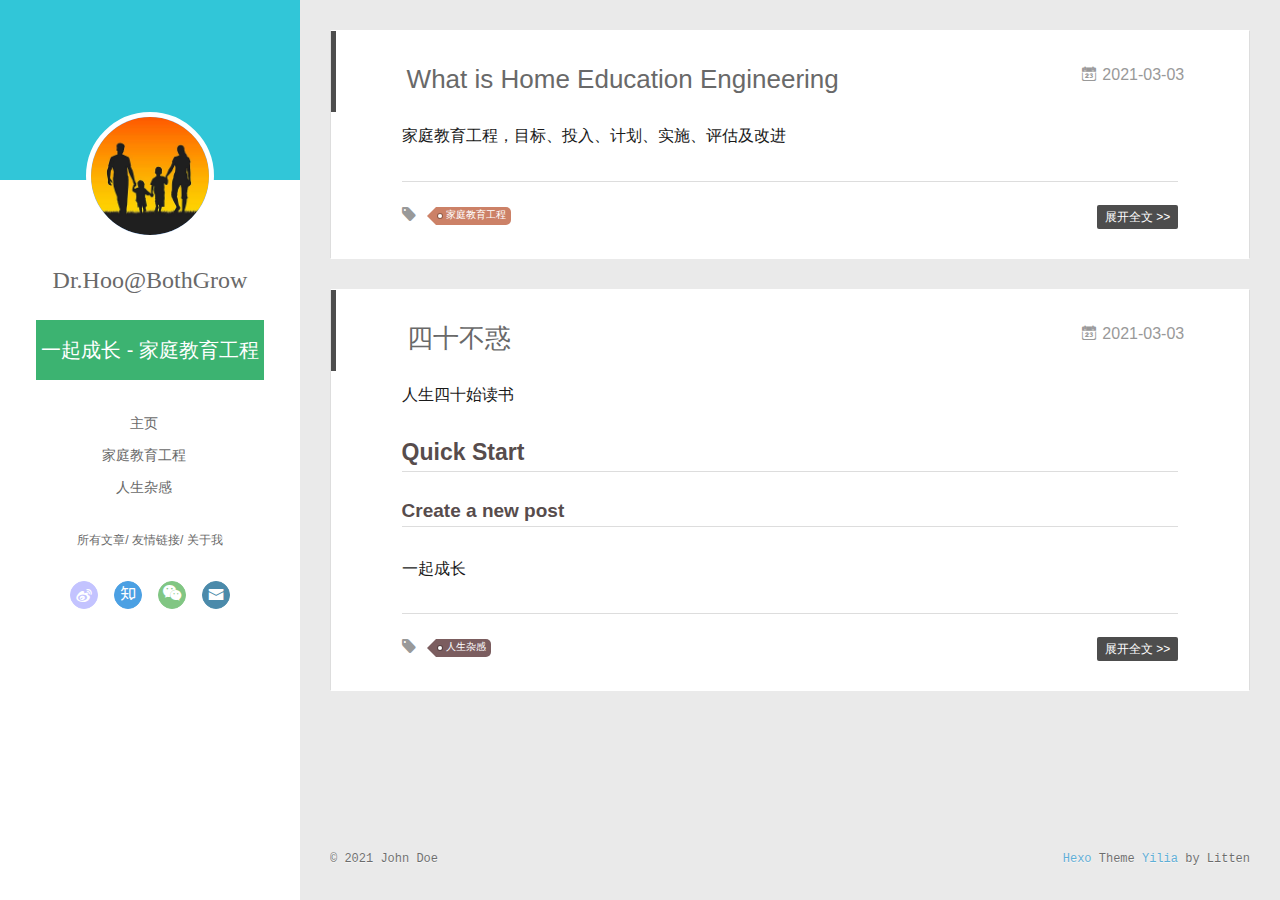
==== index.html @ 0cb1753d "Site updated: 2021-03-10 15:16:24" ====
<!DOCTYPE html>
<html>
<head>
  <meta charset="utf-8">
  
  <meta name="renderer" content="webkit">
  <meta http-equiv="X-UA-Compatible" content="IE=edge" >
  <link rel="dns-prefetch" href="https://bothgrow.github.io">
  <title>Hexo</title>
  <meta name="viewport" content="width=device-width, initial-scale=1, maximum-scale=1">
  <meta property="og:type" content="website">
<meta property="og:title" content="Hexo">
<meta property="og:url" content="https://bothgrow.github.io/index.html">
<meta property="og:site_name" content="Hexo">
<meta property="og:locale" content="en_US">
<meta property="article:author" content="John Doe">
<meta name="twitter:card" content="summary">
  
    <link rel="alternative" href="/atom.xml" title="Hexo" type="application/atom+xml">
  
  
    <link rel="icon" href="img/atvar.jpg">
  
  <link rel="stylesheet" type="text/css" href="/./main.0cf68a.css">
  <style type="text/css">
  
    #container.show {
      background: linear-gradient(200deg,#a0cfe4,#e8c37e);
    }
  </style>
  

  

<meta name="generator" content="Hexo 5.4.0"></head>

<body>
  <div id="container" q-class="show:isCtnShow">
    <canvas id="anm-canvas" class="anm-canvas"></canvas>
    <div class="left-col" q-class="show:isShow">
      
<div class="overlay" style="background: #31c6d8"></div>
<div class="intrude-less">
	<header id="header" class="inner">
		<a href="/" class="profilepic">
			<img src="/img/atvar.jpg" class="js-avatar">
		</a>
		<hgroup>
		  <h1 class="header-author"><a href="/">Dr.Hoo@BothGrow</a></h1>
		</hgroup>
		
		<p class="header-subtitle">一起成长 - 家庭教育工程</p>
		

		<nav class="header-menu">
			<ul>
			
				<li><a href="/">主页</a></li>
	        
				<li><a href="/tags/%E5%AE%B6%E5%BA%AD%E6%95%99%E8%82%B2%E5%B7%A5%E7%A8%8B">家庭教育工程</a></li>
	        
				<li><a href="/tags/%E4%BA%BA%E7%94%9F%E6%9D%82%E6%84%9F">人生杂感</a></li>
	        
			</ul>
		</nav>
		<nav class="header-smart-menu">
    		
    			
    			<a q-on="click: openSlider(e, 'innerArchive')" href="javascript:void(0)">所有文章</a>
    			
            
    			
    			<a q-on="click: openSlider(e, 'friends')" href="javascript:void(0)">友情链接</a>
    			
            
    			
    			<a q-on="click: openSlider(e, 'aboutme')" href="javascript:void(0)">关于我</a>
    			
            
		</nav>
		<nav class="header-nav">
			<div class="social">
				
					<a class="weibo" target="_blank" href="https://weibo.com/u/1783286322" title="weibo"><i class="icon-weibo"></i></a>
		        
					<a class="zhihu" target="_blank" href="https://www.zhihu.com/people/phenger" title="zhihu"><i class="icon-zhihu"></i></a>
		        
					<a class="weixin" target="_blank" href="https://mp.weixin.qq.com/s/vK-zqtkpBbaIZtCGmtuB5Q" title="weixin"><i class="icon-weixin"></i></a>
		        
					<a class="mail" target="_blank" href="mailto:BGClub@qq.com" title="mail"><i class="icon-mail"></i></a>
		        
			</div>
		</nav>
	</header>		
</div>

    </div>
    <div class="mid-col" q-class="show:isShow,hide:isShow|isFalse">
      
<nav id="mobile-nav">
  	<div class="overlay js-overlay" style="background: #31c6d8"></div>
	<div class="btnctn js-mobile-btnctn">
  		<div class="slider-trigger list" q-on="click: openSlider(e)"><i class="icon icon-sort"></i></div>
	</div>
	<div class="intrude-less">
		<header id="header" class="inner">
			<div class="profilepic">
				<img src="img/atvar.jpg" class="js-avatar">
			</div>
			<hgroup>
			  <h1 class="header-author js-header-author">Dr.Hoo@BothGrow</h1>
			</hgroup>
			
			<p class="header-subtitle"><i class="icon icon-quo-left"></i>一起成长 - 家庭教育工程<i class="icon icon-quo-right"></i></p>
			
			
			
				
			
				
			
				
			
			
			
			<nav class="header-nav">
				<div class="social">
					
						<a class="weibo" target="_blank" href="https://weibo.com/u/1783286322" title="weibo"><i class="icon-weibo"></i></a>
			        
						<a class="zhihu" target="_blank" href="https://www.zhihu.com/people/phenger" title="zhihu"><i class="icon-zhihu"></i></a>
			        
						<a class="weixin" target="_blank" href="https://mp.weixin.qq.com/s/vK-zqtkpBbaIZtCGmtuB5Q" title="weixin"><i class="icon-weixin"></i></a>
			        
						<a class="mail" target="_blank" href="mailto:BGClub@qq.com" title="mail"><i class="icon-mail"></i></a>
			        
				</div>
			</nav>

			<nav class="header-menu js-header-menu">
				<ul style="width: 70%">
				
				
					<li style="width: 33.333333333333336%"><a href="/">主页</a></li>
		        
					<li style="width: 33.333333333333336%"><a href="/tags/%E5%AE%B6%E5%BA%AD%E6%95%99%E8%82%B2%E5%B7%A5%E7%A8%8B">家庭教育工程</a></li>
		        
					<li style="width: 33.333333333333336%"><a href="/tags/%E4%BA%BA%E7%94%9F%E6%9D%82%E6%84%9F">人生杂感</a></li>
		        
				</ul>
			</nav>
		</header>				
	</div>
	<div class="mobile-mask" style="display:none" q-show="isShow"></div>
</nav>

      <div id="wrapper" class="body-wrap">
        <div class="menu-l">
          <div class="canvas-wrap">
            <canvas data-colors="#eaeaea" data-sectionHeight="100" data-contentId="js-content" id="myCanvas1" class="anm-canvas"></canvas>
          </div>
          <div id="js-content" class="content-ll">
            
  
    <article id="post-newpost" class="article article-type-post  article-index" itemscope itemprop="blogPost">
  <div class="article-inner">
    
      <header class="article-header">
        
  
    <h1 itemprop="name">
      <a class="article-title" href="/2021/03/03/newpost/">What is Home Education Engineering</a>
    </h1>
  

        
        <a href="/2021/03/03/newpost/" class="archive-article-date">
  	<time datetime="2021-03-03T12:24:31.000Z" itemprop="datePublished"><i class="icon-calendar icon"></i>2021-03-03</time>
</a>
        
      </header>
    
    <div class="article-entry" itemprop="articleBody">
      
        <p>家庭教育工程，目标、投入、计划、实施、评估及改进</p>

      

      
    </div>
    <div class="article-info article-info-index">
      
      
	<div class="article-tag tagcloud">
		<i class="icon-price-tags icon"></i>
		<ul class="article-tag-list">
			 
        		<li class="article-tag-list-item">
        			<a href="javascript:void(0)" class="js-tag article-tag-list-link color2">家庭教育工程</a>
        		</li>
      		
		</ul>
	</div>

      

      
        <p class="article-more-link">
          <a class="article-more-a" href="/2021/03/03/newpost/">展开全文 >></a>
        </p>
      

      
      <div class="clearfix"></div>
    </div>
  </div>
</article>

<aside class="wrap-side-operation">
    <div class="mod-side-operation">
        
        <div class="jump-container" id="js-jump-container" style="display:none;">
            <a href="javascript:void(0)" class="mod-side-operation__jump-to-top">
                <i class="icon-font icon-back"></i>
            </a>
            <div id="js-jump-plan-container" class="jump-plan-container" style="top: -11px;">
                <i class="icon-font icon-plane jump-plane"></i>
            </div>
        </div>
        
        
    </div>
</aside>




  
    <article id="post-hello-world" class="article article-type-post  article-index" itemscope itemprop="blogPost">
  <div class="article-inner">
    
      <header class="article-header">
        
  
    <h1 itemprop="name">
      <a class="article-title" href="/2021/03/03/hello-world/">四十不惑</a>
    </h1>
  

        
        <a href="/2021/03/03/hello-world/" class="archive-article-date">
  	<time datetime="2021-03-03T07:21:17.049Z" itemprop="datePublished"><i class="icon-calendar icon"></i>2021-03-03</time>
</a>
        
      </header>
    
    <div class="article-entry" itemprop="articleBody">
      
        <p>人生四十始读书</p>
<h2 id="Quick-Start"><a href="#Quick-Start" class="headerlink" title="Quick Start"></a>Quick Start</h2><h3 id="Create-a-new-post"><a href="#Create-a-new-post" class="headerlink" title="Create a new post"></a>Create a new post</h3><p>一起成长</p>

      

      
    </div>
    <div class="article-info article-info-index">
      
      
	<div class="article-tag tagcloud">
		<i class="icon-price-tags icon"></i>
		<ul class="article-tag-list">
			 
        		<li class="article-tag-list-item">
        			<a href="javascript:void(0)" class="js-tag article-tag-list-link color5">人生杂感</a>
        		</li>
      		
		</ul>
	</div>

      

      
        <p class="article-more-link">
          <a class="article-more-a" href="/2021/03/03/hello-world/">展开全文 >></a>
        </p>
      

      
      <div class="clearfix"></div>
    </div>
  </div>
</article>

<aside class="wrap-side-operation">
    <div class="mod-side-operation">
        
        <div class="jump-container" id="js-jump-container" style="display:none;">
            <a href="javascript:void(0)" class="mod-side-operation__jump-to-top">
                <i class="icon-font icon-back"></i>
            </a>
            <div id="js-jump-plan-container" class="jump-plan-container" style="top: -11px;">
                <i class="icon-font icon-plane jump-plane"></i>
            </div>
        </div>
        
        
    </div>
</aside>




  
  


          </div>
        </div>
      </div>
      <footer id="footer">
  <div class="outer">
    <div id="footer-info">
    	<div class="footer-left">
    		&copy; 2021 John Doe
    	</div>
      	<div class="footer-right">
      		<a href="http://hexo.io/" target="_blank">Hexo</a>  Theme <a href="https://github.com/litten/hexo-theme-yilia" target="_blank">Yilia</a> by Litten
      	</div>
    </div>
  </div>
</footer>
    </div>
    <script>
	var yiliaConfig = {
		mathjax: false,
		isHome: true,
		isPost: false,
		isArchive: false,
		isTag: false,
		isCategory: false,
		open_in_new: false,
		toc_hide_index: true,
		root: "/",
		innerArchive: true,
		showTags: false
	}
</script>

<script>!function(t){function n(e){if(r[e])return r[e].exports;var i=r[e]={exports:{},id:e,loaded:!1};return t[e].call(i.exports,i,i.exports,n),i.loaded=!0,i.exports}var r={};n.m=t,n.c=r,n.p="./",n(0)}([function(t,n,r){r(195),t.exports=r(191)},function(t,n,r){var e=r(3),i=r(52),o=r(27),u=r(28),c=r(53),f="prototype",a=function(t,n,r){var s,l,h,v,p=t&a.F,d=t&a.G,y=t&a.S,g=t&a.P,b=t&a.B,m=d?e:y?e[n]||(e[n]={}):(e[n]||{})[f],x=d?i:i[n]||(i[n]={}),w=x[f]||(x[f]={});d&&(r=n);for(s in r)l=!p&&m&&void 0!==m[s],h=(l?m:r)[s],v=b&&l?c(h,e):g&&"function"==typeof h?c(Function.call,h):h,m&&u(m,s,h,t&a.U),x[s]!=h&&o(x,s,v),g&&w[s]!=h&&(w[s]=h)};e.core=i,a.F=1,a.G=2,a.S=4,a.P=8,a.B=16,a.W=32,a.U=64,a.R=128,t.exports=a},function(t,n,r){var e=r(6);t.exports=function(t){if(!e(t))throw TypeError(t+" is not an object!");return t}},function(t,n){var r=t.exports="undefined"!=typeof window&&window.Math==Math?window:"undefined"!=typeof self&&self.Math==Math?self:Function("return this")();"number"==typeof __g&&(__g=r)},function(t,n){t.exports=function(t){try{return!!t()}catch(t){return!0}}},function(t,n){var r=t.exports="undefined"!=typeof window&&window.Math==Math?window:"undefined"!=typeof self&&self.Math==Math?self:Function("return this")();"number"==typeof __g&&(__g=r)},function(t,n){t.exports=function(t){return"object"==typeof t?null!==t:"function"==typeof t}},function(t,n,r){var e=r(126)("wks"),i=r(76),o=r(3).Symbol,u="function"==typeof o;(t.exports=function(t){return e[t]||(e[t]=u&&o[t]||(u?o:i)("Symbol."+t))}).store=e},function(t,n){var r={}.hasOwnProperty;t.exports=function(t,n){return r.call(t,n)}},function(t,n,r){var e=r(94),i=r(33);t.exports=function(t){return e(i(t))}},function(t,n,r){t.exports=!r(4)(function(){return 7!=Object.defineProperty({},"a",{get:function(){return 7}}).a})},function(t,n,r){var e=r(2),i=r(167),o=r(50),u=Object.defineProperty;n.f=r(10)?Object.defineProperty:function(t,n,r){if(e(t),n=o(n,!0),e(r),i)try{return u(t,n,r)}catch(t){}if("get"in r||"set"in r)throw TypeError("Accessors not supported!");return"value"in r&&(t[n]=r.value),t}},function(t,n,r){t.exports=!r(18)(function(){return 7!=Object.defineProperty({},"a",{get:function(){return 7}}).a})},function(t,n,r){var e=r(14),i=r(22);t.exports=r(12)?function(t,n,r){return e.f(t,n,i(1,r))}:function(t,n,r){return t[n]=r,t}},function(t,n,r){var e=r(20),i=r(58),o=r(42),u=Object.defineProperty;n.f=r(12)?Object.defineProperty:function(t,n,r){if(e(t),n=o(n,!0),e(r),i)try{return u(t,n,r)}catch(t){}if("get"in r||"set"in r)throw TypeError("Accessors not supported!");return"value"in r&&(t[n]=r.value),t}},function(t,n,r){var e=r(40)("wks"),i=r(23),o=r(5).Symbol,u="function"==typeof o;(t.exports=function(t){return e[t]||(e[t]=u&&o[t]||(u?o:i)("Symbol."+t))}).store=e},function(t,n,r){var e=r(67),i=Math.min;t.exports=function(t){return t>0?i(e(t),9007199254740991):0}},function(t,n,r){var e=r(46);t.exports=function(t){return Object(e(t))}},function(t,n){t.exports=function(t){try{return!!t()}catch(t){return!0}}},function(t,n,r){var e=r(63),i=r(34);t.exports=Object.keys||function(t){return e(t,i)}},function(t,n,r){var e=r(21);t.exports=function(t){if(!e(t))throw TypeError(t+" is not an object!");return t}},function(t,n){t.exports=function(t){return"object"==typeof t?null!==t:"function"==typeof t}},function(t,n){t.exports=function(t,n){return{enumerable:!(1&t),configurable:!(2&t),writable:!(4&t),value:n}}},function(t,n){var r=0,e=Math.random();t.exports=function(t){return"Symbol(".concat(void 0===t?"":t,")_",(++r+e).toString(36))}},function(t,n){var r={}.hasOwnProperty;t.exports=function(t,n){return r.call(t,n)}},function(t,n){var r=t.exports={version:"2.4.0"};"number"==typeof __e&&(__e=r)},function(t,n){t.exports=function(t){if("function"!=typeof t)throw TypeError(t+" is not a function!");return t}},function(t,n,r){var e=r(11),i=r(66);t.exports=r(10)?function(t,n,r){return e.f(t,n,i(1,r))}:function(t,n,r){return t[n]=r,t}},function(t,n,r){var e=r(3),i=r(27),o=r(24),u=r(76)("src"),c="toString",f=Function[c],a=(""+f).split(c);r(52).inspectSource=function(t){return f.call(t)},(t.exports=function(t,n,r,c){var f="function"==typeof r;f&&(o(r,"name")||i(r,"name",n)),t[n]!==r&&(f&&(o(r,u)||i(r,u,t[n]?""+t[n]:a.join(String(n)))),t===e?t[n]=r:c?t[n]?t[n]=r:i(t,n,r):(delete t[n],i(t,n,r)))})(Function.prototype,c,function(){return"function"==typeof this&&this[u]||f.call(this)})},function(t,n,r){var e=r(1),i=r(4),o=r(46),u=function(t,n,r,e){var i=String(o(t)),u="<"+n;return""!==r&&(u+=" "+r+'="'+String(e).replace(/"/g,"&quot;")+'"'),u+">"+i+"</"+n+">"};t.exports=function(t,n){var r={};r[t]=n(u),e(e.P+e.F*i(function(){var n=""[t]('"');return n!==n.toLowerCase()||n.split('"').length>3}),"String",r)}},function(t,n,r){var e=r(115),i=r(46);t.exports=function(t){return e(i(t))}},function(t,n,r){var e=r(116),i=r(66),o=r(30),u=r(50),c=r(24),f=r(167),a=Object.getOwnPropertyDescriptor;n.f=r(10)?a:function(t,n){if(t=o(t),n=u(n,!0),f)try{return a(t,n)}catch(t){}if(c(t,n))return i(!e.f.call(t,n),t[n])}},function(t,n,r){var e=r(24),i=r(17),o=r(145)("IE_PROTO"),u=Object.prototype;t.exports=Object.getPrototypeOf||function(t){return t=i(t),e(t,o)?t[o]:"function"==typeof t.constructor&&t instanceof t.constructor?t.constructor.prototype:t instanceof Object?u:null}},function(t,n){t.exports=function(t){if(void 0==t)throw TypeError("Can't call method on  "+t);return t}},function(t,n){t.exports="constructor,hasOwnProperty,isPrototypeOf,propertyIsEnumerable,toLocaleString,toString,valueOf".split(",")},function(t,n){t.exports={}},function(t,n){t.exports=!0},function(t,n){n.f={}.propertyIsEnumerable},function(t,n,r){var e=r(14).f,i=r(8),o=r(15)("toStringTag");t.exports=function(t,n,r){t&&!i(t=r?t:t.prototype,o)&&e(t,o,{configurable:!0,value:n})}},function(t,n,r){var e=r(40)("keys"),i=r(23);t.exports=function(t){return e[t]||(e[t]=i(t))}},function(t,n,r){var e=r(5),i="__core-js_shared__",o=e[i]||(e[i]={});t.exports=function(t){return o[t]||(o[t]={})}},function(t,n){var r=Math.ceil,e=Math.floor;t.exports=function(t){return isNaN(t=+t)?0:(t>0?e:r)(t)}},function(t,n,r){var e=r(21);t.exports=function(t,n){if(!e(t))return t;var r,i;if(n&&"function"==typeof(r=t.toString)&&!e(i=r.call(t)))return i;if("function"==typeof(r=t.valueOf)&&!e(i=r.call(t)))return i;if(!n&&"function"==typeof(r=t.toString)&&!e(i=r.call(t)))return i;throw TypeError("Can't convert object to primitive value")}},function(t,n,r){var e=r(5),i=r(25),o=r(36),u=r(44),c=r(14).f;t.exports=function(t){var n=i.Symbol||(i.Symbol=o?{}:e.Symbol||{});"_"==t.charAt(0)||t in n||c(n,t,{value:u.f(t)})}},function(t,n,r){n.f=r(15)},function(t,n){var r={}.toString;t.exports=function(t){return r.call(t).slice(8,-1)}},function(t,n){t.exports=function(t){if(void 0==t)throw TypeError("Can't call method on  "+t);return t}},function(t,n,r){var e=r(4);t.exports=function(t,n){return!!t&&e(function(){n?t.call(null,function(){},1):t.call(null)})}},function(t,n,r){var e=r(53),i=r(115),o=r(17),u=r(16),c=r(203);t.exports=function(t,n){var r=1==t,f=2==t,a=3==t,s=4==t,l=6==t,h=5==t||l,v=n||c;return function(n,c,p){for(var d,y,g=o(n),b=i(g),m=e(c,p,3),x=u(b.length),w=0,S=r?v(n,x):f?v(n,0):void 0;x>w;w++)if((h||w in b)&&(d=b[w],y=m(d,w,g),t))if(r)S[w]=y;else if(y)switch(t){case 3:return!0;case 5:return d;case 6:return w;case 2:S.push(d)}else if(s)return!1;return l?-1:a||s?s:S}}},function(t,n,r){var e=r(1),i=r(52),o=r(4);t.exports=function(t,n){var r=(i.Object||{})[t]||Object[t],u={};u[t]=n(r),e(e.S+e.F*o(function(){r(1)}),"Object",u)}},function(t,n,r){var e=r(6);t.exports=function(t,n){if(!e(t))return t;var r,i;if(n&&"function"==typeof(r=t.toString)&&!e(i=r.call(t)))return i;if("function"==typeof(r=t.valueOf)&&!e(i=r.call(t)))return i;if(!n&&"function"==typeof(r=t.toString)&&!e(i=r.call(t)))return i;throw TypeError("Can't convert object to primitive value")}},function(t,n,r){var e=r(5),i=r(25),o=r(91),u=r(13),c="prototype",f=function(t,n,r){var a,s,l,h=t&f.F,v=t&f.G,p=t&f.S,d=t&f.P,y=t&f.B,g=t&f.W,b=v?i:i[n]||(i[n]={}),m=b[c],x=v?e:p?e[n]:(e[n]||{})[c];v&&(r=n);for(a in r)(s=!h&&x&&void 0!==x[a])&&a in b||(l=s?x[a]:r[a],b[a]=v&&"function"!=typeof x[a]?r[a]:y&&s?o(l,e):g&&x[a]==l?function(t){var n=function(n,r,e){if(this instanceof t){switch(arguments.length){case 0:return new t;case 1:return new t(n);case 2:return new t(n,r)}return new t(n,r,e)}return t.apply(this,arguments)};return n[c]=t[c],n}(l):d&&"function"==typeof l?o(Function.call,l):l,d&&((b.virtual||(b.virtual={}))[a]=l,t&f.R&&m&&!m[a]&&u(m,a,l)))};f.F=1,f.G=2,f.S=4,f.P=8,f.B=16,f.W=32,f.U=64,f.R=128,t.exports=f},function(t,n){var r=t.exports={version:"2.4.0"};"number"==typeof __e&&(__e=r)},function(t,n,r){var e=r(26);t.exports=function(t,n,r){if(e(t),void 0===n)return t;switch(r){case 1:return function(r){return t.call(n,r)};case 2:return function(r,e){return t.call(n,r,e)};case 3:return function(r,e,i){return t.call(n,r,e,i)}}return function(){return t.apply(n,arguments)}}},function(t,n,r){var e=r(183),i=r(1),o=r(126)("metadata"),u=o.store||(o.store=new(r(186))),c=function(t,n,r){var i=u.get(t);if(!i){if(!r)return;u.set(t,i=new e)}var o=i.get(n);if(!o){if(!r)return;i.set(n,o=new e)}return o},f=function(t,n,r){var e=c(n,r,!1);return void 0!==e&&e.has(t)},a=function(t,n,r){var e=c(n,r,!1);return void 0===e?void 0:e.get(t)},s=function(t,n,r,e){c(r,e,!0).set(t,n)},l=function(t,n){var r=c(t,n,!1),e=[];return r&&r.forEach(function(t,n){e.push(n)}),e},h=function(t){return void 0===t||"symbol"==typeof t?t:String(t)},v=function(t){i(i.S,"Reflect",t)};t.exports={store:u,map:c,has:f,get:a,set:s,keys:l,key:h,exp:v}},function(t,n,r){"use strict";if(r(10)){var e=r(69),i=r(3),o=r(4),u=r(1),c=r(127),f=r(152),a=r(53),s=r(68),l=r(66),h=r(27),v=r(73),p=r(67),d=r(16),y=r(75),g=r(50),b=r(24),m=r(180),x=r(114),w=r(6),S=r(17),_=r(137),O=r(70),E=r(32),P=r(71).f,j=r(154),F=r(76),M=r(7),A=r(48),N=r(117),T=r(146),I=r(155),k=r(80),L=r(123),R=r(74),C=r(130),D=r(160),U=r(11),W=r(31),G=U.f,B=W.f,V=i.RangeError,z=i.TypeError,q=i.Uint8Array,K="ArrayBuffer",J="Shared"+K,Y="BYTES_PER_ELEMENT",H="prototype",$=Array[H],X=f.ArrayBuffer,Q=f.DataView,Z=A(0),tt=A(2),nt=A(3),rt=A(4),et=A(5),it=A(6),ot=N(!0),ut=N(!1),ct=I.values,ft=I.keys,at=I.entries,st=$.lastIndexOf,lt=$.reduce,ht=$.reduceRight,vt=$.join,pt=$.sort,dt=$.slice,yt=$.toString,gt=$.toLocaleString,bt=M("iterator"),mt=M("toStringTag"),xt=F("typed_constructor"),wt=F("def_constructor"),St=c.CONSTR,_t=c.TYPED,Ot=c.VIEW,Et="Wrong length!",Pt=A(1,function(t,n){return Tt(T(t,t[wt]),n)}),jt=o(function(){return 1===new q(new Uint16Array([1]).buffer)[0]}),Ft=!!q&&!!q[H].set&&o(function(){new q(1).set({})}),Mt=function(t,n){if(void 0===t)throw z(Et);var r=+t,e=d(t);if(n&&!m(r,e))throw V(Et);return e},At=function(t,n){var r=p(t);if(r<0||r%n)throw V("Wrong offset!");return r},Nt=function(t){if(w(t)&&_t in t)return t;throw z(t+" is not a typed array!")},Tt=function(t,n){if(!(w(t)&&xt in t))throw z("It is not a typed array constructor!");return new t(n)},It=function(t,n){return kt(T(t,t[wt]),n)},kt=function(t,n){for(var r=0,e=n.length,i=Tt(t,e);e>r;)i[r]=n[r++];return i},Lt=function(t,n,r){G(t,n,{get:function(){return this._d[r]}})},Rt=function(t){var n,r,e,i,o,u,c=S(t),f=arguments.length,s=f>1?arguments[1]:void 0,l=void 0!==s,h=j(c);if(void 0!=h&&!_(h)){for(u=h.call(c),e=[],n=0;!(o=u.next()).done;n++)e.push(o.value);c=e}for(l&&f>2&&(s=a(s,arguments[2],2)),n=0,r=d(c.length),i=Tt(this,r);r>n;n++)i[n]=l?s(c[n],n):c[n];return i},Ct=function(){for(var t=0,n=arguments.length,r=Tt(this,n);n>t;)r[t]=arguments[t++];return r},Dt=!!q&&o(function(){gt.call(new q(1))}),Ut=function(){return gt.apply(Dt?dt.call(Nt(this)):Nt(this),arguments)},Wt={copyWithin:function(t,n){return D.call(Nt(this),t,n,arguments.length>2?arguments[2]:void 0)},every:function(t){return rt(Nt(this),t,arguments.length>1?arguments[1]:void 0)},fill:function(t){return C.apply(Nt(this),arguments)},filter:function(t){return It(this,tt(Nt(this),t,arguments.length>1?arguments[1]:void 0))},find:function(t){return et(Nt(this),t,arguments.length>1?arguments[1]:void 0)},findIndex:function(t){return it(Nt(this),t,arguments.length>1?arguments[1]:void 0)},forEach:function(t){Z(Nt(this),t,arguments.length>1?arguments[1]:void 0)},indexOf:function(t){return ut(Nt(this),t,arguments.length>1?arguments[1]:void 0)},includes:function(t){return ot(Nt(this),t,arguments.length>1?arguments[1]:void 0)},join:function(t){return vt.apply(Nt(this),arguments)},lastIndexOf:function(t){return st.apply(Nt(this),arguments)},map:function(t){return Pt(Nt(this),t,arguments.length>1?arguments[1]:void 0)},reduce:function(t){return lt.apply(Nt(this),arguments)},reduceRight:function(t){return ht.apply(Nt(this),arguments)},reverse:function(){for(var t,n=this,r=Nt(n).length,e=Math.floor(r/2),i=0;i<e;)t=n[i],n[i++]=n[--r],n[r]=t;return n},some:function(t){return nt(Nt(this),t,arguments.length>1?arguments[1]:void 0)},sort:function(t){return pt.call(Nt(this),t)},subarray:function(t,n){var r=Nt(this),e=r.length,i=y(t,e);return new(T(r,r[wt]))(r.buffer,r.byteOffset+i*r.BYTES_PER_ELEMENT,d((void 0===n?e:y(n,e))-i))}},Gt=function(t,n){return It(this,dt.call(Nt(this),t,n))},Bt=function(t){Nt(this);var n=At(arguments[1],1),r=this.length,e=S(t),i=d(e.length),o=0;if(i+n>r)throw V(Et);for(;o<i;)this[n+o]=e[o++]},Vt={entries:function(){return at.call(Nt(this))},keys:function(){return ft.call(Nt(this))},values:function(){return ct.call(Nt(this))}},zt=function(t,n){return w(t)&&t[_t]&&"symbol"!=typeof n&&n in t&&String(+n)==String(n)},qt=function(t,n){return zt(t,n=g(n,!0))?l(2,t[n]):B(t,n)},Kt=function(t,n,r){return!(zt(t,n=g(n,!0))&&w(r)&&b(r,"value"))||b(r,"get")||b(r,"set")||r.configurable||b(r,"writable")&&!r.writable||b(r,"enumerable")&&!r.enumerable?G(t,n,r):(t[n]=r.value,t)};St||(W.f=qt,U.f=Kt),u(u.S+u.F*!St,"Object",{getOwnPropertyDescriptor:qt,defineProperty:Kt}),o(function(){yt.call({})})&&(yt=gt=function(){return vt.call(this)});var Jt=v({},Wt);v(Jt,Vt),h(Jt,bt,Vt.values),v(Jt,{slice:Gt,set:Bt,constructor:function(){},toString:yt,toLocaleString:Ut}),Lt(Jt,"buffer","b"),Lt(Jt,"byteOffset","o"),Lt(Jt,"byteLength","l"),Lt(Jt,"length","e"),G(Jt,mt,{get:function(){return this[_t]}}),t.exports=function(t,n,r,f){f=!!f;var a=t+(f?"Clamped":"")+"Array",l="Uint8Array"!=a,v="get"+t,p="set"+t,y=i[a],g=y||{},b=y&&E(y),m=!y||!c.ABV,S={},_=y&&y[H],j=function(t,r){var e=t._d;return e.v[v](r*n+e.o,jt)},F=function(t,r,e){var i=t._d;f&&(e=(e=Math.round(e))<0?0:e>255?255:255&e),i.v[p](r*n+i.o,e,jt)},M=function(t,n){G(t,n,{get:function(){return j(this,n)},set:function(t){return F(this,n,t)},enumerable:!0})};m?(y=r(function(t,r,e,i){s(t,y,a,"_d");var o,u,c,f,l=0,v=0;if(w(r)){if(!(r instanceof X||(f=x(r))==K||f==J))return _t in r?kt(y,r):Rt.call(y,r);o=r,v=At(e,n);var p=r.byteLength;if(void 0===i){if(p%n)throw V(Et);if((u=p-v)<0)throw V(Et)}else if((u=d(i)*n)+v>p)throw V(Et);c=u/n}else c=Mt(r,!0),u=c*n,o=new X(u);for(h(t,"_d",{b:o,o:v,l:u,e:c,v:new Q(o)});l<c;)M(t,l++)}),_=y[H]=O(Jt),h(_,"constructor",y)):L(function(t){new y(null),new y(t)},!0)||(y=r(function(t,r,e,i){s(t,y,a);var o;return w(r)?r instanceof X||(o=x(r))==K||o==J?void 0!==i?new g(r,At(e,n),i):void 0!==e?new g(r,At(e,n)):new g(r):_t in r?kt(y,r):Rt.call(y,r):new g(Mt(r,l))}),Z(b!==Function.prototype?P(g).concat(P(b)):P(g),function(t){t in y||h(y,t,g[t])}),y[H]=_,e||(_.constructor=y));var A=_[bt],N=!!A&&("values"==A.name||void 0==A.name),T=Vt.values;h(y,xt,!0),h(_,_t,a),h(_,Ot,!0),h(_,wt,y),(f?new y(1)[mt]==a:mt in _)||G(_,mt,{get:function(){return a}}),S[a]=y,u(u.G+u.W+u.F*(y!=g),S),u(u.S,a,{BYTES_PER_ELEMENT:n,from:Rt,of:Ct}),Y in _||h(_,Y,n),u(u.P,a,Wt),R(a),u(u.P+u.F*Ft,a,{set:Bt}),u(u.P+u.F*!N,a,Vt),u(u.P+u.F*(_.toString!=yt),a,{toString:yt}),u(u.P+u.F*o(function(){new y(1).slice()}),a,{slice:Gt}),u(u.P+u.F*(o(function(){return[1,2].toLocaleString()!=new y([1,2]).toLocaleString()})||!o(function(){_.toLocaleString.call([1,2])})),a,{toLocaleString:Ut}),k[a]=N?A:T,e||N||h(_,bt,T)}}else t.exports=function(){}},function(t,n){var r={}.toString;t.exports=function(t){return r.call(t).slice(8,-1)}},function(t,n,r){var e=r(21),i=r(5).document,o=e(i)&&e(i.createElement);t.exports=function(t){return o?i.createElement(t):{}}},function(t,n,r){t.exports=!r(12)&&!r(18)(function(){return 7!=Object.defineProperty(r(57)("div"),"a",{get:function(){return 7}}).a})},function(t,n,r){"use strict";var e=r(36),i=r(51),o=r(64),u=r(13),c=r(8),f=r(35),a=r(96),s=r(38),l=r(103),h=r(15)("iterator"),v=!([].keys&&"next"in[].keys()),p="keys",d="values",y=function(){return this};t.exports=function(t,n,r,g,b,m,x){a(r,n,g);var w,S,_,O=function(t){if(!v&&t in F)return F[t];switch(t){case p:case d:return function(){return new r(this,t)}}return function(){return new r(this,t)}},E=n+" Iterator",P=b==d,j=!1,F=t.prototype,M=F[h]||F["@@iterator"]||b&&F[b],A=M||O(b),N=b?P?O("entries"):A:void 0,T="Array"==n?F.entries||M:M;if(T&&(_=l(T.call(new t)))!==Object.prototype&&(s(_,E,!0),e||c(_,h)||u(_,h,y)),P&&M&&M.name!==d&&(j=!0,A=function(){return M.call(this)}),e&&!x||!v&&!j&&F[h]||u(F,h,A),f[n]=A,f[E]=y,b)if(w={values:P?A:O(d),keys:m?A:O(p),entries:N},x)for(S in w)S in F||o(F,S,w[S]);else i(i.P+i.F*(v||j),n,w);return w}},function(t,n,r){var e=r(20),i=r(100),o=r(34),u=r(39)("IE_PROTO"),c=function(){},f="prototype",a=function(){var t,n=r(57)("iframe"),e=o.length;for(n.style.display="none",r(93).appendChild(n),n.src="javascript:",t=n.contentWindow.document,t.open(),t.write("<script>document.F=Object<\/script>"),t.close(),a=t.F;e--;)delete a[f][o[e]];return a()};t.exports=Object.create||function(t,n){var r;return null!==t?(c[f]=e(t),r=new c,c[f]=null,r[u]=t):r=a(),void 0===n?r:i(r,n)}},function(t,n,r){var e=r(63),i=r(34).concat("length","prototype");n.f=Object.getOwnPropertyNames||function(t){return e(t,i)}},function(t,n){n.f=Object.getOwnPropertySymbols},function(t,n,r){var e=r(8),i=r(9),o=r(90)(!1),u=r(39)("IE_PROTO");t.exports=function(t,n){var r,c=i(t),f=0,a=[];for(r in c)r!=u&&e(c,r)&&a.push(r);for(;n.length>f;)e(c,r=n[f++])&&(~o(a,r)||a.push(r));return a}},function(t,n,r){t.exports=r(13)},function(t,n,r){var e=r(76)("meta"),i=r(6),o=r(24),u=r(11).f,c=0,f=Object.isExtensible||function(){return!0},a=!r(4)(function(){return f(Object.preventExtensions({}))}),s=function(t){u(t,e,{value:{i:"O"+ ++c,w:{}}})},l=function(t,n){if(!i(t))return"symbol"==typeof t?t:("string"==typeof t?"S":"P")+t;if(!o(t,e)){if(!f(t))return"F";if(!n)return"E";s(t)}return t[e].i},h=function(t,n){if(!o(t,e)){if(!f(t))return!0;if(!n)return!1;s(t)}return t[e].w},v=function(t){return a&&p.NEED&&f(t)&&!o(t,e)&&s(t),t},p=t.exports={KEY:e,NEED:!1,fastKey:l,getWeak:h,onFreeze:v}},function(t,n){t.exports=function(t,n){return{enumerable:!(1&t),configurable:!(2&t),writable:!(4&t),value:n}}},function(t,n){var r=Math.ceil,e=Math.floor;t.exports=function(t){return isNaN(t=+t)?0:(t>0?e:r)(t)}},function(t,n){t.exports=function(t,n,r,e){if(!(t instanceof n)||void 0!==e&&e in t)throw TypeError(r+": incorrect invocation!");return t}},function(t,n){t.exports=!1},function(t,n,r){var e=r(2),i=r(173),o=r(133),u=r(145)("IE_PROTO"),c=function(){},f="prototype",a=function(){var t,n=r(132)("iframe"),e=o.length;for(n.style.display="none",r(135).appendChild(n),n.src="javascript:",t=n.contentWindow.document,t.open(),t.write("<script>document.F=Object<\/script>"),t.close(),a=t.F;e--;)delete a[f][o[e]];return a()};t.exports=Object.create||function(t,n){var r;return null!==t?(c[f]=e(t),r=new c,c[f]=null,r[u]=t):r=a(),void 0===n?r:i(r,n)}},function(t,n,r){var e=r(175),i=r(133).concat("length","prototype");n.f=Object.getOwnPropertyNames||function(t){return e(t,i)}},function(t,n,r){var e=r(175),i=r(133);t.exports=Object.keys||function(t){return e(t,i)}},function(t,n,r){var e=r(28);t.exports=function(t,n,r){for(var i in n)e(t,i,n[i],r);return t}},function(t,n,r){"use strict";var e=r(3),i=r(11),o=r(10),u=r(7)("species");t.exports=function(t){var n=e[t];o&&n&&!n[u]&&i.f(n,u,{configurable:!0,get:function(){return this}})}},function(t,n,r){var e=r(67),i=Math.max,o=Math.min;t.exports=function(t,n){return t=e(t),t<0?i(t+n,0):o(t,n)}},function(t,n){var r=0,e=Math.random();t.exports=function(t){return"Symbol(".concat(void 0===t?"":t,")_",(++r+e).toString(36))}},function(t,n,r){var e=r(33);t.exports=function(t){return Object(e(t))}},function(t,n,r){var e=r(7)("unscopables"),i=Array.prototype;void 0==i[e]&&r(27)(i,e,{}),t.exports=function(t){i[e][t]=!0}},function(t,n,r){var e=r(53),i=r(169),o=r(137),u=r(2),c=r(16),f=r(154),a={},s={},n=t.exports=function(t,n,r,l,h){var v,p,d,y,g=h?function(){return t}:f(t),b=e(r,l,n?2:1),m=0;if("function"!=typeof g)throw TypeError(t+" is not iterable!");if(o(g)){for(v=c(t.length);v>m;m++)if((y=n?b(u(p=t[m])[0],p[1]):b(t[m]))===a||y===s)return y}else for(d=g.call(t);!(p=d.next()).done;)if((y=i(d,b,p.value,n))===a||y===s)return y};n.BREAK=a,n.RETURN=s},function(t,n){t.exports={}},function(t,n,r){var e=r(11).f,i=r(24),o=r(7)("toStringTag");t.exports=function(t,n,r){t&&!i(t=r?t:t.prototype,o)&&e(t,o,{configurable:!0,value:n})}},function(t,n,r){var e=r(1),i=r(46),o=r(4),u=r(150),c="["+u+"]",f="​",a=RegExp("^"+c+c+"*"),s=RegExp(c+c+"*$"),l=function(t,n,r){var i={},c=o(function(){return!!u[t]()||f[t]()!=f}),a=i[t]=c?n(h):u[t];r&&(i[r]=a),e(e.P+e.F*c,"String",i)},h=l.trim=function(t,n){return t=String(i(t)),1&n&&(t=t.replace(a,"")),2&n&&(t=t.replace(s,"")),t};t.exports=l},function(t,n,r){t.exports={default:r(86),__esModule:!0}},function(t,n,r){t.exports={default:r(87),__esModule:!0}},function(t,n,r){"use strict";function e(t){return t&&t.__esModule?t:{default:t}}n.__esModule=!0;var i=r(84),o=e(i),u=r(83),c=e(u),f="function"==typeof c.default&&"symbol"==typeof o.default?function(t){return typeof t}:function(t){return t&&"function"==typeof c.default&&t.constructor===c.default&&t!==c.default.prototype?"symbol":typeof t};n.default="function"==typeof c.default&&"symbol"===f(o.default)?function(t){return void 0===t?"undefined":f(t)}:function(t){return t&&"function"==typeof c.default&&t.constructor===c.default&&t!==c.default.prototype?"symbol":void 0===t?"undefined":f(t)}},function(t,n,r){r(110),r(108),r(111),r(112),t.exports=r(25).Symbol},function(t,n,r){r(109),r(113),t.exports=r(44).f("iterator")},function(t,n){t.exports=function(t){if("function"!=typeof t)throw TypeError(t+" is not a function!");return t}},function(t,n){t.exports=function(){}},function(t,n,r){var e=r(9),i=r(106),o=r(105);t.exports=function(t){return function(n,r,u){var c,f=e(n),a=i(f.length),s=o(u,a);if(t&&r!=r){for(;a>s;)if((c=f[s++])!=c)return!0}else for(;a>s;s++)if((t||s in f)&&f[s]===r)return t||s||0;return!t&&-1}}},function(t,n,r){var e=r(88);t.exports=function(t,n,r){if(e(t),void 0===n)return t;switch(r){case 1:return function(r){return t.call(n,r)};case 2:return function(r,e){return t.call(n,r,e)};case 3:return function(r,e,i){return t.call(n,r,e,i)}}return function(){return t.apply(n,arguments)}}},function(t,n,r){var e=r(19),i=r(62),o=r(37);t.exports=function(t){var n=e(t),r=i.f;if(r)for(var u,c=r(t),f=o.f,a=0;c.length>a;)f.call(t,u=c[a++])&&n.push(u);return n}},function(t,n,r){t.exports=r(5).document&&document.documentElement},function(t,n,r){var e=r(56);t.exports=Object("z").propertyIsEnumerable(0)?Object:function(t){return"String"==e(t)?t.split(""):Object(t)}},function(t,n,r){var e=r(56);t.exports=Array.isArray||function(t){return"Array"==e(t)}},function(t,n,r){"use strict";var e=r(60),i=r(22),o=r(38),u={};r(13)(u,r(15)("iterator"),function(){return this}),t.exports=function(t,n,r){t.prototype=e(u,{next:i(1,r)}),o(t,n+" Iterator")}},function(t,n){t.exports=function(t,n){return{value:n,done:!!t}}},function(t,n,r){var e=r(19),i=r(9);t.exports=function(t,n){for(var r,o=i(t),u=e(o),c=u.length,f=0;c>f;)if(o[r=u[f++]]===n)return r}},function(t,n,r){var e=r(23)("meta"),i=r(21),o=r(8),u=r(14).f,c=0,f=Object.isExtensible||function(){return!0},a=!r(18)(function(){return f(Object.preventExtensions({}))}),s=function(t){u(t,e,{value:{i:"O"+ ++c,w:{}}})},l=function(t,n){if(!i(t))return"symbol"==typeof t?t:("string"==typeof t?"S":"P")+t;if(!o(t,e)){if(!f(t))return"F";if(!n)return"E";s(t)}return t[e].i},h=function(t,n){if(!o(t,e)){if(!f(t))return!0;if(!n)return!1;s(t)}return t[e].w},v=function(t){return a&&p.NEED&&f(t)&&!o(t,e)&&s(t),t},p=t.exports={KEY:e,NEED:!1,fastKey:l,getWeak:h,onFreeze:v}},function(t,n,r){var e=r(14),i=r(20),o=r(19);t.exports=r(12)?Object.defineProperties:function(t,n){i(t);for(var r,u=o(n),c=u.length,f=0;c>f;)e.f(t,r=u[f++],n[r]);return t}},function(t,n,r){var e=r(37),i=r(22),o=r(9),u=r(42),c=r(8),f=r(58),a=Object.getOwnPropertyDescriptor;n.f=r(12)?a:function(t,n){if(t=o(t),n=u(n,!0),f)try{return a(t,n)}catch(t){}if(c(t,n))return i(!e.f.call(t,n),t[n])}},function(t,n,r){var e=r(9),i=r(61).f,o={}.toString,u="object"==typeof window&&window&&Object.getOwnPropertyNames?Object.getOwnPropertyNames(window):[],c=function(t){try{return i(t)}catch(t){return u.slice()}};t.exports.f=function(t){return u&&"[object Window]"==o.call(t)?c(t):i(e(t))}},function(t,n,r){var e=r(8),i=r(77),o=r(39)("IE_PROTO"),u=Object.prototype;t.exports=Object.getPrototypeOf||function(t){return t=i(t),e(t,o)?t[o]:"function"==typeof t.constructor&&t instanceof t.constructor?t.constructor.prototype:t instanceof Object?u:null}},function(t,n,r){var e=r(41),i=r(33);t.exports=function(t){return function(n,r){var o,u,c=String(i(n)),f=e(r),a=c.length;return f<0||f>=a?t?"":void 0:(o=c.charCodeAt(f),o<55296||o>56319||f+1===a||(u=c.charCodeAt(f+1))<56320||u>57343?t?c.charAt(f):o:t?c.slice(f,f+2):u-56320+(o-55296<<10)+65536)}}},function(t,n,r){var e=r(41),i=Math.max,o=Math.min;t.exports=function(t,n){return t=e(t),t<0?i(t+n,0):o(t,n)}},function(t,n,r){var e=r(41),i=Math.min;t.exports=function(t){return t>0?i(e(t),9007199254740991):0}},function(t,n,r){"use strict";var e=r(89),i=r(97),o=r(35),u=r(9);t.exports=r(59)(Array,"Array",function(t,n){this._t=u(t),this._i=0,this._k=n},function(){var t=this._t,n=this._k,r=this._i++;return!t||r>=t.length?(this._t=void 0,i(1)):"keys"==n?i(0,r):"values"==n?i(0,t[r]):i(0,[r,t[r]])},"values"),o.Arguments=o.Array,e("keys"),e("values"),e("entries")},function(t,n){},function(t,n,r){"use strict";var e=r(104)(!0);r(59)(String,"String",function(t){this._t=String(t),this._i=0},function(){var t,n=this._t,r=this._i;return r>=n.length?{value:void 0,done:!0}:(t=e(n,r),this._i+=t.length,{value:t,done:!1})})},function(t,n,r){"use strict";var e=r(5),i=r(8),o=r(12),u=r(51),c=r(64),f=r(99).KEY,a=r(18),s=r(40),l=r(38),h=r(23),v=r(15),p=r(44),d=r(43),y=r(98),g=r(92),b=r(95),m=r(20),x=r(9),w=r(42),S=r(22),_=r(60),O=r(102),E=r(101),P=r(14),j=r(19),F=E.f,M=P.f,A=O.f,N=e.Symbol,T=e.JSON,I=T&&T.stringify,k="prototype",L=v("_hidden"),R=v("toPrimitive"),C={}.propertyIsEnumerable,D=s("symbol-registry"),U=s("symbols"),W=s("op-symbols"),G=Object[k],B="function"==typeof N,V=e.QObject,z=!V||!V[k]||!V[k].findChild,q=o&&a(function(){return 7!=_(M({},"a",{get:function(){return M(this,"a",{value:7}).a}})).a})?function(t,n,r){var e=F(G,n);e&&delete G[n],M(t,n,r),e&&t!==G&&M(G,n,e)}:M,K=function(t){var n=U[t]=_(N[k]);return n._k=t,n},J=B&&"symbol"==typeof N.iterator?function(t){return"symbol"==typeof t}:function(t){return t instanceof N},Y=function(t,n,r){return t===G&&Y(W,n,r),m(t),n=w(n,!0),m(r),i(U,n)?(r.enumerable?(i(t,L)&&t[L][n]&&(t[L][n]=!1),r=_(r,{enumerable:S(0,!1)})):(i(t,L)||M(t,L,S(1,{})),t[L][n]=!0),q(t,n,r)):M(t,n,r)},H=function(t,n){m(t);for(var r,e=g(n=x(n)),i=0,o=e.length;o>i;)Y(t,r=e[i++],n[r]);return t},$=function(t,n){return void 0===n?_(t):H(_(t),n)},X=function(t){var n=C.call(this,t=w(t,!0));return!(this===G&&i(U,t)&&!i(W,t))&&(!(n||!i(this,t)||!i(U,t)||i(this,L)&&this[L][t])||n)},Q=function(t,n){if(t=x(t),n=w(n,!0),t!==G||!i(U,n)||i(W,n)){var r=F(t,n);return!r||!i(U,n)||i(t,L)&&t[L][n]||(r.enumerable=!0),r}},Z=function(t){for(var n,r=A(x(t)),e=[],o=0;r.length>o;)i(U,n=r[o++])||n==L||n==f||e.push(n);return e},tt=function(t){for(var n,r=t===G,e=A(r?W:x(t)),o=[],u=0;e.length>u;)!i(U,n=e[u++])||r&&!i(G,n)||o.push(U[n]);return o};B||(N=function(){if(this instanceof N)throw TypeError("Symbol is not a constructor!");var t=h(arguments.length>0?arguments[0]:void 0),n=function(r){this===G&&n.call(W,r),i(this,L)&&i(this[L],t)&&(this[L][t]=!1),q(this,t,S(1,r))};return o&&z&&q(G,t,{configurable:!0,set:n}),K(t)},c(N[k],"toString",function(){return this._k}),E.f=Q,P.f=Y,r(61).f=O.f=Z,r(37).f=X,r(62).f=tt,o&&!r(36)&&c(G,"propertyIsEnumerable",X,!0),p.f=function(t){return K(v(t))}),u(u.G+u.W+u.F*!B,{Symbol:N});for(var nt="hasInstance,isConcatSpreadable,iterator,match,replace,search,species,split,toPrimitive,toStringTag,unscopables".split(","),rt=0;nt.length>rt;)v(nt[rt++]);for(var nt=j(v.store),rt=0;nt.length>rt;)d(nt[rt++]);u(u.S+u.F*!B,"Symbol",{for:function(t){return i(D,t+="")?D[t]:D[t]=N(t)},keyFor:function(t){if(J(t))return y(D,t);throw TypeError(t+" is not a symbol!")},useSetter:function(){z=!0},useSimple:function(){z=!1}}),u(u.S+u.F*!B,"Object",{create:$,defineProperty:Y,defineProperties:H,getOwnPropertyDescriptor:Q,getOwnPropertyNames:Z,getOwnPropertySymbols:tt}),T&&u(u.S+u.F*(!B||a(function(){var t=N();return"[null]"!=I([t])||"{}"!=I({a:t})||"{}"!=I(Object(t))})),"JSON",{stringify:function(t){if(void 0!==t&&!J(t)){for(var n,r,e=[t],i=1;arguments.length>i;)e.push(arguments[i++]);return n=e[1],"function"==typeof n&&(r=n),!r&&b(n)||(n=function(t,n){if(r&&(n=r.call(this,t,n)),!J(n))return n}),e[1]=n,I.apply(T,e)}}}),N[k][R]||r(13)(N[k],R,N[k].valueOf),l(N,"Symbol"),l(Math,"Math",!0),l(e.JSON,"JSON",!0)},function(t,n,r){r(43)("asyncIterator")},function(t,n,r){r(43)("observable")},function(t,n,r){r(107);for(var e=r(5),i=r(13),o=r(35),u=r(15)("toStringTag"),c=["NodeList","DOMTokenList","MediaList","StyleSheetList","CSSRuleList"],f=0;f<5;f++){var a=c[f],s=e[a],l=s&&s.prototype;l&&!l[u]&&i(l,u,a),o[a]=o.Array}},function(t,n,r){var e=r(45),i=r(7)("toStringTag"),o="Arguments"==e(function(){return arguments}()),u=function(t,n){try{return t[n]}catch(t){}};t.exports=function(t){var n,r,c;return void 0===t?"Undefined":null===t?"Null":"string"==typeof(r=u(n=Object(t),i))?r:o?e(n):"Object"==(c=e(n))&&"function"==typeof n.callee?"Arguments":c}},function(t,n,r){var e=r(45);t.exports=Object("z").propertyIsEnumerable(0)?Object:function(t){return"String"==e(t)?t.split(""):Object(t)}},function(t,n){n.f={}.propertyIsEnumerable},function(t,n,r){var e=r(30),i=r(16),o=r(75);t.exports=function(t){return function(n,r,u){var c,f=e(n),a=i(f.length),s=o(u,a);if(t&&r!=r){for(;a>s;)if((c=f[s++])!=c)return!0}else for(;a>s;s++)if((t||s in f)&&f[s]===r)return t||s||0;return!t&&-1}}},function(t,n,r){"use strict";var e=r(3),i=r(1),o=r(28),u=r(73),c=r(65),f=r(79),a=r(68),s=r(6),l=r(4),h=r(123),v=r(81),p=r(136);t.exports=function(t,n,r,d,y,g){var b=e[t],m=b,x=y?"set":"add",w=m&&m.prototype,S={},_=function(t){var n=w[t];o(w,t,"delete"==t?function(t){return!(g&&!s(t))&&n.call(this,0===t?0:t)}:"has"==t?function(t){return!(g&&!s(t))&&n.call(this,0===t?0:t)}:"get"==t?function(t){return g&&!s(t)?void 0:n.call(this,0===t?0:t)}:"add"==t?function(t){return n.call(this,0===t?0:t),this}:function(t,r){return n.call(this,0===t?0:t,r),this})};if("function"==typeof m&&(g||w.forEach&&!l(function(){(new m).entries().next()}))){var O=new m,E=O[x](g?{}:-0,1)!=O,P=l(function(){O.has(1)}),j=h(function(t){new m(t)}),F=!g&&l(function(){for(var t=new m,n=5;n--;)t[x](n,n);return!t.has(-0)});j||(m=n(function(n,r){a(n,m,t);var e=p(new b,n,m);return void 0!=r&&f(r,y,e[x],e),e}),m.prototype=w,w.constructor=m),(P||F)&&(_("delete"),_("has"),y&&_("get")),(F||E)&&_(x),g&&w.clear&&delete w.clear}else m=d.getConstructor(n,t,y,x),u(m.prototype,r),c.NEED=!0;return v(m,t),S[t]=m,i(i.G+i.W+i.F*(m!=b),S),g||d.setStrong(m,t,y),m}},function(t,n,r){"use strict";var e=r(27),i=r(28),o=r(4),u=r(46),c=r(7);t.exports=function(t,n,r){var f=c(t),a=r(u,f,""[t]),s=a[0],l=a[1];o(function(){var n={};return n[f]=function(){return 7},7!=""[t](n)})&&(i(String.prototype,t,s),e(RegExp.prototype,f,2==n?function(t,n){return l.call(t,this,n)}:function(t){return l.call(t,this)}))}
},function(t,n,r){"use strict";var e=r(2);t.exports=function(){var t=e(this),n="";return t.global&&(n+="g"),t.ignoreCase&&(n+="i"),t.multiline&&(n+="m"),t.unicode&&(n+="u"),t.sticky&&(n+="y"),n}},function(t,n){t.exports=function(t,n,r){var e=void 0===r;switch(n.length){case 0:return e?t():t.call(r);case 1:return e?t(n[0]):t.call(r,n[0]);case 2:return e?t(n[0],n[1]):t.call(r,n[0],n[1]);case 3:return e?t(n[0],n[1],n[2]):t.call(r,n[0],n[1],n[2]);case 4:return e?t(n[0],n[1],n[2],n[3]):t.call(r,n[0],n[1],n[2],n[3])}return t.apply(r,n)}},function(t,n,r){var e=r(6),i=r(45),o=r(7)("match");t.exports=function(t){var n;return e(t)&&(void 0!==(n=t[o])?!!n:"RegExp"==i(t))}},function(t,n,r){var e=r(7)("iterator"),i=!1;try{var o=[7][e]();o.return=function(){i=!0},Array.from(o,function(){throw 2})}catch(t){}t.exports=function(t,n){if(!n&&!i)return!1;var r=!1;try{var o=[7],u=o[e]();u.next=function(){return{done:r=!0}},o[e]=function(){return u},t(o)}catch(t){}return r}},function(t,n,r){t.exports=r(69)||!r(4)(function(){var t=Math.random();__defineSetter__.call(null,t,function(){}),delete r(3)[t]})},function(t,n){n.f=Object.getOwnPropertySymbols},function(t,n,r){var e=r(3),i="__core-js_shared__",o=e[i]||(e[i]={});t.exports=function(t){return o[t]||(o[t]={})}},function(t,n,r){for(var e,i=r(3),o=r(27),u=r(76),c=u("typed_array"),f=u("view"),a=!(!i.ArrayBuffer||!i.DataView),s=a,l=0,h="Int8Array,Uint8Array,Uint8ClampedArray,Int16Array,Uint16Array,Int32Array,Uint32Array,Float32Array,Float64Array".split(",");l<9;)(e=i[h[l++]])?(o(e.prototype,c,!0),o(e.prototype,f,!0)):s=!1;t.exports={ABV:a,CONSTR:s,TYPED:c,VIEW:f}},function(t,n){"use strict";var r={versions:function(){var t=window.navigator.userAgent;return{trident:t.indexOf("Trident")>-1,presto:t.indexOf("Presto")>-1,webKit:t.indexOf("AppleWebKit")>-1,gecko:t.indexOf("Gecko")>-1&&-1==t.indexOf("KHTML"),mobile:!!t.match(/AppleWebKit.*Mobile.*/),ios:!!t.match(/\(i[^;]+;( U;)? CPU.+Mac OS X/),android:t.indexOf("Android")>-1||t.indexOf("Linux")>-1,iPhone:t.indexOf("iPhone")>-1||t.indexOf("Mac")>-1,iPad:t.indexOf("iPad")>-1,webApp:-1==t.indexOf("Safari"),weixin:-1==t.indexOf("MicroMessenger")}}()};t.exports=r},function(t,n,r){"use strict";var e=r(85),i=function(t){return t&&t.__esModule?t:{default:t}}(e),o=function(){function t(t,n,e){return n||e?String.fromCharCode(n||e):r[t]||t}function n(t){return e[t]}var r={"&quot;":'"',"&lt;":"<","&gt;":">","&amp;":"&","&nbsp;":" "},e={};for(var u in r)e[r[u]]=u;return r["&apos;"]="'",e["'"]="&#39;",{encode:function(t){return t?(""+t).replace(/['<> "&]/g,n).replace(/\r?\n/g,"<br/>").replace(/\s/g,"&nbsp;"):""},decode:function(n){return n?(""+n).replace(/<br\s*\/?>/gi,"\n").replace(/&quot;|&lt;|&gt;|&amp;|&nbsp;|&apos;|&#(\d+);|&#(\d+)/g,t).replace(/\u00a0/g," "):""},encodeBase16:function(t){if(!t)return t;t+="";for(var n=[],r=0,e=t.length;e>r;r++)n.push(t.charCodeAt(r).toString(16).toUpperCase());return n.join("")},encodeBase16forJSON:function(t){if(!t)return t;t=t.replace(/[\u4E00-\u9FBF]/gi,function(t){return escape(t).replace("%u","\\u")});for(var n=[],r=0,e=t.length;e>r;r++)n.push(t.charCodeAt(r).toString(16).toUpperCase());return n.join("")},decodeBase16:function(t){if(!t)return t;t+="";for(var n=[],r=0,e=t.length;e>r;r+=2)n.push(String.fromCharCode("0x"+t.slice(r,r+2)));return n.join("")},encodeObject:function(t){if(t instanceof Array)for(var n=0,r=t.length;r>n;n++)t[n]=o.encodeObject(t[n]);else if("object"==(void 0===t?"undefined":(0,i.default)(t)))for(var e in t)t[e]=o.encodeObject(t[e]);else if("string"==typeof t)return o.encode(t);return t},loadScript:function(t){var n=document.createElement("script");document.getElementsByTagName("body")[0].appendChild(n),n.setAttribute("src",t)},addLoadEvent:function(t){var n=window.onload;"function"!=typeof window.onload?window.onload=t:window.onload=function(){n(),t()}}}}();t.exports=o},function(t,n,r){"use strict";var e=r(17),i=r(75),o=r(16);t.exports=function(t){for(var n=e(this),r=o(n.length),u=arguments.length,c=i(u>1?arguments[1]:void 0,r),f=u>2?arguments[2]:void 0,a=void 0===f?r:i(f,r);a>c;)n[c++]=t;return n}},function(t,n,r){"use strict";var e=r(11),i=r(66);t.exports=function(t,n,r){n in t?e.f(t,n,i(0,r)):t[n]=r}},function(t,n,r){var e=r(6),i=r(3).document,o=e(i)&&e(i.createElement);t.exports=function(t){return o?i.createElement(t):{}}},function(t,n){t.exports="constructor,hasOwnProperty,isPrototypeOf,propertyIsEnumerable,toLocaleString,toString,valueOf".split(",")},function(t,n,r){var e=r(7)("match");t.exports=function(t){var n=/./;try{"/./"[t](n)}catch(r){try{return n[e]=!1,!"/./"[t](n)}catch(t){}}return!0}},function(t,n,r){t.exports=r(3).document&&document.documentElement},function(t,n,r){var e=r(6),i=r(144).set;t.exports=function(t,n,r){var o,u=n.constructor;return u!==r&&"function"==typeof u&&(o=u.prototype)!==r.prototype&&e(o)&&i&&i(t,o),t}},function(t,n,r){var e=r(80),i=r(7)("iterator"),o=Array.prototype;t.exports=function(t){return void 0!==t&&(e.Array===t||o[i]===t)}},function(t,n,r){var e=r(45);t.exports=Array.isArray||function(t){return"Array"==e(t)}},function(t,n,r){"use strict";var e=r(70),i=r(66),o=r(81),u={};r(27)(u,r(7)("iterator"),function(){return this}),t.exports=function(t,n,r){t.prototype=e(u,{next:i(1,r)}),o(t,n+" Iterator")}},function(t,n,r){"use strict";var e=r(69),i=r(1),o=r(28),u=r(27),c=r(24),f=r(80),a=r(139),s=r(81),l=r(32),h=r(7)("iterator"),v=!([].keys&&"next"in[].keys()),p="keys",d="values",y=function(){return this};t.exports=function(t,n,r,g,b,m,x){a(r,n,g);var w,S,_,O=function(t){if(!v&&t in F)return F[t];switch(t){case p:case d:return function(){return new r(this,t)}}return function(){return new r(this,t)}},E=n+" Iterator",P=b==d,j=!1,F=t.prototype,M=F[h]||F["@@iterator"]||b&&F[b],A=M||O(b),N=b?P?O("entries"):A:void 0,T="Array"==n?F.entries||M:M;if(T&&(_=l(T.call(new t)))!==Object.prototype&&(s(_,E,!0),e||c(_,h)||u(_,h,y)),P&&M&&M.name!==d&&(j=!0,A=function(){return M.call(this)}),e&&!x||!v&&!j&&F[h]||u(F,h,A),f[n]=A,f[E]=y,b)if(w={values:P?A:O(d),keys:m?A:O(p),entries:N},x)for(S in w)S in F||o(F,S,w[S]);else i(i.P+i.F*(v||j),n,w);return w}},function(t,n){var r=Math.expm1;t.exports=!r||r(10)>22025.465794806718||r(10)<22025.465794806718||-2e-17!=r(-2e-17)?function(t){return 0==(t=+t)?t:t>-1e-6&&t<1e-6?t+t*t/2:Math.exp(t)-1}:r},function(t,n){t.exports=Math.sign||function(t){return 0==(t=+t)||t!=t?t:t<0?-1:1}},function(t,n,r){var e=r(3),i=r(151).set,o=e.MutationObserver||e.WebKitMutationObserver,u=e.process,c=e.Promise,f="process"==r(45)(u);t.exports=function(){var t,n,r,a=function(){var e,i;for(f&&(e=u.domain)&&e.exit();t;){i=t.fn,t=t.next;try{i()}catch(e){throw t?r():n=void 0,e}}n=void 0,e&&e.enter()};if(f)r=function(){u.nextTick(a)};else if(o){var s=!0,l=document.createTextNode("");new o(a).observe(l,{characterData:!0}),r=function(){l.data=s=!s}}else if(c&&c.resolve){var h=c.resolve();r=function(){h.then(a)}}else r=function(){i.call(e,a)};return function(e){var i={fn:e,next:void 0};n&&(n.next=i),t||(t=i,r()),n=i}}},function(t,n,r){var e=r(6),i=r(2),o=function(t,n){if(i(t),!e(n)&&null!==n)throw TypeError(n+": can't set as prototype!")};t.exports={set:Object.setPrototypeOf||("__proto__"in{}?function(t,n,e){try{e=r(53)(Function.call,r(31).f(Object.prototype,"__proto__").set,2),e(t,[]),n=!(t instanceof Array)}catch(t){n=!0}return function(t,r){return o(t,r),n?t.__proto__=r:e(t,r),t}}({},!1):void 0),check:o}},function(t,n,r){var e=r(126)("keys"),i=r(76);t.exports=function(t){return e[t]||(e[t]=i(t))}},function(t,n,r){var e=r(2),i=r(26),o=r(7)("species");t.exports=function(t,n){var r,u=e(t).constructor;return void 0===u||void 0==(r=e(u)[o])?n:i(r)}},function(t,n,r){var e=r(67),i=r(46);t.exports=function(t){return function(n,r){var o,u,c=String(i(n)),f=e(r),a=c.length;return f<0||f>=a?t?"":void 0:(o=c.charCodeAt(f),o<55296||o>56319||f+1===a||(u=c.charCodeAt(f+1))<56320||u>57343?t?c.charAt(f):o:t?c.slice(f,f+2):u-56320+(o-55296<<10)+65536)}}},function(t,n,r){var e=r(122),i=r(46);t.exports=function(t,n,r){if(e(n))throw TypeError("String#"+r+" doesn't accept regex!");return String(i(t))}},function(t,n,r){"use strict";var e=r(67),i=r(46);t.exports=function(t){var n=String(i(this)),r="",o=e(t);if(o<0||o==1/0)throw RangeError("Count can't be negative");for(;o>0;(o>>>=1)&&(n+=n))1&o&&(r+=n);return r}},function(t,n){t.exports="\t\n\v\f\r   ᠎             　\u2028\u2029\ufeff"},function(t,n,r){var e,i,o,u=r(53),c=r(121),f=r(135),a=r(132),s=r(3),l=s.process,h=s.setImmediate,v=s.clearImmediate,p=s.MessageChannel,d=0,y={},g="onreadystatechange",b=function(){var t=+this;if(y.hasOwnProperty(t)){var n=y[t];delete y[t],n()}},m=function(t){b.call(t.data)};h&&v||(h=function(t){for(var n=[],r=1;arguments.length>r;)n.push(arguments[r++]);return y[++d]=function(){c("function"==typeof t?t:Function(t),n)},e(d),d},v=function(t){delete y[t]},"process"==r(45)(l)?e=function(t){l.nextTick(u(b,t,1))}:p?(i=new p,o=i.port2,i.port1.onmessage=m,e=u(o.postMessage,o,1)):s.addEventListener&&"function"==typeof postMessage&&!s.importScripts?(e=function(t){s.postMessage(t+"","*")},s.addEventListener("message",m,!1)):e=g in a("script")?function(t){f.appendChild(a("script"))[g]=function(){f.removeChild(this),b.call(t)}}:function(t){setTimeout(u(b,t,1),0)}),t.exports={set:h,clear:v}},function(t,n,r){"use strict";var e=r(3),i=r(10),o=r(69),u=r(127),c=r(27),f=r(73),a=r(4),s=r(68),l=r(67),h=r(16),v=r(71).f,p=r(11).f,d=r(130),y=r(81),g="ArrayBuffer",b="DataView",m="prototype",x="Wrong length!",w="Wrong index!",S=e[g],_=e[b],O=e.Math,E=e.RangeError,P=e.Infinity,j=S,F=O.abs,M=O.pow,A=O.floor,N=O.log,T=O.LN2,I="buffer",k="byteLength",L="byteOffset",R=i?"_b":I,C=i?"_l":k,D=i?"_o":L,U=function(t,n,r){var e,i,o,u=Array(r),c=8*r-n-1,f=(1<<c)-1,a=f>>1,s=23===n?M(2,-24)-M(2,-77):0,l=0,h=t<0||0===t&&1/t<0?1:0;for(t=F(t),t!=t||t===P?(i=t!=t?1:0,e=f):(e=A(N(t)/T),t*(o=M(2,-e))<1&&(e--,o*=2),t+=e+a>=1?s/o:s*M(2,1-a),t*o>=2&&(e++,o/=2),e+a>=f?(i=0,e=f):e+a>=1?(i=(t*o-1)*M(2,n),e+=a):(i=t*M(2,a-1)*M(2,n),e=0));n>=8;u[l++]=255&i,i/=256,n-=8);for(e=e<<n|i,c+=n;c>0;u[l++]=255&e,e/=256,c-=8);return u[--l]|=128*h,u},W=function(t,n,r){var e,i=8*r-n-1,o=(1<<i)-1,u=o>>1,c=i-7,f=r-1,a=t[f--],s=127&a;for(a>>=7;c>0;s=256*s+t[f],f--,c-=8);for(e=s&(1<<-c)-1,s>>=-c,c+=n;c>0;e=256*e+t[f],f--,c-=8);if(0===s)s=1-u;else{if(s===o)return e?NaN:a?-P:P;e+=M(2,n),s-=u}return(a?-1:1)*e*M(2,s-n)},G=function(t){return t[3]<<24|t[2]<<16|t[1]<<8|t[0]},B=function(t){return[255&t]},V=function(t){return[255&t,t>>8&255]},z=function(t){return[255&t,t>>8&255,t>>16&255,t>>24&255]},q=function(t){return U(t,52,8)},K=function(t){return U(t,23,4)},J=function(t,n,r){p(t[m],n,{get:function(){return this[r]}})},Y=function(t,n,r,e){var i=+r,o=l(i);if(i!=o||o<0||o+n>t[C])throw E(w);var u=t[R]._b,c=o+t[D],f=u.slice(c,c+n);return e?f:f.reverse()},H=function(t,n,r,e,i,o){var u=+r,c=l(u);if(u!=c||c<0||c+n>t[C])throw E(w);for(var f=t[R]._b,a=c+t[D],s=e(+i),h=0;h<n;h++)f[a+h]=s[o?h:n-h-1]},$=function(t,n){s(t,S,g);var r=+n,e=h(r);if(r!=e)throw E(x);return e};if(u.ABV){if(!a(function(){new S})||!a(function(){new S(.5)})){S=function(t){return new j($(this,t))};for(var X,Q=S[m]=j[m],Z=v(j),tt=0;Z.length>tt;)(X=Z[tt++])in S||c(S,X,j[X]);o||(Q.constructor=S)}var nt=new _(new S(2)),rt=_[m].setInt8;nt.setInt8(0,2147483648),nt.setInt8(1,2147483649),!nt.getInt8(0)&&nt.getInt8(1)||f(_[m],{setInt8:function(t,n){rt.call(this,t,n<<24>>24)},setUint8:function(t,n){rt.call(this,t,n<<24>>24)}},!0)}else S=function(t){var n=$(this,t);this._b=d.call(Array(n),0),this[C]=n},_=function(t,n,r){s(this,_,b),s(t,S,b);var e=t[C],i=l(n);if(i<0||i>e)throw E("Wrong offset!");if(r=void 0===r?e-i:h(r),i+r>e)throw E(x);this[R]=t,this[D]=i,this[C]=r},i&&(J(S,k,"_l"),J(_,I,"_b"),J(_,k,"_l"),J(_,L,"_o")),f(_[m],{getInt8:function(t){return Y(this,1,t)[0]<<24>>24},getUint8:function(t){return Y(this,1,t)[0]},getInt16:function(t){var n=Y(this,2,t,arguments[1]);return(n[1]<<8|n[0])<<16>>16},getUint16:function(t){var n=Y(this,2,t,arguments[1]);return n[1]<<8|n[0]},getInt32:function(t){return G(Y(this,4,t,arguments[1]))},getUint32:function(t){return G(Y(this,4,t,arguments[1]))>>>0},getFloat32:function(t){return W(Y(this,4,t,arguments[1]),23,4)},getFloat64:function(t){return W(Y(this,8,t,arguments[1]),52,8)},setInt8:function(t,n){H(this,1,t,B,n)},setUint8:function(t,n){H(this,1,t,B,n)},setInt16:function(t,n){H(this,2,t,V,n,arguments[2])},setUint16:function(t,n){H(this,2,t,V,n,arguments[2])},setInt32:function(t,n){H(this,4,t,z,n,arguments[2])},setUint32:function(t,n){H(this,4,t,z,n,arguments[2])},setFloat32:function(t,n){H(this,4,t,K,n,arguments[2])},setFloat64:function(t,n){H(this,8,t,q,n,arguments[2])}});y(S,g),y(_,b),c(_[m],u.VIEW,!0),n[g]=S,n[b]=_},function(t,n,r){var e=r(3),i=r(52),o=r(69),u=r(182),c=r(11).f;t.exports=function(t){var n=i.Symbol||(i.Symbol=o?{}:e.Symbol||{});"_"==t.charAt(0)||t in n||c(n,t,{value:u.f(t)})}},function(t,n,r){var e=r(114),i=r(7)("iterator"),o=r(80);t.exports=r(52).getIteratorMethod=function(t){if(void 0!=t)return t[i]||t["@@iterator"]||o[e(t)]}},function(t,n,r){"use strict";var e=r(78),i=r(170),o=r(80),u=r(30);t.exports=r(140)(Array,"Array",function(t,n){this._t=u(t),this._i=0,this._k=n},function(){var t=this._t,n=this._k,r=this._i++;return!t||r>=t.length?(this._t=void 0,i(1)):"keys"==n?i(0,r):"values"==n?i(0,t[r]):i(0,[r,t[r]])},"values"),o.Arguments=o.Array,e("keys"),e("values"),e("entries")},function(t,n){function r(t,n){t.classList?t.classList.add(n):t.className+=" "+n}t.exports=r},function(t,n){function r(t,n){if(t.classList)t.classList.remove(n);else{var r=new RegExp("(^|\\b)"+n.split(" ").join("|")+"(\\b|$)","gi");t.className=t.className.replace(r," ")}}t.exports=r},function(t,n){function r(){throw new Error("setTimeout has not been defined")}function e(){throw new Error("clearTimeout has not been defined")}function i(t){if(s===setTimeout)return setTimeout(t,0);if((s===r||!s)&&setTimeout)return s=setTimeout,setTimeout(t,0);try{return s(t,0)}catch(n){try{return s.call(null,t,0)}catch(n){return s.call(this,t,0)}}}function o(t){if(l===clearTimeout)return clearTimeout(t);if((l===e||!l)&&clearTimeout)return l=clearTimeout,clearTimeout(t);try{return l(t)}catch(n){try{return l.call(null,t)}catch(n){return l.call(this,t)}}}function u(){d&&v&&(d=!1,v.length?p=v.concat(p):y=-1,p.length&&c())}function c(){if(!d){var t=i(u);d=!0;for(var n=p.length;n;){for(v=p,p=[];++y<n;)v&&v[y].run();y=-1,n=p.length}v=null,d=!1,o(t)}}function f(t,n){this.fun=t,this.array=n}function a(){}var s,l,h=t.exports={};!function(){try{s="function"==typeof setTimeout?setTimeout:r}catch(t){s=r}try{l="function"==typeof clearTimeout?clearTimeout:e}catch(t){l=e}}();var v,p=[],d=!1,y=-1;h.nextTick=function(t){var n=new Array(arguments.length-1);if(arguments.length>1)for(var r=1;r<arguments.length;r++)n[r-1]=arguments[r];p.push(new f(t,n)),1!==p.length||d||i(c)},f.prototype.run=function(){this.fun.apply(null,this.array)},h.title="browser",h.browser=!0,h.env={},h.argv=[],h.version="",h.versions={},h.on=a,h.addListener=a,h.once=a,h.off=a,h.removeListener=a,h.removeAllListeners=a,h.emit=a,h.prependListener=a,h.prependOnceListener=a,h.listeners=function(t){return[]},h.binding=function(t){throw new Error("process.binding is not supported")},h.cwd=function(){return"/"},h.chdir=function(t){throw new Error("process.chdir is not supported")},h.umask=function(){return 0}},function(t,n,r){var e=r(45);t.exports=function(t,n){if("number"!=typeof t&&"Number"!=e(t))throw TypeError(n);return+t}},function(t,n,r){"use strict";var e=r(17),i=r(75),o=r(16);t.exports=[].copyWithin||function(t,n){var r=e(this),u=o(r.length),c=i(t,u),f=i(n,u),a=arguments.length>2?arguments[2]:void 0,s=Math.min((void 0===a?u:i(a,u))-f,u-c),l=1;for(f<c&&c<f+s&&(l=-1,f+=s-1,c+=s-1);s-- >0;)f in r?r[c]=r[f]:delete r[c],c+=l,f+=l;return r}},function(t,n,r){var e=r(79);t.exports=function(t,n){var r=[];return e(t,!1,r.push,r,n),r}},function(t,n,r){var e=r(26),i=r(17),o=r(115),u=r(16);t.exports=function(t,n,r,c,f){e(n);var a=i(t),s=o(a),l=u(a.length),h=f?l-1:0,v=f?-1:1;if(r<2)for(;;){if(h in s){c=s[h],h+=v;break}if(h+=v,f?h<0:l<=h)throw TypeError("Reduce of empty array with no initial value")}for(;f?h>=0:l>h;h+=v)h in s&&(c=n(c,s[h],h,a));return c}},function(t,n,r){"use strict";var e=r(26),i=r(6),o=r(121),u=[].slice,c={},f=function(t,n,r){if(!(n in c)){for(var e=[],i=0;i<n;i++)e[i]="a["+i+"]";c[n]=Function("F,a","return new F("+e.join(",")+")")}return c[n](t,r)};t.exports=Function.bind||function(t){var n=e(this),r=u.call(arguments,1),c=function(){var e=r.concat(u.call(arguments));return this instanceof c?f(n,e.length,e):o(n,e,t)};return i(n.prototype)&&(c.prototype=n.prototype),c}},function(t,n,r){"use strict";var e=r(11).f,i=r(70),o=r(73),u=r(53),c=r(68),f=r(46),a=r(79),s=r(140),l=r(170),h=r(74),v=r(10),p=r(65).fastKey,d=v?"_s":"size",y=function(t,n){var r,e=p(n);if("F"!==e)return t._i[e];for(r=t._f;r;r=r.n)if(r.k==n)return r};t.exports={getConstructor:function(t,n,r,s){var l=t(function(t,e){c(t,l,n,"_i"),t._i=i(null),t._f=void 0,t._l=void 0,t[d]=0,void 0!=e&&a(e,r,t[s],t)});return o(l.prototype,{clear:function(){for(var t=this,n=t._i,r=t._f;r;r=r.n)r.r=!0,r.p&&(r.p=r.p.n=void 0),delete n[r.i];t._f=t._l=void 0,t[d]=0},delete:function(t){var n=this,r=y(n,t);if(r){var e=r.n,i=r.p;delete n._i[r.i],r.r=!0,i&&(i.n=e),e&&(e.p=i),n._f==r&&(n._f=e),n._l==r&&(n._l=i),n[d]--}return!!r},forEach:function(t){c(this,l,"forEach");for(var n,r=u(t,arguments.length>1?arguments[1]:void 0,3);n=n?n.n:this._f;)for(r(n.v,n.k,this);n&&n.r;)n=n.p},has:function(t){return!!y(this,t)}}),v&&e(l.prototype,"size",{get:function(){return f(this[d])}}),l},def:function(t,n,r){var e,i,o=y(t,n);return o?o.v=r:(t._l=o={i:i=p(n,!0),k:n,v:r,p:e=t._l,n:void 0,r:!1},t._f||(t._f=o),e&&(e.n=o),t[d]++,"F"!==i&&(t._i[i]=o)),t},getEntry:y,setStrong:function(t,n,r){s(t,n,function(t,n){this._t=t,this._k=n,this._l=void 0},function(){for(var t=this,n=t._k,r=t._l;r&&r.r;)r=r.p;return t._t&&(t._l=r=r?r.n:t._t._f)?"keys"==n?l(0,r.k):"values"==n?l(0,r.v):l(0,[r.k,r.v]):(t._t=void 0,l(1))},r?"entries":"values",!r,!0),h(n)}}},function(t,n,r){var e=r(114),i=r(161);t.exports=function(t){return function(){if(e(this)!=t)throw TypeError(t+"#toJSON isn't generic");return i(this)}}},function(t,n,r){"use strict";var e=r(73),i=r(65).getWeak,o=r(2),u=r(6),c=r(68),f=r(79),a=r(48),s=r(24),l=a(5),h=a(6),v=0,p=function(t){return t._l||(t._l=new d)},d=function(){this.a=[]},y=function(t,n){return l(t.a,function(t){return t[0]===n})};d.prototype={get:function(t){var n=y(this,t);if(n)return n[1]},has:function(t){return!!y(this,t)},set:function(t,n){var r=y(this,t);r?r[1]=n:this.a.push([t,n])},delete:function(t){var n=h(this.a,function(n){return n[0]===t});return~n&&this.a.splice(n,1),!!~n}},t.exports={getConstructor:function(t,n,r,o){var a=t(function(t,e){c(t,a,n,"_i"),t._i=v++,t._l=void 0,void 0!=e&&f(e,r,t[o],t)});return e(a.prototype,{delete:function(t){if(!u(t))return!1;var n=i(t);return!0===n?p(this).delete(t):n&&s(n,this._i)&&delete n[this._i]},has:function(t){if(!u(t))return!1;var n=i(t);return!0===n?p(this).has(t):n&&s(n,this._i)}}),a},def:function(t,n,r){var e=i(o(n),!0);return!0===e?p(t).set(n,r):e[t._i]=r,t},ufstore:p}},function(t,n,r){t.exports=!r(10)&&!r(4)(function(){return 7!=Object.defineProperty(r(132)("div"),"a",{get:function(){return 7}}).a})},function(t,n,r){var e=r(6),i=Math.floor;t.exports=function(t){return!e(t)&&isFinite(t)&&i(t)===t}},function(t,n,r){var e=r(2);t.exports=function(t,n,r,i){try{return i?n(e(r)[0],r[1]):n(r)}catch(n){var o=t.return;throw void 0!==o&&e(o.call(t)),n}}},function(t,n){t.exports=function(t,n){return{value:n,done:!!t}}},function(t,n){t.exports=Math.log1p||function(t){return(t=+t)>-1e-8&&t<1e-8?t-t*t/2:Math.log(1+t)}},function(t,n,r){"use strict";var e=r(72),i=r(125),o=r(116),u=r(17),c=r(115),f=Object.assign;t.exports=!f||r(4)(function(){var t={},n={},r=Symbol(),e="abcdefghijklmnopqrst";return t[r]=7,e.split("").forEach(function(t){n[t]=t}),7!=f({},t)[r]||Object.keys(f({},n)).join("")!=e})?function(t,n){for(var r=u(t),f=arguments.length,a=1,s=i.f,l=o.f;f>a;)for(var h,v=c(arguments[a++]),p=s?e(v).concat(s(v)):e(v),d=p.length,y=0;d>y;)l.call(v,h=p[y++])&&(r[h]=v[h]);return r}:f},function(t,n,r){var e=r(11),i=r(2),o=r(72);t.exports=r(10)?Object.defineProperties:function(t,n){i(t);for(var r,u=o(n),c=u.length,f=0;c>f;)e.f(t,r=u[f++],n[r]);return t}},function(t,n,r){var e=r(30),i=r(71).f,o={}.toString,u="object"==typeof window&&window&&Object.getOwnPropertyNames?Object.getOwnPropertyNames(window):[],c=function(t){try{return i(t)}catch(t){return u.slice()}};t.exports.f=function(t){return u&&"[object Window]"==o.call(t)?c(t):i(e(t))}},function(t,n,r){var e=r(24),i=r(30),o=r(117)(!1),u=r(145)("IE_PROTO");t.exports=function(t,n){var r,c=i(t),f=0,a=[];for(r in c)r!=u&&e(c,r)&&a.push(r);for(;n.length>f;)e(c,r=n[f++])&&(~o(a,r)||a.push(r));return a}},function(t,n,r){var e=r(72),i=r(30),o=r(116).f;t.exports=function(t){return function(n){for(var r,u=i(n),c=e(u),f=c.length,a=0,s=[];f>a;)o.call(u,r=c[a++])&&s.push(t?[r,u[r]]:u[r]);return s}}},function(t,n,r){var e=r(71),i=r(125),o=r(2),u=r(3).Reflect;t.exports=u&&u.ownKeys||function(t){var n=e.f(o(t)),r=i.f;return r?n.concat(r(t)):n}},function(t,n,r){var e=r(3).parseFloat,i=r(82).trim;t.exports=1/e(r(150)+"-0")!=-1/0?function(t){var n=i(String(t),3),r=e(n);return 0===r&&"-"==n.charAt(0)?-0:r}:e},function(t,n,r){var e=r(3).parseInt,i=r(82).trim,o=r(150),u=/^[\-+]?0[xX]/;t.exports=8!==e(o+"08")||22!==e(o+"0x16")?function(t,n){var r=i(String(t),3);return e(r,n>>>0||(u.test(r)?16:10))}:e},function(t,n){t.exports=Object.is||function(t,n){return t===n?0!==t||1/t==1/n:t!=t&&n!=n}},function(t,n,r){var e=r(16),i=r(149),o=r(46);t.exports=function(t,n,r,u){var c=String(o(t)),f=c.length,a=void 0===r?" ":String(r),s=e(n);if(s<=f||""==a)return c;var l=s-f,h=i.call(a,Math.ceil(l/a.length));return h.length>l&&(h=h.slice(0,l)),u?h+c:c+h}},function(t,n,r){n.f=r(7)},function(t,n,r){"use strict";var e=r(164);t.exports=r(118)("Map",function(t){return function(){return t(this,arguments.length>0?arguments[0]:void 0)}},{get:function(t){var n=e.getEntry(this,t);return n&&n.v},set:function(t,n){return e.def(this,0===t?0:t,n)}},e,!0)},function(t,n,r){r(10)&&"g"!=/./g.flags&&r(11).f(RegExp.prototype,"flags",{configurable:!0,get:r(120)})},function(t,n,r){"use strict";var e=r(164);t.exports=r(118)("Set",function(t){return function(){return t(this,arguments.length>0?arguments[0]:void 0)}},{add:function(t){return e.def(this,t=0===t?0:t,t)}},e)},function(t,n,r){"use strict";var e,i=r(48)(0),o=r(28),u=r(65),c=r(172),f=r(166),a=r(6),s=u.getWeak,l=Object.isExtensible,h=f.ufstore,v={},p=function(t){return function(){return t(this,arguments.length>0?arguments[0]:void 0)}},d={get:function(t){if(a(t)){var n=s(t);return!0===n?h(this).get(t):n?n[this._i]:void 0}},set:function(t,n){return f.def(this,t,n)}},y=t.exports=r(118)("WeakMap",p,d,f,!0,!0);7!=(new y).set((Object.freeze||Object)(v),7).get(v)&&(e=f.getConstructor(p),c(e.prototype,d),u.NEED=!0,i(["delete","has","get","set"],function(t){var n=y.prototype,r=n[t];o(n,t,function(n,i){if(a(n)&&!l(n)){this._f||(this._f=new e);var o=this._f[t](n,i);return"set"==t?this:o}return r.call(this,n,i)})}))},,,,function(t,n){"use strict";function r(){var t=document.querySelector("#page-nav");if(t&&!document.querySelector("#page-nav .extend.prev")&&(t.innerHTML='<a class="extend prev disabled" rel="prev">&laquo; Prev</a>'+t.innerHTML),t&&!document.querySelector("#page-nav .extend.next")&&(t.innerHTML=t.innerHTML+'<a class="extend next disabled" rel="next">Next &raquo;</a>'),yiliaConfig&&yiliaConfig.open_in_new){document.querySelectorAll(".article-entry a:not(.article-more-a)").forEach(function(t){var n=t.getAttribute("target");n&&""!==n||t.setAttribute("target","_blank")})}if(yiliaConfig&&yiliaConfig.toc_hide_index){document.querySelectorAll(".toc-number").forEach(function(t){t.style.display="none"})}var n=document.querySelector("#js-aboutme");n&&0!==n.length&&(n.innerHTML=n.innerText)}t.exports={init:r}},function(t,n,r){"use strict";function e(t){return t&&t.__esModule?t:{default:t}}function i(t,n){var r=/\/|index.html/g;return t.replace(r,"")===n.replace(r,"")}function o(){for(var t=document.querySelectorAll(".js-header-menu li a"),n=window.location.pathname,r=0,e=t.length;r<e;r++){var o=t[r];i(n,o.getAttribute("href"))&&(0,h.default)(o,"active")}}function u(t){for(var n=t.offsetLeft,r=t.offsetParent;null!==r;)n+=r.offsetLeft,r=r.offsetParent;return n}function c(t){for(var n=t.offsetTop,r=t.offsetParent;null!==r;)n+=r.offsetTop,r=r.offsetParent;return n}function f(t,n,r,e,i){var o=u(t),f=c(t)-n;if(f-r<=i){var a=t.$newDom;a||(a=t.cloneNode(!0),(0,d.default)(t,a),t.$newDom=a,a.style.position="fixed",a.style.top=(r||f)+"px",a.style.left=o+"px",a.style.zIndex=e||2,a.style.width="100%",a.style.color="#fff"),a.style.visibility="visible",t.style.visibility="hidden"}else{t.style.visibility="visible";var s=t.$newDom;s&&(s.style.visibility="hidden")}}function a(){var t=document.querySelector(".js-overlay"),n=document.querySelector(".js-header-menu");f(t,document.body.scrollTop,-63,2,0),f(n,document.body.scrollTop,1,3,0)}function s(){document.querySelector("#container").addEventListener("scroll",function(t){a()}),window.addEventListener("scroll",function(t){a()}),a()}var l=r(156),h=e(l),v=r(157),p=(e(v),r(382)),d=e(p),y=r(128),g=e(y),b=r(190),m=e(b),x=r(129);(function(){g.default.versions.mobile&&window.screen.width<800&&(o(),s())})(),(0,x.addLoadEvent)(function(){m.default.init()}),t.exports={}},,,,function(t,n,r){(function(t){"use strict";function n(t,n,r){t[n]||Object[e](t,n,{writable:!0,configurable:!0,value:r})}if(r(381),r(391),r(198),t._babelPolyfill)throw new Error("only one instance of babel-polyfill is allowed");t._babelPolyfill=!0;var e="defineProperty";n(String.prototype,"padLeft","".padStart),n(String.prototype,"padRight","".padEnd),"pop,reverse,shift,keys,values,entries,indexOf,every,some,forEach,map,filter,find,findIndex,includes,join,slice,concat,push,splice,unshift,sort,lastIndexOf,reduce,reduceRight,copyWithin,fill".split(",").forEach(function(t){[][t]&&n(Array,t,Function.call.bind([][t]))})}).call(n,function(){return this}())},,,function(t,n,r){r(210),t.exports=r(52).RegExp.escape},,,,function(t,n,r){var e=r(6),i=r(138),o=r(7)("species");t.exports=function(t){var n;return i(t)&&(n=t.constructor,"function"!=typeof n||n!==Array&&!i(n.prototype)||(n=void 0),e(n)&&null===(n=n[o])&&(n=void 0)),void 0===n?Array:n}},function(t,n,r){var e=r(202);t.exports=function(t,n){return new(e(t))(n)}},function(t,n,r){"use strict";var e=r(2),i=r(50),o="number";t.exports=function(t){if("string"!==t&&t!==o&&"default"!==t)throw TypeError("Incorrect hint");return i(e(this),t!=o)}},function(t,n,r){var e=r(72),i=r(125),o=r(116);t.exports=function(t){var n=e(t),r=i.f;if(r)for(var u,c=r(t),f=o.f,a=0;c.length>a;)f.call(t,u=c[a++])&&n.push(u);return n}},function(t,n,r){var e=r(72),i=r(30);t.exports=function(t,n){for(var r,o=i(t),u=e(o),c=u.length,f=0;c>f;)if(o[r=u[f++]]===n)return r}},function(t,n,r){"use strict";var e=r(208),i=r(121),o=r(26);t.exports=function(){for(var t=o(this),n=arguments.length,r=Array(n),u=0,c=e._,f=!1;n>u;)(r[u]=arguments[u++])===c&&(f=!0);return function(){var e,o=this,u=arguments.length,a=0,s=0;if(!f&&!u)return i(t,r,o);if(e=r.slice(),f)for(;n>a;a++)e[a]===c&&(e[a]=arguments[s++]);for(;u>s;)e.push(arguments[s++]);return i(t,e,o)}}},function(t,n,r){t.exports=r(3)},function(t,n){t.exports=function(t,n){var r=n===Object(n)?function(t){return n[t]}:n;return function(n){return String(n).replace(t,r)}}},function(t,n,r){var e=r(1),i=r(209)(/[\\^$*+?.()|[\]{}]/g,"\\$&");e(e.S,"RegExp",{escape:function(t){return i(t)}})},function(t,n,r){var e=r(1);e(e.P,"Array",{copyWithin:r(160)}),r(78)("copyWithin")},function(t,n,r){"use strict";var e=r(1),i=r(48)(4);e(e.P+e.F*!r(47)([].every,!0),"Array",{every:function(t){return i(this,t,arguments[1])}})},function(t,n,r){var e=r(1);e(e.P,"Array",{fill:r(130)}),r(78)("fill")},function(t,n,r){"use strict";var e=r(1),i=r(48)(2);e(e.P+e.F*!r(47)([].filter,!0),"Array",{filter:function(t){return i(this,t,arguments[1])}})},function(t,n,r){"use strict";var e=r(1),i=r(48)(6),o="findIndex",u=!0;o in[]&&Array(1)[o](function(){u=!1}),e(e.P+e.F*u,"Array",{findIndex:function(t){return i(this,t,arguments.length>1?arguments[1]:void 0)}}),r(78)(o)},function(t,n,r){"use strict";var e=r(1),i=r(48)(5),o="find",u=!0;o in[]&&Array(1)[o](function(){u=!1}),e(e.P+e.F*u,"Array",{find:function(t){return i(this,t,arguments.length>1?arguments[1]:void 0)}}),r(78)(o)},function(t,n,r){"use strict";var e=r(1),i=r(48)(0),o=r(47)([].forEach,!0);e(e.P+e.F*!o,"Array",{forEach:function(t){return i(this,t,arguments[1])}})},function(t,n,r){"use strict";var e=r(53),i=r(1),o=r(17),u=r(169),c=r(137),f=r(16),a=r(131),s=r(154);i(i.S+i.F*!r(123)(function(t){Array.from(t)}),"Array",{from:function(t){var n,r,i,l,h=o(t),v="function"==typeof this?this:Array,p=arguments.length,d=p>1?arguments[1]:void 0,y=void 0!==d,g=0,b=s(h);if(y&&(d=e(d,p>2?arguments[2]:void 0,2)),void 0==b||v==Array&&c(b))for(n=f(h.length),r=new v(n);n>g;g++)a(r,g,y?d(h[g],g):h[g]);else for(l=b.call(h),r=new v;!(i=l.next()).done;g++)a(r,g,y?u(l,d,[i.value,g],!0):i.value);return r.length=g,r}})},function(t,n,r){"use strict";var e=r(1),i=r(117)(!1),o=[].indexOf,u=!!o&&1/[1].indexOf(1,-0)<0;e(e.P+e.F*(u||!r(47)(o)),"Array",{indexOf:function(t){return u?o.apply(this,arguments)||0:i(this,t,arguments[1])}})},function(t,n,r){var e=r(1);e(e.S,"Array",{isArray:r(138)})},function(t,n,r){"use strict";var e=r(1),i=r(30),o=[].join;e(e.P+e.F*(r(115)!=Object||!r(47)(o)),"Array",{join:function(t){return o.call(i(this),void 0===t?",":t)}})},function(t,n,r){"use strict";var e=r(1),i=r(30),o=r(67),u=r(16),c=[].lastIndexOf,f=!!c&&1/[1].lastIndexOf(1,-0)<0;e(e.P+e.F*(f||!r(47)(c)),"Array",{lastIndexOf:function(t){if(f)return c.apply(this,arguments)||0;var n=i(this),r=u(n.length),e=r-1;for(arguments.length>1&&(e=Math.min(e,o(arguments[1]))),e<0&&(e=r+e);e>=0;e--)if(e in n&&n[e]===t)return e||0;return-1}})},function(t,n,r){"use strict";var e=r(1),i=r(48)(1);e(e.P+e.F*!r(47)([].map,!0),"Array",{map:function(t){return i(this,t,arguments[1])}})},function(t,n,r){"use strict";var e=r(1),i=r(131);e(e.S+e.F*r(4)(function(){function t(){}return!(Array.of.call(t)instanceof t)}),"Array",{of:function(){for(var t=0,n=arguments.length,r=new("function"==typeof this?this:Array)(n);n>t;)i(r,t,arguments[t++]);return r.length=n,r}})},function(t,n,r){"use strict";var e=r(1),i=r(162);e(e.P+e.F*!r(47)([].reduceRight,!0),"Array",{reduceRight:function(t){return i(this,t,arguments.length,arguments[1],!0)}})},function(t,n,r){"use strict";var e=r(1),i=r(162);e(e.P+e.F*!r(47)([].reduce,!0),"Array",{reduce:function(t){return i(this,t,arguments.length,arguments[1],!1)}})},function(t,n,r){"use strict";var e=r(1),i=r(135),o=r(45),u=r(75),c=r(16),f=[].slice;e(e.P+e.F*r(4)(function(){i&&f.call(i)}),"Array",{slice:function(t,n){var r=c(this.length),e=o(this);if(n=void 0===n?r:n,"Array"==e)return f.call(this,t,n);for(var i=u(t,r),a=u(n,r),s=c(a-i),l=Array(s),h=0;h<s;h++)l[h]="String"==e?this.charAt(i+h):this[i+h];return l}})},function(t,n,r){"use strict";var e=r(1),i=r(48)(3);e(e.P+e.F*!r(47)([].some,!0),"Array",{some:function(t){return i(this,t,arguments[1])}})},function(t,n,r){"use strict";var e=r(1),i=r(26),o=r(17),u=r(4),c=[].sort,f=[1,2,3];e(e.P+e.F*(u(function(){f.sort(void 0)})||!u(function(){f.sort(null)})||!r(47)(c)),"Array",{sort:function(t){return void 0===t?c.call(o(this)):c.call(o(this),i(t))}})},function(t,n,r){r(74)("Array")},function(t,n,r){var e=r(1);e(e.S,"Date",{now:function(){return(new Date).getTime()}})},function(t,n,r){"use strict";var e=r(1),i=r(4),o=Date.prototype.getTime,u=function(t){return t>9?t:"0"+t};e(e.P+e.F*(i(function(){return"0385-07-25T07:06:39.999Z"!=new Date(-5e13-1).toISOString()})||!i(function(){new Date(NaN).toISOString()})),"Date",{toISOString:function(){
if(!isFinite(o.call(this)))throw RangeError("Invalid time value");var t=this,n=t.getUTCFullYear(),r=t.getUTCMilliseconds(),e=n<0?"-":n>9999?"+":"";return e+("00000"+Math.abs(n)).slice(e?-6:-4)+"-"+u(t.getUTCMonth()+1)+"-"+u(t.getUTCDate())+"T"+u(t.getUTCHours())+":"+u(t.getUTCMinutes())+":"+u(t.getUTCSeconds())+"."+(r>99?r:"0"+u(r))+"Z"}})},function(t,n,r){"use strict";var e=r(1),i=r(17),o=r(50);e(e.P+e.F*r(4)(function(){return null!==new Date(NaN).toJSON()||1!==Date.prototype.toJSON.call({toISOString:function(){return 1}})}),"Date",{toJSON:function(t){var n=i(this),r=o(n);return"number"!=typeof r||isFinite(r)?n.toISOString():null}})},function(t,n,r){var e=r(7)("toPrimitive"),i=Date.prototype;e in i||r(27)(i,e,r(204))},function(t,n,r){var e=Date.prototype,i="Invalid Date",o="toString",u=e[o],c=e.getTime;new Date(NaN)+""!=i&&r(28)(e,o,function(){var t=c.call(this);return t===t?u.call(this):i})},function(t,n,r){var e=r(1);e(e.P,"Function",{bind:r(163)})},function(t,n,r){"use strict";var e=r(6),i=r(32),o=r(7)("hasInstance"),u=Function.prototype;o in u||r(11).f(u,o,{value:function(t){if("function"!=typeof this||!e(t))return!1;if(!e(this.prototype))return t instanceof this;for(;t=i(t);)if(this.prototype===t)return!0;return!1}})},function(t,n,r){var e=r(11).f,i=r(66),o=r(24),u=Function.prototype,c="name",f=Object.isExtensible||function(){return!0};c in u||r(10)&&e(u,c,{configurable:!0,get:function(){try{var t=this,n=(""+t).match(/^\s*function ([^ (]*)/)[1];return o(t,c)||!f(t)||e(t,c,i(5,n)),n}catch(t){return""}}})},function(t,n,r){var e=r(1),i=r(171),o=Math.sqrt,u=Math.acosh;e(e.S+e.F*!(u&&710==Math.floor(u(Number.MAX_VALUE))&&u(1/0)==1/0),"Math",{acosh:function(t){return(t=+t)<1?NaN:t>94906265.62425156?Math.log(t)+Math.LN2:i(t-1+o(t-1)*o(t+1))}})},function(t,n,r){function e(t){return isFinite(t=+t)&&0!=t?t<0?-e(-t):Math.log(t+Math.sqrt(t*t+1)):t}var i=r(1),o=Math.asinh;i(i.S+i.F*!(o&&1/o(0)>0),"Math",{asinh:e})},function(t,n,r){var e=r(1),i=Math.atanh;e(e.S+e.F*!(i&&1/i(-0)<0),"Math",{atanh:function(t){return 0==(t=+t)?t:Math.log((1+t)/(1-t))/2}})},function(t,n,r){var e=r(1),i=r(142);e(e.S,"Math",{cbrt:function(t){return i(t=+t)*Math.pow(Math.abs(t),1/3)}})},function(t,n,r){var e=r(1);e(e.S,"Math",{clz32:function(t){return(t>>>=0)?31-Math.floor(Math.log(t+.5)*Math.LOG2E):32}})},function(t,n,r){var e=r(1),i=Math.exp;e(e.S,"Math",{cosh:function(t){return(i(t=+t)+i(-t))/2}})},function(t,n,r){var e=r(1),i=r(141);e(e.S+e.F*(i!=Math.expm1),"Math",{expm1:i})},function(t,n,r){var e=r(1),i=r(142),o=Math.pow,u=o(2,-52),c=o(2,-23),f=o(2,127)*(2-c),a=o(2,-126),s=function(t){return t+1/u-1/u};e(e.S,"Math",{fround:function(t){var n,r,e=Math.abs(t),o=i(t);return e<a?o*s(e/a/c)*a*c:(n=(1+c/u)*e,r=n-(n-e),r>f||r!=r?o*(1/0):o*r)}})},function(t,n,r){var e=r(1),i=Math.abs;e(e.S,"Math",{hypot:function(t,n){for(var r,e,o=0,u=0,c=arguments.length,f=0;u<c;)r=i(arguments[u++]),f<r?(e=f/r,o=o*e*e+1,f=r):r>0?(e=r/f,o+=e*e):o+=r;return f===1/0?1/0:f*Math.sqrt(o)}})},function(t,n,r){var e=r(1),i=Math.imul;e(e.S+e.F*r(4)(function(){return-5!=i(4294967295,5)||2!=i.length}),"Math",{imul:function(t,n){var r=65535,e=+t,i=+n,o=r&e,u=r&i;return 0|o*u+((r&e>>>16)*u+o*(r&i>>>16)<<16>>>0)}})},function(t,n,r){var e=r(1);e(e.S,"Math",{log10:function(t){return Math.log(t)/Math.LN10}})},function(t,n,r){var e=r(1);e(e.S,"Math",{log1p:r(171)})},function(t,n,r){var e=r(1);e(e.S,"Math",{log2:function(t){return Math.log(t)/Math.LN2}})},function(t,n,r){var e=r(1);e(e.S,"Math",{sign:r(142)})},function(t,n,r){var e=r(1),i=r(141),o=Math.exp;e(e.S+e.F*r(4)(function(){return-2e-17!=!Math.sinh(-2e-17)}),"Math",{sinh:function(t){return Math.abs(t=+t)<1?(i(t)-i(-t))/2:(o(t-1)-o(-t-1))*(Math.E/2)}})},function(t,n,r){var e=r(1),i=r(141),o=Math.exp;e(e.S,"Math",{tanh:function(t){var n=i(t=+t),r=i(-t);return n==1/0?1:r==1/0?-1:(n-r)/(o(t)+o(-t))}})},function(t,n,r){var e=r(1);e(e.S,"Math",{trunc:function(t){return(t>0?Math.floor:Math.ceil)(t)}})},function(t,n,r){"use strict";var e=r(3),i=r(24),o=r(45),u=r(136),c=r(50),f=r(4),a=r(71).f,s=r(31).f,l=r(11).f,h=r(82).trim,v="Number",p=e[v],d=p,y=p.prototype,g=o(r(70)(y))==v,b="trim"in String.prototype,m=function(t){var n=c(t,!1);if("string"==typeof n&&n.length>2){n=b?n.trim():h(n,3);var r,e,i,o=n.charCodeAt(0);if(43===o||45===o){if(88===(r=n.charCodeAt(2))||120===r)return NaN}else if(48===o){switch(n.charCodeAt(1)){case 66:case 98:e=2,i=49;break;case 79:case 111:e=8,i=55;break;default:return+n}for(var u,f=n.slice(2),a=0,s=f.length;a<s;a++)if((u=f.charCodeAt(a))<48||u>i)return NaN;return parseInt(f,e)}}return+n};if(!p(" 0o1")||!p("0b1")||p("+0x1")){p=function(t){var n=arguments.length<1?0:t,r=this;return r instanceof p&&(g?f(function(){y.valueOf.call(r)}):o(r)!=v)?u(new d(m(n)),r,p):m(n)};for(var x,w=r(10)?a(d):"MAX_VALUE,MIN_VALUE,NaN,NEGATIVE_INFINITY,POSITIVE_INFINITY,EPSILON,isFinite,isInteger,isNaN,isSafeInteger,MAX_SAFE_INTEGER,MIN_SAFE_INTEGER,parseFloat,parseInt,isInteger".split(","),S=0;w.length>S;S++)i(d,x=w[S])&&!i(p,x)&&l(p,x,s(d,x));p.prototype=y,y.constructor=p,r(28)(e,v,p)}},function(t,n,r){var e=r(1);e(e.S,"Number",{EPSILON:Math.pow(2,-52)})},function(t,n,r){var e=r(1),i=r(3).isFinite;e(e.S,"Number",{isFinite:function(t){return"number"==typeof t&&i(t)}})},function(t,n,r){var e=r(1);e(e.S,"Number",{isInteger:r(168)})},function(t,n,r){var e=r(1);e(e.S,"Number",{isNaN:function(t){return t!=t}})},function(t,n,r){var e=r(1),i=r(168),o=Math.abs;e(e.S,"Number",{isSafeInteger:function(t){return i(t)&&o(t)<=9007199254740991}})},function(t,n,r){var e=r(1);e(e.S,"Number",{MAX_SAFE_INTEGER:9007199254740991})},function(t,n,r){var e=r(1);e(e.S,"Number",{MIN_SAFE_INTEGER:-9007199254740991})},function(t,n,r){var e=r(1),i=r(178);e(e.S+e.F*(Number.parseFloat!=i),"Number",{parseFloat:i})},function(t,n,r){var e=r(1),i=r(179);e(e.S+e.F*(Number.parseInt!=i),"Number",{parseInt:i})},function(t,n,r){"use strict";var e=r(1),i=r(67),o=r(159),u=r(149),c=1..toFixed,f=Math.floor,a=[0,0,0,0,0,0],s="Number.toFixed: incorrect invocation!",l="0",h=function(t,n){for(var r=-1,e=n;++r<6;)e+=t*a[r],a[r]=e%1e7,e=f(e/1e7)},v=function(t){for(var n=6,r=0;--n>=0;)r+=a[n],a[n]=f(r/t),r=r%t*1e7},p=function(){for(var t=6,n="";--t>=0;)if(""!==n||0===t||0!==a[t]){var r=String(a[t]);n=""===n?r:n+u.call(l,7-r.length)+r}return n},d=function(t,n,r){return 0===n?r:n%2==1?d(t,n-1,r*t):d(t*t,n/2,r)},y=function(t){for(var n=0,r=t;r>=4096;)n+=12,r/=4096;for(;r>=2;)n+=1,r/=2;return n};e(e.P+e.F*(!!c&&("0.000"!==8e-5.toFixed(3)||"1"!==.9.toFixed(0)||"1.25"!==1.255.toFixed(2)||"1000000000000000128"!==(0xde0b6b3a7640080).toFixed(0))||!r(4)(function(){c.call({})})),"Number",{toFixed:function(t){var n,r,e,c,f=o(this,s),a=i(t),g="",b=l;if(a<0||a>20)throw RangeError(s);if(f!=f)return"NaN";if(f<=-1e21||f>=1e21)return String(f);if(f<0&&(g="-",f=-f),f>1e-21)if(n=y(f*d(2,69,1))-69,r=n<0?f*d(2,-n,1):f/d(2,n,1),r*=4503599627370496,(n=52-n)>0){for(h(0,r),e=a;e>=7;)h(1e7,0),e-=7;for(h(d(10,e,1),0),e=n-1;e>=23;)v(1<<23),e-=23;v(1<<e),h(1,1),v(2),b=p()}else h(0,r),h(1<<-n,0),b=p()+u.call(l,a);return a>0?(c=b.length,b=g+(c<=a?"0."+u.call(l,a-c)+b:b.slice(0,c-a)+"."+b.slice(c-a))):b=g+b,b}})},function(t,n,r){"use strict";var e=r(1),i=r(4),o=r(159),u=1..toPrecision;e(e.P+e.F*(i(function(){return"1"!==u.call(1,void 0)})||!i(function(){u.call({})})),"Number",{toPrecision:function(t){var n=o(this,"Number#toPrecision: incorrect invocation!");return void 0===t?u.call(n):u.call(n,t)}})},function(t,n,r){var e=r(1);e(e.S+e.F,"Object",{assign:r(172)})},function(t,n,r){var e=r(1);e(e.S,"Object",{create:r(70)})},function(t,n,r){var e=r(1);e(e.S+e.F*!r(10),"Object",{defineProperties:r(173)})},function(t,n,r){var e=r(1);e(e.S+e.F*!r(10),"Object",{defineProperty:r(11).f})},function(t,n,r){var e=r(6),i=r(65).onFreeze;r(49)("freeze",function(t){return function(n){return t&&e(n)?t(i(n)):n}})},function(t,n,r){var e=r(30),i=r(31).f;r(49)("getOwnPropertyDescriptor",function(){return function(t,n){return i(e(t),n)}})},function(t,n,r){r(49)("getOwnPropertyNames",function(){return r(174).f})},function(t,n,r){var e=r(17),i=r(32);r(49)("getPrototypeOf",function(){return function(t){return i(e(t))}})},function(t,n,r){var e=r(6);r(49)("isExtensible",function(t){return function(n){return!!e(n)&&(!t||t(n))}})},function(t,n,r){var e=r(6);r(49)("isFrozen",function(t){return function(n){return!e(n)||!!t&&t(n)}})},function(t,n,r){var e=r(6);r(49)("isSealed",function(t){return function(n){return!e(n)||!!t&&t(n)}})},function(t,n,r){var e=r(1);e(e.S,"Object",{is:r(180)})},function(t,n,r){var e=r(17),i=r(72);r(49)("keys",function(){return function(t){return i(e(t))}})},function(t,n,r){var e=r(6),i=r(65).onFreeze;r(49)("preventExtensions",function(t){return function(n){return t&&e(n)?t(i(n)):n}})},function(t,n,r){var e=r(6),i=r(65).onFreeze;r(49)("seal",function(t){return function(n){return t&&e(n)?t(i(n)):n}})},function(t,n,r){var e=r(1);e(e.S,"Object",{setPrototypeOf:r(144).set})},function(t,n,r){"use strict";var e=r(114),i={};i[r(7)("toStringTag")]="z",i+""!="[object z]"&&r(28)(Object.prototype,"toString",function(){return"[object "+e(this)+"]"},!0)},function(t,n,r){var e=r(1),i=r(178);e(e.G+e.F*(parseFloat!=i),{parseFloat:i})},function(t,n,r){var e=r(1),i=r(179);e(e.G+e.F*(parseInt!=i),{parseInt:i})},function(t,n,r){"use strict";var e,i,o,u=r(69),c=r(3),f=r(53),a=r(114),s=r(1),l=r(6),h=r(26),v=r(68),p=r(79),d=r(146),y=r(151).set,g=r(143)(),b="Promise",m=c.TypeError,x=c.process,w=c[b],x=c.process,S="process"==a(x),_=function(){},O=!!function(){try{var t=w.resolve(1),n=(t.constructor={})[r(7)("species")]=function(t){t(_,_)};return(S||"function"==typeof PromiseRejectionEvent)&&t.then(_)instanceof n}catch(t){}}(),E=function(t,n){return t===n||t===w&&n===o},P=function(t){var n;return!(!l(t)||"function"!=typeof(n=t.then))&&n},j=function(t){return E(w,t)?new F(t):new i(t)},F=i=function(t){var n,r;this.promise=new t(function(t,e){if(void 0!==n||void 0!==r)throw m("Bad Promise constructor");n=t,r=e}),this.resolve=h(n),this.reject=h(r)},M=function(t){try{t()}catch(t){return{error:t}}},A=function(t,n){if(!t._n){t._n=!0;var r=t._c;g(function(){for(var e=t._v,i=1==t._s,o=0;r.length>o;)!function(n){var r,o,u=i?n.ok:n.fail,c=n.resolve,f=n.reject,a=n.domain;try{u?(i||(2==t._h&&I(t),t._h=1),!0===u?r=e:(a&&a.enter(),r=u(e),a&&a.exit()),r===n.promise?f(m("Promise-chain cycle")):(o=P(r))?o.call(r,c,f):c(r)):f(e)}catch(t){f(t)}}(r[o++]);t._c=[],t._n=!1,n&&!t._h&&N(t)})}},N=function(t){y.call(c,function(){var n,r,e,i=t._v;if(T(t)&&(n=M(function(){S?x.emit("unhandledRejection",i,t):(r=c.onunhandledrejection)?r({promise:t,reason:i}):(e=c.console)&&e.error&&e.error("Unhandled promise rejection",i)}),t._h=S||T(t)?2:1),t._a=void 0,n)throw n.error})},T=function(t){if(1==t._h)return!1;for(var n,r=t._a||t._c,e=0;r.length>e;)if(n=r[e++],n.fail||!T(n.promise))return!1;return!0},I=function(t){y.call(c,function(){var n;S?x.emit("rejectionHandled",t):(n=c.onrejectionhandled)&&n({promise:t,reason:t._v})})},k=function(t){var n=this;n._d||(n._d=!0,n=n._w||n,n._v=t,n._s=2,n._a||(n._a=n._c.slice()),A(n,!0))},L=function(t){var n,r=this;if(!r._d){r._d=!0,r=r._w||r;try{if(r===t)throw m("Promise can't be resolved itself");(n=P(t))?g(function(){var e={_w:r,_d:!1};try{n.call(t,f(L,e,1),f(k,e,1))}catch(t){k.call(e,t)}}):(r._v=t,r._s=1,A(r,!1))}catch(t){k.call({_w:r,_d:!1},t)}}};O||(w=function(t){v(this,w,b,"_h"),h(t),e.call(this);try{t(f(L,this,1),f(k,this,1))}catch(t){k.call(this,t)}},e=function(t){this._c=[],this._a=void 0,this._s=0,this._d=!1,this._v=void 0,this._h=0,this._n=!1},e.prototype=r(73)(w.prototype,{then:function(t,n){var r=j(d(this,w));return r.ok="function"!=typeof t||t,r.fail="function"==typeof n&&n,r.domain=S?x.domain:void 0,this._c.push(r),this._a&&this._a.push(r),this._s&&A(this,!1),r.promise},catch:function(t){return this.then(void 0,t)}}),F=function(){var t=new e;this.promise=t,this.resolve=f(L,t,1),this.reject=f(k,t,1)}),s(s.G+s.W+s.F*!O,{Promise:w}),r(81)(w,b),r(74)(b),o=r(52)[b],s(s.S+s.F*!O,b,{reject:function(t){var n=j(this);return(0,n.reject)(t),n.promise}}),s(s.S+s.F*(u||!O),b,{resolve:function(t){if(t instanceof w&&E(t.constructor,this))return t;var n=j(this);return(0,n.resolve)(t),n.promise}}),s(s.S+s.F*!(O&&r(123)(function(t){w.all(t).catch(_)})),b,{all:function(t){var n=this,r=j(n),e=r.resolve,i=r.reject,o=M(function(){var r=[],o=0,u=1;p(t,!1,function(t){var c=o++,f=!1;r.push(void 0),u++,n.resolve(t).then(function(t){f||(f=!0,r[c]=t,--u||e(r))},i)}),--u||e(r)});return o&&i(o.error),r.promise},race:function(t){var n=this,r=j(n),e=r.reject,i=M(function(){p(t,!1,function(t){n.resolve(t).then(r.resolve,e)})});return i&&e(i.error),r.promise}})},function(t,n,r){var e=r(1),i=r(26),o=r(2),u=(r(3).Reflect||{}).apply,c=Function.apply;e(e.S+e.F*!r(4)(function(){u(function(){})}),"Reflect",{apply:function(t,n,r){var e=i(t),f=o(r);return u?u(e,n,f):c.call(e,n,f)}})},function(t,n,r){var e=r(1),i=r(70),o=r(26),u=r(2),c=r(6),f=r(4),a=r(163),s=(r(3).Reflect||{}).construct,l=f(function(){function t(){}return!(s(function(){},[],t)instanceof t)}),h=!f(function(){s(function(){})});e(e.S+e.F*(l||h),"Reflect",{construct:function(t,n){o(t),u(n);var r=arguments.length<3?t:o(arguments[2]);if(h&&!l)return s(t,n,r);if(t==r){switch(n.length){case 0:return new t;case 1:return new t(n[0]);case 2:return new t(n[0],n[1]);case 3:return new t(n[0],n[1],n[2]);case 4:return new t(n[0],n[1],n[2],n[3])}var e=[null];return e.push.apply(e,n),new(a.apply(t,e))}var f=r.prototype,v=i(c(f)?f:Object.prototype),p=Function.apply.call(t,v,n);return c(p)?p:v}})},function(t,n,r){var e=r(11),i=r(1),o=r(2),u=r(50);i(i.S+i.F*r(4)(function(){Reflect.defineProperty(e.f({},1,{value:1}),1,{value:2})}),"Reflect",{defineProperty:function(t,n,r){o(t),n=u(n,!0),o(r);try{return e.f(t,n,r),!0}catch(t){return!1}}})},function(t,n,r){var e=r(1),i=r(31).f,o=r(2);e(e.S,"Reflect",{deleteProperty:function(t,n){var r=i(o(t),n);return!(r&&!r.configurable)&&delete t[n]}})},function(t,n,r){"use strict";var e=r(1),i=r(2),o=function(t){this._t=i(t),this._i=0;var n,r=this._k=[];for(n in t)r.push(n)};r(139)(o,"Object",function(){var t,n=this,r=n._k;do{if(n._i>=r.length)return{value:void 0,done:!0}}while(!((t=r[n._i++])in n._t));return{value:t,done:!1}}),e(e.S,"Reflect",{enumerate:function(t){return new o(t)}})},function(t,n,r){var e=r(31),i=r(1),o=r(2);i(i.S,"Reflect",{getOwnPropertyDescriptor:function(t,n){return e.f(o(t),n)}})},function(t,n,r){var e=r(1),i=r(32),o=r(2);e(e.S,"Reflect",{getPrototypeOf:function(t){return i(o(t))}})},function(t,n,r){function e(t,n){var r,c,s=arguments.length<3?t:arguments[2];return a(t)===s?t[n]:(r=i.f(t,n))?u(r,"value")?r.value:void 0!==r.get?r.get.call(s):void 0:f(c=o(t))?e(c,n,s):void 0}var i=r(31),o=r(32),u=r(24),c=r(1),f=r(6),a=r(2);c(c.S,"Reflect",{get:e})},function(t,n,r){var e=r(1);e(e.S,"Reflect",{has:function(t,n){return n in t}})},function(t,n,r){var e=r(1),i=r(2),o=Object.isExtensible;e(e.S,"Reflect",{isExtensible:function(t){return i(t),!o||o(t)}})},function(t,n,r){var e=r(1);e(e.S,"Reflect",{ownKeys:r(177)})},function(t,n,r){var e=r(1),i=r(2),o=Object.preventExtensions;e(e.S,"Reflect",{preventExtensions:function(t){i(t);try{return o&&o(t),!0}catch(t){return!1}}})},function(t,n,r){var e=r(1),i=r(144);i&&e(e.S,"Reflect",{setPrototypeOf:function(t,n){i.check(t,n);try{return i.set(t,n),!0}catch(t){return!1}}})},function(t,n,r){function e(t,n,r){var f,h,v=arguments.length<4?t:arguments[3],p=o.f(s(t),n);if(!p){if(l(h=u(t)))return e(h,n,r,v);p=a(0)}return c(p,"value")?!(!1===p.writable||!l(v)||(f=o.f(v,n)||a(0),f.value=r,i.f(v,n,f),0)):void 0!==p.set&&(p.set.call(v,r),!0)}var i=r(11),o=r(31),u=r(32),c=r(24),f=r(1),a=r(66),s=r(2),l=r(6);f(f.S,"Reflect",{set:e})},function(t,n,r){var e=r(3),i=r(136),o=r(11).f,u=r(71).f,c=r(122),f=r(120),a=e.RegExp,s=a,l=a.prototype,h=/a/g,v=/a/g,p=new a(h)!==h;if(r(10)&&(!p||r(4)(function(){return v[r(7)("match")]=!1,a(h)!=h||a(v)==v||"/a/i"!=a(h,"i")}))){a=function(t,n){var r=this instanceof a,e=c(t),o=void 0===n;return!r&&e&&t.constructor===a&&o?t:i(p?new s(e&&!o?t.source:t,n):s((e=t instanceof a)?t.source:t,e&&o?f.call(t):n),r?this:l,a)};for(var d=u(s),y=0;d.length>y;)!function(t){t in a||o(a,t,{configurable:!0,get:function(){return s[t]},set:function(n){s[t]=n}})}(d[y++]);l.constructor=a,a.prototype=l,r(28)(e,"RegExp",a)}r(74)("RegExp")},function(t,n,r){r(119)("match",1,function(t,n,r){return[function(r){"use strict";var e=t(this),i=void 0==r?void 0:r[n];return void 0!==i?i.call(r,e):new RegExp(r)[n](String(e))},r]})},function(t,n,r){r(119)("replace",2,function(t,n,r){return[function(e,i){"use strict";var o=t(this),u=void 0==e?void 0:e[n];return void 0!==u?u.call(e,o,i):r.call(String(o),e,i)},r]})},function(t,n,r){r(119)("search",1,function(t,n,r){return[function(r){"use strict";var e=t(this),i=void 0==r?void 0:r[n];return void 0!==i?i.call(r,e):new RegExp(r)[n](String(e))},r]})},function(t,n,r){r(119)("split",2,function(t,n,e){"use strict";var i=r(122),o=e,u=[].push,c="split",f="length",a="lastIndex";if("c"=="abbc"[c](/(b)*/)[1]||4!="test"[c](/(?:)/,-1)[f]||2!="ab"[c](/(?:ab)*/)[f]||4!="."[c](/(.?)(.?)/)[f]||"."[c](/()()/)[f]>1||""[c](/.?/)[f]){var s=void 0===/()??/.exec("")[1];e=function(t,n){var r=String(this);if(void 0===t&&0===n)return[];if(!i(t))return o.call(r,t,n);var e,c,l,h,v,p=[],d=(t.ignoreCase?"i":"")+(t.multiline?"m":"")+(t.unicode?"u":"")+(t.sticky?"y":""),y=0,g=void 0===n?4294967295:n>>>0,b=new RegExp(t.source,d+"g");for(s||(e=new RegExp("^"+b.source+"$(?!\\s)",d));(c=b.exec(r))&&!((l=c.index+c[0][f])>y&&(p.push(r.slice(y,c.index)),!s&&c[f]>1&&c[0].replace(e,function(){for(v=1;v<arguments[f]-2;v++)void 0===arguments[v]&&(c[v]=void 0)}),c[f]>1&&c.index<r[f]&&u.apply(p,c.slice(1)),h=c[0][f],y=l,p[f]>=g));)b[a]===c.index&&b[a]++;return y===r[f]?!h&&b.test("")||p.push(""):p.push(r.slice(y)),p[f]>g?p.slice(0,g):p}}else"0"[c](void 0,0)[f]&&(e=function(t,n){return void 0===t&&0===n?[]:o.call(this,t,n)});return[function(r,i){var o=t(this),u=void 0==r?void 0:r[n];return void 0!==u?u.call(r,o,i):e.call(String(o),r,i)},e]})},function(t,n,r){"use strict";r(184);var e=r(2),i=r(120),o=r(10),u="toString",c=/./[u],f=function(t){r(28)(RegExp.prototype,u,t,!0)};r(4)(function(){return"/a/b"!=c.call({source:"a",flags:"b"})})?f(function(){var t=e(this);return"/".concat(t.source,"/","flags"in t?t.flags:!o&&t instanceof RegExp?i.call(t):void 0)}):c.name!=u&&f(function(){return c.call(this)})},function(t,n,r){"use strict";r(29)("anchor",function(t){return function(n){return t(this,"a","name",n)}})},function(t,n,r){"use strict";r(29)("big",function(t){return function(){return t(this,"big","","")}})},function(t,n,r){"use strict";r(29)("blink",function(t){return function(){return t(this,"blink","","")}})},function(t,n,r){"use strict";r(29)("bold",function(t){return function(){return t(this,"b","","")}})},function(t,n,r){"use strict";var e=r(1),i=r(147)(!1);e(e.P,"String",{codePointAt:function(t){return i(this,t)}})},function(t,n,r){"use strict";var e=r(1),i=r(16),o=r(148),u="endsWith",c=""[u];e(e.P+e.F*r(134)(u),"String",{endsWith:function(t){var n=o(this,t,u),r=arguments.length>1?arguments[1]:void 0,e=i(n.length),f=void 0===r?e:Math.min(i(r),e),a=String(t);return c?c.call(n,a,f):n.slice(f-a.length,f)===a}})},function(t,n,r){"use strict";r(29)("fixed",function(t){return function(){return t(this,"tt","","")}})},function(t,n,r){"use strict";r(29)("fontcolor",function(t){return function(n){return t(this,"font","color",n)}})},function(t,n,r){"use strict";r(29)("fontsize",function(t){return function(n){return t(this,"font","size",n)}})},function(t,n,r){var e=r(1),i=r(75),o=String.fromCharCode,u=String.fromCodePoint;e(e.S+e.F*(!!u&&1!=u.length),"String",{fromCodePoint:function(t){for(var n,r=[],e=arguments.length,u=0;e>u;){if(n=+arguments[u++],i(n,1114111)!==n)throw RangeError(n+" is not a valid code point");r.push(n<65536?o(n):o(55296+((n-=65536)>>10),n%1024+56320))}return r.join("")}})},function(t,n,r){"use strict";var e=r(1),i=r(148),o="includes";e(e.P+e.F*r(134)(o),"String",{includes:function(t){return!!~i(this,t,o).indexOf(t,arguments.length>1?arguments[1]:void 0)}})},function(t,n,r){"use strict";r(29)("italics",function(t){return function(){return t(this,"i","","")}})},function(t,n,r){"use strict";var e=r(147)(!0);r(140)(String,"String",function(t){this._t=String(t),this._i=0},function(){var t,n=this._t,r=this._i;return r>=n.length?{value:void 0,done:!0}:(t=e(n,r),this._i+=t.length,{value:t,done:!1})})},function(t,n,r){"use strict";r(29)("link",function(t){return function(n){return t(this,"a","href",n)}})},function(t,n,r){var e=r(1),i=r(30),o=r(16);e(e.S,"String",{raw:function(t){for(var n=i(t.raw),r=o(n.length),e=arguments.length,u=[],c=0;r>c;)u.push(String(n[c++])),c<e&&u.push(String(arguments[c]));return u.join("")}})},function(t,n,r){var e=r(1);e(e.P,"String",{repeat:r(149)})},function(t,n,r){"use strict";r(29)("small",function(t){return function(){return t(this,"small","","")}})},function(t,n,r){"use strict";var e=r(1),i=r(16),o=r(148),u="startsWith",c=""[u];e(e.P+e.F*r(134)(u),"String",{startsWith:function(t){var n=o(this,t,u),r=i(Math.min(arguments.length>1?arguments[1]:void 0,n.length)),e=String(t);return c?c.call(n,e,r):n.slice(r,r+e.length)===e}})},function(t,n,r){"use strict";r(29)("strike",function(t){return function(){return t(this,"strike","","")}})},function(t,n,r){"use strict";r(29)("sub",function(t){return function(){return t(this,"sub","","")}})},function(t,n,r){"use strict";r(29)("sup",function(t){return function(){return t(this,"sup","","")}})},function(t,n,r){"use strict";r(82)("trim",function(t){return function(){return t(this,3)}})},function(t,n,r){"use strict";var e=r(3),i=r(24),o=r(10),u=r(1),c=r(28),f=r(65).KEY,a=r(4),s=r(126),l=r(81),h=r(76),v=r(7),p=r(182),d=r(153),y=r(206),g=r(205),b=r(138),m=r(2),x=r(30),w=r(50),S=r(66),_=r(70),O=r(174),E=r(31),P=r(11),j=r(72),F=E.f,M=P.f,A=O.f,N=e.Symbol,T=e.JSON,I=T&&T.stringify,k="prototype",L=v("_hidden"),R=v("toPrimitive"),C={}.propertyIsEnumerable,D=s("symbol-registry"),U=s("symbols"),W=s("op-symbols"),G=Object[k],B="function"==typeof N,V=e.QObject,z=!V||!V[k]||!V[k].findChild,q=o&&a(function(){return 7!=_(M({},"a",{get:function(){return M(this,"a",{value:7}).a}})).a})?function(t,n,r){var e=F(G,n);e&&delete G[n],M(t,n,r),e&&t!==G&&M(G,n,e)}:M,K=function(t){var n=U[t]=_(N[k]);return n._k=t,n},J=B&&"symbol"==typeof N.iterator?function(t){return"symbol"==typeof t}:function(t){return t instanceof N},Y=function(t,n,r){return t===G&&Y(W,n,r),m(t),n=w(n,!0),m(r),i(U,n)?(r.enumerable?(i(t,L)&&t[L][n]&&(t[L][n]=!1),r=_(r,{enumerable:S(0,!1)})):(i(t,L)||M(t,L,S(1,{})),t[L][n]=!0),q(t,n,r)):M(t,n,r)},H=function(t,n){m(t);for(var r,e=g(n=x(n)),i=0,o=e.length;o>i;)Y(t,r=e[i++],n[r]);return t},$=function(t,n){return void 0===n?_(t):H(_(t),n)},X=function(t){var n=C.call(this,t=w(t,!0));return!(this===G&&i(U,t)&&!i(W,t))&&(!(n||!i(this,t)||!i(U,t)||i(this,L)&&this[L][t])||n)},Q=function(t,n){if(t=x(t),n=w(n,!0),t!==G||!i(U,n)||i(W,n)){var r=F(t,n);return!r||!i(U,n)||i(t,L)&&t[L][n]||(r.enumerable=!0),r}},Z=function(t){for(var n,r=A(x(t)),e=[],o=0;r.length>o;)i(U,n=r[o++])||n==L||n==f||e.push(n);return e},tt=function(t){for(var n,r=t===G,e=A(r?W:x(t)),o=[],u=0;e.length>u;)!i(U,n=e[u++])||r&&!i(G,n)||o.push(U[n]);return o};B||(N=function(){if(this instanceof N)throw TypeError("Symbol is not a constructor!");var t=h(arguments.length>0?arguments[0]:void 0),n=function(r){this===G&&n.call(W,r),i(this,L)&&i(this[L],t)&&(this[L][t]=!1),q(this,t,S(1,r))};return o&&z&&q(G,t,{configurable:!0,set:n}),K(t)},c(N[k],"toString",function(){return this._k}),E.f=Q,P.f=Y,r(71).f=O.f=Z,r(116).f=X,r(125).f=tt,o&&!r(69)&&c(G,"propertyIsEnumerable",X,!0),p.f=function(t){return K(v(t))}),u(u.G+u.W+u.F*!B,{Symbol:N});for(var nt="hasInstance,isConcatSpreadable,iterator,match,replace,search,species,split,toPrimitive,toStringTag,unscopables".split(","),rt=0;nt.length>rt;)v(nt[rt++]);for(var nt=j(v.store),rt=0;nt.length>rt;)d(nt[rt++]);u(u.S+u.F*!B,"Symbol",{for:function(t){return i(D,t+="")?D[t]:D[t]=N(t)},keyFor:function(t){if(J(t))return y(D,t);throw TypeError(t+" is not a symbol!")},useSetter:function(){z=!0},useSimple:function(){z=!1}}),u(u.S+u.F*!B,"Object",{create:$,defineProperty:Y,defineProperties:H,getOwnPropertyDescriptor:Q,getOwnPropertyNames:Z,getOwnPropertySymbols:tt}),T&&u(u.S+u.F*(!B||a(function(){var t=N();return"[null]"!=I([t])||"{}"!=I({a:t})||"{}"!=I(Object(t))})),"JSON",{stringify:function(t){if(void 0!==t&&!J(t)){for(var n,r,e=[t],i=1;arguments.length>i;)e.push(arguments[i++]);return n=e[1],"function"==typeof n&&(r=n),!r&&b(n)||(n=function(t,n){if(r&&(n=r.call(this,t,n)),!J(n))return n}),e[1]=n,I.apply(T,e)}}}),N[k][R]||r(27)(N[k],R,N[k].valueOf),l(N,"Symbol"),l(Math,"Math",!0),l(e.JSON,"JSON",!0)},function(t,n,r){"use strict";var e=r(1),i=r(127),o=r(152),u=r(2),c=r(75),f=r(16),a=r(6),s=r(3).ArrayBuffer,l=r(146),h=o.ArrayBuffer,v=o.DataView,p=i.ABV&&s.isView,d=h.prototype.slice,y=i.VIEW,g="ArrayBuffer";e(e.G+e.W+e.F*(s!==h),{ArrayBuffer:h}),e(e.S+e.F*!i.CONSTR,g,{isView:function(t){return p&&p(t)||a(t)&&y in t}}),e(e.P+e.U+e.F*r(4)(function(){return!new h(2).slice(1,void 0).byteLength}),g,{slice:function(t,n){if(void 0!==d&&void 0===n)return d.call(u(this),t);for(var r=u(this).byteLength,e=c(t,r),i=c(void 0===n?r:n,r),o=new(l(this,h))(f(i-e)),a=new v(this),s=new v(o),p=0;e<i;)s.setUint8(p++,a.getUint8(e++));return o}}),r(74)(g)},function(t,n,r){var e=r(1);e(e.G+e.W+e.F*!r(127).ABV,{DataView:r(152).DataView})},function(t,n,r){r(55)("Float32",4,function(t){return function(n,r,e){return t(this,n,r,e)}})},function(t,n,r){r(55)("Float64",8,function(t){return function(n,r,e){return t(this,n,r,e)}})},function(t,n,r){r(55)("Int16",2,function(t){return function(n,r,e){return t(this,n,r,e)}})},function(t,n,r){r(55)("Int32",4,function(t){return function(n,r,e){return t(this,n,r,e)}})},function(t,n,r){r(55)("Int8",1,function(t){return function(n,r,e){return t(this,n,r,e)}})},function(t,n,r){r(55)("Uint16",2,function(t){return function(n,r,e){return t(this,n,r,e)}})},function(t,n,r){r(55)("Uint32",4,function(t){return function(n,r,e){return t(this,n,r,e)}})},function(t,n,r){r(55)("Uint8",1,function(t){return function(n,r,e){return t(this,n,r,e)}})},function(t,n,r){r(55)("Uint8",1,function(t){return function(n,r,e){return t(this,n,r,e)}},!0)},function(t,n,r){"use strict";var e=r(166);r(118)("WeakSet",function(t){return function(){return t(this,arguments.length>0?arguments[0]:void 0)}},{add:function(t){return e.def(this,t,!0)}},e,!1,!0)},function(t,n,r){"use strict";var e=r(1),i=r(117)(!0);e(e.P,"Array",{includes:function(t){return i(this,t,arguments.length>1?arguments[1]:void 0)}}),r(78)("includes")},function(t,n,r){var e=r(1),i=r(143)(),o=r(3).process,u="process"==r(45)(o);e(e.G,{asap:function(t){var n=u&&o.domain;i(n?n.bind(t):t)}})},function(t,n,r){var e=r(1),i=r(45);e(e.S,"Error",{isError:function(t){return"Error"===i(t)}})},function(t,n,r){var e=r(1);e(e.P+e.R,"Map",{toJSON:r(165)("Map")})},function(t,n,r){var e=r(1);e(e.S,"Math",{iaddh:function(t,n,r,e){var i=t>>>0,o=n>>>0,u=r>>>0;return o+(e>>>0)+((i&u|(i|u)&~(i+u>>>0))>>>31)|0}})},function(t,n,r){var e=r(1);e(e.S,"Math",{imulh:function(t,n){var r=65535,e=+t,i=+n,o=e&r,u=i&r,c=e>>16,f=i>>16,a=(c*u>>>0)+(o*u>>>16);return c*f+(a>>16)+((o*f>>>0)+(a&r)>>16)}})},function(t,n,r){var e=r(1);e(e.S,"Math",{isubh:function(t,n,r,e){var i=t>>>0,o=n>>>0,u=r>>>0;return o-(e>>>0)-((~i&u|~(i^u)&i-u>>>0)>>>31)|0}})},function(t,n,r){var e=r(1);e(e.S,"Math",{umulh:function(t,n){var r=65535,e=+t,i=+n,o=e&r,u=i&r,c=e>>>16,f=i>>>16,a=(c*u>>>0)+(o*u>>>16);return c*f+(a>>>16)+((o*f>>>0)+(a&r)>>>16)}})},function(t,n,r){"use strict";var e=r(1),i=r(17),o=r(26),u=r(11);r(10)&&e(e.P+r(124),"Object",{__defineGetter__:function(t,n){u.f(i(this),t,{get:o(n),enumerable:!0,configurable:!0})}})},function(t,n,r){"use strict";var e=r(1),i=r(17),o=r(26),u=r(11);r(10)&&e(e.P+r(124),"Object",{__defineSetter__:function(t,n){u.f(i(this),t,{set:o(n),enumerable:!0,configurable:!0})}})},function(t,n,r){var e=r(1),i=r(176)(!0);e(e.S,"Object",{entries:function(t){return i(t)}})},function(t,n,r){var e=r(1),i=r(177),o=r(30),u=r(31),c=r(131);e(e.S,"Object",{getOwnPropertyDescriptors:function(t){for(var n,r=o(t),e=u.f,f=i(r),a={},s=0;f.length>s;)c(a,n=f[s++],e(r,n));return a}})},function(t,n,r){"use strict";var e=r(1),i=r(17),o=r(50),u=r(32),c=r(31).f;r(10)&&e(e.P+r(124),"Object",{__lookupGetter__:function(t){var n,r=i(this),e=o(t,!0);do{if(n=c(r,e))return n.get}while(r=u(r))}})},function(t,n,r){"use strict";var e=r(1),i=r(17),o=r(50),u=r(32),c=r(31).f;r(10)&&e(e.P+r(124),"Object",{__lookupSetter__:function(t){var n,r=i(this),e=o(t,!0);do{if(n=c(r,e))return n.set}while(r=u(r))}})},function(t,n,r){var e=r(1),i=r(176)(!1);e(e.S,"Object",{values:function(t){return i(t)}})},function(t,n,r){"use strict";var e=r(1),i=r(3),o=r(52),u=r(143)(),c=r(7)("observable"),f=r(26),a=r(2),s=r(68),l=r(73),h=r(27),v=r(79),p=v.RETURN,d=function(t){return null==t?void 0:f(t)},y=function(t){var n=t._c;n&&(t._c=void 0,n())},g=function(t){return void 0===t._o},b=function(t){g(t)||(t._o=void 0,y(t))},m=function(t,n){a(t),this._c=void 0,this._o=t,t=new x(this);try{var r=n(t),e=r;null!=r&&("function"==typeof r.unsubscribe?r=function(){e.unsubscribe()}:f(r),this._c=r)}catch(n){return void t.error(n)}g(this)&&y(this)};m.prototype=l({},{unsubscribe:function(){b(this)}});var x=function(t){this._s=t};x.prototype=l({},{next:function(t){var n=this._s;if(!g(n)){var r=n._o;try{var e=d(r.next);if(e)return e.call(r,t)}catch(t){try{b(n)}finally{throw t}}}},error:function(t){var n=this._s;if(g(n))throw t;var r=n._o;n._o=void 0;try{var e=d(r.error);if(!e)throw t;t=e.call(r,t)}catch(t){try{y(n)}finally{throw t}}return y(n),t},complete:function(t){var n=this._s;if(!g(n)){var r=n._o;n._o=void 0;try{var e=d(r.complete);t=e?e.call(r,t):void 0}catch(t){try{y(n)}finally{throw t}}return y(n),t}}});var w=function(t){s(this,w,"Observable","_f")._f=f(t)};l(w.prototype,{subscribe:function(t){return new m(t,this._f)},forEach:function(t){var n=this;return new(o.Promise||i.Promise)(function(r,e){f(t);var i=n.subscribe({next:function(n){try{return t(n)}catch(t){e(t),i.unsubscribe()}},error:e,complete:r})})}}),l(w,{from:function(t){var n="function"==typeof this?this:w,r=d(a(t)[c]);if(r){var e=a(r.call(t));return e.constructor===n?e:new n(function(t){return e.subscribe(t)})}return new n(function(n){var r=!1;return u(function(){if(!r){try{if(v(t,!1,function(t){if(n.next(t),r)return p})===p)return}catch(t){if(r)throw t;return void n.error(t)}n.complete()}}),function(){r=!0}})},of:function(){for(var t=0,n=arguments.length,r=Array(n);t<n;)r[t]=arguments[t++];return new("function"==typeof this?this:w)(function(t){var n=!1;return u(function(){if(!n){for(var e=0;e<r.length;++e)if(t.next(r[e]),n)return;t.complete()}}),function(){n=!0}})}}),h(w.prototype,c,function(){return this}),e(e.G,{Observable:w}),r(74)("Observable")},function(t,n,r){var e=r(54),i=r(2),o=e.key,u=e.set;e.exp({defineMetadata:function(t,n,r,e){u(t,n,i(r),o(e))}})},function(t,n,r){var e=r(54),i=r(2),o=e.key,u=e.map,c=e.store;e.exp({deleteMetadata:function(t,n){var r=arguments.length<3?void 0:o(arguments[2]),e=u(i(n),r,!1);if(void 0===e||!e.delete(t))return!1;if(e.size)return!0;var f=c.get(n);return f.delete(r),!!f.size||c.delete(n)}})},function(t,n,r){var e=r(185),i=r(161),o=r(54),u=r(2),c=r(32),f=o.keys,a=o.key,s=function(t,n){var r=f(t,n),o=c(t);if(null===o)return r;var u=s(o,n);return u.length?r.length?i(new e(r.concat(u))):u:r};o.exp({getMetadataKeys:function(t){return s(u(t),arguments.length<2?void 0:a(arguments[1]))}})},function(t,n,r){var e=r(54),i=r(2),o=r(32),u=e.has,c=e.get,f=e.key,a=function(t,n,r){if(u(t,n,r))return c(t,n,r);var e=o(n);return null!==e?a(t,e,r):void 0};e.exp({getMetadata:function(t,n){return a(t,i(n),arguments.length<3?void 0:f(arguments[2]))}})},function(t,n,r){var e=r(54),i=r(2),o=e.keys,u=e.key;e.exp({getOwnMetadataKeys:function(t){
return o(i(t),arguments.length<2?void 0:u(arguments[1]))}})},function(t,n,r){var e=r(54),i=r(2),o=e.get,u=e.key;e.exp({getOwnMetadata:function(t,n){return o(t,i(n),arguments.length<3?void 0:u(arguments[2]))}})},function(t,n,r){var e=r(54),i=r(2),o=r(32),u=e.has,c=e.key,f=function(t,n,r){if(u(t,n,r))return!0;var e=o(n);return null!==e&&f(t,e,r)};e.exp({hasMetadata:function(t,n){return f(t,i(n),arguments.length<3?void 0:c(arguments[2]))}})},function(t,n,r){var e=r(54),i=r(2),o=e.has,u=e.key;e.exp({hasOwnMetadata:function(t,n){return o(t,i(n),arguments.length<3?void 0:u(arguments[2]))}})},function(t,n,r){var e=r(54),i=r(2),o=r(26),u=e.key,c=e.set;e.exp({metadata:function(t,n){return function(r,e){c(t,n,(void 0!==e?i:o)(r),u(e))}}})},function(t,n,r){var e=r(1);e(e.P+e.R,"Set",{toJSON:r(165)("Set")})},function(t,n,r){"use strict";var e=r(1),i=r(147)(!0);e(e.P,"String",{at:function(t){return i(this,t)}})},function(t,n,r){"use strict";var e=r(1),i=r(46),o=r(16),u=r(122),c=r(120),f=RegExp.prototype,a=function(t,n){this._r=t,this._s=n};r(139)(a,"RegExp String",function(){var t=this._r.exec(this._s);return{value:t,done:null===t}}),e(e.P,"String",{matchAll:function(t){if(i(this),!u(t))throw TypeError(t+" is not a regexp!");var n=String(this),r="flags"in f?String(t.flags):c.call(t),e=new RegExp(t.source,~r.indexOf("g")?r:"g"+r);return e.lastIndex=o(t.lastIndex),new a(e,n)}})},function(t,n,r){"use strict";var e=r(1),i=r(181);e(e.P,"String",{padEnd:function(t){return i(this,t,arguments.length>1?arguments[1]:void 0,!1)}})},function(t,n,r){"use strict";var e=r(1),i=r(181);e(e.P,"String",{padStart:function(t){return i(this,t,arguments.length>1?arguments[1]:void 0,!0)}})},function(t,n,r){"use strict";r(82)("trimLeft",function(t){return function(){return t(this,1)}},"trimStart")},function(t,n,r){"use strict";r(82)("trimRight",function(t){return function(){return t(this,2)}},"trimEnd")},function(t,n,r){r(153)("asyncIterator")},function(t,n,r){r(153)("observable")},function(t,n,r){var e=r(1);e(e.S,"System",{global:r(3)})},function(t,n,r){for(var e=r(155),i=r(28),o=r(3),u=r(27),c=r(80),f=r(7),a=f("iterator"),s=f("toStringTag"),l=c.Array,h=["NodeList","DOMTokenList","MediaList","StyleSheetList","CSSRuleList"],v=0;v<5;v++){var p,d=h[v],y=o[d],g=y&&y.prototype;if(g){g[a]||u(g,a,l),g[s]||u(g,s,d),c[d]=l;for(p in e)g[p]||i(g,p,e[p],!0)}}},function(t,n,r){var e=r(1),i=r(151);e(e.G+e.B,{setImmediate:i.set,clearImmediate:i.clear})},function(t,n,r){var e=r(3),i=r(1),o=r(121),u=r(207),c=e.navigator,f=!!c&&/MSIE .\./.test(c.userAgent),a=function(t){return f?function(n,r){return t(o(u,[].slice.call(arguments,2),"function"==typeof n?n:Function(n)),r)}:t};i(i.G+i.B+i.F*f,{setTimeout:a(e.setTimeout),setInterval:a(e.setInterval)})},function(t,n,r){r(330),r(269),r(271),r(270),r(273),r(275),r(280),r(274),r(272),r(282),r(281),r(277),r(278),r(276),r(268),r(279),r(283),r(284),r(236),r(238),r(237),r(286),r(285),r(256),r(266),r(267),r(257),r(258),r(259),r(260),r(261),r(262),r(263),r(264),r(265),r(239),r(240),r(241),r(242),r(243),r(244),r(245),r(246),r(247),r(248),r(249),r(250),r(251),r(252),r(253),r(254),r(255),r(317),r(322),r(329),r(320),r(312),r(313),r(318),r(323),r(325),r(308),r(309),r(310),r(311),r(314),r(315),r(316),r(319),r(321),r(324),r(326),r(327),r(328),r(231),r(233),r(232),r(235),r(234),r(220),r(218),r(224),r(221),r(227),r(229),r(217),r(223),r(214),r(228),r(212),r(226),r(225),r(219),r(222),r(211),r(213),r(216),r(215),r(230),r(155),r(302),r(307),r(184),r(303),r(304),r(305),r(306),r(287),r(183),r(185),r(186),r(342),r(331),r(332),r(337),r(340),r(341),r(335),r(338),r(336),r(339),r(333),r(334),r(288),r(289),r(290),r(291),r(292),r(295),r(293),r(294),r(296),r(297),r(298),r(299),r(301),r(300),r(343),r(369),r(372),r(371),r(373),r(374),r(370),r(375),r(376),r(354),r(357),r(353),r(351),r(352),r(355),r(356),r(346),r(368),r(377),r(345),r(347),r(349),r(348),r(350),r(359),r(360),r(362),r(361),r(364),r(363),r(365),r(366),r(367),r(344),r(358),r(380),r(379),r(378),t.exports=r(52)},function(t,n){function r(t,n){if("string"==typeof n)return t.insertAdjacentHTML("afterend",n);var r=t.nextSibling;return r?t.parentNode.insertBefore(n,r):t.parentNode.appendChild(n)}t.exports=r},,,,,,,,,function(t,n,r){(function(n,r){!function(n){"use strict";function e(t,n,r,e){var i=n&&n.prototype instanceof o?n:o,u=Object.create(i.prototype),c=new p(e||[]);return u._invoke=s(t,r,c),u}function i(t,n,r){try{return{type:"normal",arg:t.call(n,r)}}catch(t){return{type:"throw",arg:t}}}function o(){}function u(){}function c(){}function f(t){["next","throw","return"].forEach(function(n){t[n]=function(t){return this._invoke(n,t)}})}function a(t){function n(r,e,o,u){var c=i(t[r],t,e);if("throw"!==c.type){var f=c.arg,a=f.value;return a&&"object"==typeof a&&m.call(a,"__await")?Promise.resolve(a.__await).then(function(t){n("next",t,o,u)},function(t){n("throw",t,o,u)}):Promise.resolve(a).then(function(t){f.value=t,o(f)},u)}u(c.arg)}function e(t,r){function e(){return new Promise(function(e,i){n(t,r,e,i)})}return o=o?o.then(e,e):e()}"object"==typeof r&&r.domain&&(n=r.domain.bind(n));var o;this._invoke=e}function s(t,n,r){var e=P;return function(o,u){if(e===F)throw new Error("Generator is already running");if(e===M){if("throw"===o)throw u;return y()}for(r.method=o,r.arg=u;;){var c=r.delegate;if(c){var f=l(c,r);if(f){if(f===A)continue;return f}}if("next"===r.method)r.sent=r._sent=r.arg;else if("throw"===r.method){if(e===P)throw e=M,r.arg;r.dispatchException(r.arg)}else"return"===r.method&&r.abrupt("return",r.arg);e=F;var a=i(t,n,r);if("normal"===a.type){if(e=r.done?M:j,a.arg===A)continue;return{value:a.arg,done:r.done}}"throw"===a.type&&(e=M,r.method="throw",r.arg=a.arg)}}}function l(t,n){var r=t.iterator[n.method];if(r===g){if(n.delegate=null,"throw"===n.method){if(t.iterator.return&&(n.method="return",n.arg=g,l(t,n),"throw"===n.method))return A;n.method="throw",n.arg=new TypeError("The iterator does not provide a 'throw' method")}return A}var e=i(r,t.iterator,n.arg);if("throw"===e.type)return n.method="throw",n.arg=e.arg,n.delegate=null,A;var o=e.arg;return o?o.done?(n[t.resultName]=o.value,n.next=t.nextLoc,"return"!==n.method&&(n.method="next",n.arg=g),n.delegate=null,A):o:(n.method="throw",n.arg=new TypeError("iterator result is not an object"),n.delegate=null,A)}function h(t){var n={tryLoc:t[0]};1 in t&&(n.catchLoc=t[1]),2 in t&&(n.finallyLoc=t[2],n.afterLoc=t[3]),this.tryEntries.push(n)}function v(t){var n=t.completion||{};n.type="normal",delete n.arg,t.completion=n}function p(t){this.tryEntries=[{tryLoc:"root"}],t.forEach(h,this),this.reset(!0)}function d(t){if(t){var n=t[w];if(n)return n.call(t);if("function"==typeof t.next)return t;if(!isNaN(t.length)){var r=-1,e=function n(){for(;++r<t.length;)if(m.call(t,r))return n.value=t[r],n.done=!1,n;return n.value=g,n.done=!0,n};return e.next=e}}return{next:y}}function y(){return{value:g,done:!0}}var g,b=Object.prototype,m=b.hasOwnProperty,x="function"==typeof Symbol?Symbol:{},w=x.iterator||"@@iterator",S=x.asyncIterator||"@@asyncIterator",_=x.toStringTag||"@@toStringTag",O="object"==typeof t,E=n.regeneratorRuntime;if(E)return void(O&&(t.exports=E));E=n.regeneratorRuntime=O?t.exports:{},E.wrap=e;var P="suspendedStart",j="suspendedYield",F="executing",M="completed",A={},N={};N[w]=function(){return this};var T=Object.getPrototypeOf,I=T&&T(T(d([])));I&&I!==b&&m.call(I,w)&&(N=I);var k=c.prototype=o.prototype=Object.create(N);u.prototype=k.constructor=c,c.constructor=u,c[_]=u.displayName="GeneratorFunction",E.isGeneratorFunction=function(t){var n="function"==typeof t&&t.constructor;return!!n&&(n===u||"GeneratorFunction"===(n.displayName||n.name))},E.mark=function(t){return Object.setPrototypeOf?Object.setPrototypeOf(t,c):(t.__proto__=c,_ in t||(t[_]="GeneratorFunction")),t.prototype=Object.create(k),t},E.awrap=function(t){return{__await:t}},f(a.prototype),a.prototype[S]=function(){return this},E.AsyncIterator=a,E.async=function(t,n,r,i){var o=new a(e(t,n,r,i));return E.isGeneratorFunction(n)?o:o.next().then(function(t){return t.done?t.value:o.next()})},f(k),k[_]="Generator",k.toString=function(){return"[object Generator]"},E.keys=function(t){var n=[];for(var r in t)n.push(r);return n.reverse(),function r(){for(;n.length;){var e=n.pop();if(e in t)return r.value=e,r.done=!1,r}return r.done=!0,r}},E.values=d,p.prototype={constructor:p,reset:function(t){if(this.prev=0,this.next=0,this.sent=this._sent=g,this.done=!1,this.delegate=null,this.method="next",this.arg=g,this.tryEntries.forEach(v),!t)for(var n in this)"t"===n.charAt(0)&&m.call(this,n)&&!isNaN(+n.slice(1))&&(this[n]=g)},stop:function(){this.done=!0;var t=this.tryEntries[0],n=t.completion;if("throw"===n.type)throw n.arg;return this.rval},dispatchException:function(t){function n(n,e){return o.type="throw",o.arg=t,r.next=n,e&&(r.method="next",r.arg=g),!!e}if(this.done)throw t;for(var r=this,e=this.tryEntries.length-1;e>=0;--e){var i=this.tryEntries[e],o=i.completion;if("root"===i.tryLoc)return n("end");if(i.tryLoc<=this.prev){var u=m.call(i,"catchLoc"),c=m.call(i,"finallyLoc");if(u&&c){if(this.prev<i.catchLoc)return n(i.catchLoc,!0);if(this.prev<i.finallyLoc)return n(i.finallyLoc)}else if(u){if(this.prev<i.catchLoc)return n(i.catchLoc,!0)}else{if(!c)throw new Error("try statement without catch or finally");if(this.prev<i.finallyLoc)return n(i.finallyLoc)}}}},abrupt:function(t,n){for(var r=this.tryEntries.length-1;r>=0;--r){var e=this.tryEntries[r];if(e.tryLoc<=this.prev&&m.call(e,"finallyLoc")&&this.prev<e.finallyLoc){var i=e;break}}i&&("break"===t||"continue"===t)&&i.tryLoc<=n&&n<=i.finallyLoc&&(i=null);var o=i?i.completion:{};return o.type=t,o.arg=n,i?(this.method="next",this.next=i.finallyLoc,A):this.complete(o)},complete:function(t,n){if("throw"===t.type)throw t.arg;return"break"===t.type||"continue"===t.type?this.next=t.arg:"return"===t.type?(this.rval=this.arg=t.arg,this.method="return",this.next="end"):"normal"===t.type&&n&&(this.next=n),A},finish:function(t){for(var n=this.tryEntries.length-1;n>=0;--n){var r=this.tryEntries[n];if(r.finallyLoc===t)return this.complete(r.completion,r.afterLoc),v(r),A}},catch:function(t){for(var n=this.tryEntries.length-1;n>=0;--n){var r=this.tryEntries[n];if(r.tryLoc===t){var e=r.completion;if("throw"===e.type){var i=e.arg;v(r)}return i}}throw new Error("illegal catch attempt")},delegateYield:function(t,n,r){return this.delegate={iterator:d(t),resultName:n,nextLoc:r},"next"===this.method&&(this.arg=g),A}}}("object"==typeof n?n:"object"==typeof window?window:"object"==typeof self?self:this)}).call(n,function(){return this}(),r(158))}])</script><script src="/./main.0cf68a.js"></script><script>!function(){!function(e){var t=document.createElement("script");document.getElementsByTagName("body")[0].appendChild(t),t.setAttribute("src",e)}("/slider.e37972.js")}()</script>


    
<div class="tools-col" q-class="show:isShow,hide:isShow|isFalse" q-on="click:stop(e)">
  <div class="tools-nav header-menu">
    
    
      
      
      
    
      
      
      
    
      
      
      
    
    

    <ul style="width: 70%">
    
    
      
      <li style="width: 33.333333333333336%" q-on="click: openSlider(e, 'innerArchive')"><a href="javascript:void(0)" q-class="active:innerArchive">所有文章</a></li>
      
        
      
      <li style="width: 33.333333333333336%" q-on="click: openSlider(e, 'friends')"><a href="javascript:void(0)" q-class="active:friends">友情链接</a></li>
      
        
      
      <li style="width: 33.333333333333336%" q-on="click: openSlider(e, 'aboutme')"><a href="javascript:void(0)" q-class="active:aboutme">关于我</a></li>
      
        
    </ul>
  </div>
  <div class="tools-wrap">
    
    	<section class="tools-section tools-section-all" q-show="innerArchive">
        <div class="search-wrap">
          <input class="search-ipt" q-model="search" type="text" placeholder="find something…">
          <i class="icon-search icon" q-show="search|isEmptyStr"></i>
          <i class="icon-close icon" q-show="search|isNotEmptyStr" q-on="click:clearChose(e)"></i>
        </div>
        <div class="widget tagcloud search-tag">
          <p class="search-tag-wording">tag:</p>
          <label class="search-switch">
            <input type="checkbox" q-on="click:toggleTag(e)" q-attr="checked:showTags">
          </label>
          <ul class="article-tag-list" q-show="showTags">
             
              <li class="article-tag-list-item">
                <a href="javascript:void(0)" class="js-tag color2">家庭教育工程</a>
              </li>
             
              <li class="article-tag-list-item">
                <a href="javascript:void(0)" class="js-tag color5">人生杂感</a>
              </li>
            
            <div class="clearfix"></div>
          </ul>
        </div>
        <ul class="search-ul">
          <p q-show="jsonFail" style="padding: 20px; font-size: 12px;">
            缺失模块。<br/>1、请确保node版本大于6.2<br/>2、在博客根目录（注意不是yilia根目录）执行以下命令：<br/> npm i hexo-generator-json-content --save<br/><br/>
            3、在根目录_config.yml里添加配置：
<pre style="font-size: 12px;" q-show="jsonFail">
  jsonContent:
    meta: false
    pages: false
    posts:
      title: true
      date: true
      path: true
      text: false
      raw: false
      content: false
      slug: false
      updated: false
      comments: false
      link: false
      permalink: false
      excerpt: false
      categories: false
      tags: true
</pre>
          </p>
          <li class="search-li" q-repeat="items" q-show="isShow">
            <a q-attr="href:path|urlformat" class="search-title"><i class="icon-quo-left icon"></i><span q-text="title"></span></a>
            <p class="search-time">
              <i class="icon-calendar icon"></i>
              <span q-text="date|dateformat"></span>
            </p>
            <p class="search-tag">
              <i class="icon-price-tags icon"></i>
              <span q-repeat="tags" q-on="click:choseTag(e, name)" q-text="name|tagformat"></span>
            </p>
          </li>
        </ul>
    	</section>
    

    
    	<section class="tools-section tools-section-friends" q-show="friends">
  		
        <ul class="search-ul">
          
            <li class="search-li">
              <a href="https://bothgrow.github.io/" target="_blank" class="search-title"><i class="icon-quo-left icon"></i>友情链接1</a>
            </li>
          
            <li class="search-li">
              <a href="/null" target="_blank" class="search-title"><i class="icon-quo-left icon"></i>友情链接2</a>
            </li>
          
            <li class="search-li">
              <a href="/null" target="_blank" class="search-title"><i class="icon-quo-left icon"></i>友情链接3</a>
            </li>
          
            <li class="search-li">
              <a href="/null" target="_blank" class="search-title"><i class="icon-quo-left icon"></i>友情链接4</a>
            </li>
          
            <li class="search-li">
              <a href="/null" target="_blank" class="search-title"><i class="icon-quo-left icon"></i>友情链接5</a>
            </li>
          
        </ul>
  		
    	</section>
    

    
    	<section class="tools-section tools-section-me" q-show="aboutme">
  	  	
  	  		<div class="aboutme-wrap" id="js-aboutme">&lt;div&gt;&lt;img src=&#34;/img/weixin.png&#34;/&gt;&lt;/div&gt;</div>
  	  	
    	</section>
    
  </div>
  
</div>
    <!-- Root element of PhotoSwipe. Must have class pswp. -->
<div class="pswp" tabindex="-1" role="dialog" aria-hidden="true">

    <!-- Background of PhotoSwipe. 
         It's a separate element as animating opacity is faster than rgba(). -->
    <div class="pswp__bg"></div>

    <!-- Slides wrapper with overflow:hidden. -->
    <div class="pswp__scroll-wrap">

        <!-- Container that holds slides. 
            PhotoSwipe keeps only 3 of them in the DOM to save memory.
            Don't modify these 3 pswp__item elements, data is added later on. -->
        <div class="pswp__container">
            <div class="pswp__item"></div>
            <div class="pswp__item"></div>
            <div class="pswp__item"></div>
        </div>

        <!-- Default (PhotoSwipeUI_Default) interface on top of sliding area. Can be changed. -->
        <div class="pswp__ui pswp__ui--hidden">

            <div class="pswp__top-bar">

                <!--  Controls are self-explanatory. Order can be changed. -->

                <div class="pswp__counter"></div>

                <button class="pswp__button pswp__button--close" title="Close (Esc)"></button>

                <button class="pswp__button pswp__button--share" style="display:none" title="Share"></button>

                <button class="pswp__button pswp__button--fs" title="Toggle fullscreen"></button>

                <button class="pswp__button pswp__button--zoom" title="Zoom in/out"></button>

                <!-- Preloader demo http://codepen.io/dimsemenov/pen/yyBWoR -->
                <!-- element will get class pswp__preloader--active when preloader is running -->
                <div class="pswp__preloader">
                    <div class="pswp__preloader__icn">
                      <div class="pswp__preloader__cut">
                        <div class="pswp__preloader__donut"></div>
                      </div>
                    </div>
                </div>
            </div>

            <div class="pswp__share-modal pswp__share-modal--hidden pswp__single-tap">
                <div class="pswp__share-tooltip"></div> 
            </div>

            <button class="pswp__button pswp__button--arrow--left" title="Previous (arrow left)">
            </button>

            <button class="pswp__button pswp__button--arrow--right" title="Next (arrow right)">
            </button>

            <div class="pswp__caption">
                <div class="pswp__caption__center"></div>
            </div>

        </div>

    </div>

</div>
  </div>
</body>
</html>
---- main.0cf68a.css ----
.clearfix:after,.clearfix:before{content:"";display:table}.clearfix:after{clear:both}.left-col.show{box-shadow:0 0 6px 0 rgba(0,0,0,.75)}.mid-col,.mid-col.show .article,.tools-col,.tools-col .tools-section .search-tag.tagcloud .article-tag-list,.tools-col .tools-section .search-ul .search-tag span:hover,.tools-col .tools-section .search-ul .search-time span:hover,.tools-col .tools-section .search-ul .search-title:hover,.tools-col .tools-section .search-wrap .icon{transition:all .2s ease-in;-ms-transition:all .2s ease-in}@-webkit-keyframes leftIn{0%,60%,75%,90%,to{-webkit-animation-timing-function:cubic-bezier(.215,.61,.355,1);animation-timing-function:cubic-bezier(.215,.61,.355,1)}0%{-webkit-transform:translateZ(0);transform:translateZ(0)}60%{-webkit-transform:translate3d(358px,0,0);transform:translate3d(358px,0,0)}75%{-webkit-transform:translate3d(323px,0,0);transform:translate3d(323px,0,0)}90%{-webkit-transform:translate3d(338px,0,0);transform:translate3d(338px,0,0)}to{-webkit-transform:translate3d(333px,0,0);transform:translate3d(333px,0,0)}}@keyframes leftIn{0%,60%,75%,90%,to{-webkit-animation-timing-function:cubic-bezier(.215,.61,.355,1);animation-timing-function:cubic-bezier(.215,.61,.355,1)}0%{-webkit-transform:translateZ(0);transform:translateZ(0)}60%{-webkit-transform:translate3d(358px,0,0);transform:translate3d(358px,0,0)}75%{-webkit-transform:translate3d(323px,0,0);transform:translate3d(323px,0,0)}90%{-webkit-transform:translate3d(338px,0,0);transform:translate3d(338px,0,0)}to{-webkit-transform:translate3d(333px,0,0);transform:translate3d(333px,0,0)}}.mid-col.show{-webkit-animation-duration:.8s;animation-duration:.8s;-webkit-animation-fill-mode:both;animation-fill-mode:both;-webkit-animation-name:leftIn;animation-name:leftIn}@-webkit-keyframes leftOut{0%,60%,75%,90%,to{-webkit-animation-timing-function:cubic-bezier(.215,.61,.355,1);animation-timing-function:cubic-bezier(.215,.61,.355,1)}0%{-webkit-transform:translate3d(333px,0,0);transform:translate3d(333px,0,0)}60%{-webkit-transform:translate3d(-25px,0,0);transform:translate3d(-25px,0,0)}75%{-webkit-transform:translate3d(10px,0,0);transform:translate3d(10px,0,0)}90%{-webkit-transform:translate3d(-5px,0,0);transform:translate3d(-5px,0,0)}to{-webkit-transform:translateZ(0);transform:translateZ(0)}}@keyframes leftOut{0%,60%,75%,90%,to{-webkit-animation-timing-function:cubic-bezier(.215,.61,.355,1);animation-timing-function:cubic-bezier(.215,.61,.355,1)}0%{-webkit-transform:translate3d(333px,0,0);transform:translate3d(333px,0,0)}60%{-webkit-transform:translate3d(-25px,0,0);transform:translate3d(-25px,0,0)}75%{-webkit-transform:translate3d(10px,0,0);transform:translate3d(10px,0,0)}90%{-webkit-transform:translate3d(-5px,0,0);transform:translate3d(-5px,0,0)}to{-webkit-transform:translateZ(0);transform:translateZ(0)}}.mid-col.hide{-webkit-animation-duration:.8s;animation-duration:.8s;-webkit-animation-name:leftOut;animation-name:leftOut}@-webkit-keyframes smallLeftIn{0%,60%,75%,90%,to{-webkit-animation-timing-function:cubic-bezier(.215,.61,.355,1);animation-timing-function:cubic-bezier(.215,.61,.355,1)}0%{-webkit-transform:translateZ(0);transform:translateZ(0)}60%{-webkit-transform:translate3d(325px,0,0);transform:translate3d(325px,0,0)}75%{-webkit-transform:translate3d(290px,0,0);transform:translate3d(290px,0,0)}90%{-webkit-transform:translate3d(305px,0,0);transform:translate3d(305px,0,0)}to{-webkit-transform:translate3d(300px,0,0);transform:translate3d(300px,0,0)}}@keyframes smallLeftIn{0%,60%,75%,90%,to{-webkit-animation-timing-function:cubic-bezier(.215,.61,.355,1);animation-timing-function:cubic-bezier(.215,.61,.355,1)}0%{-webkit-transform:translateZ(0);transform:translateZ(0)}60%{-webkit-transform:translate3d(325px,0,0);transform:translate3d(325px,0,0)}75%{-webkit-transform:translate3d(290px,0,0);transform:translate3d(290px,0,0)}90%{-webkit-transform:translate3d(305px,0,0);transform:translate3d(305px,0,0)}to{-webkit-transform:translate3d(300px,0,0);transform:translate3d(300px,0,0)}}.tools-col.show{-webkit-animation-duration:.8s;animation-duration:.8s;-webkit-animation-fill-mode:both;animation-fill-mode:both;-webkit-animation-name:smallLeftIn;animation-name:smallLeftIn}@-webkit-keyframes smallleftOut{0%,60%,75%,90%,to{-webkit-animation-timing-function:cubic-bezier(.215,.61,.355,1);animation-timing-function:cubic-bezier(.215,.61,.355,1)}0%{-webkit-transform:translate3d(333px,0,0);transform:translate3d(333px,0,0)}60%{-webkit-transform:translate3d(-25px,0,0);transform:translate3d(-25px,0,0)}75%{-webkit-transform:translate3d(10px,0,0);transform:translate3d(10px,0,0)}90%{-webkit-transform:translate3d(-5px,0,0);transform:translate3d(-5px,0,0)}to{-webkit-transform:translateZ(0);transform:translateZ(0)}}@keyframes smallleftOut{0%,60%,75%,90%,to{-webkit-animation-timing-function:cubic-bezier(.215,.61,.355,1);animation-timing-function:cubic-bezier(.215,.61,.355,1)}0%{-webkit-transform:translate3d(333px,0,0);transform:translate3d(333px,0,0)}60%{-webkit-transform:translate3d(-25px,0,0);transform:translate3d(-25px,0,0)}75%{-webkit-transform:translate3d(10px,0,0);transform:translate3d(10px,0,0)}90%{-webkit-transform:translate3d(-5px,0,0);transform:translate3d(-5px,0,0)}to{-webkit-transform:translateZ(0);transform:translateZ(0)}}.tools-col.hide{-webkit-animation-duration:.8s;animation-duration:.8s;-webkit-animation-fill-mode:both;animation-fill-mode:both;-webkit-animation-name:smallleftOut;animation-name:smallleftOut}html{-ms-text-size-adjust:100%;-webkit-text-size-adjust:100%;-webkit-tap-highlight-color:transparent;height:100%}body{margin:0;font-size:14px;font-family:Helvetica Neue,Helvetica,STHeiTi,Arial,sans-serif;line-height:1.5;color:#333;background-color:#fff;min-height:100%}article,aside,details,figcaption,figure,footer,header,hgroup,main,menu,nav,section,summary{display:block}audio,canvas,progress,video{display:inline-block}audio:not([controls]){display:none;height:0}progress{vertical-align:baseline}[hidden],template{display:none}a{background:transparent;text-decoration:none;color:#08c}a:active{outline:0}abbr[title]{border-bottom:1px dotted}b,strong{font-weight:700}dfn{font-style:italic}mark{background:#ff0;color:#000}small{font-size:80%}sub,sup{font-size:75%;line-height:0;position:relative;vertical-align:baseline}sup{top:-.5em}sub{bottom:-.25em}img{border:0;vertical-align:middle;max-width:100%}svg:not(:root){overflow:hidden}pre{overflow:auto;white-space:pre;white-space:pre-wrap;word-wrap:break-word}code,kbd,pre,samp{font-family:monospace,monospace;font-size:1em}button,input,optgroup,select,textarea{color:inherit;font:inherit;margin:0;vertical-align:middle}button,input,select{overflow:visible}button,select{text-transform:none}button,html input[type=button],input[type=reset],input[type=submit]{-webkit-appearance:button;cursor:pointer}[disabled]{cursor:default}button::-moz-focus-inner,input::-moz-focus-inner{border:0;padding:0}input{line-height:normal}input[type=checkbox],input[type=radio]{box-sizing:border-box;padding:0}input[type=number]::-webkit-inner-spin-button,input[type=number]::-webkit-outer-spin-button{height:auto}input[type=search]{-webkit-appearance:textfield;box-sizing:border-box}input[type=search]::-webkit-search-cancel-button,input[type=search]::-webkit-search-decoration{-webkit-appearance:none}fieldset{border:1px solid silver;margin:0 2px;padding:.35em .625em .75em}legend{border:0;padding:0}textarea{overflow:auto;resize:vertical;vertical-align:top}optgroup{font-weight:700}button,input,select,textarea{outline:0}input,textarea{-webkit-user-modify:read-write-plaintext-only}input::-ms-clear,input::-ms-reveal{display:none}input::-moz-placeholder,textarea::-moz-placeholder{color:#999}input:-ms-input-placeholder,textarea:-ms-input-placeholder{color:#999}input::-webkit-input-placeholder,textarea::-webkit-input-placeholder{color:#999}.placeholder{color:#999}table{border-collapse:collapse;border-spacing:0}td,th{padding:0}blockquote,figure,form,h1,h2,h3,h4,h5,h6,p{margin:0}dd,dl,li,ol,ul{margin:0;padding:0}ol,ul{list-style:none outside none}h1,h2,h3{line-height:2;font-weight:400}h1{font-size:18px}h2{font-size:16px}h3{font-size:14px}i{font-style:normal}*{box-sizing:border-box}@font-face{font-family:iconfont;src:url(./fonts/iconfont.b322fa.eot);src:url(./fonts/iconfont.b322fa.eot#iefix) format("embedded-opentype"),url(./fonts/iconfont.8c627f.woff) format("woff"),url(./fonts/iconfont.16acc2.ttf) format("truetype"),url(./fonts/iconfont.45d7ee.svg#iconfont) format("svg")}[class*=" icon-"],[class^=icon-]{font-family:iconfont!important;speak:none;font-size:16px;font-style:normal;font-weight:400;font-variant:normal;text-transform:none;line-height:1;-webkit-font-smoothing:antialiased;-moz-osx-font-smoothing:grayscale}.icon-twitter:before{content:"\E600"}.icon-facebook:before{content:"\E601"}.icon-clock:before{content:"\E602"}.icon-mail:before{content:"\E609"}.icon-link:before{content:"\E6AB"}.icon-search:before{content:"\E65B"}.icon-smile:before{content:"\E64A"}.icon-roundrightfill:before{content:"\E65A"}.icon-list:before{content:"\E682"}.icon-book:before{content:"\E6FE"}.icon-home:before{content:"\E6BB"}.icon-share:before{content:"\E618"}.icon-back:before{content:"\E625"}.icon-qq:before{content:"\E62D"}.icon-weibo:before{content:"\E619"}.icon-segmentfault:before{content:"\E603"}.icon-sort:before{content:"\E700"}.icon-jianshu:before{content:"\E613"}.icon-circle-left:before{content:"\E71F"}.icon-circle-right:before{content:"\E720"}.icon-loading:before{content:"\E614"}.icon-acfun:before{content:"\E604"}.icon-close:before{content:"\E60C"}.icon-tumblr:before{content:"\E6B0"}.icon-calendar:before{content:"\E667"}.icon-rss:before{content:"\E877"}.icon-price-tags:before{content:"\E6F9"}.icon-quo-left:before{content:"\E7F5"}.icon-quo-right:before{content:"\E7F6"}.icon-back1:before{content:"\E64E"}.icon-github:before{content:"\E735"}.icon-film:before{content:"\E7B7"}.icon-weixin:before{content:"\E61F"}.icon-qzone:before{content:"\E680"}.icon-catgory:before{content:"\E605"}.icon-douban:before{content:"\E64C"}.icon-roundleftfill:before{content:"\E799"}.icon-tuding:before{content:"\E651"}.icon-zhihu:before{content:"\E61B"}.icon-linkedin:before{content:"\E6D4"}.icon-google:before{content:"\E635"}.icon-plane:before{content:"\E62F"}.icon-bilibili:before{content:"\E622"}.icon-psn:before{content:"\E6C7"}body,button,input,select,textarea{color:#1a1a1a;font-family:lucida grande,lucida sans unicode,lucida,helvetica,Hiragino Sans GB,Microsoft YaHei,WenQuanYi Micro Hei,sans-serif;font-size:16px;font-size:1rem;line-height:1.75}body{overflow-y:hidden;background:#eaeaea}#container,body,html{height:100%;overflow-x:hidden;overflow-y:auto}#mobile-nav{display:none}#container{position:relative;min-height:100%}#container .anm-canvas{display:none}#container.show .anm-canvas{display:block;position:fixed}.body-wrap{margin-bottom:80px}.mid-col{position:absolute;right:0;min-height:100%;background:#eaeaea;left:300px;width:auto}.mid-col.show{background:none;opacity:.9}.mid-col.show .article{background:hsla(0,0%,100%,.3)}.left-col{background:#fff;width:300px;position:fixed;opacity:1;transition:all .2s ease-in;height:100%;z-index:999}.left-col .overlay{width:100%;height:180px;position:absolute;background-color:#4d4d4d;}.left-col .intrude-less{width:76%;text-align:center;margin:112px auto 0}.left-col #header{width:100%;height:300px;position:relative;border-bottom:1px solid color-border}.left-col #header a{color:#696969}.left-col #header a:hover{color:#b0a0aa}.left-col #header .header-subtitle{text-align:center;color:#FFF;background-color:MediumSeaGreen;font-size:20px;line-height:60px;overflow:hidden;text-overflow:ellipsis;display:-webkit-box;-webkit-line-clamp:2;-webkit-box-orient:vertical}.left-col #header .header-menu{font-weight:300;line-height:31px;text-transform:uppercase;float:none;min-height:150px;margin-left:-12px;text-align:center;display:-webkit-box;-webkit-box-orient:horizontal;-webkit-box-pack:center;-webkit-box-align:center}.left-col #header .header-menu li{cursor:default}.left-col #header .header-menu li a{font-size:14px;min-width:300px}.left-col #header .header-smart-menu{font-size:12px;margin-bottom:20px}.left-col #header .header-smart-menu a:after{content:"/"}.left-col #header .header-smart-menu a:last-child:after{content:""}.left-col #header .profilepic{display:block;border:5px solid #fff;border-radius:300px;width:128px;height:128px;margin:0 auto;position:relative;overflow:hidden;background:#88acdb;-webkit-transition:all .2s ease-in;display:-webkit-box;-webkit-box-orient:horizontal;-webkit-box-pack:center;-webkit-box-align:center;text-align:center}.left-col #header .profilepic img{border-radius:300px;opacity:1;-webkit-transition:all .2s ease-in}.left-col #header .profilepic img.show{width:100%;height:100%;opacity:1}.left-col #header .header-author{text-align:center;margin:.67em 0;font-family:Roboto,serif;font-size:24px;transition:.3s}::-webkit-scrollbar{width:10px;height:10px}::-webkit-scrollbar-button{width:0;height:0}::-webkit-scrollbar-button:end:decrement,::-webkit-scrollbar-button:start:increment{display:none}::-webkit-scrollbar-corner{display:block}::-webkit-scrollbar-thumb{border-radius:8px;background-color:rgba(0,0,0,.2)}::-webkit-scrollbar-thumb:hover{border-radius:8px;background-color:rgba(0,0,0,.5)}::-webkit-scrollbar-thumb,::-webkit-scrollbar-track{border-right:1px solid transparent;border-left:1px solid transparent}::-webkit-scrollbar-track:hover{background-color:rgba(0,0,0,.15)}::-webkit-scrollbar-button:start{width:10px;height:10px;background:url(./img/scrollbar_arrow.png) no-repeat 0 0}::-webkit-scrollbar-button:start:hover{background:url(./img/scrollbar_arrow.png) no-repeat -15px 0}::-webkit-scrollbar-button:start:active{background:url(./img/scrollbar_arrow.png) no-repeat -30px 0}::-webkit-scrollbar-button:end{width:10px;height:10px;background:url(./img/scrollbar_arrow.png) no-repeat 0 -18px}::-webkit-scrollbar-button:end:hover{background:url(./img/scrollbar_arrow.png) no-repeat -15px -18px}::-webkit-scrollbar-button:end:active{background:url(./img/scrollbar_arrow.png) no-repeat -30px -18px}.article-entry .highlight,.article-entry pre{background:#272822;margin:10px 0;padding:10px;overflow:auto;color:#fff;font-size:.9em;line-height:22.400000000000002px}.article-entry .gist .gist-file .gist-data .line-numbers,.article-entry .highlight .gutter pre,.article-entry .highlight .gutter pre .line{color:#666}.article-entry code,.article-entry pre{font-family:Source Code Pro,Consolas,Monaco,Menlo,monospace}.article-entry code{background:#eee;padding:0 .3em;border:none}.article-entry pre code{background:none;text-shadow:none;padding:0;color:#fff}.article-entry .highlight{border-radius:4px}.article-entry .highlight pre{border:none;margin:0;padding:0}.article-entry .highlight table{margin:0;width:auto}.article-entry .highlight td{border:none;padding:0}.article-entry .highlight figcaption{color:highlight-comment;line-height:1em;margin-bottom:1em}.article-entry .highlight figcaption:after,.article-entry .highlight figcaption:before{content:"";display:table}.article-entry .highlight figcaption:after{clear:both}.article-entry .highlight figcaption a{float:right}.article-entry .highlight .gutter pre{text-align:right;padding-right:20px}.article-entry .highlight .gutter pre .line{text-shadow:none}.article-entry .highlight .line{color:#fff;min-height:19px}.article-entry .gist{margin:0 -20px;border-style:solid;border-color:#ddd;border-width:1px 0;background:#272822;padding:15px 20px 15px 0}.article-entry .gist .gist-file{border:none;font-family:Source Code Pro,Consolas,Monaco,Menlo,monospace;margin:0}.article-entry .gist .gist-file .gist-data{background:none;border:none}.article-entry .gist .gist-file .gist-data .line-numbers{background:none;border:none;padding:0 20px 0 0}.article-entry .gist .gist-file .gist-data .line-data{padding:0!important}.article-entry .gist .gist-file .highlight{margin:0;padding:0;border:none}.article-entry .gist .gist-file .gist-meta{background:#272822;color:highlight-comment;font:.85em Helvetica Neue,Helvetica,Arial,sans-serif;text-shadow:0 0;padding:0;margin-top:1em;margin-left:20px}.article-entry .gist .gist-file .gist-meta a{color:#258fb8;font-weight:400}.article-entry .gist .gist-file .gist-meta a:hover{text-decoration:underline}pre .comment{color:#75715e}pre .class .params,pre .function .keyword,pre .keyword{color:#66d9ef}pre .css .value,pre .doctype,pre .function,pre .params,pre .tag{color:#fff}pre .at_rule,pre .at_rule .keyword,pre .css~* .tag,pre .preprocessor,pre .preprocessor .keyword,pre .title{color:#f92672}pre .attribute,pre .built_in,pre .class,pre .css~* .class,pre .function .title{color:#a6e22e}pre .string,pre .value{color:#e6db74}pre .number{color:#7163d7}pre .css~* .id,pre .id{color:#fd971f}#header .tagcloud a{color:#fff}.tagcloud a{display:inline-block;text-decoration:none;font-weight:400;font-size:10px;color:#fff;height:18px;line-height:18px;float:left;padding:0 5px 0 10px;position:relative;border-radius:0 5px 5px 0;margin:5px 9px 5px 8px;font-family:Menlo,Monaco,Andale Mono,lucida console,Courier New,monospace}.tagcloud a:hover{opacity:.8}.tagcloud a:before{content:" ";width:0;height:0;position:absolute;top:0;left:-18px;border:9px solid transparent}.tagcloud a:after{content:" ";width:4px;height:4px;background-color:#fff;border-radius:4px;box-shadow:0 0 0 1px rgba(0,0,0,.3);position:absolute;top:7px;left:2px}.tagcloud a.color1{background:#ff945c}.tagcloud a.color1:before{border-right-color:#ff945c}.tagcloud a.color2{background:#cc8167}.tagcloud a.color2:before{border-right-color:#cc8167}.tagcloud a.color3{background:#ba8f6c}.tagcloud a.color3:before{border-right-color:#ba8f6c}.tagcloud a.color4{background:#94635c}.tagcloud a.color4:before{border-right-color:#94635c}.tagcloud a.color5{background:#7b5d5f}.tagcloud a.color5:before{border-right-color:#7b5d5f}.article-tag-list .article-tag-list-item{float:left}.article-pop-out .icon-tuding{color:#999;float:left;margin-right:10px;margin-top:6px}.article-category,.article-category .article-tag-list,.article-tag,.article-tag .article-tag-list{float:left}.article-category .icon,.article-tag .icon{color:#999;float:left;margin-right:10px;margin-top:6px}.article-pop-out{float:left}.archive-article-date{color:#999;margin-right:7.6923%;float:right}.archive-article-date .icon{margin:5px 5px 5px 0}.glass{background-color:rgba(54,70,93,.9);z-index:998;transition:opacity .15s;width:100%;height:100%;display:none}.glass,.tagcloud-ctn{left:0;opacity:1;bottom:0;position:fixed;right:0;top:0}.tagcloud-ctn{z-index:90120;background-size:100% 100%}.tagcloud-ctn .tagcloud-global{position:fixed;top:50%;left:50%;margin-top:-115px;margin-left:-315px;width:630px}.tagcloud-ctn .tagcloud-global a{width:80px;height:80px;border-radius:50%;background:#f2992e;color:#fff;display:block;float:left;line-height:80px;text-align:center}.tagcloud-ctn .tagcloud-global .tab-post-types .tab-post-type:first-child .post-type-icon{background:#f2992e}.tagcloud-ctn .tagcloud-global .tab-post-types .tab-post-type:nth-child(2) .post-type-icon{background:#56bc8a}.tagcloud-ctn .tagcloud-global .tab-post-types .tab-post-type:nth-child(3) .post-type-icon{background:#4aa8d8}.tagcloud-ctn .tagcloud-global .tab-post-types .tab-post-type:nth-child(4) .post-type-icon{background:#a77dc2}.tagcloud-ctn .tagcloud-global .tab-post-types .tab-post-type:nth-child(5) .post-type-icon{background:#dd765d}#header .header-nav{width:100%;position:absolute;transition:-webkit-transform .3s ease-in;transition:transform .3s ease-in;transition:transform .3s ease-in,-webkit-transform .3s ease-in}#header .header-nav .social{margin-top:10px;text-align:center;display:-webkit-box;display:-ms-flexbox;display:flex;-ms-flex-wrap:wrap;flex-wrap:wrap;-webkit-box-pack:center;-ms-flex-pack:center;justify-content:center}#header .header-nav .social a{border-radius:50%;display:-moz-inline-stack;display:inline-block;vertical-align:middle;*vertical-align:auto;zoom:1;*display:inline;margin:0 8px 15px;transition:.3s;text-align:center;color:#fff;opacity:.7;width:28px;height:28px;line-height:26px}#header .header-nav .social a:hover{opacity:1}#header .header-nav .social a.weibo{background:#aaf;border:1px solid #aaf}#header .header-nav .social a.weibo:hover{border:1px solid #aaf}#header .header-nav .social a.segmentfault{background:#009a61;border:1px solid #009a61}#header .header-nav .social a.segmentfault:hover{border:1px solid #009a61}#header .header-nav .social a.rss{background:#ef7522;border:1px solid #ef7522}#header .header-nav .social a.rss:hover{border:1px solid #cf5d0f}#header .header-nav .social a.github{background:#afb6ca;border:1px solid #afb6ca}#header .header-nav .social a.github:hover{border:1px solid #909ab6}#header .header-nav .social a.facebook{background:#3b5998;border:1px solid #3b5998}#header .header-nav .social a.facebook:hover{border:1px solid #2d4373}#header .header-nav .social a.google{background:#c83d20;border:1px solid #c83d20}#header .header-nav .social a.google:hover{border:1px solid #9c3019}#header .header-nav .social a.twitter{background:#55cff8;border:1px solid #55cff8}#header .header-nav .social a.twitter:hover{border:1px solid #24c1f6}#header .header-nav .social a.linkedin{background:#005a87;border:1px solid #005a87}#header .header-nav .social a.linkedin:hover{border:1px solid #006b98}#header .header-nav .social a.acfun{background:#fd4c5d;border:1px solid #fd4c5d}#header .header-nav .social a.acfun:hover{border:1px solid #fd4c5d}#header .header-nav .social a.bilibili{background:#e15280;border:1px solid #e15280}#header .header-nav .social a.bilibili:hover{border:1px solid #e15280}#header .header-nav .social a.zhihu{background:#0078d8;border:1px solid #0078d8}#header .header-nav .social a.zhihu:hover{border:1px solid #0078d8}#header .header-nav .social a.douban{background:#06c611;border:1px solid #06c611}#header .header-nav .social a.douban:hover{border:1px solid #06c611}#header .header-nav .social a.mail{background:#005a87;border:1px solid #005a87}#header .header-nav .social a.mail:hover{border:1px solid #006b98}#header .header-nav .social a.jianshu{background:#ff5722;border:1px solid #ff5722}#header .header-nav .social a.jianshu:hover{border:1px solid #ff5722}#header .header-nav .social a.weixin{background:#4caf50;border:1px solid #4caf50}#header .header-nav .social a.weixin:hover{border:1px solid #4caf50}#header .header-nav .social a.qq{background:#34baad;border:1px solid #34baad}#header .header-nav .social a.qq:hover{border:1px solid #34baad}#header .header-nav .social a.psn{background:#086ef6;border:1px solid #086ef6}#header .header-nav .social a.psn:hover{border:1px solid #086ef6}#page-nav{text-align:center;margin-top:30px}#page-nav .page-number{width:20px;height:25px;background:#4d4d4d;display:inline-block;color:#fff;line-height:25px;font-size:12px;margin:0 5px 30px;border-radius:2px}#page-nav .page-number:hover{background:#5e5e5e}#page-nav .current{background:#88acdb;cursor:default}#page-nav .current:hover{background:#88acdb}#page-nav .extend{color:#4d4d4d;margin:0 27px;opacity:1}#page-nav .extend:hover{color:#5e5e5e}#page-nav:hover .extend{opacity:1}.archives-wrap{position:relative;margin:0 30px;padding-right:60px;border-bottom:1px solid #eee;background:#fff}.archives-wrap:first-child{margin-top:30px}.archives-wrap:last-child{margin-bottom:80px}.archives-wrap .archive-year-wrap{line-height:35px;width:200px;position:absolute;padding-top:15px;font-size:1.8em;z-index:1}.archives-wrap .archive-year-wrap a{color:#666;font-weight:700;padding-left:48px}.archives{position:relative}.archives .article-info{border:none}.archives .archive-article{margin-left:200px;padding:20px 0;border-bottom:1px solid #eee;border-top:1px solid #fff;position:relative}.archives .archive-article:first-child{border-top:none}.archives .archive-article:last-child{border-bottom:none}.archives .archive-article-title{font-size:16px;color:#333;transition:color .3s}.archives .archive-article-title:hover{color:#657b83}.archives .archive-article-title span{display:block;color:#a8a8a8;font-size:12px;line-height:14px;height:7px;padding-left:2px}.archives .archive-article-title span:before{display:inline-block;content:"\201C";font-family:serif;font-size:30px;float:left;margin:4px 4px 0 -12px;color:#c8c8c8}.archive-article-inner .icon-clock{margin-right:5px}.archive-article-inner .archive-article-header{position:relative;min-height:36px}.archive-article-inner .article-meta{position:relative;float:right;margin-top:-10px;color:#555;background:none;text-align:right;width:auto}.archive-article-inner .article-meta .article-date time{color:#aaa}.archive-article-inner .article-meta .archive-article-date,.archive-article-inner .article-meta .article-tag-list{margin-right:30px;display:-moz-inline-stack;display:inline-block;vertical-align:middle;zoom:1;color:#666;font-size:14px}.archive-article-inner .article-meta .archive-article-date{cursor:default;font-size:12px;margin-bottom:5px;margin-top:-10px;margin-right:0}.archive-article-inner .article-meta .article-category:before{float:left;margin-top:1px;left:15px}.archive-article-inner .article-meta .article-category .article-category-link{width:auto;max-width:83px;padding-left:10px}.archive-article-inner .article-meta .article-tag-list{margin-top:0}.archive-article-inner .article-meta .article-tag-list:before{left:15px}.archive-article-inner .article-meta .article-tag-list .article-tag-list-item{display:inline-block;width:auto;max-width:83px;padding-left:8px;font-size:12px}.tools-col{width:300px;height:100%;position:fixed;left:0;top:0;z-index:0;padding:0;opacity:0;-webkit-overflow-scrolling:touch;overflow-scrolling:touch}.tools-col.show{opacity:1}.tools-col.hide{z-index:0}.tools-col .tools-nav{display:none}.tools-col .tools-section,.tools-col .tools-wrap{height:100%;color:#e5e5e5;width:360px;overflow:hidden;overflow-y:auto}.tools-col .tools-section ::-webkit-scrollbar,.tools-col .tools-wrap ::-webkit-scrollbar{display:none}.tools-col .tools-section .search-wrap{width:310px;margin:20px 20px 10px;position:relative}.tools-col .tools-section .search-wrap .search-ipt{width:310px;color:#fff;background:none;border:none;border-bottom:2px solid #fff;font-family:Roboto,serif}.tools-col .tools-section .search-wrap .icon{position:absolute;right:0;top:7px;color:#fff;cursor:pointer}.tools-col .tools-section .search-wrap .icon:hover{-webkit-transform:scale(1.2);transform:scale(1.2)}.tools-col .tools-section .search-wrap ::-webkit-input-placeholder{color:#ededed}.tools-col .tools-section .search-tag.tagcloud{text-align:center;position:relative}.tools-col .tools-section .search-tag.tagcloud .search-tag-wording{font-size:12px;float:right;margin:4px 75px 0 0}.tools-col .tools-section .search-tag.tagcloud .search-switch{width:40px;height:25px;display:block}.tools-col .tools-section .search-tag.tagcloud .search-switch input{width:40px;height:14px;position:absolute;top:0;right:30px;z-index:2;border:0;background:0 0;-webkit-appearance:none;outline:0}.tools-col .tools-section .search-tag.tagcloud .search-switch input:before{content:"";width:40px;height:14px;border:1px solid #bdcabc;background-color:#fdfdfd;border-radius:20px;cursor:pointer;display:inline-block;position:relative;vertical-align:middle;box-sizing:content-box;box-shadow:inset 0 0 0 0 #dfdfdf;transition:border .4s,box-shadow .4s;background-clip:content-box}.tools-col .tools-section .search-tag.tagcloud .search-switch input:checked:before{border-color:#64bd63;box-shadow:inset 0 0 0 .16rem #64bd63;background-color:#64bd63;transition:border .4s,box-shadow .4s,background-color 1.2s}.tools-col .tools-section .search-tag.tagcloud .search-switch input:checked:after{left:27px;background:#fff}.tools-col .tools-section .search-tag.tagcloud .search-switch input:after{content:"";width:14px;height:14px;position:absolute;top:16px;left:2px;-webkit-transform:translateY(-50%);border-radius:100%;background-color:#91c0f1;box-shadow:0 1px 1px rgba(0,0,0,.4);transition:left .2s;cursor:pointer}.tools-col .tools-section .search-tag.tagcloud .article-tag-list{display:none;margin:15px 10px 0;padding:10px;background:hsla(0,0%,100%,.2)}.tools-col .tools-section .search-tag.tagcloud .article-tag-list.show{display:block}.tools-col .tools-section .search-tag.tagcloud .a{float:none}.tools-col .tools-section .search-ul{margin-top:10px;color:rgba(77,77,77,.75);-webkit-overflow-scrolling:touch;overflow-scrolling:touch;overflow-y:auto}.tools-col .tools-section .search-ul .search-li{padding:10px 20px;border-bottom:1px dotted #dcdcdc}.tools-col .tools-section .search-ul .search-li:hover{background:hsla(0,0%,100%,.2)}.tools-col .tools-section .search-ul .search-title{overflow:hidden;white-space:nowrap;text-overflow:ellipsis;display:block;color:#fffff8;text-shadow:1px 1px rgba(77,77,77,.25)}.tools-col .tools-section .search-ul .search-title .icon{margin-right:10px;color:#fffdd8}.tools-col .tools-section .search-ul .search-title:hover{color:#fff}.tools-col .tools-section .search-ul .search-tag,.tools-col .tools-section .search-ul .search-time{font-size:12px;color:#fffdd8;margin-right:10px}.tools-col .tools-section .search-ul .search-tag .icon,.tools-col .tools-section .search-ul .search-time .icon{margin-right:0}.tools-col .tools-section .search-ul .search-tag span,.tools-col .tools-section .search-ul .search-time span{cursor:pointer}.tools-col .tools-section .search-ul .search-tag span:hover,.tools-col .tools-section .search-ul .search-time span:hover{color:#fff}.tools-col .tools-section .search-ul .search-time{float:left}.tools-col .tools-section .search-ul .search-tag span{margin-right:5px}.tools-col .tools-section-friends{padding-top:30px}.tools-col .aboutme-wrap{display:-webkit-box;display:-ms-flexbox;display:flex;-webkit-box-align:center;-ms-flex-align:center;align-items:center;-webkit-box-pack:center;-ms-flex-pack:center;justify-content:center;width:100%;height:100%;color:#fffdd8;text-shadow:1px 1px rgba(77,77,77,.45)}.body-wrap>article{position:relative}@-webkit-keyframes cd-bounce-1{0%{opacity:0;-webkit-transform:scale(1)}60%{opacity:1;-webkit-transform:scale(1.01)}to{-webkit-transform:scale(1)}}@keyframes cd-bounce-1{0%{opacity:0;-webkit-transform:scale(1);transform:scale(1)}60%{opacity:1;-webkit-transform:scale(1.01);transform:scale(1.01)}to{-webkit-transform:scale(1);transform:scale(1)}}.article{margin:30px;position:relative;border:1px solid #ddd;border-top:1px solid #fff;border-bottom:1px solid #fff;background:#fff;transition:all .2s ease-in}.article img{max-width:100%}.article-inner h1.article-title,.article-title{color:#696969;margin-left:0;font-weight:300;line-height:35px;margin-bottom:20px;font-size:26px;transition:color .3s}.article-header{border-left:5px solid #4d4d4d;padding:30px 0 15px 25px;padding-left:7.6923%}.article-meta{width:150px;font-size:14;text-align:right;position:absolute;right:0;top:23px;text-align:center;z-index:1}.article-meta time{color:#aaa}.article-meta time .icon-clock{margin-right:8px;font-size:16px}.article-more-link{margin-top:0;text-align:left;float:right}.article-more-link a{background:#4d4d4d;color:#fff;font-size:12px;padding:5px 8px;line-height:16px;border-radius:2px;transition:background .3s}.article-more-link a:hover{background:#3c3c3c}.article-more-link a.hidden{visibility:hidden}.article-info.info-on-right{margin:10px 0 0;float:right}.article-info-index.article-info{padding-top:20px;margin:30px 7.6923% 0;min-height:72px;border-top:1px solid #ddd}.article-info-post.article-info{padding:0;border:none;margin:-30px 0 20px 7.6923%}.article-inner p{margin:0 0 1.75em}.article-inner{border-color:#d1d1d1}.article-inner h1{font-size:28px;font-size:1.75rem;line-height:1.25;margin-top:2em;margin-bottom:1em}.article-inner h2{font-size:23px;font-size:1.4375rem;line-height:1.2173913043;margin-top:2.4347826087em;margin-bottom:1.2173913043em}.article-inner h3{font-size:19px;font-size:1.1875rem;line-height:1.1052631579;margin-top:2.9473684211em;margin-bottom:1.4736842105em}.article-inner h4,.article-inner h5,.article-inner h6{font-size:16px;font-size:1rem;line-height:1.3125;margin-top:3.5em;margin-bottom:1.75em}.article-inner h4{letter-spacing:.140625em;text-transform:uppercase}.article-inner h6{font-style:italic}.article-inner h1,.article-inner h2,.article-inner h3,.article-inner h4,.article-inner h5,.article-inner h6{font-weight:900}.article-inner h1:first-child,.article-inner h2:first-child,.article-inner h3:first-child,.article-inner h4:first-child,.article-inner h5:first-child,.article-inner h6:first-child{margin-top:0}.article-inner h1:first-child{margin-bottom:10px;display:inline}.article-entry{line-height:1.8em;padding-right:7.6923%;padding-left:7.6923%}.article-entry p{margin-top:10px}.article-entry li code,.article-entry p code{padding:1px 3px;margin:0 3px;background:#ddd;border:1px solid #ccc;font-family:Menlo,Monaco,Andale Mono,lucida console,Courier New,monospace;word-wrap:break-word;font-size:14px}.article-entry blockquote{background:#ddd;border-left:5px solid #ccc;padding:15px 20px;margin-top:10px;border-left:5px solid #657b83;background:#f6f6f6}.article-entry blockquote p{margin-top:0;margin-bottom:0}.article-entry em{font-style:italic}.article-entry ul li:before{content:"";width:6px;height:6px;border:1px solid #999;border-radius:10px;background:#aaa;display:inline-block;margin-right:10px;float:left;margin-top:10px}.article-entry ol{counter-reset:item}.article-entry ol li:before{counter-increment:item;content:counter(item) ".";margin-right:10px}.article-entry ol,.article-entry ul{font-size:14px;margin:10px 0}.article-entry li ol,.article-entry li ul{margin-left:30px}.article-entry li ol li:before,.article-entry li ul li:before{content:"";background:#dedede}.article-entry h1{margin-top:30px}.article-entry h2,.article-entry h3,.article-entry h4,.article-entry h5,.article-entry h6{margin-top:20px;font-weight:700;color:#574c4c;padding-bottom:5px;border-bottom:1px solid #ddd}.article-entry video{max-width:100%}.article-entry strong{font-weight:700}.article-entry .caption{display:block;font-size:.8em;color:#aaa}.article-entry hr{height:0;margin-top:20px;margin-bottom:20px;border-left:0;border-right:0;border-top:1px solid #ddd;border-bottom:1px solid #fff}.article-entry pre{line-height:1.5;margin-top:10px;padding:5px 15px;overflow-x:auto;color:#657b83;border:1px solid #ccc;text-shadow:0 1px #444;font-family:Menlo,Monaco,Andale Mono,lucida console,Courier New,monospace}.article-entry pre code{font-size:14px}.article-entry table{width:100%;border:1px solid #dedede;margin:15px 0;border-collapse:collapse}.article-entry table td,.article-entry table tr{height:35px}.article-entry table thead tr{background:#f8f8f8}.article-entry table tbody tr:hover{background:#efefef}.article-entry table td,.article-entry table th{border:1px solid #dedede;padding:0 10px}.article-entry figure table{border:none;width:auto;margin:0}.article-entry figure table tbody tr:hover{background:none}#article-nav{margin:0 0 20px;padding:0 32px 10px;min-height:30px}#article-nav .article-nav-link-wrap{font-size:14px}#article-nav .article-nav-link-wrap .article-nav-title{display:inline-block;font-size:16px;transition:color .3s}#article-nav .article-nav-link-wrap:hover .article-nav-title,#article-nav .article-nav-link-wrap:hover i{color:#4d4d4d}#article-nav #article-nav-older{float:right}#disqus_thread,#gitment-ctn,#SOHUCS,.cloud-tie-wrapper,.duoshuo{padding:0 30px!important;min-height:20px}#SOHUCS #SOHU_MAIN .module-cmt-list .block-cont-gw{border-bottom:1px dashed #c8c8c8!important}.share-wrap{min-height:20px}.share-btn{float:right;position:relative}.share-icons{display:-webkit-box;display:-ms-flexbox;display:flex;-webkit-box-pack:center;-ms-flex-pack:center;justify-content:center;-webkit-box-align:center;-ms-flex-align:center;align-items:center;-ms-flex-wrap:wrap;flex-wrap:wrap}.share-icons a{border:1px solid #fff;border-radius:50%;display:-moz-inline-stack;display:inline-block;vertical-align:middle;zoom:1;margin:10px;transition:.3s;text-align:center;color:#fff;opacity:.7;width:28px;height:28px;line-height:26px;text-shadow:1px 1px 1px #509eb7}.share-icons a:active{color:#fff}.share-icons a:hover{-webkit-transform:scale(1.2);transform:scale(1.2)}.share-icons a.share-outer{border:none;color:#fff;background:#4d4d4d;text-shadow:none}.page-modal{position:fixed;top:24%;left:50%;z-index:1001;padding:20px;text-align:center;color:#727272;background:#fff;border-radius:4px;box-shadow:0 2px 5px 0 rgba(0,0,0,.16),0 2px 10px 0 rgba(0,0,0,.12);opacity:0;-webkit-transform:translate(-50%,-200%);transform:translate(-50%,-200%)}.page-modal p{margin-bottom:10px}.page-modal.ready{visibility:hidden;display:block;-webkit-transform:translate(-50%,-100%);transform:translate(-50%,-100%);transition:.3s}.page-modal.in{visibility:visible;opacity:1;-webkit-transform:translate(-50%);transform:translate(-50%)}.page-modal .close{position:absolute;right:15px;top:15px;color:rgba(0,0,0,.2);font-size:16px;line-height:20px}.page-modal .close:active,.page-modal .close:hover{color:rgba(0,0,0,.4)}.mask{visibility:hidden;position:fixed;top:0;left:0;bottom:0;z-index:1000;width:100%;height:100%;background:#000;opacity:0;filter:alpha(opacity=0);pointer-events:none;transition:.3s ease-in-out}.mask.in{visibility:visible;pointer-events:auto;opacity:.3}.page-reward{margin:60px 0;text-align:center}.page-reward .page-reward-btn{position:relative;display:inline-block;width:56px;height:56px;line-height:56px;font-size:20px;color:#fff;background:#f44336;border-radius:50%;box-shadow:0 2px 5px 0 rgba(0,0,0,.16),0 2px 10px 0 rgba(0,0,0,.12);transition:.4s ease-in-out}.page-reward .page-reward-btn:active,.page-reward .page-reward-btn:hover{box-shadow:0 6px 12px rgba(0,0,0,.2),0 4px 15px rgba(0,0,0,.2)}.page-reward .page-reward-btn .tooltip-item{display:block;width:56px;height:56px}.page-reward .reward-box{display:-webkit-box;display:-ms-flexbox;display:flex;-ms-flex-pack:distribute;justify-content:space-around}.page-reward .reward-p{color:#fff;font-weight:700;text-shadow:1px 1px 1px #45b9e0}.page-reward .reward-p .icon{margin:0 10px;color:#ddd}.page-reward .reward-type{font-size:16px;display:block;color:#4d4d4d;margin:20px 0 0}.page-reward .reward-img{width:130px;height:130px;border:6px solid #fff;border-radius:3px}.wrap-side-operation{position:fixed;right:40px;bottom:50px;z-index:999;font-size:14px}.wrap-side-operation .icon-plane{color:#fff;text-shadow:1px 1px 1px #509eb7;opacity:.7;font-size:52px;line-height:40px;width:40px;text-align:center;display:block}.mod-side-operation{width:40px;text-align:center}.jump-container:hover .icon-back{background:rgba(36,193,246,.9)}.jump-container,.toc-container{position:relative;cursor:pointer;width:40px;height:40px;opacity:.8}.jump-plan-container{position:absolute;top:-11px;left:-4px;width:50px;height:61px;overflow:hidden}.jump-plan-container .jump-plane{display:block;position:absolute;width:42px;height:66px;-webkit-transform:translateY(68px);transform:translateY(68px);left:-2px}.mod-side-operation__jump-to-top .icon-back{transition:.3s;color:#fff;background:#ccc;-webkit-transform:rotate(90deg);transform:rotate(90deg);font-size:32px;line-height:40px;width:40px;text-align:center;display:block}.mod-side-operation__jump-to-top .icon-back:hover{background:#24c1f6;color:#24c1f6}.toc-container.tooltip-left{background:#ccc;margin-top:10px;transition:.3s}.toc-container.tooltip-left:hover{background:rgba(36,193,246,.9)}.toc-container.tooltip-left .icon-font{font-size:22px;line-height:40px;color:#fff}.toc-container.tooltip-left .tooltip{width:40px;height:40px;top:0;left:0}.toc-container.tooltip-left .tooltip-east .tooltip-content{min-height:100px;text-align:left;padding:5px 0 5px 20px;right:4.7em;min-width:200px;width:auto;font-size:14px;text-shadow:1px 1px 1px #398199;bottom:-10px;-webkit-transform-origin:100% 100%;transform-origin:100% 100%;-webkit-transform:translate3d(0,-10px,0) rotate3d(1,1,1,-30deg);transform:translate3d(0,-10px,0) rotate3d(1,1,1,-30deg)}.toc-container.tooltip-left .tooltip-east .tooltip-content a{color:#fff}.toc-container.tooltip-left .tooltip-east .tooltip-content:after{top:auto;bottom:23px}.toc-container.tooltip-left .tooltip-east .tooltip-content .toc-article{max-height:500px;overflow-x:hidden;overflow-y:auto}.toc-container.tooltip-left .tooltip-east .tooltip-content .toc-article li ol,.toc-container.tooltip-left .tooltip-east .tooltip-content .toc-article li ul{margin-left:30px}.toc-container.tooltip-left .tooltip-east .tooltip-content .toc-article li{white-space:nowrap}.toc-container.tooltip-left .tooltip:hover .tooltip-content{bottom:-10px;-webkit-transform:translate(0);transform:translate(0)}.tooltip-left .tooltip{position:absolute;z-index:999;cursor:pointer;width:28px;height:28px;top:-10px;right:10px}.tooltip-left .tooltip:hover a.share-outer{background:#24c1f6}@-webkit-keyframes pulse{0%{-webkit-transform:scale3d(.5,.5,1)}to{-webkit-transform:scaleX(1)}}@keyframes pulse{0%{-webkit-transform:scale3d(.5,.5,1);transform:scale3d(.5,.5,1)}to{-webkit-transform:scaleX(1);transform:scaleX(1)}}.tooltip-left .tooltip-content{position:absolute;background:rgba(36,193,246,.9);z-index:9999;width:200px;bottom:50%;margin-bottom:-10px;border-radius:20px;font-size:1.1em;text-align:center;color:#fff;opacity:0;cursor:default;pointer-events:none;-webkit-font-smoothing:antialiased;transition:opacity .3s,-webkit-transform .3s;transition:opacity .3s,transform .3s;transition:opacity .3s,transform .3s,-webkit-transform .3s}.tooltip-left .tooltip-west .tooltip-content{left:3.5em;-webkit-transform-origin:-2em 50%;transform-origin:-2em 50%;-webkit-transform:translate3d(0,50%,0) rotate3d(1,1,1,30deg);transform:translate3d(0,50%,0) rotate3d(1,1,1,30deg)}.tooltip-left .tooltip-east .tooltip-content{right:3.5em;-webkit-transform-origin:calc(100% + 2em) 50%;transform-origin:calc(100% + 2em) 50%;-webkit-transform:translate3d(0,50%,0) rotate3d(1,1,1,-30deg);transform:translate3d(0,50%,0) rotate3d(1,1,1,-30deg)}.tooltip-left .tooltip:hover .tooltip-content{opacity:1;-webkit-transform:translate3d(0,50%,0) rotate3d(0,0,0,0);transform:translate3d(0,50%,0) rotate3d(0,0,0,0);pointer-events:auto}.tooltip-left .tooltip-content:after,.tooltip-left .tooltip-content:before{content:"";position:absolute}.tooltip-left .tooltip-content:before{height:100%;width:3em}.tooltip-left .tooltip-content:after{width:2em;height:2em;top:50%;margin:-1em 0 0;background:url(./fonts/tooltip.4004ff.svg) no-repeat 50%;background-size:100%}.tooltip-left .tooltip-west .tooltip-content:after,.tooltip-left .tooltip-west .tooltip-content:before{right:99%}.tooltip-left .tooltip-east .tooltip-content:after,.tooltip-left .tooltip-east .tooltip-content:before{left:99%}.tooltip-left .tooltip-east .tooltip-content:after{-webkit-transform:scaleX(-1);transform:scaleX(-1)}.tooltip-top .tooltip{display:inline;position:relative;z-index:999}.tooltip-top .tooltip:after{content:"";position:absolute;width:100%;height:20px;bottom:100%;left:50%;pointer-events:none;-webkit-transform:translateX(-50%);transform:translateX(-50%)}.tooltip-top .tooltip:hover:after{pointer-events:auto}.tooltip-top .tooltip-content{position:absolute;z-index:9999;width:370px;left:50%;bottom:100%;font-size:20px;line-height:1.4;text-align:center;font-weight:400;color:#4d4d4d;background:transparent;opacity:0;margin:0 0 -10px -185px;cursor:default;pointer-events:none;font-family:Satisfy,cursive;-webkit-font-smoothing:antialiased;transition:opacity .3s .3s;padding-bottom:80px}.tooltip-top .tooltip:hover .tooltip-content{opacity:1;pointer-events:auto;transition-delay:0s}.tooltip-top .tooltip-content span{display:block}.tooltip-top .tooltip-text{border-bottom:10px solid #4d4d4d;overflow:hidden;-webkit-transform:scaleX(0);transform:scaleX(0);transition:-webkit-transform .3s .3s;transition:transform .3s .3s;transition:transform .3s .3s,-webkit-transform .3s .3s}.tooltip-top .tooltip:hover .tooltip-text{transition-delay:0s;-webkit-transform:scaleX(1);transform:scaleX(1)}.tooltip-top .tooltip-inner{background:rgba(36,193,246,.9);padding:40px;-webkit-transform:translate3d(0,100%,0);transform:translate3d(0,100%,0);webkit-transition:-webkit-transform .3s;transition:-webkit-transform .3s;transition:transform .3s;transition:transform .3s,-webkit-transform .3s}.tooltip-top .tooltip:hover .tooltip-inner{transition-delay:.3s;-webkit-transform:translateZ(0);transform:translateZ(0)}.tooltip-top .tooltip-content:after{content:"";left:50%;border:solid transparent;height:0;width:0;position:absolute;pointer-events:none;border-color:transparent;border-top-color:#4d4d4d;border-width:10px;margin-left:-10px}#footer{font-size:12px;font-family:Menlo,Monaco,Andale Mono,lucida console,Courier New,monospace;text-shadow:0 1px #fff;position:absolute;bottom:30px;opacity:.6;width:100%;text-align:center}#footer .outer{padding:0 30px}.footer-left{float:left}.footer-right{float:right}@media screen and (max-width:800px){#container,body,html{height:auto;overflow-x:hidden;overflow-y:auto}#mobile-nav{display:block}.body-wrap{margin-bottom:0}.left-col{display:none}.mid-col{left:0}#header .header-nav,.mid-col{position:relative}.wrap-side-operation{display:none}.cloud-tie-wrapper{padding:0;min-height:20px}.tools-col{left:-300px;width:300px}.tools-col .tools-wrap{padding-top:48px}.tools-col .tools-section,.tools-col .tools-wrap{width:300px}.tools-col .tools-section .search-wrap,.tools-col .tools-wrap .search-wrap{width:280px}.tools-col .tools-section .search-tag.tagcloud,.tools-col .tools-wrap .search-tag.tagcloud{margin-right:-30px}.tools-col .tools-section .search-ul .search-li,.tools-col .tools-wrap .search-ul .search-li{padding:5px 20px}.tools-col.show .header-menu.tools-nav{display:block}#container .header-author.fixed{position:fixed;top:-29px;width:100%;color:#ddd}.mobile-mask{width:100%;height:100%;position:fixed;top:0;left:0;background:rgba(0,0,0,.85);z-index:999}.btnctn{position:fixed;width:50px;height:50px;top:-5px;z-index:4}.btnctn .slider-trigger{position:absolute;z-index:101;width:42px;height:42px;text-align:center;line-height:50px}.btnctn .slider-trigger.back{top:0;left:0}.btnctn .slider-trigger.list{bottom:0;left:0}.btnctn .slider-trigger:hover{background:#444}.btnctn .slider-trigger .icon{font-size:24px;color:#fff}.article-header{border-left:none;padding:0;border-bottom:1px dotted #ddd}.article-header h1{margin-bottom:10px}.article-header .archive-article-date{float:none}.header-subtitle .icon{margin:0 10px;color:#d0d0d0}.article-info-index.article-info{min-height:40px;padding-top:10px;margin:0;border-top:1px solid #ddd}.article-info-post.article-info{margin:0;padding-top:10px;border:none}#viewer-box .viewer-box-l{font-size:14px}.article-nav-link-wrap{margin:5px 0;display:block;clear:both}.article-nav-link-wrap .icon-circle-right{float:left;margin:6px 4px 0 0}.article{padding:10px;margin:10px 0;border:0;font-size:16px;color:#555}.article .article-more-link{margin:0}.article .article-entry{padding:10px 0 30px}.article .article-inner h1.article-title,.article .article-title{font-size:18px;font-weight:300;display:block;margin:0}.article .article-meta{width:auto;height:30px;margin-top:-5px;position:ralative}.article .article-meta .article-date{font-size:12px;border-radius:0;color:#666;background:none;height:auto;padding:0;margin:0;width:100%;text-align:left;margin-left:10px}.article .article-meta .article-date time{width:auto;float:right;margin-right:10px}.article .article-meta .article-tag-list{margin-top:7px;position:absolute;right:10px;top:0}.article .article-meta .article-tag-list:before{float:left;margin-top:1px;left:0}.article .article-meta .article-tag-list .article-tag-list-item{float:left;padding-left:0;width:auto;max-width:83px}.article .article-meta .article-category{margin-top:7px;position:absolute;right:10px;top:-30px}.article .article-meta .article-category:before{float:left;margin-top:1px;left:15px}.article .article-meta .article-category .article-category-link{max-width:83px;width:auto;padding-left:10px}.article #article-nav-older{float:none;display:block}.share{padding:3px 10px}#disqus_thread,.duoshuo{padding:0 13px}#article-nav{margin:0;padding:5px 10px 10px}#article-nav #article-nav-older{float:none}#article-nav .article-nav-link-wrap .article-nav-title{font-size:16px}#page-nav .extend{opacity:1}.instagram .open-ins{left:2px;top:-30px;color:#aaa}.info-on-right{float:none}.archives-wrap{margin:10px 10px 0;padding:10px}.archives-wrap .archive-article-title{font-size:16px}.archives-wrap .archive-year-wrap{position:relative;padding:0}.archives-wrap .archive-year-wrap a{padding:0}.archives-wrap .article-meta .archive-article-date{font-size:12px;margin-right:10px;margin-top:-5px}.archives-wrap .article-meta .article-tag-list-link{font-size:12px}.archives .archive-article{padding:10px 0;margin-left:0}#footer{position:relative;bottom:0}#footer .footer-left{float:none;margin-bottom:10px}#footer .footer-right{float:none}#mobile-nav .header-author{margin:0;position:relative;z-index:2;color:#424242}#mobile-nav .overlay{height:110px;position:absolute;width:100%;z-index:2;background:#4d4d4d;}#mobile-nav #header{padding:10px 0 0}#mobile-nav #header .profilepic{display:block;position:relative;z-index:100}.header-menu{height:auto;margin:10px 0 20px}.header-menu.tools-nav{display:none;position:fixed;left:0;width:100%;z-index:9999}.header-menu.tools-nav ul{margin-right:28px}.header-menu.tools-nav li,.header-menu.tools-nav ul{border-color:#fff}.header-menu.tools-nav li a,.header-menu.tools-nav ul a{color:#fff}.header-menu.tools-nav li a.active,.header-menu.tools-nav ul a.active{background:#81b5cc}.header-menu ul{text-align:center;cursor:default;display:-webkit-box;display:-ms-flexbox;display:flex;margin:0 auto;-webkit-box-align:center;-ms-flex-align:center;align-items:center;-ms-flex-pack:distribute;justify-content:space-around;position:relative;z-index:1;border:1px solid #a0a0a0;border-radius:3px}.header-menu li{border-left:1px solid #a0a0a0}.header-menu li:first-child{border-left:0}.header-menu li:last-child{border-right:0}.header-menu li a{font-size:14px;overflow:hidden;text-overflow:ellipsis;white-space:nowrap;display:block;color:#a0a0a0}.header-menu li a.active{color:#eaeaea;background:#a0a0a0}.profilepic{display:block;border:5px solid #fff;border-radius:300px;width:128px;height:128px;margin:0 auto;position:relative;overflow:hidden;background:#88acdb;-webkit-transition:all .2s ease-in;display:-webkit-box;-webkit-box-orient:horizontal;-webkit-box-pack:center;-webkit-box-align:center;text-align:center}.header-author{text-align:center;margin:.67em 0;font-family:Roboto,serif;font-size:30px;transition:.3s}.header-subtitle{text-align:center;color:#999;font-size:14px;line-height:25px;overflow:hidden;text-overflow:ellipsis;display:-webkit-box;-webkit-line-clamp:2;-webkit-box-orient:vertical;padding:0 24px}}/*! PhotoSwipe Default UI CSS by Dmitry Semenov | photoswipe.com | MIT license */.pswp__button{width:44px;height:44px;position:relative;background:none;cursor:pointer;overflow:visible;-webkit-appearance:none;display:block;border:0;padding:0;margin:0;float:right;opacity:.75;transition:opacity .2s;box-shadow:none}.pswp__button:focus,.pswp__button:hover{opacity:1}.pswp__button:active{outline:none;opacity:.9}.pswp__button::-moz-focus-inner{padding:0;border:0}.pswp__ui--over-close .pswp__button--close{opacity:1}.pswp__button,.pswp__button--arrow--left:before,.pswp__button--arrow--right:before{background:url(./img/default-skin.png) 0 0 no-repeat;background-size:264px 88px;width:44px;height:44px}@media (-webkit-min-device-pixel-ratio:1.1),(-webkit-min-device-pixel-ratio:1.09375),(min-resolution:1.1dppx),(min-resolution:105dpi){.pswp--svg .pswp__button,.pswp--svg .pswp__button--arrow--left:before,.pswp--svg .pswp__button--arrow--right:before{background-image:url(./fonts/default-skin.b257fa.svg)}.pswp--svg .pswp__button--arrow--left,.pswp--svg .pswp__button--arrow--right{background:none}}.pswp__button--close{background-position:0 -44px}.pswp__button--share{background-position:-44px -44px}.pswp__button--fs{display:none}.pswp--supports-fs .pswp__button--fs{display:block}.pswp--fs .pswp__button--fs{background-position:-44px 0}.pswp__button--zoom{display:none;background-position:-88px 0}.pswp--zoom-allowed .pswp__button--zoom{display:block}.pswp--zoomed-in .pswp__button--zoom{background-position:-132px 0}.pswp--touch .pswp__button--arrow--left,.pswp--touch .pswp__button--arrow--right{visibility:hidden}.pswp__button--arrow--left,.pswp__button--arrow--right{background:none;top:50%;margin-top:-50px;width:70px;height:100px;position:absolute}.pswp__button--arrow--left{left:0}.pswp__button--arrow--right{right:0}.pswp__button--arrow--left:before,.pswp__button--arrow--right:before{content:"";top:35px;background-color:rgba(0,0,0,.3);height:30px;width:32px;position:absolute}.pswp__button--arrow--left:before{left:6px;background-position:-138px -44px}.pswp__button--arrow--right:before{right:6px;background-position:-94px -44px}.pswp__counter,.pswp__share-modal{-webkit-user-select:none;-moz-user-select:none;-ms-user-select:none;user-select:none}.pswp__share-modal{display:block;background:rgba(0,0,0,.5);width:100%;height:100%;top:0;left:0;padding:10px;position:absolute;z-index:1600;opacity:0;transition:opacity .25s ease-out;-webkit-backface-visibility:hidden;will-change:opacity}.pswp__share-modal--hidden{display:none}.pswp__share-tooltip{z-index:1620;position:absolute;background:#fff;top:56px;border-radius:2px;display:block;width:auto;right:44px;box-shadow:0 2px 5px rgba(0,0,0,.25);-webkit-transform:translateY(6px);transform:translateY(6px);transition:-webkit-transform .25s;transition:transform .25s;transition:transform .25s,-webkit-transform .25s;-webkit-backface-visibility:hidden;will-change:transform}.pswp__share-tooltip a{display:block;padding:8px 12px;font-size:14px;line-height:18px}.pswp__share-tooltip a,.pswp__share-tooltip a:hover{color:#000;text-decoration:none}.pswp__share-tooltip a:first-child{border-radius:2px 2px 0 0}.pswp__share-tooltip a:last-child{border-radius:0 0 2px 2px}.pswp__share-modal--fade-in{opacity:1}.pswp__share-modal--fade-in .pswp__share-tooltip{-webkit-transform:translateY(0);transform:translateY(0)}.pswp--touch .pswp__share-tooltip a{padding:16px 12px}a.pswp__share--facebook:before{content:"";display:block;width:0;height:0;position:absolute;top:-12px;right:15px;border:6px solid transparent;border-bottom-color:#fff;-webkit-pointer-events:none;-moz-pointer-events:none;pointer-events:none}a.pswp__share--facebook:hover{background:#3e5c9a;color:#fff}a.pswp__share--facebook:hover:before{border-bottom-color:#3e5c9a}a.pswp__share--twitter:hover{background:#55acee;color:#fff}a.pswp__share--pinterest:hover{background:#ccc;color:#ce272d}a.pswp__share--download:hover{background:#ddd}.pswp__counter{position:absolute;left:0;top:0;height:44px;font-size:13px;line-height:44px;color:#fff;opacity:.75;padding:0 10px}.pswp__caption{position:absolute;left:0;bottom:0;width:100%;min-height:44px}.pswp__caption small{font-size:11px;color:#bbb}.pswp__caption__center{text-align:left;max-width:420px;margin:0 auto;font-size:13px;padding:10px;line-height:20px;color:#ccc}.pswp__caption--empty{display:none}.pswp__caption--fake{visibility:hidden}.pswp__preloader{width:44px;height:44px;position:absolute;top:0;left:50%;margin-left:-22px;opacity:0;transition:opacity .25s ease-out;will-change:opacity;direction:ltr}.pswp__preloader__icn{width:20px;height:20px;margin:12px}.pswp__preloader--active{opacity:1}.pswp__preloader--active .pswp__preloader__icn{background:url(./img/preloader.gif) 0 0 no-repeat}.pswp--css_animation .pswp__preloader--active{opacity:1}.pswp--css_animation .pswp__preloader--active .pswp__preloader__icn{-webkit-animation:clockwise .5s linear infinite;animation:clockwise .5s linear infinite}.pswp--css_animation .pswp__preloader--active .pswp__preloader__donut{-webkit-animation:donut-rotate 1s cubic-bezier(.4,0,.22,1) infinite;animation:donut-rotate 1s cubic-bezier(.4,0,.22,1) infinite}.pswp--css_animation .pswp__preloader__icn{background:none;opacity:.75;width:14px;height:14px;position:absolute;left:15px;top:15px;margin:0}.pswp--css_animation .pswp__preloader__cut{position:relative;width:7px;height:14px;overflow:hidden}.pswp--css_animation .pswp__preloader__donut{box-sizing:border-box;width:14px;height:14px;border:2px solid #fff;border-radius:50%;border-left-color:transparent;border-bottom-color:transparent;position:absolute;top:0;left:0;background:none;margin:0}@media screen and (max-width:1024px){.pswp__preloader{position:relative;left:auto;top:auto;margin:0;float:right}}@-webkit-keyframes clockwise{0%{-webkit-transform:rotate(0deg);transform:rotate(0deg)}to{-webkit-transform:rotate(1turn);transform:rotate(1turn)}}@keyframes clockwise{0%{-webkit-transform:rotate(0deg);transform:rotate(0deg)}to{-webkit-transform:rotate(1turn);transform:rotate(1turn)}}@-webkit-keyframes donut-rotate{0%{-webkit-transform:rotate(0);transform:rotate(0)}50%{-webkit-transform:rotate(-140deg);transform:rotate(-140deg)}to{-webkit-transform:rotate(0);transform:rotate(0)}}@keyframes donut-rotate{0%{-webkit-transform:rotate(0);transform:rotate(0)}50%{-webkit-transform:rotate(-140deg);transform:rotate(-140deg)}to{-webkit-transform:rotate(0);transform:rotate(0)}}.pswp__ui{-webkit-font-smoothing:auto;visibility:visible;opacity:1;z-index:1550}.pswp__top-bar{position:absolute;left:0;top:0;height:44px;width:100%}.pswp--has_mouse .pswp__button--arrow--left,.pswp--has_mouse .pswp__button--arrow--right,.pswp__caption,.pswp__top-bar{-webkit-backface-visibility:hidden;will-change:opacity;transition:opacity 333ms cubic-bezier(.4,0,.22,1)}.pswp--has_mouse .pswp__button--arrow--left,.pswp--has_mouse .pswp__button--arrow--right{visibility:visible}.pswp__caption,.pswp__top-bar{background-color:rgba(0,0,0,.5)}.pswp__ui--fit .pswp__caption,.pswp__ui--fit .pswp__top-bar{background-color:rgba(0,0,0,.3)}.pswp__ui--idle .pswp__button--arrow--left,.pswp__ui--idle .pswp__button--arrow--right,.pswp__ui--idle .pswp__top-bar{opacity:0}.pswp__ui--hidden .pswp__button--arrow--left,.pswp__ui--hidden .pswp__button--arrow--right,.pswp__ui--hidden .pswp__caption,.pswp__ui--hidden .pswp__top-bar{opacity:.001}.pswp__ui--one-slide .pswp__button--arrow--left,.pswp__ui--one-slide .pswp__button--arrow--right,.pswp__ui--one-slide .pswp__counter{display:none}.pswp__element--disabled{display:none!important}.pswp--minimal--dark .pswp__top-bar{background:none}/*! PhotoSwipe main CSS by Dmitry Semenov | photoswipe.com | MIT license */.pswp{display:none;position:absolute;width:100%;height:100%;left:0;top:0;overflow:hidden;-ms-touch-action:none;touch-action:none;z-index:1500;-webkit-text-size-adjust:100%;-webkit-backface-visibility:hidden;outline:none}.pswp *{box-sizing:border-box}.pswp img{max-width:none}.pswp--animate_opacity{opacity:.001;will-change:opacity;transition:opacity 333ms cubic-bezier(.4,0,.22,1)}.pswp--open{display:block}.pswp--zoom-allowed .pswp__img{cursor:zoom-in}.pswp--zoomed-in .pswp__img{cursor:-webkit-grab;cursor:grab}.pswp--dragging .pswp__img{cursor:-webkit-grabbing;cursor:grabbing}.pswp__bg{background:#000;opacity:0;-webkit-transform:translateZ(0);transform:translateZ(0);-webkit-backface-visibility:hidden}.pswp__bg,.pswp__scroll-wrap{position:absolute;left:0;top:0;width:100%;height:100%}.pswp__scroll-wrap{overflow:hidden}.pswp__container,.pswp__zoom-wrap{-ms-touch-action:none;touch-action:none;position:absolute;left:0;right:0;top:0;bottom:0}.pswp__container,.pswp__img{-webkit-user-select:none;-moz-user-select:none;-ms-user-select:none;user-select:none;-webkit-tap-highlight-color:transparent;-webkit-touch-callout:none}.pswp__zoom-wrap{position:absolute;width:100%;-webkit-transform-origin:left top;transform-origin:left top;transition:-webkit-transform 333ms cubic-bezier(.4,0,.22,1);transition:transform 333ms cubic-bezier(.4,0,.22,1);transition:transform 333ms cubic-bezier(.4,0,.22,1),-webkit-transform 333ms cubic-bezier(.4,0,.22,1)}.pswp__bg{will-change:opacity;transition:opacity 333ms cubic-bezier(.4,0,.22,1)}.pswp--animated-in .pswp__bg,.pswp--animated-in .pswp__zoom-wrap{transition:none}.pswp__container,.pswp__zoom-wrap{-webkit-backface-visibility:hidden}.pswp__item{right:0;bottom:0;overflow:hidden}.pswp__img,.pswp__item{position:absolute;left:0;top:0}.pswp__img{width:auto;height:auto}.pswp__img--placeholder{-webkit-backface-visibility:hidden}.pswp__img--placeholder--blank{background:#222}.pswp--ie .pswp__img{width:100%!important;height:auto!important;left:0;top:0}.pswp__error-msg{position:absolute;left:0;top:50%;width:100%;text-align:center;font-size:14px;line-height:16px;margin-top:-8px;color:#ccc}.pswp__error-msg a{color:#ccc;text-decoration:underline}
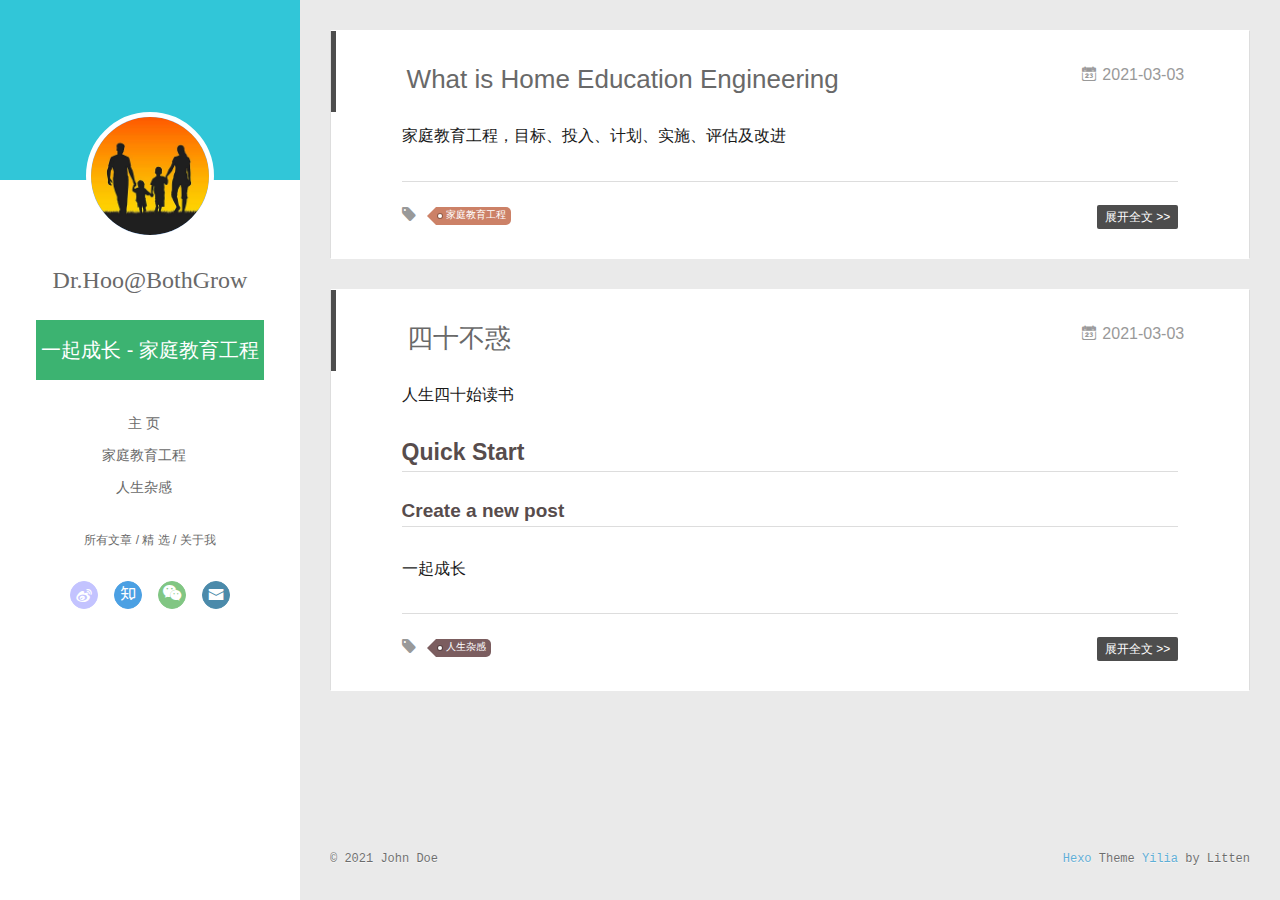
==== commit 2f7a9fbb: "Site updated: 2021-03-10 16:01:56" ====
--- a/index.html
+++ b/index.html
@@ -55,7 +55,7 @@
 		<nav class="header-menu">
 			<ul>
 			
-				<li><a href="/">主页</a></li>
+				<li><a href="/">主 页</a></li>
 	        
 				<li><a href="/tags/%E5%AE%B6%E5%BA%AD%E6%95%99%E8%82%B2%E5%B7%A5%E7%A8%8B">家庭教育工程</a></li>
 	        
@@ -66,15 +66,15 @@
 		<nav class="header-smart-menu">
     		
     			
-    			<a q-on="click: openSlider(e, 'innerArchive')" href="javascript:void(0)">所有文章</a>
+    			<a q-on="click: openSlider(e, 'innerArchive')" href="javascript:void(0)">所有文章 </a>
     			
             
     			
-    			<a q-on="click: openSlider(e, 'friends')" href="javascript:void(0)">友情链接</a>
+    			<a q-on="click: openSlider(e, 'friends')" href="javascript:void(0)"> 精 选 </a>
     			
             
     			
-    			<a q-on="click: openSlider(e, 'aboutme')" href="javascript:void(0)">关于我</a>
+    			<a q-on="click: openSlider(e, 'aboutme')" href="javascript:void(0)"> 关于我</a>
     			
             
 		</nav>
@@ -141,7 +141,7 @@
 				<ul style="width: 70%">
 				
 				
-					<li style="width: 33.333333333333336%"><a href="/">主页</a></li>
+					<li style="width: 33.333333333333336%"><a href="/">主 页</a></li>
 		        
 					<li style="width: 33.333333333333336%"><a href="/tags/%E5%AE%B6%E5%BA%AD%E6%95%99%E8%82%B2%E5%B7%A5%E7%A8%8B">家庭教育工程</a></li>
 		        
@@ -376,15 +376,15 @@
     
     
       
-      <li style="width: 33.333333333333336%" q-on="click: openSlider(e, 'innerArchive')"><a href="javascript:void(0)" q-class="active:innerArchive">所有文章</a></li>
-      
-        
-      
-      <li style="width: 33.333333333333336%" q-on="click: openSlider(e, 'friends')"><a href="javascript:void(0)" q-class="active:friends">友情链接</a></li>
-      
-        
-      
-      <li style="width: 33.333333333333336%" q-on="click: openSlider(e, 'aboutme')"><a href="javascript:void(0)" q-class="active:aboutme">关于我</a></li>
+      <li style="width: 33.333333333333336%" q-on="click: openSlider(e, 'innerArchive')"><a href="javascript:void(0)" q-class="active:innerArchive">所有文章 </a></li>
+      
+        
+      
+      <li style="width: 33.333333333333336%" q-on="click: openSlider(e, 'friends')"><a href="javascript:void(0)" q-class="active:friends"> 精 选 </a></li>
+      
+        
+      
+      <li style="width: 33.333333333333336%" q-on="click: openSlider(e, 'aboutme')"><a href="javascript:void(0)" q-class="active:aboutme"> 关于我</a></li>
       
         
     </ul>
@@ -461,11 +461,11 @@
         <ul class="search-ul">
           
             <li class="search-li">
-              <a href="https://bothgrow.github.io/" target="_blank" class="search-title"><i class="icon-quo-left icon"></i>友情链接1</a>
+              <a href="https://bothgrow.github.io/" target="_blank" class="search-title"><i class="icon-quo-left icon"></i>1.了解Dr.Hoo</a>
             </li>
           
             <li class="search-li">
-              <a href="/null" target="_blank" class="search-title"><i class="icon-quo-left icon"></i>友情链接2</a>
+              <a href="/null" target="_blank" class="search-title"><i class="icon-quo-left icon"></i>2.什么是家庭教育工程</a>
             </li>
           
             <li class="search-li">
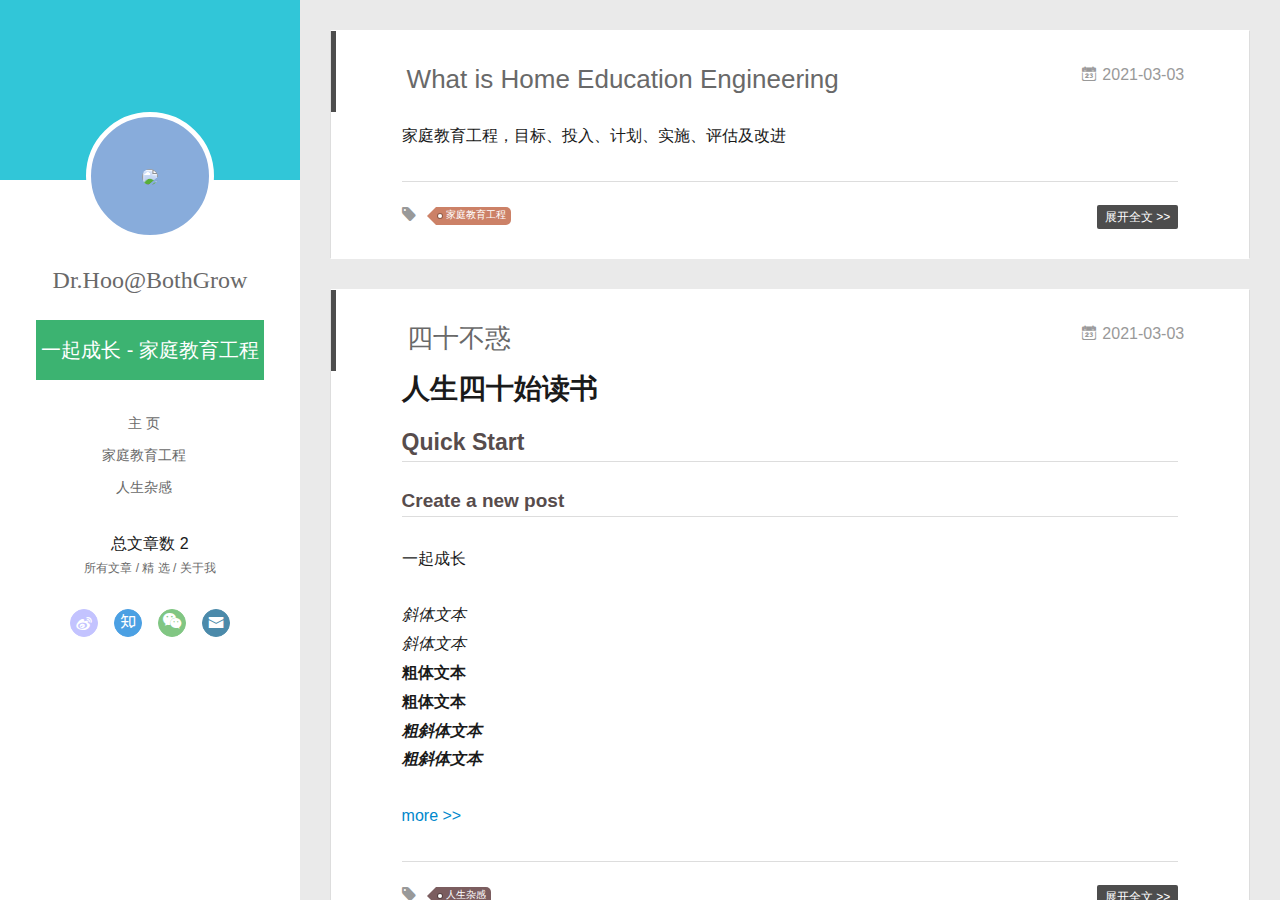
==== commit d4088394: "Site updated: 2021-03-11 11:26:25" ====
--- a/index.html
+++ b/index.html
@@ -6,17 +6,17 @@
   <meta name="renderer" content="webkit">
   <meta http-equiv="X-UA-Compatible" content="IE=edge" >
   <link rel="dns-prefetch" href="https://bothgrow.github.io">
-  <title>Hexo</title>
+  <title>BothGrow - Home Education Engineering</title>
   <meta name="viewport" content="width=device-width, initial-scale=1, maximum-scale=1">
   <meta property="og:type" content="website">
-<meta property="og:title" content="Hexo">
+<meta property="og:title" content="BothGrow - Home Education Engineering">
 <meta property="og:url" content="https://bothgrow.github.io/index.html">
-<meta property="og:site_name" content="Hexo">
+<meta property="og:site_name" content="BothGrow - Home Education Engineering">
 <meta property="og:locale" content="en_US">
 <meta property="article:author" content="John Doe">
 <meta name="twitter:card" content="summary">
   
-    <link rel="alternative" href="/atom.xml" title="Hexo" type="application/atom+xml">
+    <link rel="alternative" href="/atom.xml" title="BothGrow - Home Education Engineering" type="application/atom+xml">
   
   
     <link rel="icon" href="img/atvar.jpg">
@@ -62,6 +62,9 @@
 				<li><a href="/tags/%E4%BA%BA%E7%94%9F%E6%9D%82%E6%84%9F">人生杂感</a></li>
 	        
 			</ul>
+		</nav>
+		<nav>
+			总文章数 2
 		</nav>
 		<nav class="header-smart-menu">
     		
@@ -108,7 +111,7 @@
 				<img src="img/atvar.jpg" class="js-avatar">
 			</div>
 			<hgroup>
-			  <h1 class="header-author js-header-author">Dr.Hoo@BothGrow</h1>
+			  <h3 class="header-author js-header-author">Dr.Hoo@BothGrow</h3>
 			</hgroup>
 			
 			<p class="header-subtitle"><i class="icon icon-quo-left"></i>一起成长 - 家庭教育工程<i class="icon icon-quo-right"></i></p>
@@ -162,19 +165,19 @@
           <div id="js-content" class="content-ll">
             
   
-    <article id="post-newpost" class="article article-type-post  article-index" itemscope itemprop="blogPost">
+    <article id="post-HEE0" class="article article-type-post  article-index" itemscope itemprop="blogPost">
   <div class="article-inner">
     
       <header class="article-header">
         
   
     <h1 itemprop="name">
-      <a class="article-title" href="/2021/03/03/newpost/">What is Home Education Engineering</a>
+      <a class="article-title" href="/2021/03/03/HEE0/">What is Home Education Engineering</a>
     </h1>
   
 
         
-        <a href="/2021/03/03/newpost/" class="archive-article-date">
+        <a href="/2021/03/03/HEE0/" class="archive-article-date">
   	<time datetime="2021-03-03T12:24:31.000Z" itemprop="datePublished"><i class="icon-calendar icon"></i>2021-03-03</time>
 </a>
         
@@ -206,7 +209,7 @@
 
       
         <p class="article-more-link">
-          <a class="article-more-a" href="/2021/03/03/newpost/">展开全文 >></a>
+          <a class="article-more-a" href="/2021/03/03/HEE0/">展开全文 >></a>
         </p>
       
 
@@ -236,19 +239,19 @@
 
 
   
-    <article id="post-hello-world" class="article article-type-post  article-index" itemscope itemprop="blogPost">
+    <article id="post-zagan01" class="article article-type-post  article-index" itemscope itemprop="blogPost">
   <div class="article-inner">
     
       <header class="article-header">
         
   
     <h1 itemprop="name">
-      <a class="article-title" href="/2021/03/03/hello-world/">四十不惑</a>
+      <a class="article-title" href="/2021/03/03/zagan01/">四十不惑</a>
     </h1>
   
 
         
-        <a href="/2021/03/03/hello-world/" class="archive-article-date">
+        <a href="/2021/03/03/zagan01/" class="archive-article-date">
   	<time datetime="2021-03-03T07:21:17.049Z" itemprop="datePublished"><i class="icon-calendar icon"></i>2021-03-03</time>
 </a>
         
@@ -256,9 +259,11 @@
     
     <div class="article-entry" itemprop="articleBody">
       
-        <p>人生四十始读书</p>
-<h2 id="Quick-Start"><a href="#Quick-Start" class="headerlink" title="Quick Start"></a>Quick Start</h2><h3 id="Create-a-new-post"><a href="#Create-a-new-post" class="headerlink" title="Create a new post"></a>Create a new post</h3><p>一起成长</p>
-
+        <h1 id="人生四十始读书"><a href="#人生四十始读书" class="headerlink" title="人生四十始读书"></a>人生四十始读书</h1><h2 id="Quick-Start"><a href="#Quick-Start" class="headerlink" title="Quick Start"></a>Quick Start</h2><h3 id="Create-a-new-post"><a href="#Create-a-new-post" class="headerlink" title="Create a new post"></a>Create a new post</h3><p>一起成长</p>
+<p><em>斜体文本</em><br><em>斜体文本</em><br><strong>粗体文本</strong><br><strong>粗体文本</strong><br><em><strong>粗斜体文本</strong></em><br><em><strong>粗斜体文本</strong></em></p>
+        
+          <a class="article-more-a" href="/2021/03/03/zagan01/#more">more >></a>
+        
       
 
       
@@ -281,7 +286,7 @@
 
       
         <p class="article-more-link">
-          <a class="article-more-a" href="/2021/03/03/hello-world/">展开全文 >></a>
+          <a class="article-more-a" href="/2021/03/03/zagan01/">展开全文 >></a>
         </p>
       
 
--- a/main.0cf68a.css
+++ b/main.0cf68a.css
@@ -1 +1 @@
-.clearfix:after,.clearfix:before{content:"";display:table}.clearfix:after{clear:both}.left-col.show{box-shadow:0 0 6px 0 rgba(0,0,0,.75)}.mid-col,.mid-col.show .article,.tools-col,.tools-col .tools-section .search-tag.tagcloud .article-tag-list,.tools-col .tools-section .search-ul .search-tag span:hover,.tools-col .tools-section .search-ul .search-time span:hover,.tools-col .tools-section .search-ul .search-title:hover,.tools-col .tools-section .search-wrap .icon{transition:all .2s ease-in;-ms-transition:all .2s ease-in}@-webkit-keyframes leftIn{0%,60%,75%,90%,to{-webkit-animation-timing-function:cubic-bezier(.215,.61,.355,1);animation-timing-function:cubic-bezier(.215,.61,.355,1)}0%{-webkit-transform:translateZ(0);transform:translateZ(0)}60%{-webkit-transform:translate3d(358px,0,0);transform:translate3d(358px,0,0)}75%{-webkit-transform:translate3d(323px,0,0);transform:translate3d(323px,0,0)}90%{-webkit-transform:translate3d(338px,0,0);transform:translate3d(338px,0,0)}to{-webkit-transform:translate3d(333px,0,0);transform:translate3d(333px,0,0)}}@keyframes leftIn{0%,60%,75%,90%,to{-webkit-animation-timing-function:cubic-bezier(.215,.61,.355,1);animation-timing-function:cubic-bezier(.215,.61,.355,1)}0%{-webkit-transform:translateZ(0);transform:translateZ(0)}60%{-webkit-transform:translate3d(358px,0,0);transform:translate3d(358px,0,0)}75%{-webkit-transform:translate3d(323px,0,0);transform:translate3d(323px,0,0)}90%{-webkit-transform:translate3d(338px,0,0);transform:translate3d(338px,0,0)}to{-webkit-transform:translate3d(333px,0,0);transform:translate3d(333px,0,0)}}.mid-col.show{-webkit-animation-duration:.8s;animation-duration:.8s;-webkit-animation-fill-mode:both;animation-fill-mode:both;-webkit-animation-name:leftIn;animation-name:leftIn}@-webkit-keyframes leftOut{0%,60%,75%,90%,to{-webkit-animation-timing-function:cubic-bezier(.215,.61,.355,1);animation-timing-function:cubic-bezier(.215,.61,.355,1)}0%{-webkit-transform:translate3d(333px,0,0);transform:translate3d(333px,0,0)}60%{-webkit-transform:translate3d(-25px,0,0);transform:translate3d(-25px,0,0)}75%{-webkit-transform:translate3d(10px,0,0);transform:translate3d(10px,0,0)}90%{-webkit-transform:translate3d(-5px,0,0);transform:translate3d(-5px,0,0)}to{-webkit-transform:translateZ(0);transform:translateZ(0)}}@keyframes leftOut{0%,60%,75%,90%,to{-webkit-animation-timing-function:cubic-bezier(.215,.61,.355,1);animation-timing-function:cubic-bezier(.215,.61,.355,1)}0%{-webkit-transform:translate3d(333px,0,0);transform:translate3d(333px,0,0)}60%{-webkit-transform:translate3d(-25px,0,0);transform:translate3d(-25px,0,0)}75%{-webkit-transform:translate3d(10px,0,0);transform:translate3d(10px,0,0)}90%{-webkit-transform:translate3d(-5px,0,0);transform:translate3d(-5px,0,0)}to{-webkit-transform:translateZ(0);transform:translateZ(0)}}.mid-col.hide{-webkit-animation-duration:.8s;animation-duration:.8s;-webkit-animation-name:leftOut;animation-name:leftOut}@-webkit-keyframes smallLeftIn{0%,60%,75%,90%,to{-webkit-animation-timing-function:cubic-bezier(.215,.61,.355,1);animation-timing-function:cubic-bezier(.215,.61,.355,1)}0%{-webkit-transform:translateZ(0);transform:translateZ(0)}60%{-webkit-transform:translate3d(325px,0,0);transform:translate3d(325px,0,0)}75%{-webkit-transform:translate3d(290px,0,0);transform:translate3d(290px,0,0)}90%{-webkit-transform:translate3d(305px,0,0);transform:translate3d(305px,0,0)}to{-webkit-transform:translate3d(300px,0,0);transform:translate3d(300px,0,0)}}@keyframes smallLeftIn{0%,60%,75%,90%,to{-webkit-animation-timing-function:cubic-bezier(.215,.61,.355,1);animation-timing-function:cubic-bezier(.215,.61,.355,1)}0%{-webkit-transform:translateZ(0);transform:translateZ(0)}60%{-webkit-transform:translate3d(325px,0,0);transform:translate3d(325px,0,0)}75%{-webkit-transform:translate3d(290px,0,0);transform:translate3d(290px,0,0)}90%{-webkit-transform:translate3d(305px,0,0);transform:translate3d(305px,0,0)}to{-webkit-transform:translate3d(300px,0,0);transform:translate3d(300px,0,0)}}.tools-col.show{-webkit-animation-duration:.8s;animation-duration:.8s;-webkit-animation-fill-mode:both;animation-fill-mode:both;-webkit-animation-name:smallLeftIn;animation-name:smallLeftIn}@-webkit-keyframes smallleftOut{0%,60%,75%,90%,to{-webkit-animation-timing-function:cubic-bezier(.215,.61,.355,1);animation-timing-function:cubic-bezier(.215,.61,.355,1)}0%{-webkit-transform:translate3d(333px,0,0);transform:translate3d(333px,0,0)}60%{-webkit-transform:translate3d(-25px,0,0);transform:translate3d(-25px,0,0)}75%{-webkit-transform:translate3d(10px,0,0);transform:translate3d(10px,0,0)}90%{-webkit-transform:translate3d(-5px,0,0);transform:translate3d(-5px,0,0)}to{-webkit-transform:translateZ(0);transform:translateZ(0)}}@keyframes smallleftOut{0%,60%,75%,90%,to{-webkit-animation-timing-function:cubic-bezier(.215,.61,.355,1);animation-timing-function:cubic-bezier(.215,.61,.355,1)}0%{-webkit-transform:translate3d(333px,0,0);transform:translate3d(333px,0,0)}60%{-webkit-transform:translate3d(-25px,0,0);transform:translate3d(-25px,0,0)}75%{-webkit-transform:translate3d(10px,0,0);transform:translate3d(10px,0,0)}90%{-webkit-transform:translate3d(-5px,0,0);transform:translate3d(-5px,0,0)}to{-webkit-transform:translateZ(0);transform:translateZ(0)}}.tools-col.hide{-webkit-animation-duration:.8s;animation-duration:.8s;-webkit-animation-fill-mode:both;animation-fill-mode:both;-webkit-animation-name:smallleftOut;animation-name:smallleftOut}html{-ms-text-size-adjust:100%;-webkit-text-size-adjust:100%;-webkit-tap-highlight-color:transparent;height:100%}body{margin:0;font-size:14px;font-family:Helvetica Neue,Helvetica,STHeiTi,Arial,sans-serif;line-height:1.5;color:#333;background-color:#fff;min-height:100%}article,aside,details,figcaption,figure,footer,header,hgroup,main,menu,nav,section,summary{display:block}audio,canvas,progress,video{display:inline-block}audio:not([controls]){display:none;height:0}progress{vertical-align:baseline}[hidden],template{display:none}a{background:transparent;text-decoration:none;color:#08c}a:active{outline:0}abbr[title]{border-bottom:1px dotted}b,strong{font-weight:700}dfn{font-style:italic}mark{background:#ff0;color:#000}small{font-size:80%}sub,sup{font-size:75%;line-height:0;position:relative;vertical-align:baseline}sup{top:-.5em}sub{bottom:-.25em}img{border:0;vertical-align:middle;max-width:100%}svg:not(:root){overflow:hidden}pre{overflow:auto;white-space:pre;white-space:pre-wrap;word-wrap:break-word}code,kbd,pre,samp{font-family:monospace,monospace;font-size:1em}button,input,optgroup,select,textarea{color:inherit;font:inherit;margin:0;vertical-align:middle}button,input,select{overflow:visible}button,select{text-transform:none}button,html input[type=button],input[type=reset],input[type=submit]{-webkit-appearance:button;cursor:pointer}[disabled]{cursor:default}button::-moz-focus-inner,input::-moz-focus-inner{border:0;padding:0}input{line-height:normal}input[type=checkbox],input[type=radio]{box-sizing:border-box;padding:0}input[type=number]::-webkit-inner-spin-button,input[type=number]::-webkit-outer-spin-button{height:auto}input[type=search]{-webkit-appearance:textfield;box-sizing:border-box}input[type=search]::-webkit-search-cancel-button,input[type=search]::-webkit-search-decoration{-webkit-appearance:none}fieldset{border:1px solid silver;margin:0 2px;padding:.35em .625em .75em}legend{border:0;padding:0}textarea{overflow:auto;resize:vertical;vertical-align:top}optgroup{font-weight:700}button,input,select,textarea{outline:0}input,textarea{-webkit-user-modify:read-write-plaintext-only}input::-ms-clear,input::-ms-reveal{display:none}input::-moz-placeholder,textarea::-moz-placeholder{color:#999}input:-ms-input-placeholder,textarea:-ms-input-placeholder{color:#999}input::-webkit-input-placeholder,textarea::-webkit-input-placeholder{color:#999}.placeholder{color:#999}table{border-collapse:collapse;border-spacing:0}td,th{padding:0}blockquote,figure,form,h1,h2,h3,h4,h5,h6,p{margin:0}dd,dl,li,ol,ul{margin:0;padding:0}ol,ul{list-style:none outside none}h1,h2,h3{line-height:2;font-weight:400}h1{font-size:18px}h2{font-size:16px}h3{font-size:14px}i{font-style:normal}*{box-sizing:border-box}@font-face{font-family:iconfont;src:url(./fonts/iconfont.b322fa.eot);src:url(./fonts/iconfont.b322fa.eot#iefix) format("embedded-opentype"),url(./fonts/iconfont.8c627f.woff) format("woff"),url(./fonts/iconfont.16acc2.ttf) format("truetype"),url(./fonts/iconfont.45d7ee.svg#iconfont) format("svg")}[class*=" icon-"],[class^=icon-]{font-family:iconfont!important;speak:none;font-size:16px;font-style:normal;font-weight:400;font-variant:normal;text-transform:none;line-height:1;-webkit-font-smoothing:antialiased;-moz-osx-font-smoothing:grayscale}.icon-twitter:before{content:"\E600"}.icon-facebook:before{content:"\E601"}.icon-clock:before{content:"\E602"}.icon-mail:before{content:"\E609"}.icon-link:before{content:"\E6AB"}.icon-search:before{content:"\E65B"}.icon-smile:before{content:"\E64A"}.icon-roundrightfill:before{content:"\E65A"}.icon-list:before{content:"\E682"}.icon-book:before{content:"\E6FE"}.icon-home:before{content:"\E6BB"}.icon-share:before{content:"\E618"}.icon-back:before{content:"\E625"}.icon-qq:before{content:"\E62D"}.icon-weibo:before{content:"\E619"}.icon-segmentfault:before{content:"\E603"}.icon-sort:before{content:"\E700"}.icon-jianshu:before{content:"\E613"}.icon-circle-left:before{content:"\E71F"}.icon-circle-right:before{content:"\E720"}.icon-loading:before{content:"\E614"}.icon-acfun:before{content:"\E604"}.icon-close:before{content:"\E60C"}.icon-tumblr:before{content:"\E6B0"}.icon-calendar:before{content:"\E667"}.icon-rss:before{content:"\E877"}.icon-price-tags:before{content:"\E6F9"}.icon-quo-left:before{content:"\E7F5"}.icon-quo-right:before{content:"\E7F6"}.icon-back1:before{content:"\E64E"}.icon-github:before{content:"\E735"}.icon-film:before{content:"\E7B7"}.icon-weixin:before{content:"\E61F"}.icon-qzone:before{content:"\E680"}.icon-catgory:before{content:"\E605"}.icon-douban:before{content:"\E64C"}.icon-roundleftfill:before{content:"\E799"}.icon-tuding:before{content:"\E651"}.icon-zhihu:before{content:"\E61B"}.icon-linkedin:before{content:"\E6D4"}.icon-google:before{content:"\E635"}.icon-plane:before{content:"\E62F"}.icon-bilibili:before{content:"\E622"}.icon-psn:before{content:"\E6C7"}body,button,input,select,textarea{color:#1a1a1a;font-family:lucida grande,lucida sans unicode,lucida,helvetica,Hiragino Sans GB,Microsoft YaHei,WenQuanYi Micro Hei,sans-serif;font-size:16px;font-size:1rem;line-height:1.75}body{overflow-y:hidden;background:#eaeaea}#container,body,html{height:100%;overflow-x:hidden;overflow-y:auto}#mobile-nav{display:none}#container{position:relative;min-height:100%}#container .anm-canvas{display:none}#container.show .anm-canvas{display:block;position:fixed}.body-wrap{margin-bottom:80px}.mid-col{position:absolute;right:0;min-height:100%;background:#eaeaea;left:300px;width:auto}.mid-col.show{background:none;opacity:.9}.mid-col.show .article{background:hsla(0,0%,100%,.3)}.left-col{background:#fff;width:300px;position:fixed;opacity:1;transition:all .2s ease-in;height:100%;z-index:999}.left-col .overlay{width:100%;height:180px;position:absolute;background-color:#4d4d4d;}.left-col .intrude-less{width:76%;text-align:center;margin:112px auto 0}.left-col #header{width:100%;height:300px;position:relative;border-bottom:1px solid color-border}.left-col #header a{color:#696969}.left-col #header a:hover{color:#b0a0aa}.left-col #header .header-subtitle{text-align:center;color:#FFF;background-color:MediumSeaGreen;font-size:20px;line-height:60px;overflow:hidden;text-overflow:ellipsis;display:-webkit-box;-webkit-line-clamp:2;-webkit-box-orient:vertical}.left-col #header .header-menu{font-weight:300;line-height:31px;text-transform:uppercase;float:none;min-height:150px;margin-left:-12px;text-align:center;display:-webkit-box;-webkit-box-orient:horizontal;-webkit-box-pack:center;-webkit-box-align:center}.left-col #header .header-menu li{cursor:default}.left-col #header .header-menu li a{font-size:14px;min-width:300px}.left-col #header .header-smart-menu{font-size:12px;margin-bottom:20px}.left-col #header .header-smart-menu a:after{content:"/"}.left-col #header .header-smart-menu a:last-child:after{content:""}.left-col #header .profilepic{display:block;border:5px solid #fff;border-radius:300px;width:128px;height:128px;margin:0 auto;position:relative;overflow:hidden;background:#88acdb;-webkit-transition:all .2s ease-in;display:-webkit-box;-webkit-box-orient:horizontal;-webkit-box-pack:center;-webkit-box-align:center;text-align:center}.left-col #header .profilepic img{border-radius:300px;opacity:1;-webkit-transition:all .2s ease-in}.left-col #header .profilepic img.show{width:100%;height:100%;opacity:1}.left-col #header .header-author{text-align:center;margin:.67em 0;font-family:Roboto,serif;font-size:24px;transition:.3s}::-webkit-scrollbar{width:10px;height:10px}::-webkit-scrollbar-button{width:0;height:0}::-webkit-scrollbar-button:end:decrement,::-webkit-scrollbar-button:start:increment{display:none}::-webkit-scrollbar-corner{display:block}::-webkit-scrollbar-thumb{border-radius:8px;background-color:rgba(0,0,0,.2)}::-webkit-scrollbar-thumb:hover{border-radius:8px;background-color:rgba(0,0,0,.5)}::-webkit-scrollbar-thumb,::-webkit-scrollbar-track{border-right:1px solid transparent;border-left:1px solid transparent}::-webkit-scrollbar-track:hover{background-color:rgba(0,0,0,.15)}::-webkit-scrollbar-button:start{width:10px;height:10px;background:url(./img/scrollbar_arrow.png) no-repeat 0 0}::-webkit-scrollbar-button:start:hover{background:url(./img/scrollbar_arrow.png) no-repeat -15px 0}::-webkit-scrollbar-button:start:active{background:url(./img/scrollbar_arrow.png) no-repeat -30px 0}::-webkit-scrollbar-button:end{width:10px;height:10px;background:url(./img/scrollbar_arrow.png) no-repeat 0 -18px}::-webkit-scrollbar-button:end:hover{background:url(./img/scrollbar_arrow.png) no-repeat -15px -18px}::-webkit-scrollbar-button:end:active{background:url(./img/scrollbar_arrow.png) no-repeat -30px -18px}.article-entry .highlight,.article-entry pre{background:#272822;margin:10px 0;padding:10px;overflow:auto;color:#fff;font-size:.9em;line-height:22.400000000000002px}.article-entry .gist .gist-file .gist-data .line-numbers,.article-entry .highlight .gutter pre,.article-entry .highlight .gutter pre .line{color:#666}.article-entry code,.article-entry pre{font-family:Source Code Pro,Consolas,Monaco,Menlo,monospace}.article-entry code{background:#eee;padding:0 .3em;border:none}.article-entry pre code{background:none;text-shadow:none;padding:0;color:#fff}.article-entry .highlight{border-radius:4px}.article-entry .highlight pre{border:none;margin:0;padding:0}.article-entry .highlight table{margin:0;width:auto}.article-entry .highlight td{border:none;padding:0}.article-entry .highlight figcaption{color:highlight-comment;line-height:1em;margin-bottom:1em}.article-entry .highlight figcaption:after,.article-entry .highlight figcaption:before{content:"";display:table}.article-entry .highlight figcaption:after{clear:both}.article-entry .highlight figcaption a{float:right}.article-entry .highlight .gutter pre{text-align:right;padding-right:20px}.article-entry .highlight .gutter pre .line{text-shadow:none}.article-entry .highlight .line{color:#fff;min-height:19px}.article-entry .gist{margin:0 -20px;border-style:solid;border-color:#ddd;border-width:1px 0;background:#272822;padding:15px 20px 15px 0}.article-entry .gist .gist-file{border:none;font-family:Source Code Pro,Consolas,Monaco,Menlo,monospace;margin:0}.article-entry .gist .gist-file .gist-data{background:none;border:none}.article-entry .gist .gist-file .gist-data .line-numbers{background:none;border:none;padding:0 20px 0 0}.article-entry .gist .gist-file .gist-data .line-data{padding:0!important}.article-entry .gist .gist-file .highlight{margin:0;padding:0;border:none}.article-entry .gist .gist-file .gist-meta{background:#272822;color:highlight-comment;font:.85em Helvetica Neue,Helvetica,Arial,sans-serif;text-shadow:0 0;padding:0;margin-top:1em;margin-left:20px}.article-entry .gist .gist-file .gist-meta a{color:#258fb8;font-weight:400}.article-entry .gist .gist-file .gist-meta a:hover{text-decoration:underline}pre .comment{color:#75715e}pre .class .params,pre .function .keyword,pre .keyword{color:#66d9ef}pre .css .value,pre .doctype,pre .function,pre .params,pre .tag{color:#fff}pre .at_rule,pre .at_rule .keyword,pre .css~* .tag,pre .preprocessor,pre .preprocessor .keyword,pre .title{color:#f92672}pre .attribute,pre .built_in,pre .class,pre .css~* .class,pre .function .title{color:#a6e22e}pre .string,pre .value{color:#e6db74}pre .number{color:#7163d7}pre .css~* .id,pre .id{color:#fd971f}#header .tagcloud a{color:#fff}.tagcloud a{display:inline-block;text-decoration:none;font-weight:400;font-size:10px;color:#fff;height:18px;line-height:18px;float:left;padding:0 5px 0 10px;position:relative;border-radius:0 5px 5px 0;margin:5px 9px 5px 8px;font-family:Menlo,Monaco,Andale Mono,lucida console,Courier New,monospace}.tagcloud a:hover{opacity:.8}.tagcloud a:before{content:" ";width:0;height:0;position:absolute;top:0;left:-18px;border:9px solid transparent}.tagcloud a:after{content:" ";width:4px;height:4px;background-color:#fff;border-radius:4px;box-shadow:0 0 0 1px rgba(0,0,0,.3);position:absolute;top:7px;left:2px}.tagcloud a.color1{background:#ff945c}.tagcloud a.color1:before{border-right-color:#ff945c}.tagcloud a.color2{background:#cc8167}.tagcloud a.color2:before{border-right-color:#cc8167}.tagcloud a.color3{background:#ba8f6c}.tagcloud a.color3:before{border-right-color:#ba8f6c}.tagcloud a.color4{background:#94635c}.tagcloud a.color4:before{border-right-color:#94635c}.tagcloud a.color5{background:#7b5d5f}.tagcloud a.color5:before{border-right-color:#7b5d5f}.article-tag-list .article-tag-list-item{float:left}.article-pop-out .icon-tuding{color:#999;float:left;margin-right:10px;margin-top:6px}.article-category,.article-category .article-tag-list,.article-tag,.article-tag .article-tag-list{float:left}.article-category .icon,.article-tag .icon{color:#999;float:left;margin-right:10px;margin-top:6px}.article-pop-out{float:left}.archive-article-date{color:#999;margin-right:7.6923%;float:right}.archive-article-date .icon{margin:5px 5px 5px 0}.glass{background-color:rgba(54,70,93,.9);z-index:998;transition:opacity .15s;width:100%;height:100%;display:none}.glass,.tagcloud-ctn{left:0;opacity:1;bottom:0;position:fixed;right:0;top:0}.tagcloud-ctn{z-index:90120;background-size:100% 100%}.tagcloud-ctn .tagcloud-global{position:fixed;top:50%;left:50%;margin-top:-115px;margin-left:-315px;width:630px}.tagcloud-ctn .tagcloud-global a{width:80px;height:80px;border-radius:50%;background:#f2992e;color:#fff;display:block;float:left;line-height:80px;text-align:center}.tagcloud-ctn .tagcloud-global .tab-post-types .tab-post-type:first-child .post-type-icon{background:#f2992e}.tagcloud-ctn .tagcloud-global .tab-post-types .tab-post-type:nth-child(2) .post-type-icon{background:#56bc8a}.tagcloud-ctn .tagcloud-global .tab-post-types .tab-post-type:nth-child(3) .post-type-icon{background:#4aa8d8}.tagcloud-ctn .tagcloud-global .tab-post-types .tab-post-type:nth-child(4) .post-type-icon{background:#a77dc2}.tagcloud-ctn .tagcloud-global .tab-post-types .tab-post-type:nth-child(5) .post-type-icon{background:#dd765d}#header .header-nav{width:100%;position:absolute;transition:-webkit-transform .3s ease-in;transition:transform .3s ease-in;transition:transform .3s ease-in,-webkit-transform .3s ease-in}#header .header-nav .social{margin-top:10px;text-align:center;display:-webkit-box;display:-ms-flexbox;display:flex;-ms-flex-wrap:wrap;flex-wrap:wrap;-webkit-box-pack:center;-ms-flex-pack:center;justify-content:center}#header .header-nav .social a{border-radius:50%;display:-moz-inline-stack;display:inline-block;vertical-align:middle;*vertical-align:auto;zoom:1;*display:inline;margin:0 8px 15px;transition:.3s;text-align:center;color:#fff;opacity:.7;width:28px;height:28px;line-height:26px}#header .header-nav .social a:hover{opacity:1}#header .header-nav .social a.weibo{background:#aaf;border:1px solid #aaf}#header .header-nav .social a.weibo:hover{border:1px solid #aaf}#header .header-nav .social a.segmentfault{background:#009a61;border:1px solid #009a61}#header .header-nav .social a.segmentfault:hover{border:1px solid #009a61}#header .header-nav .social a.rss{background:#ef7522;border:1px solid #ef7522}#header .header-nav .social a.rss:hover{border:1px solid #cf5d0f}#header .header-nav .social a.github{background:#afb6ca;border:1px solid #afb6ca}#header .header-nav .social a.github:hover{border:1px solid #909ab6}#header .header-nav .social a.facebook{background:#3b5998;border:1px solid #3b5998}#header .header-nav .social a.facebook:hover{border:1px solid #2d4373}#header .header-nav .social a.google{background:#c83d20;border:1px solid #c83d20}#header .header-nav .social a.google:hover{border:1px solid #9c3019}#header .header-nav .social a.twitter{background:#55cff8;border:1px solid #55cff8}#header .header-nav .social a.twitter:hover{border:1px solid #24c1f6}#header .header-nav .social a.linkedin{background:#005a87;border:1px solid #005a87}#header .header-nav .social a.linkedin:hover{border:1px solid #006b98}#header .header-nav .social a.acfun{background:#fd4c5d;border:1px solid #fd4c5d}#header .header-nav .social a.acfun:hover{border:1px solid #fd4c5d}#header .header-nav .social a.bilibili{background:#e15280;border:1px solid #e15280}#header .header-nav .social a.bilibili:hover{border:1px solid #e15280}#header .header-nav .social a.zhihu{background:#0078d8;border:1px solid #0078d8}#header .header-nav .social a.zhihu:hover{border:1px solid #0078d8}#header .header-nav .social a.douban{background:#06c611;border:1px solid #06c611}#header .header-nav .social a.douban:hover{border:1px solid #06c611}#header .header-nav .social a.mail{background:#005a87;border:1px solid #005a87}#header .header-nav .social a.mail:hover{border:1px solid #006b98}#header .header-nav .social a.jianshu{background:#ff5722;border:1px solid #ff5722}#header .header-nav .social a.jianshu:hover{border:1px solid #ff5722}#header .header-nav .social a.weixin{background:#4caf50;border:1px solid #4caf50}#header .header-nav .social a.weixin:hover{border:1px solid #4caf50}#header .header-nav .social a.qq{background:#34baad;border:1px solid #34baad}#header .header-nav .social a.qq:hover{border:1px solid #34baad}#header .header-nav .social a.psn{background:#086ef6;border:1px solid #086ef6}#header .header-nav .social a.psn:hover{border:1px solid #086ef6}#page-nav{text-align:center;margin-top:30px}#page-nav .page-number{width:20px;height:25px;background:#4d4d4d;display:inline-block;color:#fff;line-height:25px;font-size:12px;margin:0 5px 30px;border-radius:2px}#page-nav .page-number:hover{background:#5e5e5e}#page-nav .current{background:#88acdb;cursor:default}#page-nav .current:hover{background:#88acdb}#page-nav .extend{color:#4d4d4d;margin:0 27px;opacity:1}#page-nav .extend:hover{color:#5e5e5e}#page-nav:hover .extend{opacity:1}.archives-wrap{position:relative;margin:0 30px;padding-right:60px;border-bottom:1px solid #eee;background:#fff}.archives-wrap:first-child{margin-top:30px}.archives-wrap:last-child{margin-bottom:80px}.archives-wrap .archive-year-wrap{line-height:35px;width:200px;position:absolute;padding-top:15px;font-size:1.8em;z-index:1}.archives-wrap .archive-year-wrap a{color:#666;font-weight:700;padding-left:48px}.archives{position:relative}.archives .article-info{border:none}.archives .archive-article{margin-left:200px;padding:20px 0;border-bottom:1px solid #eee;border-top:1px solid #fff;position:relative}.archives .archive-article:first-child{border-top:none}.archives .archive-article:last-child{border-bottom:none}.archives .archive-article-title{font-size:16px;color:#333;transition:color .3s}.archives .archive-article-title:hover{color:#657b83}.archives .archive-article-title span{display:block;color:#a8a8a8;font-size:12px;line-height:14px;height:7px;padding-left:2px}.archives .archive-article-title span:before{display:inline-block;content:"\201C";font-family:serif;font-size:30px;float:left;margin:4px 4px 0 -12px;color:#c8c8c8}.archive-article-inner .icon-clock{margin-right:5px}.archive-article-inner .archive-article-header{position:relative;min-height:36px}.archive-article-inner .article-meta{position:relative;float:right;margin-top:-10px;color:#555;background:none;text-align:right;width:auto}.archive-article-inner .article-meta .article-date time{color:#aaa}.archive-article-inner .article-meta .archive-article-date,.archive-article-inner .article-meta .article-tag-list{margin-right:30px;display:-moz-inline-stack;display:inline-block;vertical-align:middle;zoom:1;color:#666;font-size:14px}.archive-article-inner .article-meta .archive-article-date{cursor:default;font-size:12px;margin-bottom:5px;margin-top:-10px;margin-right:0}.archive-article-inner .article-meta .article-category:before{float:left;margin-top:1px;left:15px}.archive-article-inner .article-meta .article-category .article-category-link{width:auto;max-width:83px;padding-left:10px}.archive-article-inner .article-meta .article-tag-list{margin-top:0}.archive-article-inner .article-meta .article-tag-list:before{left:15px}.archive-article-inner .article-meta .article-tag-list .article-tag-list-item{display:inline-block;width:auto;max-width:83px;padding-left:8px;font-size:12px}.tools-col{width:300px;height:100%;position:fixed;left:0;top:0;z-index:0;padding:0;opacity:0;-webkit-overflow-scrolling:touch;overflow-scrolling:touch}.tools-col.show{opacity:1}.tools-col.hide{z-index:0}.tools-col .tools-nav{display:none}.tools-col .tools-section,.tools-col .tools-wrap{height:100%;color:#e5e5e5;width:360px;overflow:hidden;overflow-y:auto}.tools-col .tools-section ::-webkit-scrollbar,.tools-col .tools-wrap ::-webkit-scrollbar{display:none}.tools-col .tools-section .search-wrap{width:310px;margin:20px 20px 10px;position:relative}.tools-col .tools-section .search-wrap .search-ipt{width:310px;color:#fff;background:none;border:none;border-bottom:2px solid #fff;font-family:Roboto,serif}.tools-col .tools-section .search-wrap .icon{position:absolute;right:0;top:7px;color:#fff;cursor:pointer}.tools-col .tools-section .search-wrap .icon:hover{-webkit-transform:scale(1.2);transform:scale(1.2)}.tools-col .tools-section .search-wrap ::-webkit-input-placeholder{color:#ededed}.tools-col .tools-section .search-tag.tagcloud{text-align:center;position:relative}.tools-col .tools-section .search-tag.tagcloud .search-tag-wording{font-size:12px;float:right;margin:4px 75px 0 0}.tools-col .tools-section .search-tag.tagcloud .search-switch{width:40px;height:25px;display:block}.tools-col .tools-section .search-tag.tagcloud .search-switch input{width:40px;height:14px;position:absolute;top:0;right:30px;z-index:2;border:0;background:0 0;-webkit-appearance:none;outline:0}.tools-col .tools-section .search-tag.tagcloud .search-switch input:before{content:"";width:40px;height:14px;border:1px solid #bdcabc;background-color:#fdfdfd;border-radius:20px;cursor:pointer;display:inline-block;position:relative;vertical-align:middle;box-sizing:content-box;box-shadow:inset 0 0 0 0 #dfdfdf;transition:border .4s,box-shadow .4s;background-clip:content-box}.tools-col .tools-section .search-tag.tagcloud .search-switch input:checked:before{border-color:#64bd63;box-shadow:inset 0 0 0 .16rem #64bd63;background-color:#64bd63;transition:border .4s,box-shadow .4s,background-color 1.2s}.tools-col .tools-section .search-tag.tagcloud .search-switch input:checked:after{left:27px;background:#fff}.tools-col .tools-section .search-tag.tagcloud .search-switch input:after{content:"";width:14px;height:14px;position:absolute;top:16px;left:2px;-webkit-transform:translateY(-50%);border-radius:100%;background-color:#91c0f1;box-shadow:0 1px 1px rgba(0,0,0,.4);transition:left .2s;cursor:pointer}.tools-col .tools-section .search-tag.tagcloud .article-tag-list{display:none;margin:15px 10px 0;padding:10px;background:hsla(0,0%,100%,.2)}.tools-col .tools-section .search-tag.tagcloud .article-tag-list.show{display:block}.tools-col .tools-section .search-tag.tagcloud .a{float:none}.tools-col .tools-section .search-ul{margin-top:10px;color:rgba(77,77,77,.75);-webkit-overflow-scrolling:touch;overflow-scrolling:touch;overflow-y:auto}.tools-col .tools-section .search-ul .search-li{padding:10px 20px;border-bottom:1px dotted #dcdcdc}.tools-col .tools-section .search-ul .search-li:hover{background:hsla(0,0%,100%,.2)}.tools-col .tools-section .search-ul .search-title{overflow:hidden;white-space:nowrap;text-overflow:ellipsis;display:block;color:#fffff8;text-shadow:1px 1px rgba(77,77,77,.25)}.tools-col .tools-section .search-ul .search-title .icon{margin-right:10px;color:#fffdd8}.tools-col .tools-section .search-ul .search-title:hover{color:#fff}.tools-col .tools-section .search-ul .search-tag,.tools-col .tools-section .search-ul .search-time{font-size:12px;color:#fffdd8;margin-right:10px}.tools-col .tools-section .search-ul .search-tag .icon,.tools-col .tools-section .search-ul .search-time .icon{margin-right:0}.tools-col .tools-section .search-ul .search-tag span,.tools-col .tools-section .search-ul .search-time span{cursor:pointer}.tools-col .tools-section .search-ul .search-tag span:hover,.tools-col .tools-section .search-ul .search-time span:hover{color:#fff}.tools-col .tools-section .search-ul .search-time{float:left}.tools-col .tools-section .search-ul .search-tag span{margin-right:5px}.tools-col .tools-section-friends{padding-top:30px}.tools-col .aboutme-wrap{display:-webkit-box;display:-ms-flexbox;display:flex;-webkit-box-align:center;-ms-flex-align:center;align-items:center;-webkit-box-pack:center;-ms-flex-pack:center;justify-content:center;width:100%;height:100%;color:#fffdd8;text-shadow:1px 1px rgba(77,77,77,.45)}.body-wrap>article{position:relative}@-webkit-keyframes cd-bounce-1{0%{opacity:0;-webkit-transform:scale(1)}60%{opacity:1;-webkit-transform:scale(1.01)}to{-webkit-transform:scale(1)}}@keyframes cd-bounce-1{0%{opacity:0;-webkit-transform:scale(1);transform:scale(1)}60%{opacity:1;-webkit-transform:scale(1.01);transform:scale(1.01)}to{-webkit-transform:scale(1);transform:scale(1)}}.article{margin:30px;position:relative;border:1px solid #ddd;border-top:1px solid #fff;border-bottom:1px solid #fff;background:#fff;transition:all .2s ease-in}.article img{max-width:100%}.article-inner h1.article-title,.article-title{color:#696969;margin-left:0;font-weight:300;line-height:35px;margin-bottom:20px;font-size:26px;transition:color .3s}.article-header{border-left:5px solid #4d4d4d;padding:30px 0 15px 25px;padding-left:7.6923%}.article-meta{width:150px;font-size:14;text-align:right;position:absolute;right:0;top:23px;text-align:center;z-index:1}.article-meta time{color:#aaa}.article-meta time .icon-clock{margin-right:8px;font-size:16px}.article-more-link{margin-top:0;text-align:left;float:right}.article-more-link a{background:#4d4d4d;color:#fff;font-size:12px;padding:5px 8px;line-height:16px;border-radius:2px;transition:background .3s}.article-more-link a:hover{background:#3c3c3c}.article-more-link a.hidden{visibility:hidden}.article-info.info-on-right{margin:10px 0 0;float:right}.article-info-index.article-info{padding-top:20px;margin:30px 7.6923% 0;min-height:72px;border-top:1px solid #ddd}.article-info-post.article-info{padding:0;border:none;margin:-30px 0 20px 7.6923%}.article-inner p{margin:0 0 1.75em}.article-inner{border-color:#d1d1d1}.article-inner h1{font-size:28px;font-size:1.75rem;line-height:1.25;margin-top:2em;margin-bottom:1em}.article-inner h2{font-size:23px;font-size:1.4375rem;line-height:1.2173913043;margin-top:2.4347826087em;margin-bottom:1.2173913043em}.article-inner h3{font-size:19px;font-size:1.1875rem;line-height:1.1052631579;margin-top:2.9473684211em;margin-bottom:1.4736842105em}.article-inner h4,.article-inner h5,.article-inner h6{font-size:16px;font-size:1rem;line-height:1.3125;margin-top:3.5em;margin-bottom:1.75em}.article-inner h4{letter-spacing:.140625em;text-transform:uppercase}.article-inner h6{font-style:italic}.article-inner h1,.article-inner h2,.article-inner h3,.article-inner h4,.article-inner h5,.article-inner h6{font-weight:900}.article-inner h1:first-child,.article-inner h2:first-child,.article-inner h3:first-child,.article-inner h4:first-child,.article-inner h5:first-child,.article-inner h6:first-child{margin-top:0}.article-inner h1:first-child{margin-bottom:10px;display:inline}.article-entry{line-height:1.8em;padding-right:7.6923%;padding-left:7.6923%}.article-entry p{margin-top:10px}.article-entry li code,.article-entry p code{padding:1px 3px;margin:0 3px;background:#ddd;border:1px solid #ccc;font-family:Menlo,Monaco,Andale Mono,lucida console,Courier New,monospace;word-wrap:break-word;font-size:14px}.article-entry blockquote{background:#ddd;border-left:5px solid #ccc;padding:15px 20px;margin-top:10px;border-left:5px solid #657b83;background:#f6f6f6}.article-entry blockquote p{margin-top:0;margin-bottom:0}.article-entry em{font-style:italic}.article-entry ul li:before{content:"";width:6px;height:6px;border:1px solid #999;border-radius:10px;background:#aaa;display:inline-block;margin-right:10px;float:left;margin-top:10px}.article-entry ol{counter-reset:item}.article-entry ol li:before{counter-increment:item;content:counter(item) ".";margin-right:10px}.article-entry ol,.article-entry ul{font-size:14px;margin:10px 0}.article-entry li ol,.article-entry li ul{margin-left:30px}.article-entry li ol li:before,.article-entry li ul li:before{content:"";background:#dedede}.article-entry h1{margin-top:30px}.article-entry h2,.article-entry h3,.article-entry h4,.article-entry h5,.article-entry h6{margin-top:20px;font-weight:700;color:#574c4c;padding-bottom:5px;border-bottom:1px solid #ddd}.article-entry video{max-width:100%}.article-entry strong{font-weight:700}.article-entry .caption{display:block;font-size:.8em;color:#aaa}.article-entry hr{height:0;margin-top:20px;margin-bottom:20px;border-left:0;border-right:0;border-top:1px solid #ddd;border-bottom:1px solid #fff}.article-entry pre{line-height:1.5;margin-top:10px;padding:5px 15px;overflow-x:auto;color:#657b83;border:1px solid #ccc;text-shadow:0 1px #444;font-family:Menlo,Monaco,Andale Mono,lucida console,Courier New,monospace}.article-entry pre code{font-size:14px}.article-entry table{width:100%;border:1px solid #dedede;margin:15px 0;border-collapse:collapse}.article-entry table td,.article-entry table tr{height:35px}.article-entry table thead tr{background:#f8f8f8}.article-entry table tbody tr:hover{background:#efefef}.article-entry table td,.article-entry table th{border:1px solid #dedede;padding:0 10px}.article-entry figure table{border:none;width:auto;margin:0}.article-entry figure table tbody tr:hover{background:none}#article-nav{margin:0 0 20px;padding:0 32px 10px;min-height:30px}#article-nav .article-nav-link-wrap{font-size:14px}#article-nav .article-nav-link-wrap .article-nav-title{display:inline-block;font-size:16px;transition:color .3s}#article-nav .article-nav-link-wrap:hover .article-nav-title,#article-nav .article-nav-link-wrap:hover i{color:#4d4d4d}#article-nav #article-nav-older{float:right}#disqus_thread,#gitment-ctn,#SOHUCS,.cloud-tie-wrapper,.duoshuo{padding:0 30px!important;min-height:20px}#SOHUCS #SOHU_MAIN .module-cmt-list .block-cont-gw{border-bottom:1px dashed #c8c8c8!important}.share-wrap{min-height:20px}.share-btn{float:right;position:relative}.share-icons{display:-webkit-box;display:-ms-flexbox;display:flex;-webkit-box-pack:center;-ms-flex-pack:center;justify-content:center;-webkit-box-align:center;-ms-flex-align:center;align-items:center;-ms-flex-wrap:wrap;flex-wrap:wrap}.share-icons a{border:1px solid #fff;border-radius:50%;display:-moz-inline-stack;display:inline-block;vertical-align:middle;zoom:1;margin:10px;transition:.3s;text-align:center;color:#fff;opacity:.7;width:28px;height:28px;line-height:26px;text-shadow:1px 1px 1px #509eb7}.share-icons a:active{color:#fff}.share-icons a:hover{-webkit-transform:scale(1.2);transform:scale(1.2)}.share-icons a.share-outer{border:none;color:#fff;background:#4d4d4d;text-shadow:none}.page-modal{position:fixed;top:24%;left:50%;z-index:1001;padding:20px;text-align:center;color:#727272;background:#fff;border-radius:4px;box-shadow:0 2px 5px 0 rgba(0,0,0,.16),0 2px 10px 0 rgba(0,0,0,.12);opacity:0;-webkit-transform:translate(-50%,-200%);transform:translate(-50%,-200%)}.page-modal p{margin-bottom:10px}.page-modal.ready{visibility:hidden;display:block;-webkit-transform:translate(-50%,-100%);transform:translate(-50%,-100%);transition:.3s}.page-modal.in{visibility:visible;opacity:1;-webkit-transform:translate(-50%);transform:translate(-50%)}.page-modal .close{position:absolute;right:15px;top:15px;color:rgba(0,0,0,.2);font-size:16px;line-height:20px}.page-modal .close:active,.page-modal .close:hover{color:rgba(0,0,0,.4)}.mask{visibility:hidden;position:fixed;top:0;left:0;bottom:0;z-index:1000;width:100%;height:100%;background:#000;opacity:0;filter:alpha(opacity=0);pointer-events:none;transition:.3s ease-in-out}.mask.in{visibility:visible;pointer-events:auto;opacity:.3}.page-reward{margin:60px 0;text-align:center}.page-reward .page-reward-btn{position:relative;display:inline-block;width:56px;height:56px;line-height:56px;font-size:20px;color:#fff;background:#f44336;border-radius:50%;box-shadow:0 2px 5px 0 rgba(0,0,0,.16),0 2px 10px 0 rgba(0,0,0,.12);transition:.4s ease-in-out}.page-reward .page-reward-btn:active,.page-reward .page-reward-btn:hover{box-shadow:0 6px 12px rgba(0,0,0,.2),0 4px 15px rgba(0,0,0,.2)}.page-reward .page-reward-btn .tooltip-item{display:block;width:56px;height:56px}.page-reward .reward-box{display:-webkit-box;display:-ms-flexbox;display:flex;-ms-flex-pack:distribute;justify-content:space-around}.page-reward .reward-p{color:#fff;font-weight:700;text-shadow:1px 1px 1px #45b9e0}.page-reward .reward-p .icon{margin:0 10px;color:#ddd}.page-reward .reward-type{font-size:16px;display:block;color:#4d4d4d;margin:20px 0 0}.page-reward .reward-img{width:130px;height:130px;border:6px solid #fff;border-radius:3px}.wrap-side-operation{position:fixed;right:40px;bottom:50px;z-index:999;font-size:14px}.wrap-side-operation .icon-plane{color:#fff;text-shadow:1px 1px 1px #509eb7;opacity:.7;font-size:52px;line-height:40px;width:40px;text-align:center;display:block}.mod-side-operation{width:40px;text-align:center}.jump-container:hover .icon-back{background:rgba(36,193,246,.9)}.jump-container,.toc-container{position:relative;cursor:pointer;width:40px;height:40px;opacity:.8}.jump-plan-container{position:absolute;top:-11px;left:-4px;width:50px;height:61px;overflow:hidden}.jump-plan-container .jump-plane{display:block;position:absolute;width:42px;height:66px;-webkit-transform:translateY(68px);transform:translateY(68px);left:-2px}.mod-side-operation__jump-to-top .icon-back{transition:.3s;color:#fff;background:#ccc;-webkit-transform:rotate(90deg);transform:rotate(90deg);font-size:32px;line-height:40px;width:40px;text-align:center;display:block}.mod-side-operation__jump-to-top .icon-back:hover{background:#24c1f6;color:#24c1f6}.toc-container.tooltip-left{background:#ccc;margin-top:10px;transition:.3s}.toc-container.tooltip-left:hover{background:rgba(36,193,246,.9)}.toc-container.tooltip-left .icon-font{font-size:22px;line-height:40px;color:#fff}.toc-container.tooltip-left .tooltip{width:40px;height:40px;top:0;left:0}.toc-container.tooltip-left .tooltip-east .tooltip-content{min-height:100px;text-align:left;padding:5px 0 5px 20px;right:4.7em;min-width:200px;width:auto;font-size:14px;text-shadow:1px 1px 1px #398199;bottom:-10px;-webkit-transform-origin:100% 100%;transform-origin:100% 100%;-webkit-transform:translate3d(0,-10px,0) rotate3d(1,1,1,-30deg);transform:translate3d(0,-10px,0) rotate3d(1,1,1,-30deg)}.toc-container.tooltip-left .tooltip-east .tooltip-content a{color:#fff}.toc-container.tooltip-left .tooltip-east .tooltip-content:after{top:auto;bottom:23px}.toc-container.tooltip-left .tooltip-east .tooltip-content .toc-article{max-height:500px;overflow-x:hidden;overflow-y:auto}.toc-container.tooltip-left .tooltip-east .tooltip-content .toc-article li ol,.toc-container.tooltip-left .tooltip-east .tooltip-content .toc-article li ul{margin-left:30px}.toc-container.tooltip-left .tooltip-east .tooltip-content .toc-article li{white-space:nowrap}.toc-container.tooltip-left .tooltip:hover .tooltip-content{bottom:-10px;-webkit-transform:translate(0);transform:translate(0)}.tooltip-left .tooltip{position:absolute;z-index:999;cursor:pointer;width:28px;height:28px;top:-10px;right:10px}.tooltip-left .tooltip:hover a.share-outer{background:#24c1f6}@-webkit-keyframes pulse{0%{-webkit-transform:scale3d(.5,.5,1)}to{-webkit-transform:scaleX(1)}}@keyframes pulse{0%{-webkit-transform:scale3d(.5,.5,1);transform:scale3d(.5,.5,1)}to{-webkit-transform:scaleX(1);transform:scaleX(1)}}.tooltip-left .tooltip-content{position:absolute;background:rgba(36,193,246,.9);z-index:9999;width:200px;bottom:50%;margin-bottom:-10px;border-radius:20px;font-size:1.1em;text-align:center;color:#fff;opacity:0;cursor:default;pointer-events:none;-webkit-font-smoothing:antialiased;transition:opacity .3s,-webkit-transform .3s;transition:opacity .3s,transform .3s;transition:opacity .3s,transform .3s,-webkit-transform .3s}.tooltip-left .tooltip-west .tooltip-content{left:3.5em;-webkit-transform-origin:-2em 50%;transform-origin:-2em 50%;-webkit-transform:translate3d(0,50%,0) rotate3d(1,1,1,30deg);transform:translate3d(0,50%,0) rotate3d(1,1,1,30deg)}.tooltip-left .tooltip-east .tooltip-content{right:3.5em;-webkit-transform-origin:calc(100% + 2em) 50%;transform-origin:calc(100% + 2em) 50%;-webkit-transform:translate3d(0,50%,0) rotate3d(1,1,1,-30deg);transform:translate3d(0,50%,0) rotate3d(1,1,1,-30deg)}.tooltip-left .tooltip:hover .tooltip-content{opacity:1;-webkit-transform:translate3d(0,50%,0) rotate3d(0,0,0,0);transform:translate3d(0,50%,0) rotate3d(0,0,0,0);pointer-events:auto}.tooltip-left .tooltip-content:after,.tooltip-left .tooltip-content:before{content:"";position:absolute}.tooltip-left .tooltip-content:before{height:100%;width:3em}.tooltip-left .tooltip-content:after{width:2em;height:2em;top:50%;margin:-1em 0 0;background:url(./fonts/tooltip.4004ff.svg) no-repeat 50%;background-size:100%}.tooltip-left .tooltip-west .tooltip-content:after,.tooltip-left .tooltip-west .tooltip-content:before{right:99%}.tooltip-left .tooltip-east .tooltip-content:after,.tooltip-left .tooltip-east .tooltip-content:before{left:99%}.tooltip-left .tooltip-east .tooltip-content:after{-webkit-transform:scaleX(-1);transform:scaleX(-1)}.tooltip-top .tooltip{display:inline;position:relative;z-index:999}.tooltip-top .tooltip:after{content:"";position:absolute;width:100%;height:20px;bottom:100%;left:50%;pointer-events:none;-webkit-transform:translateX(-50%);transform:translateX(-50%)}.tooltip-top .tooltip:hover:after{pointer-events:auto}.tooltip-top .tooltip-content{position:absolute;z-index:9999;width:370px;left:50%;bottom:100%;font-size:20px;line-height:1.4;text-align:center;font-weight:400;color:#4d4d4d;background:transparent;opacity:0;margin:0 0 -10px -185px;cursor:default;pointer-events:none;font-family:Satisfy,cursive;-webkit-font-smoothing:antialiased;transition:opacity .3s .3s;padding-bottom:80px}.tooltip-top .tooltip:hover .tooltip-content{opacity:1;pointer-events:auto;transition-delay:0s}.tooltip-top .tooltip-content span{display:block}.tooltip-top .tooltip-text{border-bottom:10px solid #4d4d4d;overflow:hidden;-webkit-transform:scaleX(0);transform:scaleX(0);transition:-webkit-transform .3s .3s;transition:transform .3s .3s;transition:transform .3s .3s,-webkit-transform .3s .3s}.tooltip-top .tooltip:hover .tooltip-text{transition-delay:0s;-webkit-transform:scaleX(1);transform:scaleX(1)}.tooltip-top .tooltip-inner{background:rgba(36,193,246,.9);padding:40px;-webkit-transform:translate3d(0,100%,0);transform:translate3d(0,100%,0);webkit-transition:-webkit-transform .3s;transition:-webkit-transform .3s;transition:transform .3s;transition:transform .3s,-webkit-transform .3s}.tooltip-top .tooltip:hover .tooltip-inner{transition-delay:.3s;-webkit-transform:translateZ(0);transform:translateZ(0)}.tooltip-top .tooltip-content:after{content:"";left:50%;border:solid transparent;height:0;width:0;position:absolute;pointer-events:none;border-color:transparent;border-top-color:#4d4d4d;border-width:10px;margin-left:-10px}#footer{font-size:12px;font-family:Menlo,Monaco,Andale Mono,lucida console,Courier New,monospace;text-shadow:0 1px #fff;position:absolute;bottom:30px;opacity:.6;width:100%;text-align:center}#footer .outer{padding:0 30px}.footer-left{float:left}.footer-right{float:right}@media screen and (max-width:800px){#container,body,html{height:auto;overflow-x:hidden;overflow-y:auto}#mobile-nav{display:block}.body-wrap{margin-bottom:0}.left-col{display:none}.mid-col{left:0}#header .header-nav,.mid-col{position:relative}.wrap-side-operation{display:none}.cloud-tie-wrapper{padding:0;min-height:20px}.tools-col{left:-300px;width:300px}.tools-col .tools-wrap{padding-top:48px}.tools-col .tools-section,.tools-col .tools-wrap{width:300px}.tools-col .tools-section .search-wrap,.tools-col .tools-wrap .search-wrap{width:280px}.tools-col .tools-section .search-tag.tagcloud,.tools-col .tools-wrap .search-tag.tagcloud{margin-right:-30px}.tools-col .tools-section .search-ul .search-li,.tools-col .tools-wrap .search-ul .search-li{padding:5px 20px}.tools-col.show .header-menu.tools-nav{display:block}#container .header-author.fixed{position:fixed;top:-29px;width:100%;color:#ddd}.mobile-mask{width:100%;height:100%;position:fixed;top:0;left:0;background:rgba(0,0,0,.85);z-index:999}.btnctn{position:fixed;width:50px;height:50px;top:-5px;z-index:4}.btnctn .slider-trigger{position:absolute;z-index:101;width:42px;height:42px;text-align:center;line-height:50px}.btnctn .slider-trigger.back{top:0;left:0}.btnctn .slider-trigger.list{bottom:0;left:0}.btnctn .slider-trigger:hover{background:#444}.btnctn .slider-trigger .icon{font-size:24px;color:#fff}.article-header{border-left:none;padding:0;border-bottom:1px dotted #ddd}.article-header h1{margin-bottom:10px}.article-header .archive-article-date{float:none}.header-subtitle .icon{margin:0 10px;color:#d0d0d0}.article-info-index.article-info{min-height:40px;padding-top:10px;margin:0;border-top:1px solid #ddd}.article-info-post.article-info{margin:0;padding-top:10px;border:none}#viewer-box .viewer-box-l{font-size:14px}.article-nav-link-wrap{margin:5px 0;display:block;clear:both}.article-nav-link-wrap .icon-circle-right{float:left;margin:6px 4px 0 0}.article{padding:10px;margin:10px 0;border:0;font-size:16px;color:#555}.article .article-more-link{margin:0}.article .article-entry{padding:10px 0 30px}.article .article-inner h1.article-title,.article .article-title{font-size:18px;font-weight:300;display:block;margin:0}.article .article-meta{width:auto;height:30px;margin-top:-5px;position:ralative}.article .article-meta .article-date{font-size:12px;border-radius:0;color:#666;background:none;height:auto;padding:0;margin:0;width:100%;text-align:left;margin-left:10px}.article .article-meta .article-date time{width:auto;float:right;margin-right:10px}.article .article-meta .article-tag-list{margin-top:7px;position:absolute;right:10px;top:0}.article .article-meta .article-tag-list:before{float:left;margin-top:1px;left:0}.article .article-meta .article-tag-list .article-tag-list-item{float:left;padding-left:0;width:auto;max-width:83px}.article .article-meta .article-category{margin-top:7px;position:absolute;right:10px;top:-30px}.article .article-meta .article-category:before{float:left;margin-top:1px;left:15px}.article .article-meta .article-category .article-category-link{max-width:83px;width:auto;padding-left:10px}.article #article-nav-older{float:none;display:block}.share{padding:3px 10px}#disqus_thread,.duoshuo{padding:0 13px}#article-nav{margin:0;padding:5px 10px 10px}#article-nav #article-nav-older{float:none}#article-nav .article-nav-link-wrap .article-nav-title{font-size:16px}#page-nav .extend{opacity:1}.instagram .open-ins{left:2px;top:-30px;color:#aaa}.info-on-right{float:none}.archives-wrap{margin:10px 10px 0;padding:10px}.archives-wrap .archive-article-title{font-size:16px}.archives-wrap .archive-year-wrap{position:relative;padding:0}.archives-wrap .archive-year-wrap a{padding:0}.archives-wrap .article-meta .archive-article-date{font-size:12px;margin-right:10px;margin-top:-5px}.archives-wrap .article-meta .article-tag-list-link{font-size:12px}.archives .archive-article{padding:10px 0;margin-left:0}#footer{position:relative;bottom:0}#footer .footer-left{float:none;margin-bottom:10px}#footer .footer-right{float:none}#mobile-nav .header-author{margin:0;position:relative;z-index:2;color:#424242}#mobile-nav .overlay{height:110px;position:absolute;width:100%;z-index:2;background:#4d4d4d;}#mobile-nav #header{padding:10px 0 0}#mobile-nav #header .profilepic{display:block;position:relative;z-index:100}.header-menu{height:auto;margin:10px 0 20px}.header-menu.tools-nav{display:none;position:fixed;left:0;width:100%;z-index:9999}.header-menu.tools-nav ul{margin-right:28px}.header-menu.tools-nav li,.header-menu.tools-nav ul{border-color:#fff}.header-menu.tools-nav li a,.header-menu.tools-nav ul a{color:#fff}.header-menu.tools-nav li a.active,.header-menu.tools-nav ul a.active{background:#81b5cc}.header-menu ul{text-align:center;cursor:default;display:-webkit-box;display:-ms-flexbox;display:flex;margin:0 auto;-webkit-box-align:center;-ms-flex-align:center;align-items:center;-ms-flex-pack:distribute;justify-content:space-around;position:relative;z-index:1;border:1px solid #a0a0a0;border-radius:3px}.header-menu li{border-left:1px solid #a0a0a0}.header-menu li:first-child{border-left:0}.header-menu li:last-child{border-right:0}.header-menu li a{font-size:14px;overflow:hidden;text-overflow:ellipsis;white-space:nowrap;display:block;color:#a0a0a0}.header-menu li a.active{color:#eaeaea;background:#a0a0a0}.profilepic{display:block;border:5px solid #fff;border-radius:300px;width:128px;height:128px;margin:0 auto;position:relative;overflow:hidden;background:#88acdb;-webkit-transition:all .2s ease-in;display:-webkit-box;-webkit-box-orient:horizontal;-webkit-box-pack:center;-webkit-box-align:center;text-align:center}.header-author{text-align:center;margin:.67em 0;font-family:Roboto,serif;font-size:30px;transition:.3s}.header-subtitle{text-align:center;color:#999;font-size:14px;line-height:25px;overflow:hidden;text-overflow:ellipsis;display:-webkit-box;-webkit-line-clamp:2;-webkit-box-orient:vertical;padding:0 24px}}/*! PhotoSwipe Default UI CSS by Dmitry Semenov | photoswipe.com | MIT license */.pswp__button{width:44px;height:44px;position:relative;background:none;cursor:pointer;overflow:visible;-webkit-appearance:none;display:block;border:0;padding:0;margin:0;float:right;opacity:.75;transition:opacity .2s;box-shadow:none}.pswp__button:focus,.pswp__button:hover{opacity:1}.pswp__button:active{outline:none;opacity:.9}.pswp__button::-moz-focus-inner{padding:0;border:0}.pswp__ui--over-close .pswp__button--close{opacity:1}.pswp__button,.pswp__button--arrow--left:before,.pswp__button--arrow--right:before{background:url(./img/default-skin.png) 0 0 no-repeat;background-size:264px 88px;width:44px;height:44px}@media (-webkit-min-device-pixel-ratio:1.1),(-webkit-min-device-pixel-ratio:1.09375),(min-resolution:1.1dppx),(min-resolution:105dpi){.pswp--svg .pswp__button,.pswp--svg .pswp__button--arrow--left:before,.pswp--svg .pswp__button--arrow--right:before{background-image:url(./fonts/default-skin.b257fa.svg)}.pswp--svg .pswp__button--arrow--left,.pswp--svg .pswp__button--arrow--right{background:none}}.pswp__button--close{background-position:0 -44px}.pswp__button--share{background-position:-44px -44px}.pswp__button--fs{display:none}.pswp--supports-fs .pswp__button--fs{display:block}.pswp--fs .pswp__button--fs{background-position:-44px 0}.pswp__button--zoom{display:none;background-position:-88px 0}.pswp--zoom-allowed .pswp__button--zoom{display:block}.pswp--zoomed-in .pswp__button--zoom{background-position:-132px 0}.pswp--touch .pswp__button--arrow--left,.pswp--touch .pswp__button--arrow--right{visibility:hidden}.pswp__button--arrow--left,.pswp__button--arrow--right{background:none;top:50%;margin-top:-50px;width:70px;height:100px;position:absolute}.pswp__button--arrow--left{left:0}.pswp__button--arrow--right{right:0}.pswp__button--arrow--left:before,.pswp__button--arrow--right:before{content:"";top:35px;background-color:rgba(0,0,0,.3);height:30px;width:32px;position:absolute}.pswp__button--arrow--left:before{left:6px;background-position:-138px -44px}.pswp__button--arrow--right:before{right:6px;background-position:-94px -44px}.pswp__counter,.pswp__share-modal{-webkit-user-select:none;-moz-user-select:none;-ms-user-select:none;user-select:none}.pswp__share-modal{display:block;background:rgba(0,0,0,.5);width:100%;height:100%;top:0;left:0;padding:10px;position:absolute;z-index:1600;opacity:0;transition:opacity .25s ease-out;-webkit-backface-visibility:hidden;will-change:opacity}.pswp__share-modal--hidden{display:none}.pswp__share-tooltip{z-index:1620;position:absolute;background:#fff;top:56px;border-radius:2px;display:block;width:auto;right:44px;box-shadow:0 2px 5px rgba(0,0,0,.25);-webkit-transform:translateY(6px);transform:translateY(6px);transition:-webkit-transform .25s;transition:transform .25s;transition:transform .25s,-webkit-transform .25s;-webkit-backface-visibility:hidden;will-change:transform}.pswp__share-tooltip a{display:block;padding:8px 12px;font-size:14px;line-height:18px}.pswp__share-tooltip a,.pswp__share-tooltip a:hover{color:#000;text-decoration:none}.pswp__share-tooltip a:first-child{border-radius:2px 2px 0 0}.pswp__share-tooltip a:last-child{border-radius:0 0 2px 2px}.pswp__share-modal--fade-in{opacity:1}.pswp__share-modal--fade-in .pswp__share-tooltip{-webkit-transform:translateY(0);transform:translateY(0)}.pswp--touch .pswp__share-tooltip a{padding:16px 12px}a.pswp__share--facebook:before{content:"";display:block;width:0;height:0;position:absolute;top:-12px;right:15px;border:6px solid transparent;border-bottom-color:#fff;-webkit-pointer-events:none;-moz-pointer-events:none;pointer-events:none}a.pswp__share--facebook:hover{background:#3e5c9a;color:#fff}a.pswp__share--facebook:hover:before{border-bottom-color:#3e5c9a}a.pswp__share--twitter:hover{background:#55acee;color:#fff}a.pswp__share--pinterest:hover{background:#ccc;color:#ce272d}a.pswp__share--download:hover{background:#ddd}.pswp__counter{position:absolute;left:0;top:0;height:44px;font-size:13px;line-height:44px;color:#fff;opacity:.75;padding:0 10px}.pswp__caption{position:absolute;left:0;bottom:0;width:100%;min-height:44px}.pswp__caption small{font-size:11px;color:#bbb}.pswp__caption__center{text-align:left;max-width:420px;margin:0 auto;font-size:13px;padding:10px;line-height:20px;color:#ccc}.pswp__caption--empty{display:none}.pswp__caption--fake{visibility:hidden}.pswp__preloader{width:44px;height:44px;position:absolute;top:0;left:50%;margin-left:-22px;opacity:0;transition:opacity .25s ease-out;will-change:opacity;direction:ltr}.pswp__preloader__icn{width:20px;height:20px;margin:12px}.pswp__preloader--active{opacity:1}.pswp__preloader--active .pswp__preloader__icn{background:url(./img/preloader.gif) 0 0 no-repeat}.pswp--css_animation .pswp__preloader--active{opacity:1}.pswp--css_animation .pswp__preloader--active .pswp__preloader__icn{-webkit-animation:clockwise .5s linear infinite;animation:clockwise .5s linear infinite}.pswp--css_animation .pswp__preloader--active .pswp__preloader__donut{-webkit-animation:donut-rotate 1s cubic-bezier(.4,0,.22,1) infinite;animation:donut-rotate 1s cubic-bezier(.4,0,.22,1) infinite}.pswp--css_animation .pswp__preloader__icn{background:none;opacity:.75;width:14px;height:14px;position:absolute;left:15px;top:15px;margin:0}.pswp--css_animation .pswp__preloader__cut{position:relative;width:7px;height:14px;overflow:hidden}.pswp--css_animation .pswp__preloader__donut{box-sizing:border-box;width:14px;height:14px;border:2px solid #fff;border-radius:50%;border-left-color:transparent;border-bottom-color:transparent;position:absolute;top:0;left:0;background:none;margin:0}@media screen and (max-width:1024px){.pswp__preloader{position:relative;left:auto;top:auto;margin:0;float:right}}@-webkit-keyframes clockwise{0%{-webkit-transform:rotate(0deg);transform:rotate(0deg)}to{-webkit-transform:rotate(1turn);transform:rotate(1turn)}}@keyframes clockwise{0%{-webkit-transform:rotate(0deg);transform:rotate(0deg)}to{-webkit-transform:rotate(1turn);transform:rotate(1turn)}}@-webkit-keyframes donut-rotate{0%{-webkit-transform:rotate(0);transform:rotate(0)}50%{-webkit-transform:rotate(-140deg);transform:rotate(-140deg)}to{-webkit-transform:rotate(0);transform:rotate(0)}}@keyframes donut-rotate{0%{-webkit-transform:rotate(0);transform:rotate(0)}50%{-webkit-transform:rotate(-140deg);transform:rotate(-140deg)}to{-webkit-transform:rotate(0);transform:rotate(0)}}.pswp__ui{-webkit-font-smoothing:auto;visibility:visible;opacity:1;z-index:1550}.pswp__top-bar{position:absolute;left:0;top:0;height:44px;width:100%}.pswp--has_mouse .pswp__button--arrow--left,.pswp--has_mouse .pswp__button--arrow--right,.pswp__caption,.pswp__top-bar{-webkit-backface-visibility:hidden;will-change:opacity;transition:opacity 333ms cubic-bezier(.4,0,.22,1)}.pswp--has_mouse .pswp__button--arrow--left,.pswp--has_mouse .pswp__button--arrow--right{visibility:visible}.pswp__caption,.pswp__top-bar{background-color:rgba(0,0,0,.5)}.pswp__ui--fit .pswp__caption,.pswp__ui--fit .pswp__top-bar{background-color:rgba(0,0,0,.3)}.pswp__ui--idle .pswp__button--arrow--left,.pswp__ui--idle .pswp__button--arrow--right,.pswp__ui--idle .pswp__top-bar{opacity:0}.pswp__ui--hidden .pswp__button--arrow--left,.pswp__ui--hidden .pswp__button--arrow--right,.pswp__ui--hidden .pswp__caption,.pswp__ui--hidden .pswp__top-bar{opacity:.001}.pswp__ui--one-slide .pswp__button--arrow--left,.pswp__ui--one-slide .pswp__button--arrow--right,.pswp__ui--one-slide .pswp__counter{display:none}.pswp__element--disabled{display:none!important}.pswp--minimal--dark .pswp__top-bar{background:none}/*! PhotoSwipe main CSS by Dmitry Semenov | photoswipe.com | MIT license */.pswp{display:none;position:absolute;width:100%;height:100%;left:0;top:0;overflow:hidden;-ms-touch-action:none;touch-action:none;z-index:1500;-webkit-text-size-adjust:100%;-webkit-backface-visibility:hidden;outline:none}.pswp *{box-sizing:border-box}.pswp img{max-width:none}.pswp--animate_opacity{opacity:.001;will-change:opacity;transition:opacity 333ms cubic-bezier(.4,0,.22,1)}.pswp--open{display:block}.pswp--zoom-allowed .pswp__img{cursor:zoom-in}.pswp--zoomed-in .pswp__img{cursor:-webkit-grab;cursor:grab}.pswp--dragging .pswp__img{cursor:-webkit-grabbing;cursor:grabbing}.pswp__bg{background:#000;opacity:0;-webkit-transform:translateZ(0);transform:translateZ(0);-webkit-backface-visibility:hidden}.pswp__bg,.pswp__scroll-wrap{position:absolute;left:0;top:0;width:100%;height:100%}.pswp__scroll-wrap{overflow:hidden}.pswp__container,.pswp__zoom-wrap{-ms-touch-action:none;touch-action:none;position:absolute;left:0;right:0;top:0;bottom:0}.pswp__container,.pswp__img{-webkit-user-select:none;-moz-user-select:none;-ms-user-select:none;user-select:none;-webkit-tap-highlight-color:transparent;-webkit-touch-callout:none}.pswp__zoom-wrap{position:absolute;width:100%;-webkit-transform-origin:left top;transform-origin:left top;transition:-webkit-transform 333ms cubic-bezier(.4,0,.22,1);transition:transform 333ms cubic-bezier(.4,0,.22,1);transition:transform 333ms cubic-bezier(.4,0,.22,1),-webkit-transform 333ms cubic-bezier(.4,0,.22,1)}.pswp__bg{will-change:opacity;transition:opacity 333ms cubic-bezier(.4,0,.22,1)}.pswp--animated-in .pswp__bg,.pswp--animated-in .pswp__zoom-wrap{transition:none}.pswp__container,.pswp__zoom-wrap{-webkit-backface-visibility:hidden}.pswp__item{right:0;bottom:0;overflow:hidden}.pswp__img,.pswp__item{position:absolute;left:0;top:0}.pswp__img{width:auto;height:auto}.pswp__img--placeholder{-webkit-backface-visibility:hidden}.pswp__img--placeholder--blank{background:#222}.pswp--ie .pswp__img{width:100%!important;height:auto!important;left:0;top:0}.pswp__error-msg{position:absolute;left:0;top:50%;width:100%;text-align:center;font-size:14px;line-height:16px;margin-top:-8px;color:#ccc}.pswp__error-msg a{color:#ccc;text-decoration:underline}+.clearfix:after,.clearfix:before{content:"";display:table}.clearfix:after{clear:both}.left-col.show{box-shadow:0 0 6px 0 rgba(0,0,0,.75)}.mid-col,.mid-col.show .article,.tools-col,.tools-col .tools-section .search-tag.tagcloud .article-tag-list,.tools-col .tools-section .search-ul .search-tag span:hover,.tools-col .tools-section .search-ul .search-time span:hover,.tools-col .tools-section .search-ul .search-title:hover,.tools-col .tools-section .search-wrap .icon{transition:all .2s ease-in;-ms-transition:all .2s ease-in}@-webkit-keyframes leftIn{0%,60%,75%,90%,to{-webkit-animation-timing-function:cubic-bezier(.215,.61,.355,1);animation-timing-function:cubic-bezier(.215,.61,.355,1)}0%{-webkit-transform:translateZ(0);transform:translateZ(0)}60%{-webkit-transform:translate3d(358px,0,0);transform:translate3d(358px,0,0)}75%{-webkit-transform:translate3d(323px,0,0);transform:translate3d(323px,0,0)}90%{-webkit-transform:translate3d(338px,0,0);transform:translate3d(338px,0,0)}to{-webkit-transform:translate3d(333px,0,0);transform:translate3d(333px,0,0)}}@keyframes leftIn{0%,60%,75%,90%,to{-webkit-animation-timing-function:cubic-bezier(.215,.61,.355,1);animation-timing-function:cubic-bezier(.215,.61,.355,1)}0%{-webkit-transform:translateZ(0);transform:translateZ(0)}60%{-webkit-transform:translate3d(358px,0,0);transform:translate3d(358px,0,0)}75%{-webkit-transform:translate3d(323px,0,0);transform:translate3d(323px,0,0)}90%{-webkit-transform:translate3d(338px,0,0);transform:translate3d(338px,0,0)}to{-webkit-transform:translate3d(333px,0,0);transform:translate3d(333px,0,0)}}.mid-col.show{-webkit-animation-duration:.8s;animation-duration:.8s;-webkit-animation-fill-mode:both;animation-fill-mode:both;-webkit-animation-name:leftIn;animation-name:leftIn}@-webkit-keyframes leftOut{0%,60%,75%,90%,to{-webkit-animation-timing-function:cubic-bezier(.215,.61,.355,1);animation-timing-function:cubic-bezier(.215,.61,.355,1)}0%{-webkit-transform:translate3d(333px,0,0);transform:translate3d(333px,0,0)}60%{-webkit-transform:translate3d(-25px,0,0);transform:translate3d(-25px,0,0)}75%{-webkit-transform:translate3d(10px,0,0);transform:translate3d(10px,0,0)}90%{-webkit-transform:translate3d(-5px,0,0);transform:translate3d(-5px,0,0)}to{-webkit-transform:translateZ(0);transform:translateZ(0)}}@keyframes leftOut{0%,60%,75%,90%,to{-webkit-animation-timing-function:cubic-bezier(.215,.61,.355,1);animation-timing-function:cubic-bezier(.215,.61,.355,1)}0%{-webkit-transform:translate3d(333px,0,0);transform:translate3d(333px,0,0)}60%{-webkit-transform:translate3d(-25px,0,0);transform:translate3d(-25px,0,0)}75%{-webkit-transform:translate3d(10px,0,0);transform:translate3d(10px,0,0)}90%{-webkit-transform:translate3d(-5px,0,0);transform:translate3d(-5px,0,0)}to{-webkit-transform:translateZ(0);transform:translateZ(0)}}.mid-col.hide{-webkit-animation-duration:.8s;animation-duration:.8s;-webkit-animation-name:leftOut;animation-name:leftOut}@-webkit-keyframes smallLeftIn{0%,60%,75%,90%,to{-webkit-animation-timing-function:cubic-bezier(.215,.61,.355,1);animation-timing-function:cubic-bezier(.215,.61,.355,1)}0%{-webkit-transform:translateZ(0);transform:translateZ(0)}60%{-webkit-transform:translate3d(325px,0,0);transform:translate3d(325px,0,0)}75%{-webkit-transform:translate3d(290px,0,0);transform:translate3d(290px,0,0)}90%{-webkit-transform:translate3d(305px,0,0);transform:translate3d(305px,0,0)}to{-webkit-transform:translate3d(300px,0,0);transform:translate3d(300px,0,0)}}@keyframes smallLeftIn{0%,60%,75%,90%,to{-webkit-animation-timing-function:cubic-bezier(.215,.61,.355,1);animation-timing-function:cubic-bezier(.215,.61,.355,1)}0%{-webkit-transform:translateZ(0);transform:translateZ(0)}60%{-webkit-transform:translate3d(325px,0,0);transform:translate3d(325px,0,0)}75%{-webkit-transform:translate3d(290px,0,0);transform:translate3d(290px,0,0)}90%{-webkit-transform:translate3d(305px,0,0);transform:translate3d(305px,0,0)}to{-webkit-transform:translate3d(300px,0,0);transform:translate3d(300px,0,0)}}.tools-col.show{-webkit-animation-duration:.8s;animation-duration:.8s;-webkit-animation-fill-mode:both;animation-fill-mode:both;-webkit-animation-name:smallLeftIn;animation-name:smallLeftIn}@-webkit-keyframes smallleftOut{0%,60%,75%,90%,to{-webkit-animation-timing-function:cubic-bezier(.215,.61,.355,1);animation-timing-function:cubic-bezier(.215,.61,.355,1)}0%{-webkit-transform:translate3d(333px,0,0);transform:translate3d(333px,0,0)}60%{-webkit-transform:translate3d(-25px,0,0);transform:translate3d(-25px,0,0)}75%{-webkit-transform:translate3d(10px,0,0);transform:translate3d(10px,0,0)}90%{-webkit-transform:translate3d(-5px,0,0);transform:translate3d(-5px,0,0)}to{-webkit-transform:translateZ(0);transform:translateZ(0)}}@keyframes smallleftOut{0%,60%,75%,90%,to{-webkit-animation-timing-function:cubic-bezier(.215,.61,.355,1);animation-timing-function:cubic-bezier(.215,.61,.355,1)}0%{-webkit-transform:translate3d(333px,0,0);transform:translate3d(333px,0,0)}60%{-webkit-transform:translate3d(-25px,0,0);transform:translate3d(-25px,0,0)}75%{-webkit-transform:translate3d(10px,0,0);transform:translate3d(10px,0,0)}90%{-webkit-transform:translate3d(-5px,0,0);transform:translate3d(-5px,0,0)}to{-webkit-transform:translateZ(0);transform:translateZ(0)}}.tools-col.hide{-webkit-animation-duration:.8s;animation-duration:.8s;-webkit-animation-fill-mode:both;animation-fill-mode:both;-webkit-animation-name:smallleftOut;animation-name:smallleftOut}html{-ms-text-size-adjust:100%;-webkit-text-size-adjust:100%;-webkit-tap-highlight-color:transparent;height:100%}body{margin:0;font-size:14px;font-family:Helvetica Neue,Helvetica,STHeiTi,Arial,sans-serif;line-height:1.5;color:#333;background-color:#fff;min-height:100%}article,aside,details,figcaption,figure,footer,header,hgroup,main,menu,nav,section,summary{display:block}audio,canvas,progress,video{display:inline-block}audio:not([controls]){display:none;height:0}progress{vertical-align:baseline}[hidden],template{display:none}a{background:transparent;text-decoration:none;color:#08c}a:active{outline:0}abbr[title]{border-bottom:1px dotted}b,strong{font-weight:700}dfn{font-style:italic}mark{background:#ff0;color:#000}small{font-size:80%}sub,sup{font-size:75%;line-height:0;position:relative;vertical-align:baseline}sup{top:-.5em}sub{bottom:-.25em}img{border:0;vertical-align:middle;max-width:100%}svg:not(:root){overflow:hidden}pre{overflow:auto;white-space:pre;white-space:pre-wrap;word-wrap:break-word}code,kbd,pre,samp{font-family:monospace,monospace;font-size:1em}button,input,optgroup,select,textarea{color:inherit;font:inherit;margin:0;vertical-align:middle}button,input,select{overflow:visible}button,select{text-transform:none}button,html input[type=button],input[type=reset],input[type=submit]{-webkit-appearance:button;cursor:pointer}[disabled]{cursor:default}button::-moz-focus-inner,input::-moz-focus-inner{border:0;padding:0}input{line-height:normal}input[type=checkbox],input[type=radio]{box-sizing:border-box;padding:0}input[type=number]::-webkit-inner-spin-button,input[type=number]::-webkit-outer-spin-button{height:auto}input[type=search]{-webkit-appearance:textfield;box-sizing:border-box}input[type=search]::-webkit-search-cancel-button,input[type=search]::-webkit-search-decoration{-webkit-appearance:none}fieldset{border:1px solid silver;margin:0 2px;padding:.35em .625em .75em}legend{border:0;padding:0}textarea{overflow:auto;resize:vertical;vertical-align:top}optgroup{font-weight:700}button,input,select,textarea{outline:0}input,textarea{-webkit-user-modify:read-write-plaintext-only}input::-ms-clear,input::-ms-reveal{display:none}input::-moz-placeholder,textarea::-moz-placeholder{color:#999}input:-ms-input-placeholder,textarea:-ms-input-placeholder{color:#999}input::-webkit-input-placeholder,textarea::-webkit-input-placeholder{color:#999}.placeholder{color:#999}table{border-collapse:collapse;border-spacing:0}td,th{padding:0}blockquote,figure,form,h1,h2,h3,h4,h5,h6,p{margin:0}dd,dl,li,ol,ul{margin:0;padding:0}ol,ul{list-style:none outside none}h1,h2,h3{line-height:2;font-weight:400}h1{font-size:18px}h2{font-size:16px}h3{font-size:14px}i{font-style:normal}*{box-sizing:border-box}@font-face{font-family:iconfont;src:url(./fonts/iconfont.b322fa.eot);src:url(./fonts/iconfont.b322fa.eot#iefix) format("embedded-opentype"),url(./fonts/iconfont.8c627f.woff) format("woff"),url(./fonts/iconfont.16acc2.ttf) format("truetype"),url(./fonts/iconfont.45d7ee.svg#iconfont) format("svg")}[class*=" icon-"],[class^=icon-]{font-family:iconfont!important;speak:none;font-size:16px;font-style:normal;font-weight:400;font-variant:normal;text-transform:none;line-height:1;-webkit-font-smoothing:antialiased;-moz-osx-font-smoothing:grayscale}.icon-twitter:before{content:"\E600"}.icon-facebook:before{content:"\E601"}.icon-clock:before{content:"\E602"}.icon-mail:before{content:"\E609"}.icon-link:before{content:"\E6AB"}.icon-search:before{content:"\E65B"}.icon-smile:before{content:"\E64A"}.icon-roundrightfill:before{content:"\E65A"}.icon-list:before{content:"\E682"}.icon-book:before{content:"\E6FE"}.icon-home:before{content:"\E6BB"}.icon-share:before{content:"\E618"}.icon-back:before{content:"\E625"}.icon-qq:before{content:"\E62D"}.icon-weibo:before{content:"\E619"}.icon-segmentfault:before{content:"\E603"}.icon-sort:before{content:"\E700"}.icon-jianshu:before{content:"\E613"}.icon-circle-left:before{content:"\E71F"}.icon-circle-right:before{content:"\E720"}.icon-loading:before{content:"\E614"}.icon-acfun:before{content:"\E604"}.icon-close:before{content:"\E60C"}.icon-tumblr:before{content:"\E6B0"}.icon-calendar:before{content:"\E667"}.icon-rss:before{content:"\E877"}.icon-price-tags:before{content:"\E6F9"}.icon-quo-left:before{content:"\E7F5"}.icon-quo-right:before{content:"\E7F6"}.icon-back1:before{content:"\E64E"}.icon-github:before{content:"\E735"}.icon-film:before{content:"\E7B7"}.icon-weixin:before{content:"\E61F"}.icon-qzone:before{content:"\E680"}.icon-catgory:before{content:"\E605"}.icon-douban:before{content:"\E64C"}.icon-roundleftfill:before{content:"\E799"}.icon-tuding:before{content:"\E651"}.icon-zhihu:before{content:"\E61B"}.icon-linkedin:before{content:"\E6D4"}.icon-google:before{content:"\E635"}.icon-plane:before{content:"\E62F"}.icon-bilibili:before{content:"\E622"}.icon-psn:before{content:"\E6C7"}body,button,input,select,textarea{color:#1a1a1a;font-family:lucida grande,lucida sans unicode,lucida,helvetica,Hiragino Sans GB,Microsoft YaHei,WenQuanYi Micro Hei,sans-serif;font-size:16px;font-size:1rem;line-height:1.75}body{overflow-y:hidden;background:#eaeaea}#container,body,html{height:100%;overflow-x:hidden;overflow-y:auto}#mobile-nav{display:none}#container{position:relative;min-height:100%}#container .anm-canvas{display:none}#container.show .anm-canvas{display:block;position:fixed}.body-wrap{margin-bottom:80px}.mid-col{position:absolute;right:0;min-height:100%;background:#eaeaea;left:300px;width:auto}.mid-col.show{background:none;opacity:.9}.mid-col.show .article{background:hsla(0,0%,100%,.3)}.left-col{background:#fff;width:300px;position:fixed;opacity:1;transition:all .2s ease-in;height:100%;z-index:999}.left-col .overlay{width:100%;height:180px;position:absolute;background-color:#4d4d4d;}.left-col .intrude-less{width:76%;text-align:center;margin:112px auto 0}.left-col #header{width:100%;height:300px;position:relative;border-bottom:1px solid color-border}.left-col #header a{color:#696969}.left-col #header a:hover{color:#b0a0aa}.left-col #header .header-subtitle{text-align:center;color:#FFF;background-color:MediumSeaGreen;font-size:20px;line-height:60px;overflow:hidden;text-overflow:ellipsis;display:-webkit-box;-webkit-line-clamp:2;-webkit-box-orient:vertical}.left-col #header .header-menu{font-weight:300;line-height:31px;text-transform:uppercase;float:none;min-height:150px;margin-left:-12px;text-align:center;display:-webkit-box;-webkit-box-orient:horizontal;-webkit-box-pack:center;-webkit-box-align:center}.left-col #header .header-menu li{cursor:default}.left-col #header .header-menu li a{font-size:14px;min-width:300px}.left-col #header .header-smart-menu{font-size:12px;margin-bottom:20px}.left-col #header .header-smart-menu a:after{content:"/"}.left-col #header .header-smart-menu a:last-child:after{content:""}.left-col #header .profilepic{display:block;border:5px solid #fff;border-radius:300px;width:128px;height:128px;margin:0 auto;position:relative;overflow:hidden;background:#88acdb;-webkit-transition:all .2s ease-in;display:-webkit-box;-webkit-box-orient:horizontal;-webkit-box-pack:center;-webkit-box-align:center;text-align:center}.left-col #header .profilepic img{border-radius:300px;opacity:1;-webkit-transition:all .2s ease-in}.left-col #header .profilepic img.show{width:100%;height:100%;opacity:1}.left-col #header .header-author{text-align:center;margin:.67em 0;font-family:Roboto,serif;font-size:24px;transition:.3s}::-webkit-scrollbar{width:10px;height:10px}::-webkit-scrollbar-button{width:0;height:0}::-webkit-scrollbar-button:end:decrement,::-webkit-scrollbar-button:start:increment{display:none}::-webkit-scrollbar-corner{display:block}::-webkit-scrollbar-thumb{border-radius:8px;background-color:rgba(0,0,0,.2)}::-webkit-scrollbar-thumb:hover{border-radius:8px;background-color:rgba(0,0,0,.5)}::-webkit-scrollbar-thumb,::-webkit-scrollbar-track{border-right:1px solid transparent;border-left:1px solid transparent}::-webkit-scrollbar-track:hover{background-color:rgba(0,0,0,.15)}::-webkit-scrollbar-button:start{width:10px;height:10px;background:url(./img/scrollbar_arrow.png) no-repeat 0 0}::-webkit-scrollbar-button:start:hover{background:url(./img/scrollbar_arrow.png) no-repeat -15px 0}::-webkit-scrollbar-button:start:active{background:url(./img/scrollbar_arrow.png) no-repeat -30px 0}::-webkit-scrollbar-button:end{width:10px;height:10px;background:url(./img/scrollbar_arrow.png) no-repeat 0 -18px}::-webkit-scrollbar-button:end:hover{background:url(./img/scrollbar_arrow.png) no-repeat -15px -18px}::-webkit-scrollbar-button:end:active{background:url(./img/scrollbar_arrow.png) no-repeat -30px -18px}.article-entry .highlight,.article-entry pre{background:#272822;margin:10px 0;padding:10px;overflow:auto;color:#fff;font-size:.9em;line-height:22.400000000000002px}.article-entry .gist .gist-file .gist-data .line-numbers,.article-entry .highlight .gutter pre,.article-entry .highlight .gutter pre .line{color:#666}.article-entry code,.article-entry pre{font-family:Source Code Pro,Consolas,Monaco,Menlo,monospace}.article-entry code{background:#eee;padding:0 .3em;border:none}.article-entry pre code{background:none;text-shadow:none;padding:0;color:#fff}.article-entry .highlight{border-radius:4px}.article-entry .highlight pre{border:none;margin:0;padding:0}.article-entry .highlight table{margin:0;width:auto}.article-entry .highlight td{border:none;padding:0}.article-entry .highlight figcaption{color:highlight-comment;line-height:1em;margin-bottom:1em}.article-entry .highlight figcaption:after,.article-entry .highlight figcaption:before{content:"";display:table}.article-entry .highlight figcaption:after{clear:both}.article-entry .highlight figcaption a{float:right}.article-entry .highlight .gutter pre{text-align:right;padding-right:20px}.article-entry .highlight .gutter pre .line{text-shadow:none}.article-entry .highlight .line{color:#fff;min-height:19px}.article-entry .gist{margin:0 -20px;border-style:solid;border-color:#ddd;border-width:1px 0;background:#272822;padding:15px 20px 15px 0}.article-entry .gist .gist-file{border:none;font-family:Source Code Pro,Consolas,Monaco,Menlo,monospace;margin:0}.article-entry .gist .gist-file .gist-data{background:none;border:none}.article-entry .gist .gist-file .gist-data .line-numbers{background:none;border:none;padding:0 20px 0 0}.article-entry .gist .gist-file .gist-data .line-data{padding:0!important}.article-entry .gist .gist-file .highlight{margin:0;padding:0;border:none}.article-entry .gist .gist-file .gist-meta{background:#272822;color:highlight-comment;font:.85em Helvetica Neue,Helvetica,Arial,sans-serif;text-shadow:0 0;padding:0;margin-top:1em;margin-left:20px}.article-entry .gist .gist-file .gist-meta a{color:#258fb8;font-weight:400}.article-entry .gist .gist-file .gist-meta a:hover{text-decoration:underline}pre .comment{color:#75715e}pre .class .params,pre .function .keyword,pre .keyword{color:#66d9ef}pre .css .value,pre .doctype,pre .function,pre .params,pre .tag{color:#fff}pre .at_rule,pre .at_rule .keyword,pre .css~* .tag,pre .preprocessor,pre .preprocessor .keyword,pre .title{color:#f92672}pre .attribute,pre .built_in,pre .class,pre .css~* .class,pre .function .title{color:#a6e22e}pre .string,pre .value{color:#e6db74}pre .number{color:#7163d7}pre .css~* .id,pre .id{color:#fd971f}#header .tagcloud a{color:#fff}.tagcloud a{display:inline-block;text-decoration:none;font-weight:400;font-size:10px;color:#fff;height:18px;line-height:18px;float:left;padding:0 5px 0 10px;position:relative;border-radius:0 5px 5px 0;margin:5px 9px 5px 8px;font-family:Menlo,Monaco,Andale Mono,lucida console,Courier New,monospace}.tagcloud a:hover{opacity:.8}.tagcloud a:before{content:" ";width:0;height:0;position:absolute;top:0;left:-18px;border:9px solid transparent}.tagcloud a:after{content:" ";width:4px;height:4px;background-color:#fff;border-radius:4px;box-shadow:0 0 0 1px rgba(0,0,0,.3);position:absolute;top:7px;left:2px}.tagcloud a.color1{background:#ff945c}.tagcloud a.color1:before{border-right-color:#ff945c}.tagcloud a.color2{background:#cc8167}.tagcloud a.color2:before{border-right-color:#cc8167}.tagcloud a.color3{background:#ba8f6c}.tagcloud a.color3:before{border-right-color:#ba8f6c}.tagcloud a.color4{background:#94635c}.tagcloud a.color4:before{border-right-color:#94635c}.tagcloud a.color5{background:#7b5d5f}.tagcloud a.color5:before{border-right-color:#7b5d5f}.article-tag-list .article-tag-list-item{float:left}.article-pop-out .icon-tuding{color:#999;float:left;margin-right:10px;margin-top:6px}.article-category,.article-category .article-tag-list,.article-tag,.article-tag .article-tag-list{float:left}.article-category .icon,.article-tag .icon{color:#999;float:left;margin-right:10px;margin-top:6px}.article-pop-out{float:left}.archive-article-date{color:#999;margin-right:7.6923%;float:right}.archive-article-date .icon{margin:5px 5px 5px 0}.glass{background-color:rgba(54,70,93,.9);z-index:998;transition:opacity .15s;width:100%;height:100%;display:none}.glass,.tagcloud-ctn{left:0;opacity:1;bottom:0;position:fixed;right:0;top:0}.tagcloud-ctn{z-index:90120;background-size:100% 100%}.tagcloud-ctn .tagcloud-global{position:fixed;top:50%;left:50%;margin-top:-115px;margin-left:-315px;width:630px}.tagcloud-ctn .tagcloud-global a{width:80px;height:80px;border-radius:50%;background:#f2992e;color:#fff;display:block;float:left;line-height:80px;text-align:center}.tagcloud-ctn .tagcloud-global .tab-post-types .tab-post-type:first-child .post-type-icon{background:#f2992e}.tagcloud-ctn .tagcloud-global .tab-post-types .tab-post-type:nth-child(2) .post-type-icon{background:#56bc8a}.tagcloud-ctn .tagcloud-global .tab-post-types .tab-post-type:nth-child(3) .post-type-icon{background:#4aa8d8}.tagcloud-ctn .tagcloud-global .tab-post-types .tab-post-type:nth-child(4) .post-type-icon{background:#a77dc2}.tagcloud-ctn .tagcloud-global .tab-post-types .tab-post-type:nth-child(5) .post-type-icon{background:#dd765d}#header .header-nav{width:100%;position:absolute;transition:-webkit-transform .3s ease-in;transition:transform .3s ease-in;transition:transform .3s ease-in,-webkit-transform .3s ease-in}#header .header-nav .social{margin-top:10px;text-align:center;display:-webkit-box;display:-ms-flexbox;display:flex;-ms-flex-wrap:wrap;flex-wrap:wrap;-webkit-box-pack:center;-ms-flex-pack:center;justify-content:center}#header .header-nav .social a{border-radius:50%;display:-moz-inline-stack;display:inline-block;vertical-align:middle;*vertical-align:auto;zoom:1;*display:inline;margin:0 8px 15px;transition:.3s;text-align:center;color:#fff;opacity:.7;width:28px;height:28px;line-height:26px}#header .header-nav .social a:hover{opacity:1}#header .header-nav .social a.weibo{background:#aaf;border:1px solid #aaf}#header .header-nav .social a.weibo:hover{border:1px solid #aaf}#header .header-nav .social a.segmentfault{background:#009a61;border:1px solid #009a61}#header .header-nav .social a.segmentfault:hover{border:1px solid #009a61}#header .header-nav .social a.rss{background:#ef7522;border:1px solid #ef7522}#header .header-nav .social a.rss:hover{border:1px solid #cf5d0f}#header .header-nav .social a.github{background:#afb6ca;border:1px solid #afb6ca}#header .header-nav .social a.github:hover{border:1px solid #909ab6}#header .header-nav .social a.facebook{background:#3b5998;border:1px solid #3b5998}#header .header-nav .social a.facebook:hover{border:1px solid #2d4373}#header .header-nav .social a.google{background:#c83d20;border:1px solid #c83d20}#header .header-nav .social a.google:hover{border:1px solid #9c3019}#header .header-nav .social a.twitter{background:#55cff8;border:1px solid #55cff8}#header .header-nav .social a.twitter:hover{border:1px solid #24c1f6}#header .header-nav .social a.linkedin{background:#005a87;border:1px solid #005a87}#header .header-nav .social a.linkedin:hover{border:1px solid #006b98}#header .header-nav .social a.acfun{background:#fd4c5d;border:1px solid #fd4c5d}#header .header-nav .social a.acfun:hover{border:1px solid #fd4c5d}#header .header-nav .social a.bilibili{background:#e15280;border:1px solid #e15280}#header .header-nav .social a.bilibili:hover{border:1px solid #e15280}#header .header-nav .social a.zhihu{background:#0078d8;border:1px solid #0078d8}#header .header-nav .social a.zhihu:hover{border:1px solid #0078d8}#header .header-nav .social a.douban{background:#06c611;border:1px solid #06c611}#header .header-nav .social a.douban:hover{border:1px solid #06c611}#header .header-nav .social a.mail{background:#005a87;border:1px solid #005a87}#header .header-nav .social a.mail:hover{border:1px solid #006b98}#header .header-nav .social a.jianshu{background:#ff5722;border:1px solid #ff5722}#header .header-nav .social a.jianshu:hover{border:1px solid #ff5722}#header .header-nav .social a.weixin{background:#4caf50;border:1px solid #4caf50}#header .header-nav .social a.weixin:hover{border:1px solid #4caf50}#header .header-nav .social a.qq{background:#34baad;border:1px solid #34baad}#header .header-nav .social a.qq:hover{border:1px solid #34baad}#header .header-nav .social a.psn{background:#086ef6;border:1px solid #086ef6}#header .header-nav .social a.psn:hover{border:1px solid #086ef6}#page-nav{text-align:center;margin-top:30px}#page-nav .page-number{width:20px;height:25px;background:#4d4d4d;display:inline-block;color:#fff;line-height:25px;font-size:12px;margin:0 5px 30px;border-radius:2px}#page-nav .page-number:hover{background:#5e5e5e}#page-nav .current{background:#88acdb;cursor:default}#page-nav .current:hover{background:#88acdb}#page-nav .extend{color:#4d4d4d;margin:0 27px;opacity:1}#page-nav .extend:hover{color:#5e5e5e}#page-nav:hover .extend{opacity:1}.archives-wrap{position:relative;margin:0 30px;padding-right:60px;border-bottom:1px solid #eee;background:#fff}.archives-wrap:first-child{margin-top:30px}.archives-wrap:last-child{margin-bottom:80px}.archives-wrap .archive-year-wrap{line-height:35px;width:200px;position:absolute;padding-top:15px;font-size:1.8em;z-index:1}.archives-wrap .archive-year-wrap a{color:#666;font-weight:700;padding-left:48px}.archives{position:relative}.archives .article-info{border:none}.archives .archive-article{margin-left:200px;padding:20px 0;border-bottom:1px solid #eee;border-top:1px solid #fff;position:relative}.archives .archive-article:first-child{border-top:none}.archives .archive-article:last-child{border-bottom:none}.archives .archive-article-title{font-size:16px;color:#333;transition:color .3s}.archives .archive-article-title:hover{color:#657b83}.archives .archive-article-title span{display:block;color:#a8a8a8;font-size:12px;line-height:14px;height:7px;padding-left:2px}.archives .archive-article-title span:before{display:inline-block;content:"\201C";font-family:serif;font-size:30px;float:left;margin:4px 4px 0 -12px;color:#c8c8c8}.archive-article-inner .icon-clock{margin-right:5px}.archive-article-inner .archive-article-header{position:relative;min-height:36px}.archive-article-inner .article-meta{position:relative;float:right;margin-top:-10px;color:#555;background:none;text-align:right;width:auto}.archive-article-inner .article-meta .article-date time{color:#aaa}.archive-article-inner .article-meta .archive-article-date,.archive-article-inner .article-meta .article-tag-list{margin-right:30px;display:-moz-inline-stack;display:inline-block;vertical-align:middle;zoom:1;color:#666;font-size:14px}.archive-article-inner .article-meta .archive-article-date{cursor:default;font-size:12px;margin-bottom:5px;margin-top:-10px;margin-right:0}.archive-article-inner .article-meta .article-category:before{float:left;margin-top:1px;left:15px}.archive-article-inner .article-meta .article-category .article-category-link{width:auto;max-width:83px;padding-left:10px}.archive-article-inner .article-meta .article-tag-list{margin-top:0}.archive-article-inner .article-meta .article-tag-list:before{left:15px}.archive-article-inner .article-meta .article-tag-list .article-tag-list-item{display:inline-block;width:auto;max-width:83px;padding-left:8px;font-size:12px}.tools-col{width:300px;height:100%;position:fixed;left:0;top:0;z-index:0;padding:0;opacity:0;-webkit-overflow-scrolling:touch;overflow-scrolling:touch}.tools-col.show{opacity:1}.tools-col.hide{z-index:0}.tools-col .tools-nav{display:none}.tools-col .tools-section,.tools-col .tools-wrap{height:100%;color:#e5e5e5;width:360px;overflow:hidden;overflow-y:auto}.tools-col .tools-section ::-webkit-scrollbar,.tools-col .tools-wrap ::-webkit-scrollbar{display:none}.tools-col .tools-section .search-wrap{width:310px;margin:20px 20px 10px;position:relative}.tools-col .tools-section .search-wrap .search-ipt{width:310px;color:#fff;background:none;border:none;border-bottom:2px solid #fff;font-family:Roboto,serif}.tools-col .tools-section .search-wrap .icon{position:absolute;right:0;top:7px;color:#fff;cursor:pointer}.tools-col .tools-section .search-wrap .icon:hover{-webkit-transform:scale(1.2);transform:scale(1.2)}.tools-col .tools-section .search-wrap ::-webkit-input-placeholder{color:#ededed}.tools-col .tools-section .search-tag.tagcloud{text-align:center;position:relative}.tools-col .tools-section .search-tag.tagcloud .search-tag-wording{font-size:12px;float:right;margin:4px 75px 0 0}.tools-col .tools-section .search-tag.tagcloud .search-switch{width:40px;height:25px;display:block}.tools-col .tools-section .search-tag.tagcloud .search-switch input{width:40px;height:14px;position:absolute;top:0;right:30px;z-index:2;border:0;background:0 0;-webkit-appearance:none;outline:0}.tools-col .tools-section .search-tag.tagcloud .search-switch input:before{content:"";width:40px;height:14px;border:1px solid #bdcabc;background-color:#fdfdfd;border-radius:20px;cursor:pointer;display:inline-block;position:relative;vertical-align:middle;box-sizing:content-box;box-shadow:inset 0 0 0 0 #dfdfdf;transition:border .4s,box-shadow .4s;background-clip:content-box}.tools-col .tools-section .search-tag.tagcloud .search-switch input:checked:before{border-color:#64bd63;box-shadow:inset 0 0 0 .16rem #64bd63;background-color:#64bd63;transition:border .4s,box-shadow .4s,background-color 1.2s}.tools-col .tools-section .search-tag.tagcloud .search-switch input:checked:after{left:27px;background:#fff}.tools-col .tools-section .search-tag.tagcloud .search-switch input:after{content:"";width:14px;height:14px;position:absolute;top:16px;left:2px;-webkit-transform:translateY(-50%);border-radius:100%;background-color:#91c0f1;box-shadow:0 1px 1px rgba(0,0,0,.4);transition:left .2s;cursor:pointer}.tools-col .tools-section .search-tag.tagcloud .article-tag-list{display:none;margin:15px 10px 0;padding:10px;background:hsla(0,0%,100%,.2)}.tools-col .tools-section .search-tag.tagcloud .article-tag-list.show{display:block}.tools-col .tools-section .search-tag.tagcloud .a{float:none}.tools-col .tools-section .search-ul{margin-top:10px;color:rgba(77,77,77,.75);-webkit-overflow-scrolling:touch;overflow-scrolling:touch;overflow-y:auto}.tools-col .tools-section .search-ul .search-li{padding:10px 20px;border-bottom:1px dotted #dcdcdc}.tools-col .tools-section .search-ul .search-li:hover{background:hsla(0,0%,100%,.2)}.tools-col .tools-section .search-ul .search-title{overflow:hidden;white-space:nowrap;text-overflow:ellipsis;display:block;color:#fffff8;text-shadow:1px 1px rgba(77,77,77,.25)}.tools-col .tools-section .search-ul .search-title .icon{margin-right:10px;color:#fffdd8}.tools-col .tools-section .search-ul .search-title:hover{color:#fff}.tools-col .tools-section .search-ul .search-tag,.tools-col .tools-section .search-ul .search-time{font-size:12px;color:#fffdd8;margin-right:10px}.tools-col .tools-section .search-ul .search-tag .icon,.tools-col .tools-section .search-ul .search-time .icon{margin-right:0}.tools-col .tools-section .search-ul .search-tag span,.tools-col .tools-section .search-ul .search-time span{cursor:pointer}.tools-col .tools-section .search-ul .search-tag span:hover,.tools-col .tools-section .search-ul .search-time span:hover{color:#fff}.tools-col .tools-section .search-ul .search-time{float:left}.tools-col .tools-section .search-ul .search-tag span{margin-right:5px}.tools-col .tools-section-friends{padding-top:30px}.tools-col .aboutme-wrap{display:-webkit-box;display:-ms-flexbox;display:flex;-webkit-box-align:center;-ms-flex-align:center;align-items:center;-webkit-box-pack:center;-ms-flex-pack:center;justify-content:center;width:100%;height:100%;color:#fffdd8;text-shadow:1px 1px rgba(77,77,77,.45)}.body-wrap>article{position:relative}@-webkit-keyframes cd-bounce-1{0%{opacity:0;-webkit-transform:scale(1)}60%{opacity:1;-webkit-transform:scale(1.01)}to{-webkit-transform:scale(1)}}@keyframes cd-bounce-1{0%{opacity:0;-webkit-transform:scale(1);transform:scale(1)}60%{opacity:1;-webkit-transform:scale(1.01);transform:scale(1.01)}to{-webkit-transform:scale(1);transform:scale(1)}}.article{margin:30px;position:relative;border:1px solid #ddd;border-top:1px solid #fff;border-bottom:1px solid #fff;background:#fff;transition:all .2s ease-in}.article img{max-width:100%}.article-inner h1.article-title,.article-title{color:#696969;margin-left:0;font-weight:300;line-height:35px;margin-bottom:20px;font-size:26px;transition:color .3s}.article-header{border-left:5px solid #4d4d4d;padding:30px 0 15px 25px;padding-left:7.6923%}.article-meta{width:150px;font-size:14;text-align:right;position:absolute;right:0;top:23px;text-align:center;z-index:1}.article-meta time{color:#aaa}.article-meta time .icon-clock{margin-right:8px;font-size:16px}.article-more-link{margin-top:0;text-align:left;float:right}.article-more-link a{background:#4d4d4d;color:#fff;font-size:12px;padding:5px 8px;line-height:16px;border-radius:2px;transition:background .3s}.article-more-link a:hover{background:#3c3c3c}.article-more-link a.hidden{visibility:hidden}.article-info.info-on-right{margin:10px 0 0;float:right}.article-info-index.article-info{padding-top:20px;margin:30px 7.6923% 0;min-height:72px;border-top:1px solid #ddd}.article-info-post.article-info{padding:0;border:none;margin:-30px 0 20px 7.6923%}.article-inner p{margin:0 0 1.75em}.article-inner{border-color:#d1d1d1}.article-inner h1{font-size:28px;font-size:1.75rem;line-height:1.25;margin-top:2em;margin-bottom:1em}.article-inner h2{font-size:23px;font-size:1.4375rem;line-height:1.2173913043;margin-top:2.4347826087em;margin-bottom:1.2173913043em}.article-inner h3{font-size:19px;font-size:1.1875rem;line-height:1.1052631579;margin-top:2.9473684211em;margin-bottom:1.4736842105em}.article-inner h4,.article-inner h5,.article-inner h6{font-size:16px;font-size:1rem;line-height:1.3125;margin-top:3.5em;margin-bottom:1.75em}.article-inner h4{letter-spacing:.140625em;text-transform:uppercase}.article-inner h6{font-style:italic}.article-inner h1,.article-inner h2,.article-inner h3,.article-inner h4,.article-inner h5,.article-inner h6{font-weight:900}.article-inner h1:first-child,.article-inner h2:first-child,.article-inner h3:first-child,.article-inner h4:first-child,.article-inner h5:first-child,.article-inner h6:first-child{margin-top:0}.article-inner h1:first-child{margin-bottom:10px;display:inline}.article-entry{line-height:1.8em;padding-right:7.6923%;padding-left:7.6923%}.article-entry p{margin-top:10px}.article-entry li code,.article-entry p code{padding:1px 3px;margin:0 3px;background:#ddd;border:1px solid #ccc;font-family:Menlo,Monaco,Andale Mono,lucida console,Courier New,monospace;word-wrap:break-word;font-size:14px}.article-entry blockquote{background:#ddd;border-left:5px solid #ccc;padding:15px 20px;margin-top:10px;border-left:5px solid #657b83;background:#f6f6f6}.article-entry blockquote p{margin-top:0;margin-bottom:0}.article-entry em{font-style:italic}.article-entry ul li:before{content:"";width:6px;height:6px;border:1px solid #999;border-radius:10px;background:#aaa;display:inline-block;margin-right:10px;float:left;margin-top:10px}.article-entry ol{counter-reset:item}.article-entry ol li:before{counter-increment:item;content:counter(item) ".";margin-right:10px}.article-entry ol,.article-entry ul{font-size:14px;margin:10px 0}.article-entry li ol,.article-entry li ul{margin-left:30px}.article-entry li ol li:before,.article-entry li ul li:before{content:"";background:#dedede}.article-entry h1{margin-top:30px}.article-entry h2,.article-entry h3,.article-entry h4,.article-entry h5,.article-entry h6{margin-top:20px;font-weight:700;color:#574c4c;padding-bottom:5px;border-bottom:1px solid #ddd}.article-entry video{max-width:100%}.article-entry strong{font-weight:700}.article-entry .caption{display:block;font-size:.8em;color:#aaa}.article-entry hr{height:0;margin-top:20px;margin-bottom:20px;border-left:0;border-right:0;border-top:1px solid #ddd;border-bottom:1px solid #fff}.article-entry pre{line-height:1.5;margin-top:10px;padding:5px 15px;overflow-x:auto;color:#657b83;border:1px solid #ccc;text-shadow:0 1px #444;font-family:Menlo,Monaco,Andale Mono,lucida console,Courier New,monospace}.article-entry pre code{font-size:14px}.article-entry table{width:100%;border:1px solid #dedede;margin:15px 0;border-collapse:collapse}.article-entry table td,.article-entry table tr{height:35px}.article-entry table thead tr{background:#f8f8f8}.article-entry table tbody tr:hover{background:#efefef}.article-entry table td,.article-entry table th{border:1px solid #dedede;padding:0 10px}.article-entry figure table{border:none;width:auto;margin:0}.article-entry figure table tbody tr:hover{background:none}#article-nav{margin:0 0 20px;padding:0 32px 10px;min-height:30px}#article-nav .article-nav-link-wrap{font-size:14px}#article-nav .article-nav-link-wrap .article-nav-title{display:inline-block;font-size:16px;transition:color .3s}#article-nav .article-nav-link-wrap:hover .article-nav-title,#article-nav .article-nav-link-wrap:hover i{color:#4d4d4d}#article-nav #article-nav-older{float:right}#disqus_thread,#gitment-ctn,#SOHUCS,.cloud-tie-wrapper,.duoshuo{padding:0 30px!important;min-height:20px}#SOHUCS #SOHU_MAIN .module-cmt-list .block-cont-gw{border-bottom:1px dashed #c8c8c8!important}.share-wrap{min-height:20px}.share-btn{float:right;position:relative}.share-icons{display:-webkit-box;display:-ms-flexbox;display:flex;-webkit-box-pack:center;-ms-flex-pack:center;justify-content:center;-webkit-box-align:center;-ms-flex-align:center;align-items:center;-ms-flex-wrap:wrap;flex-wrap:wrap}.share-icons a{border:1px solid #fff;border-radius:50%;display:-moz-inline-stack;display:inline-block;vertical-align:middle;zoom:1;margin:10px;transition:.3s;text-align:center;color:#fff;opacity:.7;width:28px;height:28px;line-height:26px;text-shadow:1px 1px 1px #509eb7}.share-icons a:active{color:#fff}.share-icons a:hover{-webkit-transform:scale(1.2);transform:scale(1.2)}.share-icons a.share-outer{border:none;color:#fff;background:#4d4d4d;text-shadow:none}.page-modal{position:fixed;top:24%;left:50%;z-index:1001;padding:20px;text-align:center;color:#727272;background:#fff;border-radius:4px;box-shadow:0 2px 5px 0 rgba(0,0,0,.16),0 2px 10px 0 rgba(0,0,0,.12);opacity:0;-webkit-transform:translate(-50%,-200%);transform:translate(-50%,-200%)}.page-modal p{margin-bottom:10px}.page-modal.ready{visibility:hidden;display:block;-webkit-transform:translate(-50%,-100%);transform:translate(-50%,-100%);transition:.3s}.page-modal.in{visibility:visible;opacity:1;-webkit-transform:translate(-50%);transform:translate(-50%)}.page-modal .close{position:absolute;right:15px;top:15px;color:rgba(0,0,0,.2);font-size:16px;line-height:20px}.page-modal .close:active,.page-modal .close:hover{color:rgba(0,0,0,.4)}.mask{visibility:hidden;position:fixed;top:0;left:0;bottom:0;z-index:1000;width:100%;height:100%;background:#000;opacity:0;filter:alpha(opacity=0);pointer-events:none;transition:.3s ease-in-out}.mask.in{visibility:visible;pointer-events:auto;opacity:.3}.page-reward{margin:60px 0;text-align:center}.page-reward .page-reward-btn{position:relative;display:inline-block;width:56px;height:56px;line-height:56px;font-size:20px;color:#fff;background:#f44336;border-radius:50%;box-shadow:0 2px 5px 0 rgba(0,0,0,.16),0 2px 10px 0 rgba(0,0,0,.12);transition:.4s ease-in-out}.page-reward .page-reward-btn:active,.page-reward .page-reward-btn:hover{box-shadow:0 6px 12px rgba(0,0,0,.2),0 4px 15px rgba(0,0,0,.2)}.page-reward .page-reward-btn .tooltip-item{display:block;width:56px;height:56px}.page-reward .reward-box{display:-webkit-box;display:-ms-flexbox;display:flex;-ms-flex-pack:distribute;justify-content:space-around}.page-reward .reward-p{color:#fff;font-weight:700;text-shadow:1px 1px 1px #45b9e0}.page-reward .reward-p .icon{margin:0 10px;color:#ddd}.page-reward .reward-type{font-size:16px;display:block;color:#4d4d4d;margin:20px 0 0}.page-reward .reward-img{width:130px;height:130px;border:6px solid #fff;border-radius:3px}.wrap-side-operation{position:fixed;right:40px;bottom:50px;z-index:999;font-size:14px}.wrap-side-operation .icon-plane{color:#fff;text-shadow:1px 1px 1px #509eb7;opacity:.7;font-size:52px;line-height:40px;width:40px;text-align:center;display:block}.mod-side-operation{width:40px;text-align:center}.jump-container:hover .icon-back{background:rgba(36,193,246,.9)}.jump-container,.toc-container{position:relative;cursor:pointer;width:40px;height:40px;opacity:.8}.jump-plan-container{position:absolute;top:-11px;left:-4px;width:50px;height:61px;overflow:hidden}.jump-plan-container .jump-plane{display:block;position:absolute;width:42px;height:66px;-webkit-transform:translateY(68px);transform:translateY(68px);left:-2px}.mod-side-operation__jump-to-top .icon-back{transition:.3s;color:#fff;background:#ccc;-webkit-transform:rotate(90deg);transform:rotate(90deg);font-size:32px;line-height:40px;width:40px;text-align:center;display:block}.mod-side-operation__jump-to-top .icon-back:hover{background:#24c1f6;color:#24c1f6}.toc-container.tooltip-left{background:#ccc;margin-top:10px;transition:.3s}.toc-container.tooltip-left:hover{background:rgba(36,193,246,.9)}.toc-container.tooltip-left .icon-font{font-size:22px;line-height:40px;color:#fff}.toc-container.tooltip-left .tooltip{width:40px;height:40px;top:0;left:0}.toc-container.tooltip-left .tooltip-east .tooltip-content{min-height:100px;text-align:left;padding:5px 0 5px 20px;right:4.7em;min-width:200px;width:auto;font-size:14px;text-shadow:1px 1px 1px #398199;bottom:-10px;-webkit-transform-origin:100% 100%;transform-origin:100% 100%;-webkit-transform:translate3d(0,-10px,0) rotate3d(1,1,1,-30deg);transform:translate3d(0,-10px,0) rotate3d(1,1,1,-30deg)}.toc-container.tooltip-left .tooltip-east .tooltip-content a{color:#fff}.toc-container.tooltip-left .tooltip-east .tooltip-content:after{top:auto;bottom:23px}.toc-container.tooltip-left .tooltip-east .tooltip-content .toc-article{max-height:500px;overflow-x:hidden;overflow-y:auto}.toc-container.tooltip-left .tooltip-east .tooltip-content .toc-article li ol,.toc-container.tooltip-left .tooltip-east .tooltip-content .toc-article li ul{margin-left:30px}.toc-container.tooltip-left .tooltip-east .tooltip-content .toc-article li{white-space:nowrap}.toc-container.tooltip-left .tooltip:hover .tooltip-content{bottom:-10px;-webkit-transform:translate(0);transform:translate(0)}.tooltip-left .tooltip{position:absolute;z-index:999;cursor:pointer;width:28px;height:28px;top:-10px;right:10px}.tooltip-left .tooltip:hover a.share-outer{background:#24c1f6}@-webkit-keyframes pulse{0%{-webkit-transform:scale3d(.5,.5,1)}to{-webkit-transform:scaleX(1)}}@keyframes pulse{0%{-webkit-transform:scale3d(.5,.5,1);transform:scale3d(.5,.5,1)}to{-webkit-transform:scaleX(1);transform:scaleX(1)}}.tooltip-left .tooltip-content{position:absolute;background:rgba(36,193,246,.9);z-index:9999;width:200px;bottom:50%;margin-bottom:-10px;border-radius:20px;font-size:1.1em;text-align:center;color:#fff;opacity:0;cursor:default;pointer-events:none;-webkit-font-smoothing:antialiased;transition:opacity .3s,-webkit-transform .3s;transition:opacity .3s,transform .3s;transition:opacity .3s,transform .3s,-webkit-transform .3s}.tooltip-left .tooltip-west .tooltip-content{left:3.5em;-webkit-transform-origin:-2em 50%;transform-origin:-2em 50%;-webkit-transform:translate3d(0,50%,0) rotate3d(1,1,1,30deg);transform:translate3d(0,50%,0) rotate3d(1,1,1,30deg)}.tooltip-left .tooltip-east .tooltip-content{right:3.5em;-webkit-transform-origin:calc(100% + 2em) 50%;transform-origin:calc(100% + 2em) 50%;-webkit-transform:translate3d(0,50%,0) rotate3d(1,1,1,-30deg);transform:translate3d(0,50%,0) rotate3d(1,1,1,-30deg)}.tooltip-left .tooltip:hover .tooltip-content{opacity:1;-webkit-transform:translate3d(0,50%,0) rotate3d(0,0,0,0);transform:translate3d(0,50%,0) rotate3d(0,0,0,0);pointer-events:auto}.tooltip-left .tooltip-content:after,.tooltip-left .tooltip-content:before{content:"";position:absolute}.tooltip-left .tooltip-content:before{height:100%;width:3em}.tooltip-left .tooltip-content:after{width:2em;height:2em;top:50%;margin:-1em 0 0;background:url(./fonts/tooltip.4004ff.svg) no-repeat 50%;background-size:100%}.tooltip-left .tooltip-west .tooltip-content:after,.tooltip-left .tooltip-west .tooltip-content:before{right:99%}.tooltip-left .tooltip-east .tooltip-content:after,.tooltip-left .tooltip-east .tooltip-content:before{left:99%}.tooltip-left .tooltip-east .tooltip-content:after{-webkit-transform:scaleX(-1);transform:scaleX(-1)}.tooltip-top .tooltip{display:inline;position:relative;z-index:999}.tooltip-top .tooltip:after{content:"";position:absolute;width:100%;height:20px;bottom:100%;left:50%;pointer-events:none;-webkit-transform:translateX(-50%);transform:translateX(-50%)}.tooltip-top .tooltip:hover:after{pointer-events:auto}.tooltip-top .tooltip-content{position:absolute;z-index:9999;width:370px;left:50%;bottom:100%;font-size:20px;line-height:1.4;text-align:center;font-weight:400;color:#4d4d4d;background:transparent;opacity:0;margin:0 0 -10px -185px;cursor:default;pointer-events:none;font-family:Satisfy,cursive;-webkit-font-smoothing:antialiased;transition:opacity .3s .3s;padding-bottom:80px}.tooltip-top .tooltip:hover .tooltip-content{opacity:1;pointer-events:auto;transition-delay:0s}.tooltip-top .tooltip-content span{display:block}.tooltip-top .tooltip-text{border-bottom:10px solid #4d4d4d;overflow:hidden;-webkit-transform:scaleX(0);transform:scaleX(0);transition:-webkit-transform .3s .3s;transition:transform .3s .3s;transition:transform .3s .3s,-webkit-transform .3s .3s}.tooltip-top .tooltip:hover .tooltip-text{transition-delay:0s;-webkit-transform:scaleX(1);transform:scaleX(1)}.tooltip-top .tooltip-inner{background:rgba(36,193,246,.9);padding:40px;-webkit-transform:translate3d(0,100%,0);transform:translate3d(0,100%,0);webkit-transition:-webkit-transform .3s;transition:-webkit-transform .3s;transition:transform .3s;transition:transform .3s,-webkit-transform .3s}.tooltip-top .tooltip:hover .tooltip-inner{transition-delay:.3s;-webkit-transform:translateZ(0);transform:translateZ(0)}.tooltip-top .tooltip-content:after{content:"";left:50%;border:solid transparent;height:0;width:0;position:absolute;pointer-events:none;border-color:transparent;border-top-color:#4d4d4d;border-width:10px;margin-left:-10px}#footer{font-size:12px;font-family:Menlo,Monaco,Andale Mono,lucida console,Courier New,monospace;text-shadow:0 1px #fff;position:absolute;bottom:30px;opacity:.6;width:100%;text-align:center}#footer .outer{padding:0 30px}.footer-left{float:left}.footer-right{float:right}@media screen and (max-width:800px){#container,body,html{height:auto;overflow-x:hidden;overflow-y:auto}#mobile-nav{display:block}.body-wrap{margin-bottom:0}.left-col{display:none}.mid-col{left:0}#header .header-nav,.mid-col{position:relative}.wrap-side-operation{display:none}.cloud-tie-wrapper{padding:0;min-height:20px}.tools-col{left:-300px;width:300px}.tools-col .tools-wrap{padding-top:48px}.tools-col .tools-section,.tools-col .tools-wrap{width:300px}.tools-col .tools-section .search-wrap,.tools-col .tools-wrap .search-wrap{width:280px}.tools-col .tools-section .search-tag.tagcloud,.tools-col .tools-wrap .search-tag.tagcloud{margin-right:-30px}.tools-col .tools-section .search-ul .search-li,.tools-col .tools-wrap .search-ul .search-li{padding:5px 20px}.tools-col.show .header-menu.tools-nav{display:block}#container .header-author.fixed{position:fixed;top:-29px;width:100%;color:#ddd}.mobile-mask{width:100%;height:100%;position:fixed;top:0;left:0;background:rgba(0,0,0,.85);z-index:999}.btnctn{position:fixed;width:50px;height:50px;top:-5px;z-index:4}.btnctn .slider-trigger{position:absolute;z-index:101;width:42px;height:42px;text-align:center;line-height:50px}.btnctn .slider-trigger.back{top:0;left:0}.btnctn .slider-trigger.list{bottom:0;left:0}.btnctn .slider-trigger:hover{background:#444}.btnctn .slider-trigger .icon{font-size:24px;color:#fff}.article-header{border-left:none;padding:0;border-bottom:1px dotted #ddd}.article-header h1{margin-bottom:10px}.article-header .archive-article-date{float:none}.header-subtitle .icon{margin:0 10px;color:#d0d0d0}.article-info-index.article-info{min-height:40px;padding-top:10px;margin:0;border-top:1px solid #ddd}.article-info-post.article-info{margin:0;padding-top:10px;border:none}#viewer-box .viewer-box-l{font-size:14px}.article-nav-link-wrap{margin:5px 0;display:block;clear:both}.article-nav-link-wrap .icon-circle-right{float:left;margin:6px 4px 0 0}.article{padding:10px;margin:10px 0;border:0;font-size:16px;color:#555}.article .article-more-link{margin:0}.article .article-entry{padding:10px 0 30px}.article .article-inner h1.article-title,.article .article-title{font-size:18px;font-weight:300;display:block;margin:0}.article .article-meta{width:auto;height:30px;margin-top:-5px;position:ralative}.article .article-meta .article-date{font-size:12px;border-radius:0;color:#666;background:none;height:auto;padding:0;margin:0;width:100%;text-align:left;margin-left:10px}.article .article-meta .article-date time{width:auto;float:right;margin-right:10px}.article .article-meta .article-tag-list{margin-top:7px;position:absolute;right:10px;top:0}.article .article-meta .article-tag-list:before{float:left;margin-top:1px;left:0}.article .article-meta .article-tag-list .article-tag-list-item{float:left;padding-left:0;width:auto;max-width:83px}.article .article-meta .article-category{margin-top:7px;position:absolute;right:10px;top:-30px}.article .article-meta .article-category:before{float:left;margin-top:1px;left:15px}.article .article-meta .article-category .article-category-link{max-width:83px;width:auto;padding-left:10px}.article #article-nav-older{float:none;display:block}.share{padding:3px 10px}#disqus_thread,.duoshuo{padding:0 13px}#article-nav{margin:0;padding:5px 10px 10px}#article-nav #article-nav-older{float:none}#article-nav .article-nav-link-wrap .article-nav-title{font-size:16px}#page-nav .extend{opacity:1}.instagram .open-ins{left:2px;top:-30px;color:#aaa}.info-on-right{float:none}.archives-wrap{margin:10px 10px 0;padding:10px}.archives-wrap .archive-article-title{font-size:16px}.archives-wrap .archive-year-wrap{position:relative;padding:0}.archives-wrap .archive-year-wrap a{padding:0}.archives-wrap .article-meta .archive-article-date{font-size:12px;margin-right:10px;margin-top:-5px}.archives-wrap .article-meta .article-tag-list-link{font-size:12px}.archives .archive-article{padding:10px 0;margin-left:0}#footer{position:relative;bottom:0}#footer .footer-left{float:none;margin-bottom:10px}#footer .footer-right{float:none}#mobile-nav .header-author{margin:0;position:relative;z-index:2;color:#424242}#mobile-nav .overlay{height:110px;position:absolute;width:100%;z-index:2;background:#4d4d4d;}#mobile-nav #header{padding:10px 0 0}#mobile-nav #header .profilepic{display:block;position:relative;z-index:100}.header-menu{height:auto;margin:10px 0 20px}.header-menu.tools-nav{display:none;position:fixed;left:0;width:100%;z-index:9999}.header-menu.tools-nav ul{margin-right:28px}.header-menu.tools-nav li,.header-menu.tools-nav ul{border-color:#fff}.header-menu.tools-nav li a,.header-menu.tools-nav ul a{color:#fff}.header-menu.tools-nav li a.active,.header-menu.tools-nav ul a.active{background:#81b5cc}.header-menu ul{text-align:center;cursor:default;display:-webkit-box;display:-ms-flexbox;display:flex;margin:0 auto;-webkit-box-align:center;-ms-flex-align:center;align-items:center;-ms-flex-pack:distribute;justify-content:space-around;position:relative;z-index:1;border:1px solid #a0a0a0;border-radius:3px}.header-menu li{border-left:1px solid #a0a0a0}.header-menu li:first-child{border-left:0}.header-menu li:last-child{border-right:0}.header-menu li a{font-size:14px;overflow:hidden;text-overflow:ellipsis;white-space:nowrap;display:block;color:#a0a0a0}.header-menu li a.active{color:#eaeaea;background:#a0a0a0}.profilepic{display:block;border:5px solid #fff;border-radius:300px;width:128px;height:128px;margin:0 auto;position:relative;overflow:hidden;background:#88acdb;-webkit-transition:all .2s ease-in;display:-webkit-box;-webkit-box-orient:horizontal;-webkit-box-pack:center;-webkit-box-align:center;text-align:center}.header-author{text-align:center;margin:.67em 0;font-family:Roboto,serif;font-size:24px;transition:.3s}.header-subtitle{text-align:center;color:#999;background-color:MediumSeaGreen;font-size:20px;line-height:60px;overflow:hidden;text-overflow:ellipsis;display:-webkit-box;-webkit-line-clamp:2;-webkit-box-orient:vertical;padding:0 24px}}/*! PhotoSwipe Default UI CSS by Dmitry Semenov | photoswipe.com | MIT license */.pswp__button{width:44px;height:44px;position:relative;background:none;cursor:pointer;overflow:visible;-webkit-appearance:none;display:block;border:0;padding:0;margin:0;float:right;opacity:.75;transition:opacity .2s;box-shadow:none}.pswp__button:focus,.pswp__button:hover{opacity:1}.pswp__button:active{outline:none;opacity:.9}.pswp__button::-moz-focus-inner{padding:0;border:0}.pswp__ui--over-close .pswp__button--close{opacity:1}.pswp__button,.pswp__button--arrow--left:before,.pswp__button--arrow--right:before{background:url(./img/default-skin.png) 0 0 no-repeat;background-size:264px 88px;width:44px;height:44px}@media (-webkit-min-device-pixel-ratio:1.1),(-webkit-min-device-pixel-ratio:1.09375),(min-resolution:1.1dppx),(min-resolution:105dpi){.pswp--svg .pswp__button,.pswp--svg .pswp__button--arrow--left:before,.pswp--svg .pswp__button--arrow--right:before{background-image:url(./fonts/default-skin.b257fa.svg)}.pswp--svg .pswp__button--arrow--left,.pswp--svg .pswp__button--arrow--right{background:none}}.pswp__button--close{background-position:0 -44px}.pswp__button--share{background-position:-44px -44px}.pswp__button--fs{display:none}.pswp--supports-fs .pswp__button--fs{display:block}.pswp--fs .pswp__button--fs{background-position:-44px 0}.pswp__button--zoom{display:none;background-position:-88px 0}.pswp--zoom-allowed .pswp__button--zoom{display:block}.pswp--zoomed-in .pswp__button--zoom{background-position:-132px 0}.pswp--touch .pswp__button--arrow--left,.pswp--touch .pswp__button--arrow--right{visibility:hidden}.pswp__button--arrow--left,.pswp__button--arrow--right{background:none;top:50%;margin-top:-50px;width:70px;height:100px;position:absolute}.pswp__button--arrow--left{left:0}.pswp__button--arrow--right{right:0}.pswp__button--arrow--left:before,.pswp__button--arrow--right:before{content:"";top:35px;background-color:rgba(0,0,0,.3);height:30px;width:32px;position:absolute}.pswp__button--arrow--left:before{left:6px;background-position:-138px -44px}.pswp__button--arrow--right:before{right:6px;background-position:-94px -44px}.pswp__counter,.pswp__share-modal{-webkit-user-select:none;-moz-user-select:none;-ms-user-select:none;user-select:none}.pswp__share-modal{display:block;background:rgba(0,0,0,.5);width:100%;height:100%;top:0;left:0;padding:10px;position:absolute;z-index:1600;opacity:0;transition:opacity .25s ease-out;-webkit-backface-visibility:hidden;will-change:opacity}.pswp__share-modal--hidden{display:none}.pswp__share-tooltip{z-index:1620;position:absolute;background:#fff;top:56px;border-radius:2px;display:block;width:auto;right:44px;box-shadow:0 2px 5px rgba(0,0,0,.25);-webkit-transform:translateY(6px);transform:translateY(6px);transition:-webkit-transform .25s;transition:transform .25s;transition:transform .25s,-webkit-transform .25s;-webkit-backface-visibility:hidden;will-change:transform}.pswp__share-tooltip a{display:block;padding:8px 12px;font-size:14px;line-height:18px}.pswp__share-tooltip a,.pswp__share-tooltip a:hover{color:#000;text-decoration:none}.pswp__share-tooltip a:first-child{border-radius:2px 2px 0 0}.pswp__share-tooltip a:last-child{border-radius:0 0 2px 2px}.pswp__share-modal--fade-in{opacity:1}.pswp__share-modal--fade-in .pswp__share-tooltip{-webkit-transform:translateY(0);transform:translateY(0)}.pswp--touch .pswp__share-tooltip a{padding:16px 12px}a.pswp__share--facebook:before{content:"";display:block;width:0;height:0;position:absolute;top:-12px;right:15px;border:6px solid transparent;border-bottom-color:#fff;-webkit-pointer-events:none;-moz-pointer-events:none;pointer-events:none}a.pswp__share--facebook:hover{background:#3e5c9a;color:#fff}a.pswp__share--facebook:hover:before{border-bottom-color:#3e5c9a}a.pswp__share--twitter:hover{background:#55acee;color:#fff}a.pswp__share--pinterest:hover{background:#ccc;color:#ce272d}a.pswp__share--download:hover{background:#ddd}.pswp__counter{position:absolute;left:0;top:0;height:44px;font-size:13px;line-height:44px;color:#fff;opacity:.75;padding:0 10px}.pswp__caption{position:absolute;left:0;bottom:0;width:100%;min-height:44px}.pswp__caption small{font-size:11px;color:#bbb}.pswp__caption__center{text-align:left;max-width:420px;margin:0 auto;font-size:13px;padding:10px;line-height:20px;color:#ccc}.pswp__caption--empty{display:none}.pswp__caption--fake{visibility:hidden}.pswp__preloader{width:44px;height:44px;position:absolute;top:0;left:50%;margin-left:-22px;opacity:0;transition:opacity .25s ease-out;will-change:opacity;direction:ltr}.pswp__preloader__icn{width:20px;height:20px;margin:12px}.pswp__preloader--active{opacity:1}.pswp__preloader--active .pswp__preloader__icn{background:url(./img/preloader.gif) 0 0 no-repeat}.pswp--css_animation .pswp__preloader--active{opacity:1}.pswp--css_animation .pswp__preloader--active .pswp__preloader__icn{-webkit-animation:clockwise .5s linear infinite;animation:clockwise .5s linear infinite}.pswp--css_animation .pswp__preloader--active .pswp__preloader__donut{-webkit-animation:donut-rotate 1s cubic-bezier(.4,0,.22,1) infinite;animation:donut-rotate 1s cubic-bezier(.4,0,.22,1) infinite}.pswp--css_animation .pswp__preloader__icn{background:none;opacity:.75;width:14px;height:14px;position:absolute;left:15px;top:15px;margin:0}.pswp--css_animation .pswp__preloader__cut{position:relative;width:7px;height:14px;overflow:hidden}.pswp--css_animation .pswp__preloader__donut{box-sizing:border-box;width:14px;height:14px;border:2px solid #fff;border-radius:50%;border-left-color:transparent;border-bottom-color:transparent;position:absolute;top:0;left:0;background:none;margin:0}@media screen and (max-width:1024px){.pswp__preloader{position:relative;left:auto;top:auto;margin:0;float:right}}@-webkit-keyframes clockwise{0%{-webkit-transform:rotate(0deg);transform:rotate(0deg)}to{-webkit-transform:rotate(1turn);transform:rotate(1turn)}}@keyframes clockwise{0%{-webkit-transform:rotate(0deg);transform:rotate(0deg)}to{-webkit-transform:rotate(1turn);transform:rotate(1turn)}}@-webkit-keyframes donut-rotate{0%{-webkit-transform:rotate(0);transform:rotate(0)}50%{-webkit-transform:rotate(-140deg);transform:rotate(-140deg)}to{-webkit-transform:rotate(0);transform:rotate(0)}}@keyframes donut-rotate{0%{-webkit-transform:rotate(0);transform:rotate(0)}50%{-webkit-transform:rotate(-140deg);transform:rotate(-140deg)}to{-webkit-transform:rotate(0);transform:rotate(0)}}.pswp__ui{-webkit-font-smoothing:auto;visibility:visible;opacity:1;z-index:1550}.pswp__top-bar{position:absolute;left:0;top:0;height:44px;width:100%}.pswp--has_mouse .pswp__button--arrow--left,.pswp--has_mouse .pswp__button--arrow--right,.pswp__caption,.pswp__top-bar{-webkit-backface-visibility:hidden;will-change:opacity;transition:opacity 333ms cubic-bezier(.4,0,.22,1)}.pswp--has_mouse .pswp__button--arrow--left,.pswp--has_mouse .pswp__button--arrow--right{visibility:visible}.pswp__caption,.pswp__top-bar{background-color:rgba(0,0,0,.5)}.pswp__ui--fit .pswp__caption,.pswp__ui--fit .pswp__top-bar{background-color:rgba(0,0,0,.3)}.pswp__ui--idle .pswp__button--arrow--left,.pswp__ui--idle .pswp__button--arrow--right,.pswp__ui--idle .pswp__top-bar{opacity:0}.pswp__ui--hidden .pswp__button--arrow--left,.pswp__ui--hidden .pswp__button--arrow--right,.pswp__ui--hidden .pswp__caption,.pswp__ui--hidden .pswp__top-bar{opacity:.001}.pswp__ui--one-slide .pswp__button--arrow--left,.pswp__ui--one-slide .pswp__button--arrow--right,.pswp__ui--one-slide .pswp__counter{display:none}.pswp__element--disabled{display:none!important}.pswp--minimal--dark .pswp__top-bar{background:none}/*! PhotoSwipe main CSS by Dmitry Semenov | photoswipe.com | MIT license */.pswp{display:none;position:absolute;width:100%;height:100%;left:0;top:0;overflow:hidden;-ms-touch-action:none;touch-action:none;z-index:1500;-webkit-text-size-adjust:100%;-webkit-backface-visibility:hidden;outline:none}.pswp *{box-sizing:border-box}.pswp img{max-width:none}.pswp--animate_opacity{opacity:.001;will-change:opacity;transition:opacity 333ms cubic-bezier(.4,0,.22,1)}.pswp--open{display:block}.pswp--zoom-allowed .pswp__img{cursor:zoom-in}.pswp--zoomed-in .pswp__img{cursor:-webkit-grab;cursor:grab}.pswp--dragging .pswp__img{cursor:-webkit-grabbing;cursor:grabbing}.pswp__bg{background:#000;opacity:0;-webkit-transform:translateZ(0);transform:translateZ(0);-webkit-backface-visibility:hidden}.pswp__bg,.pswp__scroll-wrap{position:absolute;left:0;top:0;width:100%;height:100%}.pswp__scroll-wrap{overflow:hidden}.pswp__container,.pswp__zoom-wrap{-ms-touch-action:none;touch-action:none;position:absolute;left:0;right:0;top:0;bottom:0}.pswp__container,.pswp__img{-webkit-user-select:none;-moz-user-select:none;-ms-user-select:none;user-select:none;-webkit-tap-highlight-color:transparent;-webkit-touch-callout:none}.pswp__zoom-wrap{position:absolute;width:100%;-webkit-transform-origin:left top;transform-origin:left top;transition:-webkit-transform 333ms cubic-bezier(.4,0,.22,1);transition:transform 333ms cubic-bezier(.4,0,.22,1);transition:transform 333ms cubic-bezier(.4,0,.22,1),-webkit-transform 333ms cubic-bezier(.4,0,.22,1)}.pswp__bg{will-change:opacity;transition:opacity 333ms cubic-bezier(.4,0,.22,1)}.pswp--animated-in .pswp__bg,.pswp--animated-in .pswp__zoom-wrap{transition:none}.pswp__container,.pswp__zoom-wrap{-webkit-backface-visibility:hidden}.pswp__item{right:0;bottom:0;overflow:hidden}.pswp__img,.pswp__item{position:absolute;left:0;top:0}.pswp__img{width:auto;height:auto}.pswp__img--placeholder{-webkit-backface-visibility:hidden}.pswp__img--placeholder--blank{background:#222}.pswp--ie .pswp__img{width:100%!important;height:auto!important;left:0;top:0}.pswp__error-msg{position:absolute;left:0;top:50%;width:100%;text-align:center;font-size:14px;line-height:16px;margin-top:-8px;color:#ccc}.pswp__error-msg a{color:#ccc;text-decoration:underline}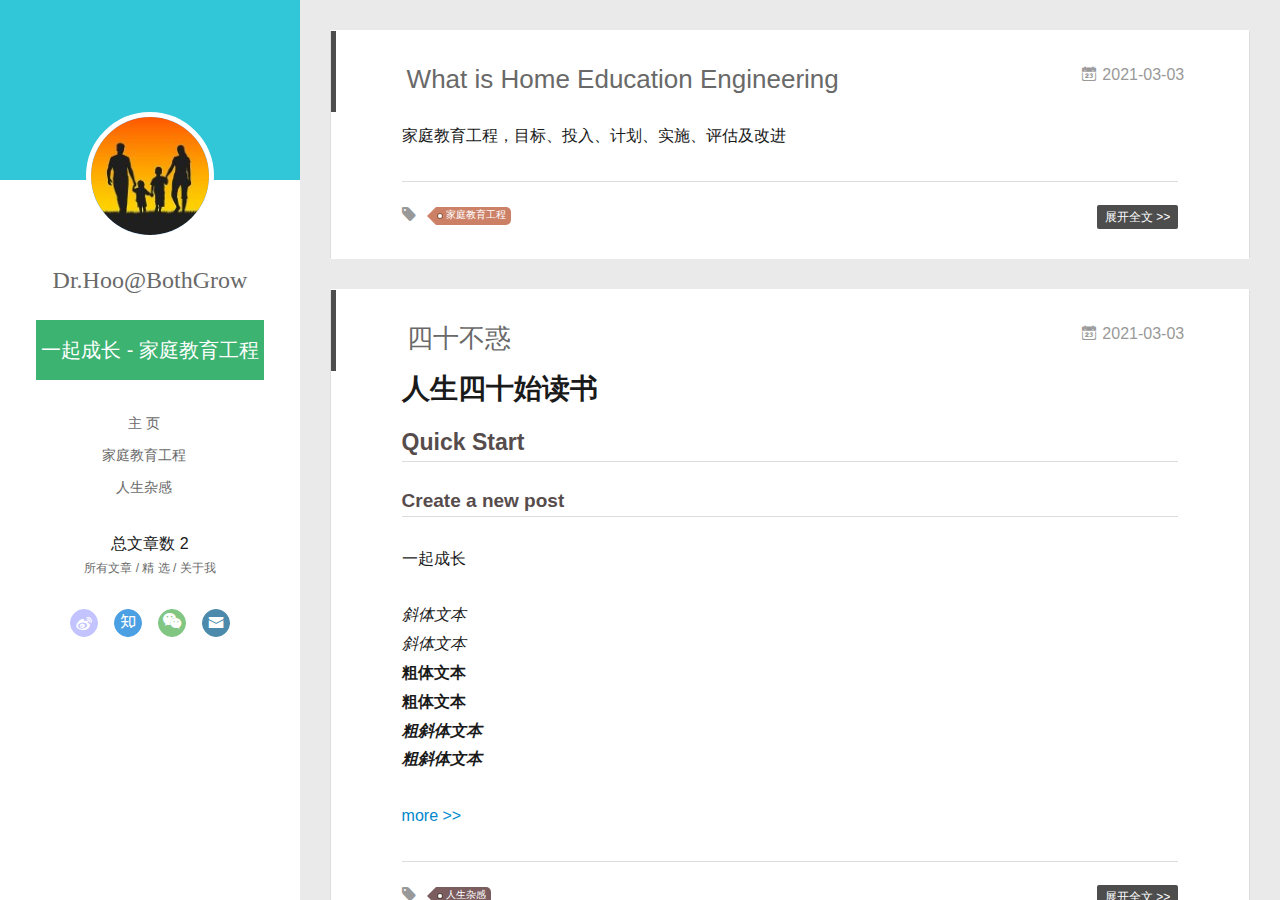
==== commit 19e07559: "Site updated: 2021-03-11 12:13:10" ====
--- a/index.html
+++ b/index.html
@@ -19,7 +19,7 @@
     <link rel="alternative" href="/atom.xml" title="BothGrow - Home Education Engineering" type="application/atom+xml">
   
   
-    <link rel="icon" href="img/atvar.jpg">
+    <link rel="icon" href="img/atvar0.jpg">
   
   <link rel="stylesheet" type="text/css" href="/./main.0cf68a.css">
   <style type="text/css">
@@ -43,7 +43,7 @@
 <div class="intrude-less">
 	<header id="header" class="inner">
 		<a href="/" class="profilepic">
-			<img src="/img/atvar.jpg" class="js-avatar">
+			<img src="/img/atvar1.jpg" class="js-avatar">
 		</a>
 		<hgroup>
 		  <h1 class="header-author"><a href="/">Dr.Hoo@BothGrow</a></h1>
@@ -108,7 +108,7 @@
 	<div class="intrude-less">
 		<header id="header" class="inner">
 			<div class="profilepic">
-				<img src="img/atvar.jpg" class="js-avatar">
+				<img src="img/atvar1.jpg" class="js-avatar">
 			</div>
 			<hgroup>
 			  <h3 class="header-author js-header-author">Dr.Hoo@BothGrow</h3>
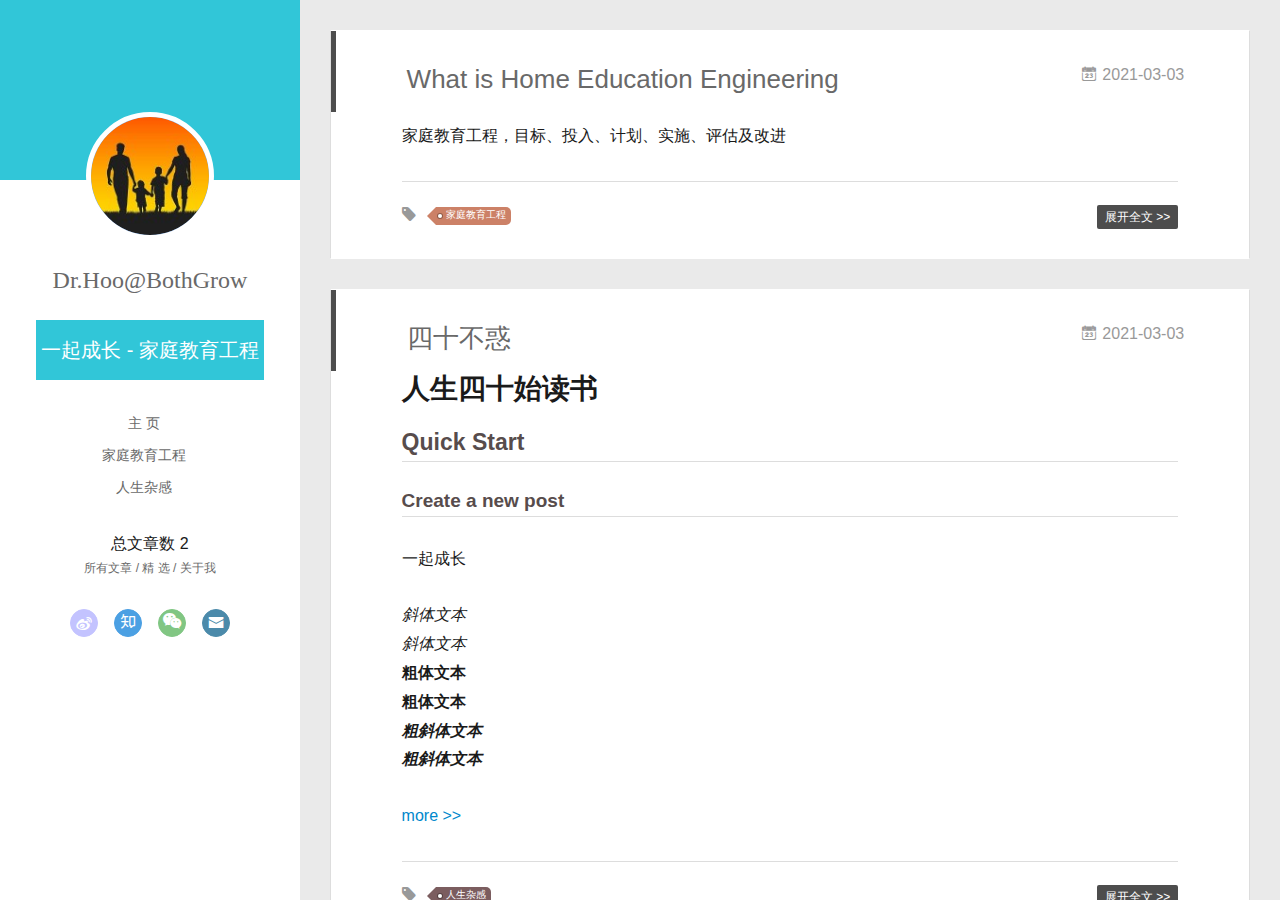
==== commit 70172538: "Site updated: 2021-03-11 14:44:40" ====
--- a/index.html
+++ b/index.html
@@ -108,7 +108,7 @@
 	<div class="intrude-less">
 		<header id="header" class="inner">
 			<div class="profilepic">
-				<img src="img/atvar1.jpg" class="js-avatar">
+				<img src="/img/atvar1.jpg" class="js-avatar">
 			</div>
 			<hgroup>
 			  <h3 class="header-author js-header-author">Dr.Hoo@BothGrow</h3>
--- a/main.0cf68a.css
+++ b/main.0cf68a.css
@@ -1 +1 @@
-.clearfix:after,.clearfix:before{content:"";display:table}.clearfix:after{clear:both}.left-col.show{box-shadow:0 0 6px 0 rgba(0,0,0,.75)}.mid-col,.mid-col.show .article,.tools-col,.tools-col .tools-section .search-tag.tagcloud .article-tag-list,.tools-col .tools-section .search-ul .search-tag span:hover,.tools-col .tools-section .search-ul .search-time span:hover,.tools-col .tools-section .search-ul .search-title:hover,.tools-col .tools-section .search-wrap .icon{transition:all .2s ease-in;-ms-transition:all .2s ease-in}@-webkit-keyframes leftIn{0%,60%,75%,90%,to{-webkit-animation-timing-function:cubic-bezier(.215,.61,.355,1);animation-timing-function:cubic-bezier(.215,.61,.355,1)}0%{-webkit-transform:translateZ(0);transform:translateZ(0)}60%{-webkit-transform:translate3d(358px,0,0);transform:translate3d(358px,0,0)}75%{-webkit-transform:translate3d(323px,0,0);transform:translate3d(323px,0,0)}90%{-webkit-transform:translate3d(338px,0,0);transform:translate3d(338px,0,0)}to{-webkit-transform:translate3d(333px,0,0);transform:translate3d(333px,0,0)}}@keyframes leftIn{0%,60%,75%,90%,to{-webkit-animation-timing-function:cubic-bezier(.215,.61,.355,1);animation-timing-function:cubic-bezier(.215,.61,.355,1)}0%{-webkit-transform:translateZ(0);transform:translateZ(0)}60%{-webkit-transform:translate3d(358px,0,0);transform:translate3d(358px,0,0)}75%{-webkit-transform:translate3d(323px,0,0);transform:translate3d(323px,0,0)}90%{-webkit-transform:translate3d(338px,0,0);transform:translate3d(338px,0,0)}to{-webkit-transform:translate3d(333px,0,0);transform:translate3d(333px,0,0)}}.mid-col.show{-webkit-animation-duration:.8s;animation-duration:.8s;-webkit-animation-fill-mode:both;animation-fill-mode:both;-webkit-animation-name:leftIn;animation-name:leftIn}@-webkit-keyframes leftOut{0%,60%,75%,90%,to{-webkit-animation-timing-function:cubic-bezier(.215,.61,.355,1);animation-timing-function:cubic-bezier(.215,.61,.355,1)}0%{-webkit-transform:translate3d(333px,0,0);transform:translate3d(333px,0,0)}60%{-webkit-transform:translate3d(-25px,0,0);transform:translate3d(-25px,0,0)}75%{-webkit-transform:translate3d(10px,0,0);transform:translate3d(10px,0,0)}90%{-webkit-transform:translate3d(-5px,0,0);transform:translate3d(-5px,0,0)}to{-webkit-transform:translateZ(0);transform:translateZ(0)}}@keyframes leftOut{0%,60%,75%,90%,to{-webkit-animation-timing-function:cubic-bezier(.215,.61,.355,1);animation-timing-function:cubic-bezier(.215,.61,.355,1)}0%{-webkit-transform:translate3d(333px,0,0);transform:translate3d(333px,0,0)}60%{-webkit-transform:translate3d(-25px,0,0);transform:translate3d(-25px,0,0)}75%{-webkit-transform:translate3d(10px,0,0);transform:translate3d(10px,0,0)}90%{-webkit-transform:translate3d(-5px,0,0);transform:translate3d(-5px,0,0)}to{-webkit-transform:translateZ(0);transform:translateZ(0)}}.mid-col.hide{-webkit-animation-duration:.8s;animation-duration:.8s;-webkit-animation-name:leftOut;animation-name:leftOut}@-webkit-keyframes smallLeftIn{0%,60%,75%,90%,to{-webkit-animation-timing-function:cubic-bezier(.215,.61,.355,1);animation-timing-function:cubic-bezier(.215,.61,.355,1)}0%{-webkit-transform:translateZ(0);transform:translateZ(0)}60%{-webkit-transform:translate3d(325px,0,0);transform:translate3d(325px,0,0)}75%{-webkit-transform:translate3d(290px,0,0);transform:translate3d(290px,0,0)}90%{-webkit-transform:translate3d(305px,0,0);transform:translate3d(305px,0,0)}to{-webkit-transform:translate3d(300px,0,0);transform:translate3d(300px,0,0)}}@keyframes smallLeftIn{0%,60%,75%,90%,to{-webkit-animation-timing-function:cubic-bezier(.215,.61,.355,1);animation-timing-function:cubic-bezier(.215,.61,.355,1)}0%{-webkit-transform:translateZ(0);transform:translateZ(0)}60%{-webkit-transform:translate3d(325px,0,0);transform:translate3d(325px,0,0)}75%{-webkit-transform:translate3d(290px,0,0);transform:translate3d(290px,0,0)}90%{-webkit-transform:translate3d(305px,0,0);transform:translate3d(305px,0,0)}to{-webkit-transform:translate3d(300px,0,0);transform:translate3d(300px,0,0)}}.tools-col.show{-webkit-animation-duration:.8s;animation-duration:.8s;-webkit-animation-fill-mode:both;animation-fill-mode:both;-webkit-animation-name:smallLeftIn;animation-name:smallLeftIn}@-webkit-keyframes smallleftOut{0%,60%,75%,90%,to{-webkit-animation-timing-function:cubic-bezier(.215,.61,.355,1);animation-timing-function:cubic-bezier(.215,.61,.355,1)}0%{-webkit-transform:translate3d(333px,0,0);transform:translate3d(333px,0,0)}60%{-webkit-transform:translate3d(-25px,0,0);transform:translate3d(-25px,0,0)}75%{-webkit-transform:translate3d(10px,0,0);transform:translate3d(10px,0,0)}90%{-webkit-transform:translate3d(-5px,0,0);transform:translate3d(-5px,0,0)}to{-webkit-transform:translateZ(0);transform:translateZ(0)}}@keyframes smallleftOut{0%,60%,75%,90%,to{-webkit-animation-timing-function:cubic-bezier(.215,.61,.355,1);animation-timing-function:cubic-bezier(.215,.61,.355,1)}0%{-webkit-transform:translate3d(333px,0,0);transform:translate3d(333px,0,0)}60%{-webkit-transform:translate3d(-25px,0,0);transform:translate3d(-25px,0,0)}75%{-webkit-transform:translate3d(10px,0,0);transform:translate3d(10px,0,0)}90%{-webkit-transform:translate3d(-5px,0,0);transform:translate3d(-5px,0,0)}to{-webkit-transform:translateZ(0);transform:translateZ(0)}}.tools-col.hide{-webkit-animation-duration:.8s;animation-duration:.8s;-webkit-animation-fill-mode:both;animation-fill-mode:both;-webkit-animation-name:smallleftOut;animation-name:smallleftOut}html{-ms-text-size-adjust:100%;-webkit-text-size-adjust:100%;-webkit-tap-highlight-color:transparent;height:100%}body{margin:0;font-size:14px;font-family:Helvetica Neue,Helvetica,STHeiTi,Arial,sans-serif;line-height:1.5;color:#333;background-color:#fff;min-height:100%}article,aside,details,figcaption,figure,footer,header,hgroup,main,menu,nav,section,summary{display:block}audio,canvas,progress,video{display:inline-block}audio:not([controls]){display:none;height:0}progress{vertical-align:baseline}[hidden],template{display:none}a{background:transparent;text-decoration:none;color:#08c}a:active{outline:0}abbr[title]{border-bottom:1px dotted}b,strong{font-weight:700}dfn{font-style:italic}mark{background:#ff0;color:#000}small{font-size:80%}sub,sup{font-size:75%;line-height:0;position:relative;vertical-align:baseline}sup{top:-.5em}sub{bottom:-.25em}img{border:0;vertical-align:middle;max-width:100%}svg:not(:root){overflow:hidden}pre{overflow:auto;white-space:pre;white-space:pre-wrap;word-wrap:break-word}code,kbd,pre,samp{font-family:monospace,monospace;font-size:1em}button,input,optgroup,select,textarea{color:inherit;font:inherit;margin:0;vertical-align:middle}button,input,select{overflow:visible}button,select{text-transform:none}button,html input[type=button],input[type=reset],input[type=submit]{-webkit-appearance:button;cursor:pointer}[disabled]{cursor:default}button::-moz-focus-inner,input::-moz-focus-inner{border:0;padding:0}input{line-height:normal}input[type=checkbox],input[type=radio]{box-sizing:border-box;padding:0}input[type=number]::-webkit-inner-spin-button,input[type=number]::-webkit-outer-spin-button{height:auto}input[type=search]{-webkit-appearance:textfield;box-sizing:border-box}input[type=search]::-webkit-search-cancel-button,input[type=search]::-webkit-search-decoration{-webkit-appearance:none}fieldset{border:1px solid silver;margin:0 2px;padding:.35em .625em .75em}legend{border:0;padding:0}textarea{overflow:auto;resize:vertical;vertical-align:top}optgroup{font-weight:700}button,input,select,textarea{outline:0}input,textarea{-webkit-user-modify:read-write-plaintext-only}input::-ms-clear,input::-ms-reveal{display:none}input::-moz-placeholder,textarea::-moz-placeholder{color:#999}input:-ms-input-placeholder,textarea:-ms-input-placeholder{color:#999}input::-webkit-input-placeholder,textarea::-webkit-input-placeholder{color:#999}.placeholder{color:#999}table{border-collapse:collapse;border-spacing:0}td,th{padding:0}blockquote,figure,form,h1,h2,h3,h4,h5,h6,p{margin:0}dd,dl,li,ol,ul{margin:0;padding:0}ol,ul{list-style:none outside none}h1,h2,h3{line-height:2;font-weight:400}h1{font-size:18px}h2{font-size:16px}h3{font-size:14px}i{font-style:normal}*{box-sizing:border-box}@font-face{font-family:iconfont;src:url(./fonts/iconfont.b322fa.eot);src:url(./fonts/iconfont.b322fa.eot#iefix) format("embedded-opentype"),url(./fonts/iconfont.8c627f.woff) format("woff"),url(./fonts/iconfont.16acc2.ttf) format("truetype"),url(./fonts/iconfont.45d7ee.svg#iconfont) format("svg")}[class*=" icon-"],[class^=icon-]{font-family:iconfont!important;speak:none;font-size:16px;font-style:normal;font-weight:400;font-variant:normal;text-transform:none;line-height:1;-webkit-font-smoothing:antialiased;-moz-osx-font-smoothing:grayscale}.icon-twitter:before{content:"\E600"}.icon-facebook:before{content:"\E601"}.icon-clock:before{content:"\E602"}.icon-mail:before{content:"\E609"}.icon-link:before{content:"\E6AB"}.icon-search:before{content:"\E65B"}.icon-smile:before{content:"\E64A"}.icon-roundrightfill:before{content:"\E65A"}.icon-list:before{content:"\E682"}.icon-book:before{content:"\E6FE"}.icon-home:before{content:"\E6BB"}.icon-share:before{content:"\E618"}.icon-back:before{content:"\E625"}.icon-qq:before{content:"\E62D"}.icon-weibo:before{content:"\E619"}.icon-segmentfault:before{content:"\E603"}.icon-sort:before{content:"\E700"}.icon-jianshu:before{content:"\E613"}.icon-circle-left:before{content:"\E71F"}.icon-circle-right:before{content:"\E720"}.icon-loading:before{content:"\E614"}.icon-acfun:before{content:"\E604"}.icon-close:before{content:"\E60C"}.icon-tumblr:before{content:"\E6B0"}.icon-calendar:before{content:"\E667"}.icon-rss:before{content:"\E877"}.icon-price-tags:before{content:"\E6F9"}.icon-quo-left:before{content:"\E7F5"}.icon-quo-right:before{content:"\E7F6"}.icon-back1:before{content:"\E64E"}.icon-github:before{content:"\E735"}.icon-film:before{content:"\E7B7"}.icon-weixin:before{content:"\E61F"}.icon-qzone:before{content:"\E680"}.icon-catgory:before{content:"\E605"}.icon-douban:before{content:"\E64C"}.icon-roundleftfill:before{content:"\E799"}.icon-tuding:before{content:"\E651"}.icon-zhihu:before{content:"\E61B"}.icon-linkedin:before{content:"\E6D4"}.icon-google:before{content:"\E635"}.icon-plane:before{content:"\E62F"}.icon-bilibili:before{content:"\E622"}.icon-psn:before{content:"\E6C7"}body,button,input,select,textarea{color:#1a1a1a;font-family:lucida grande,lucida sans unicode,lucida,helvetica,Hiragino Sans GB,Microsoft YaHei,WenQuanYi Micro Hei,sans-serif;font-size:16px;font-size:1rem;line-height:1.75}body{overflow-y:hidden;background:#eaeaea}#container,body,html{height:100%;overflow-x:hidden;overflow-y:auto}#mobile-nav{display:none}#container{position:relative;min-height:100%}#container .anm-canvas{display:none}#container.show .anm-canvas{display:block;position:fixed}.body-wrap{margin-bottom:80px}.mid-col{position:absolute;right:0;min-height:100%;background:#eaeaea;left:300px;width:auto}.mid-col.show{background:none;opacity:.9}.mid-col.show .article{background:hsla(0,0%,100%,.3)}.left-col{background:#fff;width:300px;position:fixed;opacity:1;transition:all .2s ease-in;height:100%;z-index:999}.left-col .overlay{width:100%;height:180px;position:absolute;background-color:#4d4d4d;}.left-col .intrude-less{width:76%;text-align:center;margin:112px auto 0}.left-col #header{width:100%;height:300px;position:relative;border-bottom:1px solid color-border}.left-col #header a{color:#696969}.left-col #header a:hover{color:#b0a0aa}.left-col #header .header-subtitle{text-align:center;color:#FFF;background-color:MediumSeaGreen;font-size:20px;line-height:60px;overflow:hidden;text-overflow:ellipsis;display:-webkit-box;-webkit-line-clamp:2;-webkit-box-orient:vertical}.left-col #header .header-menu{font-weight:300;line-height:31px;text-transform:uppercase;float:none;min-height:150px;margin-left:-12px;text-align:center;display:-webkit-box;-webkit-box-orient:horizontal;-webkit-box-pack:center;-webkit-box-align:center}.left-col #header .header-menu li{cursor:default}.left-col #header .header-menu li a{font-size:14px;min-width:300px}.left-col #header .header-smart-menu{font-size:12px;margin-bottom:20px}.left-col #header .header-smart-menu a:after{content:"/"}.left-col #header .header-smart-menu a:last-child:after{content:""}.left-col #header .profilepic{display:block;border:5px solid #fff;border-radius:300px;width:128px;height:128px;margin:0 auto;position:relative;overflow:hidden;background:#88acdb;-webkit-transition:all .2s ease-in;display:-webkit-box;-webkit-box-orient:horizontal;-webkit-box-pack:center;-webkit-box-align:center;text-align:center}.left-col #header .profilepic img{border-radius:300px;opacity:1;-webkit-transition:all .2s ease-in}.left-col #header .profilepic img.show{width:100%;height:100%;opacity:1}.left-col #header .header-author{text-align:center;margin:.67em 0;font-family:Roboto,serif;font-size:24px;transition:.3s}::-webkit-scrollbar{width:10px;height:10px}::-webkit-scrollbar-button{width:0;height:0}::-webkit-scrollbar-button:end:decrement,::-webkit-scrollbar-button:start:increment{display:none}::-webkit-scrollbar-corner{display:block}::-webkit-scrollbar-thumb{border-radius:8px;background-color:rgba(0,0,0,.2)}::-webkit-scrollbar-thumb:hover{border-radius:8px;background-color:rgba(0,0,0,.5)}::-webkit-scrollbar-thumb,::-webkit-scrollbar-track{border-right:1px solid transparent;border-left:1px solid transparent}::-webkit-scrollbar-track:hover{background-color:rgba(0,0,0,.15)}::-webkit-scrollbar-button:start{width:10px;height:10px;background:url(./img/scrollbar_arrow.png) no-repeat 0 0}::-webkit-scrollbar-button:start:hover{background:url(./img/scrollbar_arrow.png) no-repeat -15px 0}::-webkit-scrollbar-button:start:active{background:url(./img/scrollbar_arrow.png) no-repeat -30px 0}::-webkit-scrollbar-button:end{width:10px;height:10px;background:url(./img/scrollbar_arrow.png) no-repeat 0 -18px}::-webkit-scrollbar-button:end:hover{background:url(./img/scrollbar_arrow.png) no-repeat -15px -18px}::-webkit-scrollbar-button:end:active{background:url(./img/scrollbar_arrow.png) no-repeat -30px -18px}.article-entry .highlight,.article-entry pre{background:#272822;margin:10px 0;padding:10px;overflow:auto;color:#fff;font-size:.9em;line-height:22.400000000000002px}.article-entry .gist .gist-file .gist-data .line-numbers,.article-entry .highlight .gutter pre,.article-entry .highlight .gutter pre .line{color:#666}.article-entry code,.article-entry pre{font-family:Source Code Pro,Consolas,Monaco,Menlo,monospace}.article-entry code{background:#eee;padding:0 .3em;border:none}.article-entry pre code{background:none;text-shadow:none;padding:0;color:#fff}.article-entry .highlight{border-radius:4px}.article-entry .highlight pre{border:none;margin:0;padding:0}.article-entry .highlight table{margin:0;width:auto}.article-entry .highlight td{border:none;padding:0}.article-entry .highlight figcaption{color:highlight-comment;line-height:1em;margin-bottom:1em}.article-entry .highlight figcaption:after,.article-entry .highlight figcaption:before{content:"";display:table}.article-entry .highlight figcaption:after{clear:both}.article-entry .highlight figcaption a{float:right}.article-entry .highlight .gutter pre{text-align:right;padding-right:20px}.article-entry .highlight .gutter pre .line{text-shadow:none}.article-entry .highlight .line{color:#fff;min-height:19px}.article-entry .gist{margin:0 -20px;border-style:solid;border-color:#ddd;border-width:1px 0;background:#272822;padding:15px 20px 15px 0}.article-entry .gist .gist-file{border:none;font-family:Source Code Pro,Consolas,Monaco,Menlo,monospace;margin:0}.article-entry .gist .gist-file .gist-data{background:none;border:none}.article-entry .gist .gist-file .gist-data .line-numbers{background:none;border:none;padding:0 20px 0 0}.article-entry .gist .gist-file .gist-data .line-data{padding:0!important}.article-entry .gist .gist-file .highlight{margin:0;padding:0;border:none}.article-entry .gist .gist-file .gist-meta{background:#272822;color:highlight-comment;font:.85em Helvetica Neue,Helvetica,Arial,sans-serif;text-shadow:0 0;padding:0;margin-top:1em;margin-left:20px}.article-entry .gist .gist-file .gist-meta a{color:#258fb8;font-weight:400}.article-entry .gist .gist-file .gist-meta a:hover{text-decoration:underline}pre .comment{color:#75715e}pre .class .params,pre .function .keyword,pre .keyword{color:#66d9ef}pre .css .value,pre .doctype,pre .function,pre .params,pre .tag{color:#fff}pre .at_rule,pre .at_rule .keyword,pre .css~* .tag,pre .preprocessor,pre .preprocessor .keyword,pre .title{color:#f92672}pre .attribute,pre .built_in,pre .class,pre .css~* .class,pre .function .title{color:#a6e22e}pre .string,pre .value{color:#e6db74}pre .number{color:#7163d7}pre .css~* .id,pre .id{color:#fd971f}#header .tagcloud a{color:#fff}.tagcloud a{display:inline-block;text-decoration:none;font-weight:400;font-size:10px;color:#fff;height:18px;line-height:18px;float:left;padding:0 5px 0 10px;position:relative;border-radius:0 5px 5px 0;margin:5px 9px 5px 8px;font-family:Menlo,Monaco,Andale Mono,lucida console,Courier New,monospace}.tagcloud a:hover{opacity:.8}.tagcloud a:before{content:" ";width:0;height:0;position:absolute;top:0;left:-18px;border:9px solid transparent}.tagcloud a:after{content:" ";width:4px;height:4px;background-color:#fff;border-radius:4px;box-shadow:0 0 0 1px rgba(0,0,0,.3);position:absolute;top:7px;left:2px}.tagcloud a.color1{background:#ff945c}.tagcloud a.color1:before{border-right-color:#ff945c}.tagcloud a.color2{background:#cc8167}.tagcloud a.color2:before{border-right-color:#cc8167}.tagcloud a.color3{background:#ba8f6c}.tagcloud a.color3:before{border-right-color:#ba8f6c}.tagcloud a.color4{background:#94635c}.tagcloud a.color4:before{border-right-color:#94635c}.tagcloud a.color5{background:#7b5d5f}.tagcloud a.color5:before{border-right-color:#7b5d5f}.article-tag-list .article-tag-list-item{float:left}.article-pop-out .icon-tuding{color:#999;float:left;margin-right:10px;margin-top:6px}.article-category,.article-category .article-tag-list,.article-tag,.article-tag .article-tag-list{float:left}.article-category .icon,.article-tag .icon{color:#999;float:left;margin-right:10px;margin-top:6px}.article-pop-out{float:left}.archive-article-date{color:#999;margin-right:7.6923%;float:right}.archive-article-date .icon{margin:5px 5px 5px 0}.glass{background-color:rgba(54,70,93,.9);z-index:998;transition:opacity .15s;width:100%;height:100%;display:none}.glass,.tagcloud-ctn{left:0;opacity:1;bottom:0;position:fixed;right:0;top:0}.tagcloud-ctn{z-index:90120;background-size:100% 100%}.tagcloud-ctn .tagcloud-global{position:fixed;top:50%;left:50%;margin-top:-115px;margin-left:-315px;width:630px}.tagcloud-ctn .tagcloud-global a{width:80px;height:80px;border-radius:50%;background:#f2992e;color:#fff;display:block;float:left;line-height:80px;text-align:center}.tagcloud-ctn .tagcloud-global .tab-post-types .tab-post-type:first-child .post-type-icon{background:#f2992e}.tagcloud-ctn .tagcloud-global .tab-post-types .tab-post-type:nth-child(2) .post-type-icon{background:#56bc8a}.tagcloud-ctn .tagcloud-global .tab-post-types .tab-post-type:nth-child(3) .post-type-icon{background:#4aa8d8}.tagcloud-ctn .tagcloud-global .tab-post-types .tab-post-type:nth-child(4) .post-type-icon{background:#a77dc2}.tagcloud-ctn .tagcloud-global .tab-post-types .tab-post-type:nth-child(5) .post-type-icon{background:#dd765d}#header .header-nav{width:100%;position:absolute;transition:-webkit-transform .3s ease-in;transition:transform .3s ease-in;transition:transform .3s ease-in,-webkit-transform .3s ease-in}#header .header-nav .social{margin-top:10px;text-align:center;display:-webkit-box;display:-ms-flexbox;display:flex;-ms-flex-wrap:wrap;flex-wrap:wrap;-webkit-box-pack:center;-ms-flex-pack:center;justify-content:center}#header .header-nav .social a{border-radius:50%;display:-moz-inline-stack;display:inline-block;vertical-align:middle;*vertical-align:auto;zoom:1;*display:inline;margin:0 8px 15px;transition:.3s;text-align:center;color:#fff;opacity:.7;width:28px;height:28px;line-height:26px}#header .header-nav .social a:hover{opacity:1}#header .header-nav .social a.weibo{background:#aaf;border:1px solid #aaf}#header .header-nav .social a.weibo:hover{border:1px solid #aaf}#header .header-nav .social a.segmentfault{background:#009a61;border:1px solid #009a61}#header .header-nav .social a.segmentfault:hover{border:1px solid #009a61}#header .header-nav .social a.rss{background:#ef7522;border:1px solid #ef7522}#header .header-nav .social a.rss:hover{border:1px solid #cf5d0f}#header .header-nav .social a.github{background:#afb6ca;border:1px solid #afb6ca}#header .header-nav .social a.github:hover{border:1px solid #909ab6}#header .header-nav .social a.facebook{background:#3b5998;border:1px solid #3b5998}#header .header-nav .social a.facebook:hover{border:1px solid #2d4373}#header .header-nav .social a.google{background:#c83d20;border:1px solid #c83d20}#header .header-nav .social a.google:hover{border:1px solid #9c3019}#header .header-nav .social a.twitter{background:#55cff8;border:1px solid #55cff8}#header .header-nav .social a.twitter:hover{border:1px solid #24c1f6}#header .header-nav .social a.linkedin{background:#005a87;border:1px solid #005a87}#header .header-nav .social a.linkedin:hover{border:1px solid #006b98}#header .header-nav .social a.acfun{background:#fd4c5d;border:1px solid #fd4c5d}#header .header-nav .social a.acfun:hover{border:1px solid #fd4c5d}#header .header-nav .social a.bilibili{background:#e15280;border:1px solid #e15280}#header .header-nav .social a.bilibili:hover{border:1px solid #e15280}#header .header-nav .social a.zhihu{background:#0078d8;border:1px solid #0078d8}#header .header-nav .social a.zhihu:hover{border:1px solid #0078d8}#header .header-nav .social a.douban{background:#06c611;border:1px solid #06c611}#header .header-nav .social a.douban:hover{border:1px solid #06c611}#header .header-nav .social a.mail{background:#005a87;border:1px solid #005a87}#header .header-nav .social a.mail:hover{border:1px solid #006b98}#header .header-nav .social a.jianshu{background:#ff5722;border:1px solid #ff5722}#header .header-nav .social a.jianshu:hover{border:1px solid #ff5722}#header .header-nav .social a.weixin{background:#4caf50;border:1px solid #4caf50}#header .header-nav .social a.weixin:hover{border:1px solid #4caf50}#header .header-nav .social a.qq{background:#34baad;border:1px solid #34baad}#header .header-nav .social a.qq:hover{border:1px solid #34baad}#header .header-nav .social a.psn{background:#086ef6;border:1px solid #086ef6}#header .header-nav .social a.psn:hover{border:1px solid #086ef6}#page-nav{text-align:center;margin-top:30px}#page-nav .page-number{width:20px;height:25px;background:#4d4d4d;display:inline-block;color:#fff;line-height:25px;font-size:12px;margin:0 5px 30px;border-radius:2px}#page-nav .page-number:hover{background:#5e5e5e}#page-nav .current{background:#88acdb;cursor:default}#page-nav .current:hover{background:#88acdb}#page-nav .extend{color:#4d4d4d;margin:0 27px;opacity:1}#page-nav .extend:hover{color:#5e5e5e}#page-nav:hover .extend{opacity:1}.archives-wrap{position:relative;margin:0 30px;padding-right:60px;border-bottom:1px solid #eee;background:#fff}.archives-wrap:first-child{margin-top:30px}.archives-wrap:last-child{margin-bottom:80px}.archives-wrap .archive-year-wrap{line-height:35px;width:200px;position:absolute;padding-top:15px;font-size:1.8em;z-index:1}.archives-wrap .archive-year-wrap a{color:#666;font-weight:700;padding-left:48px}.archives{position:relative}.archives .article-info{border:none}.archives .archive-article{margin-left:200px;padding:20px 0;border-bottom:1px solid #eee;border-top:1px solid #fff;position:relative}.archives .archive-article:first-child{border-top:none}.archives .archive-article:last-child{border-bottom:none}.archives .archive-article-title{font-size:16px;color:#333;transition:color .3s}.archives .archive-article-title:hover{color:#657b83}.archives .archive-article-title span{display:block;color:#a8a8a8;font-size:12px;line-height:14px;height:7px;padding-left:2px}.archives .archive-article-title span:before{display:inline-block;content:"\201C";font-family:serif;font-size:30px;float:left;margin:4px 4px 0 -12px;color:#c8c8c8}.archive-article-inner .icon-clock{margin-right:5px}.archive-article-inner .archive-article-header{position:relative;min-height:36px}.archive-article-inner .article-meta{position:relative;float:right;margin-top:-10px;color:#555;background:none;text-align:right;width:auto}.archive-article-inner .article-meta .article-date time{color:#aaa}.archive-article-inner .article-meta .archive-article-date,.archive-article-inner .article-meta .article-tag-list{margin-right:30px;display:-moz-inline-stack;display:inline-block;vertical-align:middle;zoom:1;color:#666;font-size:14px}.archive-article-inner .article-meta .archive-article-date{cursor:default;font-size:12px;margin-bottom:5px;margin-top:-10px;margin-right:0}.archive-article-inner .article-meta .article-category:before{float:left;margin-top:1px;left:15px}.archive-article-inner .article-meta .article-category .article-category-link{width:auto;max-width:83px;padding-left:10px}.archive-article-inner .article-meta .article-tag-list{margin-top:0}.archive-article-inner .article-meta .article-tag-list:before{left:15px}.archive-article-inner .article-meta .article-tag-list .article-tag-list-item{display:inline-block;width:auto;max-width:83px;padding-left:8px;font-size:12px}.tools-col{width:300px;height:100%;position:fixed;left:0;top:0;z-index:0;padding:0;opacity:0;-webkit-overflow-scrolling:touch;overflow-scrolling:touch}.tools-col.show{opacity:1}.tools-col.hide{z-index:0}.tools-col .tools-nav{display:none}.tools-col .tools-section,.tools-col .tools-wrap{height:100%;color:#e5e5e5;width:360px;overflow:hidden;overflow-y:auto}.tools-col .tools-section ::-webkit-scrollbar,.tools-col .tools-wrap ::-webkit-scrollbar{display:none}.tools-col .tools-section .search-wrap{width:310px;margin:20px 20px 10px;position:relative}.tools-col .tools-section .search-wrap .search-ipt{width:310px;color:#fff;background:none;border:none;border-bottom:2px solid #fff;font-family:Roboto,serif}.tools-col .tools-section .search-wrap .icon{position:absolute;right:0;top:7px;color:#fff;cursor:pointer}.tools-col .tools-section .search-wrap .icon:hover{-webkit-transform:scale(1.2);transform:scale(1.2)}.tools-col .tools-section .search-wrap ::-webkit-input-placeholder{color:#ededed}.tools-col .tools-section .search-tag.tagcloud{text-align:center;position:relative}.tools-col .tools-section .search-tag.tagcloud .search-tag-wording{font-size:12px;float:right;margin:4px 75px 0 0}.tools-col .tools-section .search-tag.tagcloud .search-switch{width:40px;height:25px;display:block}.tools-col .tools-section .search-tag.tagcloud .search-switch input{width:40px;height:14px;position:absolute;top:0;right:30px;z-index:2;border:0;background:0 0;-webkit-appearance:none;outline:0}.tools-col .tools-section .search-tag.tagcloud .search-switch input:before{content:"";width:40px;height:14px;border:1px solid #bdcabc;background-color:#fdfdfd;border-radius:20px;cursor:pointer;display:inline-block;position:relative;vertical-align:middle;box-sizing:content-box;box-shadow:inset 0 0 0 0 #dfdfdf;transition:border .4s,box-shadow .4s;background-clip:content-box}.tools-col .tools-section .search-tag.tagcloud .search-switch input:checked:before{border-color:#64bd63;box-shadow:inset 0 0 0 .16rem #64bd63;background-color:#64bd63;transition:border .4s,box-shadow .4s,background-color 1.2s}.tools-col .tools-section .search-tag.tagcloud .search-switch input:checked:after{left:27px;background:#fff}.tools-col .tools-section .search-tag.tagcloud .search-switch input:after{content:"";width:14px;height:14px;position:absolute;top:16px;left:2px;-webkit-transform:translateY(-50%);border-radius:100%;background-color:#91c0f1;box-shadow:0 1px 1px rgba(0,0,0,.4);transition:left .2s;cursor:pointer}.tools-col .tools-section .search-tag.tagcloud .article-tag-list{display:none;margin:15px 10px 0;padding:10px;background:hsla(0,0%,100%,.2)}.tools-col .tools-section .search-tag.tagcloud .article-tag-list.show{display:block}.tools-col .tools-section .search-tag.tagcloud .a{float:none}.tools-col .tools-section .search-ul{margin-top:10px;color:rgba(77,77,77,.75);-webkit-overflow-scrolling:touch;overflow-scrolling:touch;overflow-y:auto}.tools-col .tools-section .search-ul .search-li{padding:10px 20px;border-bottom:1px dotted #dcdcdc}.tools-col .tools-section .search-ul .search-li:hover{background:hsla(0,0%,100%,.2)}.tools-col .tools-section .search-ul .search-title{overflow:hidden;white-space:nowrap;text-overflow:ellipsis;display:block;color:#fffff8;text-shadow:1px 1px rgba(77,77,77,.25)}.tools-col .tools-section .search-ul .search-title .icon{margin-right:10px;color:#fffdd8}.tools-col .tools-section .search-ul .search-title:hover{color:#fff}.tools-col .tools-section .search-ul .search-tag,.tools-col .tools-section .search-ul .search-time{font-size:12px;color:#fffdd8;margin-right:10px}.tools-col .tools-section .search-ul .search-tag .icon,.tools-col .tools-section .search-ul .search-time .icon{margin-right:0}.tools-col .tools-section .search-ul .search-tag span,.tools-col .tools-section .search-ul .search-time span{cursor:pointer}.tools-col .tools-section .search-ul .search-tag span:hover,.tools-col .tools-section .search-ul .search-time span:hover{color:#fff}.tools-col .tools-section .search-ul .search-time{float:left}.tools-col .tools-section .search-ul .search-tag span{margin-right:5px}.tools-col .tools-section-friends{padding-top:30px}.tools-col .aboutme-wrap{display:-webkit-box;display:-ms-flexbox;display:flex;-webkit-box-align:center;-ms-flex-align:center;align-items:center;-webkit-box-pack:center;-ms-flex-pack:center;justify-content:center;width:100%;height:100%;color:#fffdd8;text-shadow:1px 1px rgba(77,77,77,.45)}.body-wrap>article{position:relative}@-webkit-keyframes cd-bounce-1{0%{opacity:0;-webkit-transform:scale(1)}60%{opacity:1;-webkit-transform:scale(1.01)}to{-webkit-transform:scale(1)}}@keyframes cd-bounce-1{0%{opacity:0;-webkit-transform:scale(1);transform:scale(1)}60%{opacity:1;-webkit-transform:scale(1.01);transform:scale(1.01)}to{-webkit-transform:scale(1);transform:scale(1)}}.article{margin:30px;position:relative;border:1px solid #ddd;border-top:1px solid #fff;border-bottom:1px solid #fff;background:#fff;transition:all .2s ease-in}.article img{max-width:100%}.article-inner h1.article-title,.article-title{color:#696969;margin-left:0;font-weight:300;line-height:35px;margin-bottom:20px;font-size:26px;transition:color .3s}.article-header{border-left:5px solid #4d4d4d;padding:30px 0 15px 25px;padding-left:7.6923%}.article-meta{width:150px;font-size:14;text-align:right;position:absolute;right:0;top:23px;text-align:center;z-index:1}.article-meta time{color:#aaa}.article-meta time .icon-clock{margin-right:8px;font-size:16px}.article-more-link{margin-top:0;text-align:left;float:right}.article-more-link a{background:#4d4d4d;color:#fff;font-size:12px;padding:5px 8px;line-height:16px;border-radius:2px;transition:background .3s}.article-more-link a:hover{background:#3c3c3c}.article-more-link a.hidden{visibility:hidden}.article-info.info-on-right{margin:10px 0 0;float:right}.article-info-index.article-info{padding-top:20px;margin:30px 7.6923% 0;min-height:72px;border-top:1px solid #ddd}.article-info-post.article-info{padding:0;border:none;margin:-30px 0 20px 7.6923%}.article-inner p{margin:0 0 1.75em}.article-inner{border-color:#d1d1d1}.article-inner h1{font-size:28px;font-size:1.75rem;line-height:1.25;margin-top:2em;margin-bottom:1em}.article-inner h2{font-size:23px;font-size:1.4375rem;line-height:1.2173913043;margin-top:2.4347826087em;margin-bottom:1.2173913043em}.article-inner h3{font-size:19px;font-size:1.1875rem;line-height:1.1052631579;margin-top:2.9473684211em;margin-bottom:1.4736842105em}.article-inner h4,.article-inner h5,.article-inner h6{font-size:16px;font-size:1rem;line-height:1.3125;margin-top:3.5em;margin-bottom:1.75em}.article-inner h4{letter-spacing:.140625em;text-transform:uppercase}.article-inner h6{font-style:italic}.article-inner h1,.article-inner h2,.article-inner h3,.article-inner h4,.article-inner h5,.article-inner h6{font-weight:900}.article-inner h1:first-child,.article-inner h2:first-child,.article-inner h3:first-child,.article-inner h4:first-child,.article-inner h5:first-child,.article-inner h6:first-child{margin-top:0}.article-inner h1:first-child{margin-bottom:10px;display:inline}.article-entry{line-height:1.8em;padding-right:7.6923%;padding-left:7.6923%}.article-entry p{margin-top:10px}.article-entry li code,.article-entry p code{padding:1px 3px;margin:0 3px;background:#ddd;border:1px solid #ccc;font-family:Menlo,Monaco,Andale Mono,lucida console,Courier New,monospace;word-wrap:break-word;font-size:14px}.article-entry blockquote{background:#ddd;border-left:5px solid #ccc;padding:15px 20px;margin-top:10px;border-left:5px solid #657b83;background:#f6f6f6}.article-entry blockquote p{margin-top:0;margin-bottom:0}.article-entry em{font-style:italic}.article-entry ul li:before{content:"";width:6px;height:6px;border:1px solid #999;border-radius:10px;background:#aaa;display:inline-block;margin-right:10px;float:left;margin-top:10px}.article-entry ol{counter-reset:item}.article-entry ol li:before{counter-increment:item;content:counter(item) ".";margin-right:10px}.article-entry ol,.article-entry ul{font-size:14px;margin:10px 0}.article-entry li ol,.article-entry li ul{margin-left:30px}.article-entry li ol li:before,.article-entry li ul li:before{content:"";background:#dedede}.article-entry h1{margin-top:30px}.article-entry h2,.article-entry h3,.article-entry h4,.article-entry h5,.article-entry h6{margin-top:20px;font-weight:700;color:#574c4c;padding-bottom:5px;border-bottom:1px solid #ddd}.article-entry video{max-width:100%}.article-entry strong{font-weight:700}.article-entry .caption{display:block;font-size:.8em;color:#aaa}.article-entry hr{height:0;margin-top:20px;margin-bottom:20px;border-left:0;border-right:0;border-top:1px solid #ddd;border-bottom:1px solid #fff}.article-entry pre{line-height:1.5;margin-top:10px;padding:5px 15px;overflow-x:auto;color:#657b83;border:1px solid #ccc;text-shadow:0 1px #444;font-family:Menlo,Monaco,Andale Mono,lucida console,Courier New,monospace}.article-entry pre code{font-size:14px}.article-entry table{width:100%;border:1px solid #dedede;margin:15px 0;border-collapse:collapse}.article-entry table td,.article-entry table tr{height:35px}.article-entry table thead tr{background:#f8f8f8}.article-entry table tbody tr:hover{background:#efefef}.article-entry table td,.article-entry table th{border:1px solid #dedede;padding:0 10px}.article-entry figure table{border:none;width:auto;margin:0}.article-entry figure table tbody tr:hover{background:none}#article-nav{margin:0 0 20px;padding:0 32px 10px;min-height:30px}#article-nav .article-nav-link-wrap{font-size:14px}#article-nav .article-nav-link-wrap .article-nav-title{display:inline-block;font-size:16px;transition:color .3s}#article-nav .article-nav-link-wrap:hover .article-nav-title,#article-nav .article-nav-link-wrap:hover i{color:#4d4d4d}#article-nav #article-nav-older{float:right}#disqus_thread,#gitment-ctn,#SOHUCS,.cloud-tie-wrapper,.duoshuo{padding:0 30px!important;min-height:20px}#SOHUCS #SOHU_MAIN .module-cmt-list .block-cont-gw{border-bottom:1px dashed #c8c8c8!important}.share-wrap{min-height:20px}.share-btn{float:right;position:relative}.share-icons{display:-webkit-box;display:-ms-flexbox;display:flex;-webkit-box-pack:center;-ms-flex-pack:center;justify-content:center;-webkit-box-align:center;-ms-flex-align:center;align-items:center;-ms-flex-wrap:wrap;flex-wrap:wrap}.share-icons a{border:1px solid #fff;border-radius:50%;display:-moz-inline-stack;display:inline-block;vertical-align:middle;zoom:1;margin:10px;transition:.3s;text-align:center;color:#fff;opacity:.7;width:28px;height:28px;line-height:26px;text-shadow:1px 1px 1px #509eb7}.share-icons a:active{color:#fff}.share-icons a:hover{-webkit-transform:scale(1.2);transform:scale(1.2)}.share-icons a.share-outer{border:none;color:#fff;background:#4d4d4d;text-shadow:none}.page-modal{position:fixed;top:24%;left:50%;z-index:1001;padding:20px;text-align:center;color:#727272;background:#fff;border-radius:4px;box-shadow:0 2px 5px 0 rgba(0,0,0,.16),0 2px 10px 0 rgba(0,0,0,.12);opacity:0;-webkit-transform:translate(-50%,-200%);transform:translate(-50%,-200%)}.page-modal p{margin-bottom:10px}.page-modal.ready{visibility:hidden;display:block;-webkit-transform:translate(-50%,-100%);transform:translate(-50%,-100%);transition:.3s}.page-modal.in{visibility:visible;opacity:1;-webkit-transform:translate(-50%);transform:translate(-50%)}.page-modal .close{position:absolute;right:15px;top:15px;color:rgba(0,0,0,.2);font-size:16px;line-height:20px}.page-modal .close:active,.page-modal .close:hover{color:rgba(0,0,0,.4)}.mask{visibility:hidden;position:fixed;top:0;left:0;bottom:0;z-index:1000;width:100%;height:100%;background:#000;opacity:0;filter:alpha(opacity=0);pointer-events:none;transition:.3s ease-in-out}.mask.in{visibility:visible;pointer-events:auto;opacity:.3}.page-reward{margin:60px 0;text-align:center}.page-reward .page-reward-btn{position:relative;display:inline-block;width:56px;height:56px;line-height:56px;font-size:20px;color:#fff;background:#f44336;border-radius:50%;box-shadow:0 2px 5px 0 rgba(0,0,0,.16),0 2px 10px 0 rgba(0,0,0,.12);transition:.4s ease-in-out}.page-reward .page-reward-btn:active,.page-reward .page-reward-btn:hover{box-shadow:0 6px 12px rgba(0,0,0,.2),0 4px 15px rgba(0,0,0,.2)}.page-reward .page-reward-btn .tooltip-item{display:block;width:56px;height:56px}.page-reward .reward-box{display:-webkit-box;display:-ms-flexbox;display:flex;-ms-flex-pack:distribute;justify-content:space-around}.page-reward .reward-p{color:#fff;font-weight:700;text-shadow:1px 1px 1px #45b9e0}.page-reward .reward-p .icon{margin:0 10px;color:#ddd}.page-reward .reward-type{font-size:16px;display:block;color:#4d4d4d;margin:20px 0 0}.page-reward .reward-img{width:130px;height:130px;border:6px solid #fff;border-radius:3px}.wrap-side-operation{position:fixed;right:40px;bottom:50px;z-index:999;font-size:14px}.wrap-side-operation .icon-plane{color:#fff;text-shadow:1px 1px 1px #509eb7;opacity:.7;font-size:52px;line-height:40px;width:40px;text-align:center;display:block}.mod-side-operation{width:40px;text-align:center}.jump-container:hover .icon-back{background:rgba(36,193,246,.9)}.jump-container,.toc-container{position:relative;cursor:pointer;width:40px;height:40px;opacity:.8}.jump-plan-container{position:absolute;top:-11px;left:-4px;width:50px;height:61px;overflow:hidden}.jump-plan-container .jump-plane{display:block;position:absolute;width:42px;height:66px;-webkit-transform:translateY(68px);transform:translateY(68px);left:-2px}.mod-side-operation__jump-to-top .icon-back{transition:.3s;color:#fff;background:#ccc;-webkit-transform:rotate(90deg);transform:rotate(90deg);font-size:32px;line-height:40px;width:40px;text-align:center;display:block}.mod-side-operation__jump-to-top .icon-back:hover{background:#24c1f6;color:#24c1f6}.toc-container.tooltip-left{background:#ccc;margin-top:10px;transition:.3s}.toc-container.tooltip-left:hover{background:rgba(36,193,246,.9)}.toc-container.tooltip-left .icon-font{font-size:22px;line-height:40px;color:#fff}.toc-container.tooltip-left .tooltip{width:40px;height:40px;top:0;left:0}.toc-container.tooltip-left .tooltip-east .tooltip-content{min-height:100px;text-align:left;padding:5px 0 5px 20px;right:4.7em;min-width:200px;width:auto;font-size:14px;text-shadow:1px 1px 1px #398199;bottom:-10px;-webkit-transform-origin:100% 100%;transform-origin:100% 100%;-webkit-transform:translate3d(0,-10px,0) rotate3d(1,1,1,-30deg);transform:translate3d(0,-10px,0) rotate3d(1,1,1,-30deg)}.toc-container.tooltip-left .tooltip-east .tooltip-content a{color:#fff}.toc-container.tooltip-left .tooltip-east .tooltip-content:after{top:auto;bottom:23px}.toc-container.tooltip-left .tooltip-east .tooltip-content .toc-article{max-height:500px;overflow-x:hidden;overflow-y:auto}.toc-container.tooltip-left .tooltip-east .tooltip-content .toc-article li ol,.toc-container.tooltip-left .tooltip-east .tooltip-content .toc-article li ul{margin-left:30px}.toc-container.tooltip-left .tooltip-east .tooltip-content .toc-article li{white-space:nowrap}.toc-container.tooltip-left .tooltip:hover .tooltip-content{bottom:-10px;-webkit-transform:translate(0);transform:translate(0)}.tooltip-left .tooltip{position:absolute;z-index:999;cursor:pointer;width:28px;height:28px;top:-10px;right:10px}.tooltip-left .tooltip:hover a.share-outer{background:#24c1f6}@-webkit-keyframes pulse{0%{-webkit-transform:scale3d(.5,.5,1)}to{-webkit-transform:scaleX(1)}}@keyframes pulse{0%{-webkit-transform:scale3d(.5,.5,1);transform:scale3d(.5,.5,1)}to{-webkit-transform:scaleX(1);transform:scaleX(1)}}.tooltip-left .tooltip-content{position:absolute;background:rgba(36,193,246,.9);z-index:9999;width:200px;bottom:50%;margin-bottom:-10px;border-radius:20px;font-size:1.1em;text-align:center;color:#fff;opacity:0;cursor:default;pointer-events:none;-webkit-font-smoothing:antialiased;transition:opacity .3s,-webkit-transform .3s;transition:opacity .3s,transform .3s;transition:opacity .3s,transform .3s,-webkit-transform .3s}.tooltip-left .tooltip-west .tooltip-content{left:3.5em;-webkit-transform-origin:-2em 50%;transform-origin:-2em 50%;-webkit-transform:translate3d(0,50%,0) rotate3d(1,1,1,30deg);transform:translate3d(0,50%,0) rotate3d(1,1,1,30deg)}.tooltip-left .tooltip-east .tooltip-content{right:3.5em;-webkit-transform-origin:calc(100% + 2em) 50%;transform-origin:calc(100% + 2em) 50%;-webkit-transform:translate3d(0,50%,0) rotate3d(1,1,1,-30deg);transform:translate3d(0,50%,0) rotate3d(1,1,1,-30deg)}.tooltip-left .tooltip:hover .tooltip-content{opacity:1;-webkit-transform:translate3d(0,50%,0) rotate3d(0,0,0,0);transform:translate3d(0,50%,0) rotate3d(0,0,0,0);pointer-events:auto}.tooltip-left .tooltip-content:after,.tooltip-left .tooltip-content:before{content:"";position:absolute}.tooltip-left .tooltip-content:before{height:100%;width:3em}.tooltip-left .tooltip-content:after{width:2em;height:2em;top:50%;margin:-1em 0 0;background:url(./fonts/tooltip.4004ff.svg) no-repeat 50%;background-size:100%}.tooltip-left .tooltip-west .tooltip-content:after,.tooltip-left .tooltip-west .tooltip-content:before{right:99%}.tooltip-left .tooltip-east .tooltip-content:after,.tooltip-left .tooltip-east .tooltip-content:before{left:99%}.tooltip-left .tooltip-east .tooltip-content:after{-webkit-transform:scaleX(-1);transform:scaleX(-1)}.tooltip-top .tooltip{display:inline;position:relative;z-index:999}.tooltip-top .tooltip:after{content:"";position:absolute;width:100%;height:20px;bottom:100%;left:50%;pointer-events:none;-webkit-transform:translateX(-50%);transform:translateX(-50%)}.tooltip-top .tooltip:hover:after{pointer-events:auto}.tooltip-top .tooltip-content{position:absolute;z-index:9999;width:370px;left:50%;bottom:100%;font-size:20px;line-height:1.4;text-align:center;font-weight:400;color:#4d4d4d;background:transparent;opacity:0;margin:0 0 -10px -185px;cursor:default;pointer-events:none;font-family:Satisfy,cursive;-webkit-font-smoothing:antialiased;transition:opacity .3s .3s;padding-bottom:80px}.tooltip-top .tooltip:hover .tooltip-content{opacity:1;pointer-events:auto;transition-delay:0s}.tooltip-top .tooltip-content span{display:block}.tooltip-top .tooltip-text{border-bottom:10px solid #4d4d4d;overflow:hidden;-webkit-transform:scaleX(0);transform:scaleX(0);transition:-webkit-transform .3s .3s;transition:transform .3s .3s;transition:transform .3s .3s,-webkit-transform .3s .3s}.tooltip-top .tooltip:hover .tooltip-text{transition-delay:0s;-webkit-transform:scaleX(1);transform:scaleX(1)}.tooltip-top .tooltip-inner{background:rgba(36,193,246,.9);padding:40px;-webkit-transform:translate3d(0,100%,0);transform:translate3d(0,100%,0);webkit-transition:-webkit-transform .3s;transition:-webkit-transform .3s;transition:transform .3s;transition:transform .3s,-webkit-transform .3s}.tooltip-top .tooltip:hover .tooltip-inner{transition-delay:.3s;-webkit-transform:translateZ(0);transform:translateZ(0)}.tooltip-top .tooltip-content:after{content:"";left:50%;border:solid transparent;height:0;width:0;position:absolute;pointer-events:none;border-color:transparent;border-top-color:#4d4d4d;border-width:10px;margin-left:-10px}#footer{font-size:12px;font-family:Menlo,Monaco,Andale Mono,lucida console,Courier New,monospace;text-shadow:0 1px #fff;position:absolute;bottom:30px;opacity:.6;width:100%;text-align:center}#footer .outer{padding:0 30px}.footer-left{float:left}.footer-right{float:right}@media screen and (max-width:800px){#container,body,html{height:auto;overflow-x:hidden;overflow-y:auto}#mobile-nav{display:block}.body-wrap{margin-bottom:0}.left-col{display:none}.mid-col{left:0}#header .header-nav,.mid-col{position:relative}.wrap-side-operation{display:none}.cloud-tie-wrapper{padding:0;min-height:20px}.tools-col{left:-300px;width:300px}.tools-col .tools-wrap{padding-top:48px}.tools-col .tools-section,.tools-col .tools-wrap{width:300px}.tools-col .tools-section .search-wrap,.tools-col .tools-wrap .search-wrap{width:280px}.tools-col .tools-section .search-tag.tagcloud,.tools-col .tools-wrap .search-tag.tagcloud{margin-right:-30px}.tools-col .tools-section .search-ul .search-li,.tools-col .tools-wrap .search-ul .search-li{padding:5px 20px}.tools-col.show .header-menu.tools-nav{display:block}#container .header-author.fixed{position:fixed;top:-29px;width:100%;color:#ddd}.mobile-mask{width:100%;height:100%;position:fixed;top:0;left:0;background:rgba(0,0,0,.85);z-index:999}.btnctn{position:fixed;width:50px;height:50px;top:-5px;z-index:4}.btnctn .slider-trigger{position:absolute;z-index:101;width:42px;height:42px;text-align:center;line-height:50px}.btnctn .slider-trigger.back{top:0;left:0}.btnctn .slider-trigger.list{bottom:0;left:0}.btnctn .slider-trigger:hover{background:#444}.btnctn .slider-trigger .icon{font-size:24px;color:#fff}.article-header{border-left:none;padding:0;border-bottom:1px dotted #ddd}.article-header h1{margin-bottom:10px}.article-header .archive-article-date{float:none}.header-subtitle .icon{margin:0 10px;color:#d0d0d0}.article-info-index.article-info{min-height:40px;padding-top:10px;margin:0;border-top:1px solid #ddd}.article-info-post.article-info{margin:0;padding-top:10px;border:none}#viewer-box .viewer-box-l{font-size:14px}.article-nav-link-wrap{margin:5px 0;display:block;clear:both}.article-nav-link-wrap .icon-circle-right{float:left;margin:6px 4px 0 0}.article{padding:10px;margin:10px 0;border:0;font-size:16px;color:#555}.article .article-more-link{margin:0}.article .article-entry{padding:10px 0 30px}.article .article-inner h1.article-title,.article .article-title{font-size:18px;font-weight:300;display:block;margin:0}.article .article-meta{width:auto;height:30px;margin-top:-5px;position:ralative}.article .article-meta .article-date{font-size:12px;border-radius:0;color:#666;background:none;height:auto;padding:0;margin:0;width:100%;text-align:left;margin-left:10px}.article .article-meta .article-date time{width:auto;float:right;margin-right:10px}.article .article-meta .article-tag-list{margin-top:7px;position:absolute;right:10px;top:0}.article .article-meta .article-tag-list:before{float:left;margin-top:1px;left:0}.article .article-meta .article-tag-list .article-tag-list-item{float:left;padding-left:0;width:auto;max-width:83px}.article .article-meta .article-category{margin-top:7px;position:absolute;right:10px;top:-30px}.article .article-meta .article-category:before{float:left;margin-top:1px;left:15px}.article .article-meta .article-category .article-category-link{max-width:83px;width:auto;padding-left:10px}.article #article-nav-older{float:none;display:block}.share{padding:3px 10px}#disqus_thread,.duoshuo{padding:0 13px}#article-nav{margin:0;padding:5px 10px 10px}#article-nav #article-nav-older{float:none}#article-nav .article-nav-link-wrap .article-nav-title{font-size:16px}#page-nav .extend{opacity:1}.instagram .open-ins{left:2px;top:-30px;color:#aaa}.info-on-right{float:none}.archives-wrap{margin:10px 10px 0;padding:10px}.archives-wrap .archive-article-title{font-size:16px}.archives-wrap .archive-year-wrap{position:relative;padding:0}.archives-wrap .archive-year-wrap a{padding:0}.archives-wrap .article-meta .archive-article-date{font-size:12px;margin-right:10px;margin-top:-5px}.archives-wrap .article-meta .article-tag-list-link{font-size:12px}.archives .archive-article{padding:10px 0;margin-left:0}#footer{position:relative;bottom:0}#footer .footer-left{float:none;margin-bottom:10px}#footer .footer-right{float:none}#mobile-nav .header-author{margin:0;position:relative;z-index:2;color:#424242}#mobile-nav .overlay{height:110px;position:absolute;width:100%;z-index:2;background:#4d4d4d;}#mobile-nav #header{padding:10px 0 0}#mobile-nav #header .profilepic{display:block;position:relative;z-index:100}.header-menu{height:auto;margin:10px 0 20px}.header-menu.tools-nav{display:none;position:fixed;left:0;width:100%;z-index:9999}.header-menu.tools-nav ul{margin-right:28px}.header-menu.tools-nav li,.header-menu.tools-nav ul{border-color:#fff}.header-menu.tools-nav li a,.header-menu.tools-nav ul a{color:#fff}.header-menu.tools-nav li a.active,.header-menu.tools-nav ul a.active{background:#81b5cc}.header-menu ul{text-align:center;cursor:default;display:-webkit-box;display:-ms-flexbox;display:flex;margin:0 auto;-webkit-box-align:center;-ms-flex-align:center;align-items:center;-ms-flex-pack:distribute;justify-content:space-around;position:relative;z-index:1;border:1px solid #a0a0a0;border-radius:3px}.header-menu li{border-left:1px solid #a0a0a0}.header-menu li:first-child{border-left:0}.header-menu li:last-child{border-right:0}.header-menu li a{font-size:14px;overflow:hidden;text-overflow:ellipsis;white-space:nowrap;display:block;color:#a0a0a0}.header-menu li a.active{color:#eaeaea;background:#a0a0a0}.profilepic{display:block;border:5px solid #fff;border-radius:300px;width:128px;height:128px;margin:0 auto;position:relative;overflow:hidden;background:#88acdb;-webkit-transition:all .2s ease-in;display:-webkit-box;-webkit-box-orient:horizontal;-webkit-box-pack:center;-webkit-box-align:center;text-align:center}.header-author{text-align:center;margin:.67em 0;font-family:Roboto,serif;font-size:24px;transition:.3s}.header-subtitle{text-align:center;color:#999;background-color:MediumSeaGreen;font-size:20px;line-height:60px;overflow:hidden;text-overflow:ellipsis;display:-webkit-box;-webkit-line-clamp:2;-webkit-box-orient:vertical;padding:0 24px}}/*! PhotoSwipe Default UI CSS by Dmitry Semenov | photoswipe.com | MIT license */.pswp__button{width:44px;height:44px;position:relative;background:none;cursor:pointer;overflow:visible;-webkit-appearance:none;display:block;border:0;padding:0;margin:0;float:right;opacity:.75;transition:opacity .2s;box-shadow:none}.pswp__button:focus,.pswp__button:hover{opacity:1}.pswp__button:active{outline:none;opacity:.9}.pswp__button::-moz-focus-inner{padding:0;border:0}.pswp__ui--over-close .pswp__button--close{opacity:1}.pswp__button,.pswp__button--arrow--left:before,.pswp__button--arrow--right:before{background:url(./img/default-skin.png) 0 0 no-repeat;background-size:264px 88px;width:44px;height:44px}@media (-webkit-min-device-pixel-ratio:1.1),(-webkit-min-device-pixel-ratio:1.09375),(min-resolution:1.1dppx),(min-resolution:105dpi){.pswp--svg .pswp__button,.pswp--svg .pswp__button--arrow--left:before,.pswp--svg .pswp__button--arrow--right:before{background-image:url(./fonts/default-skin.b257fa.svg)}.pswp--svg .pswp__button--arrow--left,.pswp--svg .pswp__button--arrow--right{background:none}}.pswp__button--close{background-position:0 -44px}.pswp__button--share{background-position:-44px -44px}.pswp__button--fs{display:none}.pswp--supports-fs .pswp__button--fs{display:block}.pswp--fs .pswp__button--fs{background-position:-44px 0}.pswp__button--zoom{display:none;background-position:-88px 0}.pswp--zoom-allowed .pswp__button--zoom{display:block}.pswp--zoomed-in .pswp__button--zoom{background-position:-132px 0}.pswp--touch .pswp__button--arrow--left,.pswp--touch .pswp__button--arrow--right{visibility:hidden}.pswp__button--arrow--left,.pswp__button--arrow--right{background:none;top:50%;margin-top:-50px;width:70px;height:100px;position:absolute}.pswp__button--arrow--left{left:0}.pswp__button--arrow--right{right:0}.pswp__button--arrow--left:before,.pswp__button--arrow--right:before{content:"";top:35px;background-color:rgba(0,0,0,.3);height:30px;width:32px;position:absolute}.pswp__button--arrow--left:before{left:6px;background-position:-138px -44px}.pswp__button--arrow--right:before{right:6px;background-position:-94px -44px}.pswp__counter,.pswp__share-modal{-webkit-user-select:none;-moz-user-select:none;-ms-user-select:none;user-select:none}.pswp__share-modal{display:block;background:rgba(0,0,0,.5);width:100%;height:100%;top:0;left:0;padding:10px;position:absolute;z-index:1600;opacity:0;transition:opacity .25s ease-out;-webkit-backface-visibility:hidden;will-change:opacity}.pswp__share-modal--hidden{display:none}.pswp__share-tooltip{z-index:1620;position:absolute;background:#fff;top:56px;border-radius:2px;display:block;width:auto;right:44px;box-shadow:0 2px 5px rgba(0,0,0,.25);-webkit-transform:translateY(6px);transform:translateY(6px);transition:-webkit-transform .25s;transition:transform .25s;transition:transform .25s,-webkit-transform .25s;-webkit-backface-visibility:hidden;will-change:transform}.pswp__share-tooltip a{display:block;padding:8px 12px;font-size:14px;line-height:18px}.pswp__share-tooltip a,.pswp__share-tooltip a:hover{color:#000;text-decoration:none}.pswp__share-tooltip a:first-child{border-radius:2px 2px 0 0}.pswp__share-tooltip a:last-child{border-radius:0 0 2px 2px}.pswp__share-modal--fade-in{opacity:1}.pswp__share-modal--fade-in .pswp__share-tooltip{-webkit-transform:translateY(0);transform:translateY(0)}.pswp--touch .pswp__share-tooltip a{padding:16px 12px}a.pswp__share--facebook:before{content:"";display:block;width:0;height:0;position:absolute;top:-12px;right:15px;border:6px solid transparent;border-bottom-color:#fff;-webkit-pointer-events:none;-moz-pointer-events:none;pointer-events:none}a.pswp__share--facebook:hover{background:#3e5c9a;color:#fff}a.pswp__share--facebook:hover:before{border-bottom-color:#3e5c9a}a.pswp__share--twitter:hover{background:#55acee;color:#fff}a.pswp__share--pinterest:hover{background:#ccc;color:#ce272d}a.pswp__share--download:hover{background:#ddd}.pswp__counter{position:absolute;left:0;top:0;height:44px;font-size:13px;line-height:44px;color:#fff;opacity:.75;padding:0 10px}.pswp__caption{position:absolute;left:0;bottom:0;width:100%;min-height:44px}.pswp__caption small{font-size:11px;color:#bbb}.pswp__caption__center{text-align:left;max-width:420px;margin:0 auto;font-size:13px;padding:10px;line-height:20px;color:#ccc}.pswp__caption--empty{display:none}.pswp__caption--fake{visibility:hidden}.pswp__preloader{width:44px;height:44px;position:absolute;top:0;left:50%;margin-left:-22px;opacity:0;transition:opacity .25s ease-out;will-change:opacity;direction:ltr}.pswp__preloader__icn{width:20px;height:20px;margin:12px}.pswp__preloader--active{opacity:1}.pswp__preloader--active .pswp__preloader__icn{background:url(./img/preloader.gif) 0 0 no-repeat}.pswp--css_animation .pswp__preloader--active{opacity:1}.pswp--css_animation .pswp__preloader--active .pswp__preloader__icn{-webkit-animation:clockwise .5s linear infinite;animation:clockwise .5s linear infinite}.pswp--css_animation .pswp__preloader--active .pswp__preloader__donut{-webkit-animation:donut-rotate 1s cubic-bezier(.4,0,.22,1) infinite;animation:donut-rotate 1s cubic-bezier(.4,0,.22,1) infinite}.pswp--css_animation .pswp__preloader__icn{background:none;opacity:.75;width:14px;height:14px;position:absolute;left:15px;top:15px;margin:0}.pswp--css_animation .pswp__preloader__cut{position:relative;width:7px;height:14px;overflow:hidden}.pswp--css_animation .pswp__preloader__donut{box-sizing:border-box;width:14px;height:14px;border:2px solid #fff;border-radius:50%;border-left-color:transparent;border-bottom-color:transparent;position:absolute;top:0;left:0;background:none;margin:0}@media screen and (max-width:1024px){.pswp__preloader{position:relative;left:auto;top:auto;margin:0;float:right}}@-webkit-keyframes clockwise{0%{-webkit-transform:rotate(0deg);transform:rotate(0deg)}to{-webkit-transform:rotate(1turn);transform:rotate(1turn)}}@keyframes clockwise{0%{-webkit-transform:rotate(0deg);transform:rotate(0deg)}to{-webkit-transform:rotate(1turn);transform:rotate(1turn)}}@-webkit-keyframes donut-rotate{0%{-webkit-transform:rotate(0);transform:rotate(0)}50%{-webkit-transform:rotate(-140deg);transform:rotate(-140deg)}to{-webkit-transform:rotate(0);transform:rotate(0)}}@keyframes donut-rotate{0%{-webkit-transform:rotate(0);transform:rotate(0)}50%{-webkit-transform:rotate(-140deg);transform:rotate(-140deg)}to{-webkit-transform:rotate(0);transform:rotate(0)}}.pswp__ui{-webkit-font-smoothing:auto;visibility:visible;opacity:1;z-index:1550}.pswp__top-bar{position:absolute;left:0;top:0;height:44px;width:100%}.pswp--has_mouse .pswp__button--arrow--left,.pswp--has_mouse .pswp__button--arrow--right,.pswp__caption,.pswp__top-bar{-webkit-backface-visibility:hidden;will-change:opacity;transition:opacity 333ms cubic-bezier(.4,0,.22,1)}.pswp--has_mouse .pswp__button--arrow--left,.pswp--has_mouse .pswp__button--arrow--right{visibility:visible}.pswp__caption,.pswp__top-bar{background-color:rgba(0,0,0,.5)}.pswp__ui--fit .pswp__caption,.pswp__ui--fit .pswp__top-bar{background-color:rgba(0,0,0,.3)}.pswp__ui--idle .pswp__button--arrow--left,.pswp__ui--idle .pswp__button--arrow--right,.pswp__ui--idle .pswp__top-bar{opacity:0}.pswp__ui--hidden .pswp__button--arrow--left,.pswp__ui--hidden .pswp__button--arrow--right,.pswp__ui--hidden .pswp__caption,.pswp__ui--hidden .pswp__top-bar{opacity:.001}.pswp__ui--one-slide .pswp__button--arrow--left,.pswp__ui--one-slide .pswp__button--arrow--right,.pswp__ui--one-slide .pswp__counter{display:none}.pswp__element--disabled{display:none!important}.pswp--minimal--dark .pswp__top-bar{background:none}/*! PhotoSwipe main CSS by Dmitry Semenov | photoswipe.com | MIT license */.pswp{display:none;position:absolute;width:100%;height:100%;left:0;top:0;overflow:hidden;-ms-touch-action:none;touch-action:none;z-index:1500;-webkit-text-size-adjust:100%;-webkit-backface-visibility:hidden;outline:none}.pswp *{box-sizing:border-box}.pswp img{max-width:none}.pswp--animate_opacity{opacity:.001;will-change:opacity;transition:opacity 333ms cubic-bezier(.4,0,.22,1)}.pswp--open{display:block}.pswp--zoom-allowed .pswp__img{cursor:zoom-in}.pswp--zoomed-in .pswp__img{cursor:-webkit-grab;cursor:grab}.pswp--dragging .pswp__img{cursor:-webkit-grabbing;cursor:grabbing}.pswp__bg{background:#000;opacity:0;-webkit-transform:translateZ(0);transform:translateZ(0);-webkit-backface-visibility:hidden}.pswp__bg,.pswp__scroll-wrap{position:absolute;left:0;top:0;width:100%;height:100%}.pswp__scroll-wrap{overflow:hidden}.pswp__container,.pswp__zoom-wrap{-ms-touch-action:none;touch-action:none;position:absolute;left:0;right:0;top:0;bottom:0}.pswp__container,.pswp__img{-webkit-user-select:none;-moz-user-select:none;-ms-user-select:none;user-select:none;-webkit-tap-highlight-color:transparent;-webkit-touch-callout:none}.pswp__zoom-wrap{position:absolute;width:100%;-webkit-transform-origin:left top;transform-origin:left top;transition:-webkit-transform 333ms cubic-bezier(.4,0,.22,1);transition:transform 333ms cubic-bezier(.4,0,.22,1);transition:transform 333ms cubic-bezier(.4,0,.22,1),-webkit-transform 333ms cubic-bezier(.4,0,.22,1)}.pswp__bg{will-change:opacity;transition:opacity 333ms cubic-bezier(.4,0,.22,1)}.pswp--animated-in .pswp__bg,.pswp--animated-in .pswp__zoom-wrap{transition:none}.pswp__container,.pswp__zoom-wrap{-webkit-backface-visibility:hidden}.pswp__item{right:0;bottom:0;overflow:hidden}.pswp__img,.pswp__item{position:absolute;left:0;top:0}.pswp__img{width:auto;height:auto}.pswp__img--placeholder{-webkit-backface-visibility:hidden}.pswp__img--placeholder--blank{background:#222}.pswp--ie .pswp__img{width:100%!important;height:auto!important;left:0;top:0}.pswp__error-msg{position:absolute;left:0;top:50%;width:100%;text-align:center;font-size:14px;line-height:16px;margin-top:-8px;color:#ccc}.pswp__error-msg a{color:#ccc;text-decoration:underline}+.clearfix:after,.clearfix:before{content:"";display:table}.clearfix:after{clear:both}.left-col.show{box-shadow:0 0 6px 0 rgba(0,0,0,.75)}.mid-col,.mid-col.show .article,.tools-col,.tools-col .tools-section .search-tag.tagcloud .article-tag-list,.tools-col .tools-section .search-ul .search-tag span:hover,.tools-col .tools-section .search-ul .search-time span:hover,.tools-col .tools-section .search-ul .search-title:hover,.tools-col .tools-section .search-wrap .icon{transition:all .2s ease-in;-ms-transition:all .2s ease-in}@-webkit-keyframes leftIn{0%,60%,75%,90%,to{-webkit-animation-timing-function:cubic-bezier(.215,.61,.355,1);animation-timing-function:cubic-bezier(.215,.61,.355,1)}0%{-webkit-transform:translateZ(0);transform:translateZ(0)}60%{-webkit-transform:translate3d(358px,0,0);transform:translate3d(358px,0,0)}75%{-webkit-transform:translate3d(323px,0,0);transform:translate3d(323px,0,0)}90%{-webkit-transform:translate3d(338px,0,0);transform:translate3d(338px,0,0)}to{-webkit-transform:translate3d(333px,0,0);transform:translate3d(333px,0,0)}}@keyframes leftIn{0%,60%,75%,90%,to{-webkit-animation-timing-function:cubic-bezier(.215,.61,.355,1);animation-timing-function:cubic-bezier(.215,.61,.355,1)}0%{-webkit-transform:translateZ(0);transform:translateZ(0)}60%{-webkit-transform:translate3d(358px,0,0);transform:translate3d(358px,0,0)}75%{-webkit-transform:translate3d(323px,0,0);transform:translate3d(323px,0,0)}90%{-webkit-transform:translate3d(338px,0,0);transform:translate3d(338px,0,0)}to{-webkit-transform:translate3d(333px,0,0);transform:translate3d(333px,0,0)}}.mid-col.show{-webkit-animation-duration:.8s;animation-duration:.8s;-webkit-animation-fill-mode:both;animation-fill-mode:both;-webkit-animation-name:leftIn;animation-name:leftIn}@-webkit-keyframes leftOut{0%,60%,75%,90%,to{-webkit-animation-timing-function:cubic-bezier(.215,.61,.355,1);animation-timing-function:cubic-bezier(.215,.61,.355,1)}0%{-webkit-transform:translate3d(333px,0,0);transform:translate3d(333px,0,0)}60%{-webkit-transform:translate3d(-25px,0,0);transform:translate3d(-25px,0,0)}75%{-webkit-transform:translate3d(10px,0,0);transform:translate3d(10px,0,0)}90%{-webkit-transform:translate3d(-5px,0,0);transform:translate3d(-5px,0,0)}to{-webkit-transform:translateZ(0);transform:translateZ(0)}}@keyframes leftOut{0%,60%,75%,90%,to{-webkit-animation-timing-function:cubic-bezier(.215,.61,.355,1);animation-timing-function:cubic-bezier(.215,.61,.355,1)}0%{-webkit-transform:translate3d(333px,0,0);transform:translate3d(333px,0,0)}60%{-webkit-transform:translate3d(-25px,0,0);transform:translate3d(-25px,0,0)}75%{-webkit-transform:translate3d(10px,0,0);transform:translate3d(10px,0,0)}90%{-webkit-transform:translate3d(-5px,0,0);transform:translate3d(-5px,0,0)}to{-webkit-transform:translateZ(0);transform:translateZ(0)}}.mid-col.hide{-webkit-animation-duration:.8s;animation-duration:.8s;-webkit-animation-name:leftOut;animation-name:leftOut}@-webkit-keyframes smallLeftIn{0%,60%,75%,90%,to{-webkit-animation-timing-function:cubic-bezier(.215,.61,.355,1);animation-timing-function:cubic-bezier(.215,.61,.355,1)}0%{-webkit-transform:translateZ(0);transform:translateZ(0)}60%{-webkit-transform:translate3d(325px,0,0);transform:translate3d(325px,0,0)}75%{-webkit-transform:translate3d(290px,0,0);transform:translate3d(290px,0,0)}90%{-webkit-transform:translate3d(305px,0,0);transform:translate3d(305px,0,0)}to{-webkit-transform:translate3d(300px,0,0);transform:translate3d(300px,0,0)}}@keyframes smallLeftIn{0%,60%,75%,90%,to{-webkit-animation-timing-function:cubic-bezier(.215,.61,.355,1);animation-timing-function:cubic-bezier(.215,.61,.355,1)}0%{-webkit-transform:translateZ(0);transform:translateZ(0)}60%{-webkit-transform:translate3d(325px,0,0);transform:translate3d(325px,0,0)}75%{-webkit-transform:translate3d(290px,0,0);transform:translate3d(290px,0,0)}90%{-webkit-transform:translate3d(305px,0,0);transform:translate3d(305px,0,0)}to{-webkit-transform:translate3d(300px,0,0);transform:translate3d(300px,0,0)}}.tools-col.show{-webkit-animation-duration:.8s;animation-duration:.8s;-webkit-animation-fill-mode:both;animation-fill-mode:both;-webkit-animation-name:smallLeftIn;animation-name:smallLeftIn}@-webkit-keyframes smallleftOut{0%,60%,75%,90%,to{-webkit-animation-timing-function:cubic-bezier(.215,.61,.355,1);animation-timing-function:cubic-bezier(.215,.61,.355,1)}0%{-webkit-transform:translate3d(333px,0,0);transform:translate3d(333px,0,0)}60%{-webkit-transform:translate3d(-25px,0,0);transform:translate3d(-25px,0,0)}75%{-webkit-transform:translate3d(10px,0,0);transform:translate3d(10px,0,0)}90%{-webkit-transform:translate3d(-5px,0,0);transform:translate3d(-5px,0,0)}to{-webkit-transform:translateZ(0);transform:translateZ(0)}}@keyframes smallleftOut{0%,60%,75%,90%,to{-webkit-animation-timing-function:cubic-bezier(.215,.61,.355,1);animation-timing-function:cubic-bezier(.215,.61,.355,1)}0%{-webkit-transform:translate3d(333px,0,0);transform:translate3d(333px,0,0)}60%{-webkit-transform:translate3d(-25px,0,0);transform:translate3d(-25px,0,0)}75%{-webkit-transform:translate3d(10px,0,0);transform:translate3d(10px,0,0)}90%{-webkit-transform:translate3d(-5px,0,0);transform:translate3d(-5px,0,0)}to{-webkit-transform:translateZ(0);transform:translateZ(0)}}.tools-col.hide{-webkit-animation-duration:.8s;animation-duration:.8s;-webkit-animation-fill-mode:both;animation-fill-mode:both;-webkit-animation-name:smallleftOut;animation-name:smallleftOut}html{-ms-text-size-adjust:100%;-webkit-text-size-adjust:100%;-webkit-tap-highlight-color:transparent;height:100%}body{margin:0;font-size:14px;font-family:Helvetica Neue,Helvetica,STHeiTi,Arial,sans-serif;line-height:1.5;color:#333;background-color:#fff;min-height:100%}article,aside,details,figcaption,figure,footer,header,hgroup,main,menu,nav,section,summary{display:block}audio,canvas,progress,video{display:inline-block}audio:not([controls]){display:none;height:0}progress{vertical-align:baseline}[hidden],template{display:none}a{background:transparent;text-decoration:none;color:#08c}a:active{outline:0}abbr[title]{border-bottom:1px dotted}b,strong{font-weight:700}dfn{font-style:italic}mark{background:#ff0;color:#000}small{font-size:80%}sub,sup{font-size:75%;line-height:0;position:relative;vertical-align:baseline}sup{top:-.5em}sub{bottom:-.25em}img{border:0;vertical-align:middle;max-width:100%}svg:not(:root){overflow:hidden}pre{overflow:auto;white-space:pre;white-space:pre-wrap;word-wrap:break-word}code,kbd,pre,samp{font-family:monospace,monospace;font-size:1em}button,input,optgroup,select,textarea{color:inherit;font:inherit;margin:0;vertical-align:middle}button,input,select{overflow:visible}button,select{text-transform:none}button,html input[type=button],input[type=reset],input[type=submit]{-webkit-appearance:button;cursor:pointer}[disabled]{cursor:default}button::-moz-focus-inner,input::-moz-focus-inner{border:0;padding:0}input{line-height:normal}input[type=checkbox],input[type=radio]{box-sizing:border-box;padding:0}input[type=number]::-webkit-inner-spin-button,input[type=number]::-webkit-outer-spin-button{height:auto}input[type=search]{-webkit-appearance:textfield;box-sizing:border-box}input[type=search]::-webkit-search-cancel-button,input[type=search]::-webkit-search-decoration{-webkit-appearance:none}fieldset{border:1px solid silver;margin:0 2px;padding:.35em .625em .75em}legend{border:0;padding:0}textarea{overflow:auto;resize:vertical;vertical-align:top}optgroup{font-weight:700}button,input,select,textarea{outline:0}input,textarea{-webkit-user-modify:read-write-plaintext-only}input::-ms-clear,input::-ms-reveal{display:none}input::-moz-placeholder,textarea::-moz-placeholder{color:#999}input:-ms-input-placeholder,textarea:-ms-input-placeholder{color:#999}input::-webkit-input-placeholder,textarea::-webkit-input-placeholder{color:#999}.placeholder{color:#999}table{border-collapse:collapse;border-spacing:0}td,th{padding:0}blockquote,figure,form,h1,h2,h3,h4,h5,h6,p{margin:0}dd,dl,li,ol,ul{margin:0;padding:0}ol,ul{list-style:none outside none}h1,h2,h3{line-height:2;font-weight:400}h1{font-size:18px}h2{font-size:16px}h3{font-size:14px}i{font-style:normal}*{box-sizing:border-box}@font-face{font-family:iconfont;src:url(./fonts/iconfont.b322fa.eot);src:url(./fonts/iconfont.b322fa.eot#iefix) format("embedded-opentype"),url(./fonts/iconfont.8c627f.woff) format("woff"),url(./fonts/iconfont.16acc2.ttf) format("truetype"),url(./fonts/iconfont.45d7ee.svg#iconfont) format("svg")}[class*=" icon-"],[class^=icon-]{font-family:iconfont!important;speak:none;font-size:16px;font-style:normal;font-weight:400;font-variant:normal;text-transform:none;line-height:1;-webkit-font-smoothing:antialiased;-moz-osx-font-smoothing:grayscale}.icon-twitter:before{content:"\E600"}.icon-facebook:before{content:"\E601"}.icon-clock:before{content:"\E602"}.icon-mail:before{content:"\E609"}.icon-link:before{content:"\E6AB"}.icon-search:before{content:"\E65B"}.icon-smile:before{content:"\E64A"}.icon-roundrightfill:before{content:"\E65A"}.icon-list:before{content:"\E682"}.icon-book:before{content:"\E6FE"}.icon-home:before{content:"\E6BB"}.icon-share:before{content:"\E618"}.icon-back:before{content:"\E625"}.icon-qq:before{content:"\E62D"}.icon-weibo:before{content:"\E619"}.icon-segmentfault:before{content:"\E603"}.icon-sort:before{content:"\E700"}.icon-jianshu:before{content:"\E613"}.icon-circle-left:before{content:"\E71F"}.icon-circle-right:before{content:"\E720"}.icon-loading:before{content:"\E614"}.icon-acfun:before{content:"\E604"}.icon-close:before{content:"\E60C"}.icon-tumblr:before{content:"\E6B0"}.icon-calendar:before{content:"\E667"}.icon-rss:before{content:"\E877"}.icon-price-tags:before{content:"\E6F9"}.icon-quo-left:before{content:"\E7F5"}.icon-quo-right:before{content:"\E7F6"}.icon-back1:before{content:"\E64E"}.icon-github:before{content:"\E735"}.icon-film:before{content:"\E7B7"}.icon-weixin:before{content:"\E61F"}.icon-qzone:before{content:"\E680"}.icon-catgory:before{content:"\E605"}.icon-douban:before{content:"\E64C"}.icon-roundleftfill:before{content:"\E799"}.icon-tuding:before{content:"\E651"}.icon-zhihu:before{content:"\E61B"}.icon-linkedin:before{content:"\E6D4"}.icon-google:before{content:"\E635"}.icon-plane:before{content:"\E62F"}.icon-bilibili:before{content:"\E622"}.icon-psn:before{content:"\E6C7"}body,button,input,select,textarea{color:#1a1a1a;font-family:lucida grande,lucida sans unicode,lucida,helvetica,Hiragino Sans GB,Microsoft YaHei,WenQuanYi Micro Hei,sans-serif;font-size:16px;font-size:1rem;line-height:1.75}body{overflow-y:hidden;background:#eaeaea}#container,body,html{height:100%;overflow-x:hidden;overflow-y:auto}#mobile-nav{display:none}#container{position:relative;min-height:100%}#container .anm-canvas{display:none}#container.show .anm-canvas{display:block;position:fixed}.body-wrap{margin-bottom:80px}.mid-col{position:absolute;right:0;min-height:100%;background:#eaeaea;left:300px;width:auto}.mid-col.show{background:none;opacity:.9}.mid-col.show .article{background:hsla(0,0%,100%,.3)}.left-col{background:#fff;width:300px;position:fixed;opacity:1;transition:all .2s ease-in;height:100%;z-index:999}.left-col .overlay{width:100%;height:180px;position:absolute;background-color:#4d4d4d;}.left-col .intrude-less{width:76%;text-align:center;margin:112px auto 0}.left-col #header{width:100%;height:300px;position:relative;border-bottom:1px solid color-border}.left-col #header a{color:#696969}.left-col #header a:hover{color:#b0a0aa}.left-col #header .header-subtitle{text-align:center;color:#FFF;background-color:#31c6d8;font-size:20px;line-height:60px;overflow:hidden;text-overflow:ellipsis;display:-webkit-box;-webkit-line-clamp:2;-webkit-box-orient:vertical}.left-col #header .header-menu{font-weight:300;line-height:31px;text-transform:uppercase;float:none;min-height:150px;margin-left:-12px;text-align:center;display:-webkit-box;-webkit-box-orient:horizontal;-webkit-box-pack:center;-webkit-box-align:center}.left-col #header .header-menu li{cursor:default}.left-col #header .header-menu li a{font-size:14px;min-width:300px}.left-col #header .header-smart-menu{font-size:12px;margin-bottom:20px}.left-col #header .header-smart-menu a:after{content:"/"}.left-col #header .header-smart-menu a:last-child:after{content:""}.left-col #header .profilepic{display:block;border:5px solid #fff;border-radius:300px;width:128px;height:128px;margin:0 auto;position:relative;overflow:hidden;background:#88acdb;-webkit-transition:all .2s ease-in;display:-webkit-box;-webkit-box-orient:horizontal;-webkit-box-pack:center;-webkit-box-align:center;text-align:center}.left-col #header .profilepic img{border-radius:300px;opacity:1;-webkit-transition:all .2s ease-in}.left-col #header .profilepic img.show{width:100%;height:100%;opacity:1}.left-col #header .header-author{text-align:center;margin:.67em 0;font-family:Roboto,serif;font-size:24px;transition:.3s}::-webkit-scrollbar{width:10px;height:10px}::-webkit-scrollbar-button{width:0;height:0}::-webkit-scrollbar-button:end:decrement,::-webkit-scrollbar-button:start:increment{display:none}::-webkit-scrollbar-corner{display:block}::-webkit-scrollbar-thumb{border-radius:8px;background-color:rgba(0,0,0,.2)}::-webkit-scrollbar-thumb:hover{border-radius:8px;background-color:rgba(0,0,0,.5)}::-webkit-scrollbar-thumb,::-webkit-scrollbar-track{border-right:1px solid transparent;border-left:1px solid transparent}::-webkit-scrollbar-track:hover{background-color:rgba(0,0,0,.15)}::-webkit-scrollbar-button:start{width:10px;height:10px;background:url(./img/scrollbar_arrow.png) no-repeat 0 0}::-webkit-scrollbar-button:start:hover{background:url(./img/scrollbar_arrow.png) no-repeat -15px 0}::-webkit-scrollbar-button:start:active{background:url(./img/scrollbar_arrow.png) no-repeat -30px 0}::-webkit-scrollbar-button:end{width:10px;height:10px;background:url(./img/scrollbar_arrow.png) no-repeat 0 -18px}::-webkit-scrollbar-button:end:hover{background:url(./img/scrollbar_arrow.png) no-repeat -15px -18px}::-webkit-scrollbar-button:end:active{background:url(./img/scrollbar_arrow.png) no-repeat -30px -18px}.article-entry .highlight,.article-entry pre{background:#272822;margin:10px 0;padding:10px;overflow:auto;color:#fff;font-size:.9em;line-height:22.400000000000002px}.article-entry .gist .gist-file .gist-data .line-numbers,.article-entry .highlight .gutter pre,.article-entry .highlight .gutter pre .line{color:#666}.article-entry code,.article-entry pre{font-family:Source Code Pro,Consolas,Monaco,Menlo,monospace}.article-entry code{background:#eee;padding:0 .3em;border:none}.article-entry pre code{background:none;text-shadow:none;padding:0;color:#fff}.article-entry .highlight{border-radius:4px}.article-entry .highlight pre{border:none;margin:0;padding:0}.article-entry .highlight table{margin:0;width:auto}.article-entry .highlight td{border:none;padding:0}.article-entry .highlight figcaption{color:highlight-comment;line-height:1em;margin-bottom:1em}.article-entry .highlight figcaption:after,.article-entry .highlight figcaption:before{content:"";display:table}.article-entry .highlight figcaption:after{clear:both}.article-entry .highlight figcaption a{float:right}.article-entry .highlight .gutter pre{text-align:right;padding-right:20px}.article-entry .highlight .gutter pre .line{text-shadow:none}.article-entry .highlight .line{color:#fff;min-height:19px}.article-entry .gist{margin:0 -20px;border-style:solid;border-color:#ddd;border-width:1px 0;background:#272822;padding:15px 20px 15px 0}.article-entry .gist .gist-file{border:none;font-family:Source Code Pro,Consolas,Monaco,Menlo,monospace;margin:0}.article-entry .gist .gist-file .gist-data{background:none;border:none}.article-entry .gist .gist-file .gist-data .line-numbers{background:none;border:none;padding:0 20px 0 0}.article-entry .gist .gist-file .gist-data .line-data{padding:0!important}.article-entry .gist .gist-file .highlight{margin:0;padding:0;border:none}.article-entry .gist .gist-file .gist-meta{background:#272822;color:highlight-comment;font:.85em Helvetica Neue,Helvetica,Arial,sans-serif;text-shadow:0 0;padding:0;margin-top:1em;margin-left:20px}.article-entry .gist .gist-file .gist-meta a{color:#258fb8;font-weight:400}.article-entry .gist .gist-file .gist-meta a:hover{text-decoration:underline}pre .comment{color:#75715e}pre .class .params,pre .function .keyword,pre .keyword{color:#66d9ef}pre .css .value,pre .doctype,pre .function,pre .params,pre .tag{color:#fff}pre .at_rule,pre .at_rule .keyword,pre .css~* .tag,pre .preprocessor,pre .preprocessor .keyword,pre .title{color:#f92672}pre .attribute,pre .built_in,pre .class,pre .css~* .class,pre .function .title{color:#a6e22e}pre .string,pre .value{color:#e6db74}pre .number{color:#7163d7}pre .css~* .id,pre .id{color:#fd971f}#header .tagcloud a{color:#fff}.tagcloud a{display:inline-block;text-decoration:none;font-weight:400;font-size:10px;color:#fff;height:18px;line-height:18px;float:left;padding:0 5px 0 10px;position:relative;border-radius:0 5px 5px 0;margin:5px 9px 5px 8px;font-family:Menlo,Monaco,Andale Mono,lucida console,Courier New,monospace}.tagcloud a:hover{opacity:.8}.tagcloud a:before{content:" ";width:0;height:0;position:absolute;top:0;left:-18px;border:9px solid transparent}.tagcloud a:after{content:" ";width:4px;height:4px;background-color:#fff;border-radius:4px;box-shadow:0 0 0 1px rgba(0,0,0,.3);position:absolute;top:7px;left:2px}.tagcloud a.color1{background:#ff945c}.tagcloud a.color1:before{border-right-color:#ff945c}.tagcloud a.color2{background:#cc8167}.tagcloud a.color2:before{border-right-color:#cc8167}.tagcloud a.color3{background:#ba8f6c}.tagcloud a.color3:before{border-right-color:#ba8f6c}.tagcloud a.color4{background:#94635c}.tagcloud a.color4:before{border-right-color:#94635c}.tagcloud a.color5{background:#7b5d5f}.tagcloud a.color5:before{border-right-color:#7b5d5f}.article-tag-list .article-tag-list-item{float:left}.article-pop-out .icon-tuding{color:#999;float:left;margin-right:10px;margin-top:6px}.article-category,.article-category .article-tag-list,.article-tag,.article-tag .article-tag-list{float:left}.article-category .icon,.article-tag .icon{color:#999;float:left;margin-right:10px;margin-top:6px}.article-pop-out{float:left}.archive-article-date{color:#999;margin-right:7.6923%;float:right}.archive-article-date .icon{margin:5px 5px 5px 0}.glass{background-color:rgba(54,70,93,.9);z-index:998;transition:opacity .15s;width:100%;height:100%;display:none}.glass,.tagcloud-ctn{left:0;opacity:1;bottom:0;position:fixed;right:0;top:0}.tagcloud-ctn{z-index:90120;background-size:100% 100%}.tagcloud-ctn .tagcloud-global{position:fixed;top:50%;left:50%;margin-top:-115px;margin-left:-315px;width:630px}.tagcloud-ctn .tagcloud-global a{width:80px;height:80px;border-radius:50%;background:#f2992e;color:#fff;display:block;float:left;line-height:80px;text-align:center}.tagcloud-ctn .tagcloud-global .tab-post-types .tab-post-type:first-child .post-type-icon{background:#f2992e}.tagcloud-ctn .tagcloud-global .tab-post-types .tab-post-type:nth-child(2) .post-type-icon{background:#56bc8a}.tagcloud-ctn .tagcloud-global .tab-post-types .tab-post-type:nth-child(3) .post-type-icon{background:#4aa8d8}.tagcloud-ctn .tagcloud-global .tab-post-types .tab-post-type:nth-child(4) .post-type-icon{background:#a77dc2}.tagcloud-ctn .tagcloud-global .tab-post-types .tab-post-type:nth-child(5) .post-type-icon{background:#dd765d}#header .header-nav{width:100%;position:absolute;transition:-webkit-transform .3s ease-in;transition:transform .3s ease-in;transition:transform .3s ease-in,-webkit-transform .3s ease-in}#header .header-nav .social{margin-top:10px;text-align:center;display:-webkit-box;display:-ms-flexbox;display:flex;-ms-flex-wrap:wrap;flex-wrap:wrap;-webkit-box-pack:center;-ms-flex-pack:center;justify-content:center}#header .header-nav .social a{border-radius:50%;display:-moz-inline-stack;display:inline-block;vertical-align:middle;*vertical-align:auto;zoom:1;*display:inline;margin:0 8px 15px;transition:.3s;text-align:center;color:#fff;opacity:.7;width:28px;height:28px;line-height:26px}#header .header-nav .social a:hover{opacity:1}#header .header-nav .social a.weibo{background:#aaf;border:1px solid #aaf}#header .header-nav .social a.weibo:hover{border:1px solid #aaf}#header .header-nav .social a.segmentfault{background:#009a61;border:1px solid #009a61}#header .header-nav .social a.segmentfault:hover{border:1px solid #009a61}#header .header-nav .social a.rss{background:#ef7522;border:1px solid #ef7522}#header .header-nav .social a.rss:hover{border:1px solid #cf5d0f}#header .header-nav .social a.github{background:#afb6ca;border:1px solid #afb6ca}#header .header-nav .social a.github:hover{border:1px solid #909ab6}#header .header-nav .social a.facebook{background:#3b5998;border:1px solid #3b5998}#header .header-nav .social a.facebook:hover{border:1px solid #2d4373}#header .header-nav .social a.google{background:#c83d20;border:1px solid #c83d20}#header .header-nav .social a.google:hover{border:1px solid #9c3019}#header .header-nav .social a.twitter{background:#55cff8;border:1px solid #55cff8}#header .header-nav .social a.twitter:hover{border:1px solid #24c1f6}#header .header-nav .social a.linkedin{background:#005a87;border:1px solid #005a87}#header .header-nav .social a.linkedin:hover{border:1px solid #006b98}#header .header-nav .social a.acfun{background:#fd4c5d;border:1px solid #fd4c5d}#header .header-nav .social a.acfun:hover{border:1px solid #fd4c5d}#header .header-nav .social a.bilibili{background:#e15280;border:1px solid #e15280}#header .header-nav .social a.bilibili:hover{border:1px solid #e15280}#header .header-nav .social a.zhihu{background:#0078d8;border:1px solid #0078d8}#header .header-nav .social a.zhihu:hover{border:1px solid #0078d8}#header .header-nav .social a.douban{background:#06c611;border:1px solid #06c611}#header .header-nav .social a.douban:hover{border:1px solid #06c611}#header .header-nav .social a.mail{background:#005a87;border:1px solid #005a87}#header .header-nav .social a.mail:hover{border:1px solid #006b98}#header .header-nav .social a.jianshu{background:#ff5722;border:1px solid #ff5722}#header .header-nav .social a.jianshu:hover{border:1px solid #ff5722}#header .header-nav .social a.weixin{background:#4caf50;border:1px solid #4caf50}#header .header-nav .social a.weixin:hover{border:1px solid #4caf50}#header .header-nav .social a.qq{background:#34baad;border:1px solid #34baad}#header .header-nav .social a.qq:hover{border:1px solid #34baad}#header .header-nav .social a.psn{background:#086ef6;border:1px solid #086ef6}#header .header-nav .social a.psn:hover{border:1px solid #086ef6}#page-nav{text-align:center;margin-top:30px}#page-nav .page-number{width:20px;height:25px;background:#4d4d4d;display:inline-block;color:#fff;line-height:25px;font-size:12px;margin:0 5px 30px;border-radius:2px}#page-nav .page-number:hover{background:#5e5e5e}#page-nav .current{background:#88acdb;cursor:default}#page-nav .current:hover{background:#88acdb}#page-nav .extend{color:#4d4d4d;margin:0 27px;opacity:1}#page-nav .extend:hover{color:#5e5e5e}#page-nav:hover .extend{opacity:1}.archives-wrap{position:relative;margin:0 30px;padding-right:60px;border-bottom:1px solid #eee;background:#fff}.archives-wrap:first-child{margin-top:30px}.archives-wrap:last-child{margin-bottom:80px}.archives-wrap .archive-year-wrap{line-height:35px;width:200px;position:absolute;padding-top:15px;font-size:1.8em;z-index:1}.archives-wrap .archive-year-wrap a{color:#666;font-weight:700;padding-left:48px}.archives{position:relative}.archives .article-info{border:none}.archives .archive-article{margin-left:200px;padding:20px 0;border-bottom:1px solid #eee;border-top:1px solid #fff;position:relative}.archives .archive-article:first-child{border-top:none}.archives .archive-article:last-child{border-bottom:none}.archives .archive-article-title{font-size:16px;color:#333;transition:color .3s}.archives .archive-article-title:hover{color:#657b83}.archives .archive-article-title span{display:block;color:#a8a8a8;font-size:12px;line-height:14px;height:7px;padding-left:2px}.archives .archive-article-title span:before{display:inline-block;content:"\201C";font-family:serif;font-size:30px;float:left;margin:4px 4px 0 -12px;color:#c8c8c8}.archive-article-inner .icon-clock{margin-right:5px}.archive-article-inner .archive-article-header{position:relative;min-height:36px}.archive-article-inner .article-meta{position:relative;float:right;margin-top:-10px;color:#555;background:none;text-align:right;width:auto}.archive-article-inner .article-meta .article-date time{color:#aaa}.archive-article-inner .article-meta .archive-article-date,.archive-article-inner .article-meta .article-tag-list{margin-right:30px;display:-moz-inline-stack;display:inline-block;vertical-align:middle;zoom:1;color:#666;font-size:14px}.archive-article-inner .article-meta .archive-article-date{cursor:default;font-size:12px;margin-bottom:5px;margin-top:-10px;margin-right:0}.archive-article-inner .article-meta .article-category:before{float:left;margin-top:1px;left:15px}.archive-article-inner .article-meta .article-category .article-category-link{width:auto;max-width:83px;padding-left:10px}.archive-article-inner .article-meta .article-tag-list{margin-top:0}.archive-article-inner .article-meta .article-tag-list:before{left:15px}.archive-article-inner .article-meta .article-tag-list .article-tag-list-item{display:inline-block;width:auto;max-width:83px;padding-left:8px;font-size:12px}.tools-col{width:300px;height:100%;position:fixed;left:0;top:0;z-index:0;padding:0;opacity:0;-webkit-overflow-scrolling:touch;overflow-scrolling:touch}.tools-col.show{opacity:1}.tools-col.hide{z-index:0}.tools-col .tools-nav{display:none}.tools-col .tools-section,.tools-col .tools-wrap{height:100%;color:#e5e5e5;width:360px;overflow:hidden;overflow-y:auto}.tools-col .tools-section ::-webkit-scrollbar,.tools-col .tools-wrap ::-webkit-scrollbar{display:none}.tools-col .tools-section .search-wrap{width:310px;margin:20px 20px 10px;position:relative}.tools-col .tools-section .search-wrap .search-ipt{width:310px;color:#fff;background:none;border:none;border-bottom:2px solid #fff;font-family:Roboto,serif}.tools-col .tools-section .search-wrap .icon{position:absolute;right:0;top:7px;color:#fff;cursor:pointer}.tools-col .tools-section .search-wrap .icon:hover{-webkit-transform:scale(1.2);transform:scale(1.2)}.tools-col .tools-section .search-wrap ::-webkit-input-placeholder{color:#ededed}.tools-col .tools-section .search-tag.tagcloud{text-align:center;position:relative}.tools-col .tools-section .search-tag.tagcloud .search-tag-wording{font-size:12px;float:right;margin:4px 75px 0 0}.tools-col .tools-section .search-tag.tagcloud .search-switch{width:40px;height:25px;display:block}.tools-col .tools-section .search-tag.tagcloud .search-switch input{width:40px;height:14px;position:absolute;top:0;right:30px;z-index:2;border:0;background:0 0;-webkit-appearance:none;outline:0}.tools-col .tools-section .search-tag.tagcloud .search-switch input:before{content:"";width:40px;height:14px;border:1px solid #bdcabc;background-color:#fdfdfd;border-radius:20px;cursor:pointer;display:inline-block;position:relative;vertical-align:middle;box-sizing:content-box;box-shadow:inset 0 0 0 0 #dfdfdf;transition:border .4s,box-shadow .4s;background-clip:content-box}.tools-col .tools-section .search-tag.tagcloud .search-switch input:checked:before{border-color:#64bd63;box-shadow:inset 0 0 0 .16rem #64bd63;background-color:#64bd63;transition:border .4s,box-shadow .4s,background-color 1.2s}.tools-col .tools-section .search-tag.tagcloud .search-switch input:checked:after{left:27px;background:#fff}.tools-col .tools-section .search-tag.tagcloud .search-switch input:after{content:"";width:14px;height:14px;position:absolute;top:16px;left:2px;-webkit-transform:translateY(-50%);border-radius:100%;background-color:#91c0f1;box-shadow:0 1px 1px rgba(0,0,0,.4);transition:left .2s;cursor:pointer}.tools-col .tools-section .search-tag.tagcloud .article-tag-list{display:none;margin:15px 10px 0;padding:10px;background:hsla(0,0%,100%,.2)}.tools-col .tools-section .search-tag.tagcloud .article-tag-list.show{display:block}.tools-col .tools-section .search-tag.tagcloud .a{float:none}.tools-col .tools-section .search-ul{margin-top:10px;color:rgba(77,77,77,.75);-webkit-overflow-scrolling:touch;overflow-scrolling:touch;overflow-y:auto}.tools-col .tools-section .search-ul .search-li{padding:10px 20px;border-bottom:1px dotted #dcdcdc}.tools-col .tools-section .search-ul .search-li:hover{background:hsla(0,0%,100%,.2)}.tools-col .tools-section .search-ul .search-title{overflow:hidden;white-space:nowrap;text-overflow:ellipsis;display:block;color:#fffff8;text-shadow:1px 1px rgba(77,77,77,.25)}.tools-col .tools-section .search-ul .search-title .icon{margin-right:10px;color:#fffdd8}.tools-col .tools-section .search-ul .search-title:hover{color:#fff}.tools-col .tools-section .search-ul .search-tag,.tools-col .tools-section .search-ul .search-time{font-size:12px;color:#fffdd8;margin-right:10px}.tools-col .tools-section .search-ul .search-tag .icon,.tools-col .tools-section .search-ul .search-time .icon{margin-right:0}.tools-col .tools-section .search-ul .search-tag span,.tools-col .tools-section .search-ul .search-time span{cursor:pointer}.tools-col .tools-section .search-ul .search-tag span:hover,.tools-col .tools-section .search-ul .search-time span:hover{color:#fff}.tools-col .tools-section .search-ul .search-time{float:left}.tools-col .tools-section .search-ul .search-tag span{margin-right:5px}.tools-col .tools-section-friends{padding-top:30px}.tools-col .aboutme-wrap{display:-webkit-box;display:-ms-flexbox;display:flex;-webkit-box-align:center;-ms-flex-align:center;align-items:center;-webkit-box-pack:center;-ms-flex-pack:center;justify-content:center;width:100%;height:100%;color:#fffdd8;text-shadow:1px 1px rgba(77,77,77,.45)}.body-wrap>article{position:relative}@-webkit-keyframes cd-bounce-1{0%{opacity:0;-webkit-transform:scale(1)}60%{opacity:1;-webkit-transform:scale(1.01)}to{-webkit-transform:scale(1)}}@keyframes cd-bounce-1{0%{opacity:0;-webkit-transform:scale(1);transform:scale(1)}60%{opacity:1;-webkit-transform:scale(1.01);transform:scale(1.01)}to{-webkit-transform:scale(1);transform:scale(1)}}.article{margin:30px;position:relative;border:1px solid #ddd;border-top:1px solid #fff;border-bottom:1px solid #fff;background:#fff;transition:all .2s ease-in}.article img{max-width:100%}.article-inner h1.article-title,.article-title{color:#696969;margin-left:0;font-weight:300;line-height:35px;margin-bottom:20px;font-size:26px;transition:color .3s}.article-header{border-left:5px solid #4d4d4d;padding:30px 0 15px 25px;padding-left:7.6923%}.article-meta{width:150px;font-size:14;text-align:right;position:absolute;right:0;top:23px;text-align:center;z-index:1}.article-meta time{color:#aaa}.article-meta time .icon-clock{margin-right:8px;font-size:16px}.article-more-link{margin-top:0;text-align:left;float:right}.article-more-link a{background:#4d4d4d;color:#fff;font-size:12px;padding:5px 8px;line-height:16px;border-radius:2px;transition:background .3s}.article-more-link a:hover{background:#3c3c3c}.article-more-link a.hidden{visibility:hidden}.article-info.info-on-right{margin:10px 0 0;float:right}.article-info-index.article-info{padding-top:20px;margin:30px 7.6923% 0;min-height:72px;border-top:1px solid #ddd}.article-info-post.article-info{padding:0;border:none;margin:-30px 0 20px 7.6923%}.article-inner p{margin:0 0 1.75em}.article-inner{border-color:#d1d1d1}.article-inner h1{font-size:28px;font-size:1.75rem;line-height:1.25;margin-top:2em;margin-bottom:1em}.article-inner h2{font-size:23px;font-size:1.4375rem;line-height:1.2173913043;margin-top:2.4347826087em;margin-bottom:1.2173913043em}.article-inner h3{font-size:19px;font-size:1.1875rem;line-height:1.1052631579;margin-top:2.9473684211em;margin-bottom:1.4736842105em}.article-inner h4,.article-inner h5,.article-inner h6{font-size:16px;font-size:1rem;line-height:1.3125;margin-top:3.5em;margin-bottom:1.75em}.article-inner h4{letter-spacing:.140625em;text-transform:uppercase}.article-inner h6{font-style:italic}.article-inner h1,.article-inner h2,.article-inner h3,.article-inner h4,.article-inner h5,.article-inner h6{font-weight:900}.article-inner h1:first-child,.article-inner h2:first-child,.article-inner h3:first-child,.article-inner h4:first-child,.article-inner h5:first-child,.article-inner h6:first-child{margin-top:0}.article-inner h1:first-child{margin-bottom:10px;display:inline}.article-entry{line-height:1.8em;padding-right:7.6923%;padding-left:7.6923%}.article-entry p{margin-top:10px}.article-entry li code,.article-entry p code{padding:1px 3px;margin:0 3px;background:#ddd;border:1px solid #ccc;font-family:Menlo,Monaco,Andale Mono,lucida console,Courier New,monospace;word-wrap:break-word;font-size:14px}.article-entry blockquote{background:#ddd;border-left:5px solid #ccc;padding:15px 20px;margin-top:10px;border-left:5px solid #657b83;background:#f6f6f6}.article-entry blockquote p{margin-top:0;margin-bottom:0}.article-entry em{font-style:italic}.article-entry ul li:before{content:"";width:6px;height:6px;border:1px solid #999;border-radius:10px;background:#aaa;display:inline-block;margin-right:10px;float:left;margin-top:10px}.article-entry ol{counter-reset:item}.article-entry ol li:before{counter-increment:item;content:counter(item) ".";margin-right:10px}.article-entry ol,.article-entry ul{font-size:14px;margin:10px 0}.article-entry li ol,.article-entry li ul{margin-left:30px}.article-entry li ol li:before,.article-entry li ul li:before{content:"";background:#dedede}.article-entry h1{margin-top:30px}.article-entry h2,.article-entry h3,.article-entry h4,.article-entry h5,.article-entry h6{margin-top:20px;font-weight:700;color:#574c4c;padding-bottom:5px;border-bottom:1px solid #ddd}.article-entry video{max-width:100%}.article-entry strong{font-weight:700}.article-entry .caption{display:block;font-size:.8em;color:#aaa}.article-entry hr{height:0;margin-top:20px;margin-bottom:20px;border-left:0;border-right:0;border-top:1px solid #ddd;border-bottom:1px solid #fff}.article-entry pre{line-height:1.5;margin-top:10px;padding:5px 15px;overflow-x:auto;color:#657b83;border:1px solid #ccc;text-shadow:0 1px #444;font-family:Menlo,Monaco,Andale Mono,lucida console,Courier New,monospace}.article-entry pre code{font-size:14px}.article-entry table{width:100%;border:1px solid #dedede;margin:15px 0;border-collapse:collapse}.article-entry table td,.article-entry table tr{height:35px}.article-entry table thead tr{background:#f8f8f8}.article-entry table tbody tr:hover{background:#efefef}.article-entry table td,.article-entry table th{border:1px solid #dedede;padding:0 10px}.article-entry figure table{border:none;width:auto;margin:0}.article-entry figure table tbody tr:hover{background:none}#article-nav{margin:0 0 20px;padding:0 32px 10px;min-height:30px}#article-nav .article-nav-link-wrap{font-size:14px}#article-nav .article-nav-link-wrap .article-nav-title{display:inline-block;font-size:16px;transition:color .3s}#article-nav .article-nav-link-wrap:hover .article-nav-title,#article-nav .article-nav-link-wrap:hover i{color:#4d4d4d}#article-nav #article-nav-older{float:right}#disqus_thread,#gitment-ctn,#SOHUCS,.cloud-tie-wrapper,.duoshuo{padding:0 30px!important;min-height:20px}#SOHUCS #SOHU_MAIN .module-cmt-list .block-cont-gw{border-bottom:1px dashed #c8c8c8!important}.share-wrap{min-height:20px}.share-btn{float:right;position:relative}.share-icons{display:-webkit-box;display:-ms-flexbox;display:flex;-webkit-box-pack:center;-ms-flex-pack:center;justify-content:center;-webkit-box-align:center;-ms-flex-align:center;align-items:center;-ms-flex-wrap:wrap;flex-wrap:wrap}.share-icons a{border:1px solid #fff;border-radius:50%;display:-moz-inline-stack;display:inline-block;vertical-align:middle;zoom:1;margin:10px;transition:.3s;text-align:center;color:#fff;opacity:.7;width:28px;height:28px;line-height:26px;text-shadow:1px 1px 1px #509eb7}.share-icons a:active{color:#fff}.share-icons a:hover{-webkit-transform:scale(1.2);transform:scale(1.2)}.share-icons a.share-outer{border:none;color:#fff;background:#4d4d4d;text-shadow:none}.page-modal{position:fixed;top:24%;left:50%;z-index:1001;padding:20px;text-align:center;color:#727272;background:#fff;border-radius:4px;box-shadow:0 2px 5px 0 rgba(0,0,0,.16),0 2px 10px 0 rgba(0,0,0,.12);opacity:0;-webkit-transform:translate(-50%,-200%);transform:translate(-50%,-200%)}.page-modal p{margin-bottom:10px}.page-modal.ready{visibility:hidden;display:block;-webkit-transform:translate(-50%,-100%);transform:translate(-50%,-100%);transition:.3s}.page-modal.in{visibility:visible;opacity:1;-webkit-transform:translate(-50%);transform:translate(-50%)}.page-modal .close{position:absolute;right:15px;top:15px;color:rgba(0,0,0,.2);font-size:16px;line-height:20px}.page-modal .close:active,.page-modal .close:hover{color:rgba(0,0,0,.4)}.mask{visibility:hidden;position:fixed;top:0;left:0;bottom:0;z-index:1000;width:100%;height:100%;background:#000;opacity:0;filter:alpha(opacity=0);pointer-events:none;transition:.3s ease-in-out}.mask.in{visibility:visible;pointer-events:auto;opacity:.3}.page-reward{margin:60px 0;text-align:center}.page-reward .page-reward-btn{position:relative;display:inline-block;width:56px;height:56px;line-height:56px;font-size:20px;color:#fff;background:#f44336;border-radius:50%;box-shadow:0 2px 5px 0 rgba(0,0,0,.16),0 2px 10px 0 rgba(0,0,0,.12);transition:.4s ease-in-out}.page-reward .page-reward-btn:active,.page-reward .page-reward-btn:hover{box-shadow:0 6px 12px rgba(0,0,0,.2),0 4px 15px rgba(0,0,0,.2)}.page-reward .page-reward-btn .tooltip-item{display:block;width:56px;height:56px}.page-reward .reward-box{display:-webkit-box;display:-ms-flexbox;display:flex;-ms-flex-pack:distribute;justify-content:space-around}.page-reward .reward-p{color:#fff;font-weight:700;text-shadow:1px 1px 1px #45b9e0}.page-reward .reward-p .icon{margin:0 10px;color:#ddd}.page-reward .reward-type{font-size:16px;display:block;color:#4d4d4d;margin:20px 0 0}.page-reward .reward-img{width:130px;height:130px;border:6px solid #fff;border-radius:3px}.wrap-side-operation{position:fixed;right:40px;bottom:50px;z-index:999;font-size:14px}.wrap-side-operation .icon-plane{color:#fff;text-shadow:1px 1px 1px #509eb7;opacity:.7;font-size:52px;line-height:40px;width:40px;text-align:center;display:block}.mod-side-operation{width:40px;text-align:center}.jump-container:hover .icon-back{background:rgba(36,193,246,.9)}.jump-container,.toc-container{position:relative;cursor:pointer;width:40px;height:40px;opacity:.8}.jump-plan-container{position:absolute;top:-11px;left:-4px;width:50px;height:61px;overflow:hidden}.jump-plan-container .jump-plane{display:block;position:absolute;width:42px;height:66px;-webkit-transform:translateY(68px);transform:translateY(68px);left:-2px}.mod-side-operation__jump-to-top .icon-back{transition:.3s;color:#fff;background:#ccc;-webkit-transform:rotate(90deg);transform:rotate(90deg);font-size:32px;line-height:40px;width:40px;text-align:center;display:block}.mod-side-operation__jump-to-top .icon-back:hover{background:#24c1f6;color:#24c1f6}.toc-container.tooltip-left{background:#ccc;margin-top:10px;transition:.3s}.toc-container.tooltip-left:hover{background:rgba(36,193,246,.9)}.toc-container.tooltip-left .icon-font{font-size:22px;line-height:40px;color:#fff}.toc-container.tooltip-left .tooltip{width:40px;height:40px;top:0;left:0}.toc-container.tooltip-left .tooltip-east .tooltip-content{min-height:100px;text-align:left;padding:5px 0 5px 20px;right:4.7em;min-width:200px;width:auto;font-size:14px;text-shadow:1px 1px 1px #398199;bottom:-10px;-webkit-transform-origin:100% 100%;transform-origin:100% 100%;-webkit-transform:translate3d(0,-10px,0) rotate3d(1,1,1,-30deg);transform:translate3d(0,-10px,0) rotate3d(1,1,1,-30deg)}.toc-container.tooltip-left .tooltip-east .tooltip-content a{color:#fff}.toc-container.tooltip-left .tooltip-east .tooltip-content:after{top:auto;bottom:23px}.toc-container.tooltip-left .tooltip-east .tooltip-content .toc-article{max-height:500px;overflow-x:hidden;overflow-y:auto}.toc-container.tooltip-left .tooltip-east .tooltip-content .toc-article li ol,.toc-container.tooltip-left .tooltip-east .tooltip-content .toc-article li ul{margin-left:30px}.toc-container.tooltip-left .tooltip-east .tooltip-content .toc-article li{white-space:nowrap}.toc-container.tooltip-left .tooltip:hover .tooltip-content{bottom:-10px;-webkit-transform:translate(0);transform:translate(0)}.tooltip-left .tooltip{position:absolute;z-index:999;cursor:pointer;width:28px;height:28px;top:-10px;right:10px}.tooltip-left .tooltip:hover a.share-outer{background:#24c1f6}@-webkit-keyframes pulse{0%{-webkit-transform:scale3d(.5,.5,1)}to{-webkit-transform:scaleX(1)}}@keyframes pulse{0%{-webkit-transform:scale3d(.5,.5,1);transform:scale3d(.5,.5,1)}to{-webkit-transform:scaleX(1);transform:scaleX(1)}}.tooltip-left .tooltip-content{position:absolute;background:rgba(36,193,246,.9);z-index:9999;width:200px;bottom:50%;margin-bottom:-10px;border-radius:20px;font-size:1.1em;text-align:center;color:#fff;opacity:0;cursor:default;pointer-events:none;-webkit-font-smoothing:antialiased;transition:opacity .3s,-webkit-transform .3s;transition:opacity .3s,transform .3s;transition:opacity .3s,transform .3s,-webkit-transform .3s}.tooltip-left .tooltip-west .tooltip-content{left:3.5em;-webkit-transform-origin:-2em 50%;transform-origin:-2em 50%;-webkit-transform:translate3d(0,50%,0) rotate3d(1,1,1,30deg);transform:translate3d(0,50%,0) rotate3d(1,1,1,30deg)}.tooltip-left .tooltip-east .tooltip-content{right:3.5em;-webkit-transform-origin:calc(100% + 2em) 50%;transform-origin:calc(100% + 2em) 50%;-webkit-transform:translate3d(0,50%,0) rotate3d(1,1,1,-30deg);transform:translate3d(0,50%,0) rotate3d(1,1,1,-30deg)}.tooltip-left .tooltip:hover .tooltip-content{opacity:1;-webkit-transform:translate3d(0,50%,0) rotate3d(0,0,0,0);transform:translate3d(0,50%,0) rotate3d(0,0,0,0);pointer-events:auto}.tooltip-left .tooltip-content:after,.tooltip-left .tooltip-content:before{content:"";position:absolute}.tooltip-left .tooltip-content:before{height:100%;width:3em}.tooltip-left .tooltip-content:after{width:2em;height:2em;top:50%;margin:-1em 0 0;background:url(./fonts/tooltip.4004ff.svg) no-repeat 50%;background-size:100%}.tooltip-left .tooltip-west .tooltip-content:after,.tooltip-left .tooltip-west .tooltip-content:before{right:99%}.tooltip-left .tooltip-east .tooltip-content:after,.tooltip-left .tooltip-east .tooltip-content:before{left:99%}.tooltip-left .tooltip-east .tooltip-content:after{-webkit-transform:scaleX(-1);transform:scaleX(-1)}.tooltip-top .tooltip{display:inline;position:relative;z-index:999}.tooltip-top .tooltip:after{content:"";position:absolute;width:100%;height:20px;bottom:100%;left:50%;pointer-events:none;-webkit-transform:translateX(-50%);transform:translateX(-50%)}.tooltip-top .tooltip:hover:after{pointer-events:auto}.tooltip-top .tooltip-content{position:absolute;z-index:9999;width:370px;left:50%;bottom:100%;font-size:20px;line-height:1.4;text-align:center;font-weight:400;color:#4d4d4d;background:transparent;opacity:0;margin:0 0 -10px -185px;cursor:default;pointer-events:none;font-family:Satisfy,cursive;-webkit-font-smoothing:antialiased;transition:opacity .3s .3s;padding-bottom:80px}.tooltip-top .tooltip:hover .tooltip-content{opacity:1;pointer-events:auto;transition-delay:0s}.tooltip-top .tooltip-content span{display:block}.tooltip-top .tooltip-text{border-bottom:10px solid #4d4d4d;overflow:hidden;-webkit-transform:scaleX(0);transform:scaleX(0);transition:-webkit-transform .3s .3s;transition:transform .3s .3s;transition:transform .3s .3s,-webkit-transform .3s .3s}.tooltip-top .tooltip:hover .tooltip-text{transition-delay:0s;-webkit-transform:scaleX(1);transform:scaleX(1)}.tooltip-top .tooltip-inner{background:rgba(36,193,246,.9);padding:40px;-webkit-transform:translate3d(0,100%,0);transform:translate3d(0,100%,0);webkit-transition:-webkit-transform .3s;transition:-webkit-transform .3s;transition:transform .3s;transition:transform .3s,-webkit-transform .3s}.tooltip-top .tooltip:hover .tooltip-inner{transition-delay:.3s;-webkit-transform:translateZ(0);transform:translateZ(0)}.tooltip-top .tooltip-content:after{content:"";left:50%;border:solid transparent;height:0;width:0;position:absolute;pointer-events:none;border-color:transparent;border-top-color:#4d4d4d;border-width:10px;margin-left:-10px}#footer{font-size:12px;font-family:Menlo,Monaco,Andale Mono,lucida console,Courier New,monospace;text-shadow:0 1px #fff;position:absolute;bottom:30px;opacity:.6;width:100%;text-align:center}#footer .outer{padding:0 30px}.footer-left{float:left}.footer-right{float:right}@media screen and (max-width:800px){#container,body,html{height:auto;overflow-x:hidden;overflow-y:auto}#mobile-nav{display:block}.body-wrap{margin-bottom:0}.left-col{display:none}.mid-col{left:0}#header .header-nav,.mid-col{position:relative}.wrap-side-operation{display:none}.cloud-tie-wrapper{padding:0;min-height:20px}.tools-col{left:-300px;width:300px}.tools-col .tools-wrap{padding-top:48px}.tools-col .tools-section,.tools-col .tools-wrap{width:300px}.tools-col .tools-section .search-wrap,.tools-col .tools-wrap .search-wrap{width:280px}.tools-col .tools-section .search-tag.tagcloud,.tools-col .tools-wrap .search-tag.tagcloud{margin-right:-30px}.tools-col .tools-section .search-ul .search-li,.tools-col .tools-wrap .search-ul .search-li{padding:5px 20px}.tools-col.show .header-menu.tools-nav{display:block}#container .header-author.fixed{position:fixed;top:-29px;width:100%;color:#ddd}.mobile-mask{width:100%;height:100%;position:fixed;top:0;left:0;background:rgba(0,0,0,.85);z-index:999}.btnctn{position:fixed;width:50px;height:50px;top:-5px;z-index:4}.btnctn .slider-trigger{position:absolute;z-index:101;width:42px;height:42px;text-align:center;line-height:50px}.btnctn .slider-trigger.back{top:0;left:0}.btnctn .slider-trigger.list{bottom:0;left:0}.btnctn .slider-trigger:hover{background:#444}.btnctn .slider-trigger .icon{font-size:24px;color:#fff}.article-header{border-left:none;padding:0;border-bottom:1px dotted #ddd}.article-header h1{margin-bottom:10px}.article-header .archive-article-date{float:none}.header-subtitle .icon{margin:0 10px;color:#d0d0d0}.article-info-index.article-info{min-height:40px;padding-top:10px;margin:0;border-top:1px solid #ddd}.article-info-post.article-info{margin:0;padding-top:10px;border:none}#viewer-box .viewer-box-l{font-size:14px}.article-nav-link-wrap{margin:5px 0;display:block;clear:both}.article-nav-link-wrap .icon-circle-right{float:left;margin:6px 4px 0 0}.article{padding:10px;margin:10px 0;border:0;font-size:16px;color:#555}.article .article-more-link{margin:0}.article .article-entry{padding:10px 0 30px}.article .article-inner h1.article-title,.article .article-title{font-size:18px;font-weight:300;display:block;margin:0}.article .article-meta{width:auto;height:30px;margin-top:-5px;position:ralative}.article .article-meta .article-date{font-size:12px;border-radius:0;color:#666;background:none;height:auto;padding:0;margin:0;width:100%;text-align:left;margin-left:10px}.article .article-meta .article-date time{width:auto;float:right;margin-right:10px}.article .article-meta .article-tag-list{margin-top:7px;position:absolute;right:10px;top:0}.article .article-meta .article-tag-list:before{float:left;margin-top:1px;left:0}.article .article-meta .article-tag-list .article-tag-list-item{float:left;padding-left:0;width:auto;max-width:83px}.article .article-meta .article-category{margin-top:7px;position:absolute;right:10px;top:-30px}.article .article-meta .article-category:before{float:left;margin-top:1px;left:15px}.article .article-meta .article-category .article-category-link{max-width:83px;width:auto;padding-left:10px}.article #article-nav-older{float:none;display:block}.share{padding:3px 10px}#disqus_thread,.duoshuo{padding:0 13px}#article-nav{margin:0;padding:5px 10px 10px}#article-nav #article-nav-older{float:none}#article-nav .article-nav-link-wrap .article-nav-title{font-size:16px}#page-nav .extend{opacity:1}.instagram .open-ins{left:2px;top:-30px;color:#aaa}.info-on-right{float:none}.archives-wrap{margin:10px 10px 0;padding:10px}.archives-wrap .archive-article-title{font-size:16px}.archives-wrap .archive-year-wrap{position:relative;padding:0}.archives-wrap .archive-year-wrap a{padding:0}.archives-wrap .article-meta .archive-article-date{font-size:12px;margin-right:10px;margin-top:-5px}.archives-wrap .article-meta .article-tag-list-link{font-size:12px}.archives .archive-article{padding:10px 0;margin-left:0}#footer{position:relative;bottom:0}#footer .footer-left{float:none;margin-bottom:10px}#footer .footer-right{float:none}#mobile-nav .header-author{margin:0;position:relative;z-index:2;color:#424242}#mobile-nav .overlay{height:110px;position:absolute;width:100%;z-index:2;background:#4d4d4d;}#mobile-nav #header{padding:10px 0 0}#mobile-nav #header .profilepic{display:block;position:relative;z-index:100}.header-menu{height:auto;margin:10px 0 20px}.header-menu.tools-nav{display:none;position:fixed;left:0;width:100%;z-index:9999}.header-menu.tools-nav ul{margin-right:28px}.header-menu.tools-nav li,.header-menu.tools-nav ul{border-color:#fff}.header-menu.tools-nav li a,.header-menu.tools-nav ul a{color:#fff}.header-menu.tools-nav li a.active,.header-menu.tools-nav ul a.active{background:#81b5cc}.header-menu ul{text-align:center;cursor:default;display:-webkit-box;display:-ms-flexbox;display:flex;margin:0 auto;-webkit-box-align:center;-ms-flex-align:center;align-items:center;-ms-flex-pack:distribute;justify-content:space-around;position:relative;z-index:1;border:1px solid #a0a0a0;border-radius:3px}.header-menu li{border-left:1px solid #a0a0a0}.header-menu li:first-child{border-left:0}.header-menu li:last-child{border-right:0}.header-menu li a{font-size:14px;overflow:hidden;text-overflow:ellipsis;white-space:nowrap;display:block;color:#a0a0a0}.header-menu li a.active{color:#eaeaea;background:#a0a0a0}.profilepic{display:block;border:5px solid #fff;border-radius:300px;width:128px;height:128px;margin:0 auto;position:relative;overflow:hidden;background:#88acdb;-webkit-transition:all .2s ease-in;display:-webkit-box;-webkit-box-orient:horizontal;-webkit-box-pack:center;-webkit-box-align:center;text-align:center}.header-author{text-align:center;margin:.67em 0;font-family:Roboto,serif;font-size:24px;transition:.3s}.header-subtitle{text-align:center;color:#FFF;background-color:#31c6d8;font-size:20px;line-height:60px;overflow:hidden;text-overflow:ellipsis;display:-webkit-box;-webkit-line-clamp:2;-webkit-box-orient:vertical;padding:0 24px}}/*! PhotoSwipe Default UI CSS by Dmitry Semenov | photoswipe.com | MIT license */.pswp__button{width:44px;height:44px;position:relative;background:none;cursor:pointer;overflow:visible;-webkit-appearance:none;display:block;border:0;padding:0;margin:0;float:right;opacity:.75;transition:opacity .2s;box-shadow:none}.pswp__button:focus,.pswp__button:hover{opacity:1}.pswp__button:active{outline:none;opacity:.9}.pswp__button::-moz-focus-inner{padding:0;border:0}.pswp__ui--over-close .pswp__button--close{opacity:1}.pswp__button,.pswp__button--arrow--left:before,.pswp__button--arrow--right:before{background:url(./img/default-skin.png) 0 0 no-repeat;background-size:264px 88px;width:44px;height:44px}@media (-webkit-min-device-pixel-ratio:1.1),(-webkit-min-device-pixel-ratio:1.09375),(min-resolution:1.1dppx),(min-resolution:105dpi){.pswp--svg .pswp__button,.pswp--svg .pswp__button--arrow--left:before,.pswp--svg .pswp__button--arrow--right:before{background-image:url(./fonts/default-skin.b257fa.svg)}.pswp--svg .pswp__button--arrow--left,.pswp--svg .pswp__button--arrow--right{background:none}}.pswp__button--close{background-position:0 -44px}.pswp__button--share{background-position:-44px -44px}.pswp__button--fs{display:none}.pswp--supports-fs .pswp__button--fs{display:block}.pswp--fs .pswp__button--fs{background-position:-44px 0}.pswp__button--zoom{display:none;background-position:-88px 0}.pswp--zoom-allowed .pswp__button--zoom{display:block}.pswp--zoomed-in .pswp__button--zoom{background-position:-132px 0}.pswp--touch .pswp__button--arrow--left,.pswp--touch .pswp__button--arrow--right{visibility:hidden}.pswp__button--arrow--left,.pswp__button--arrow--right{background:none;top:50%;margin-top:-50px;width:70px;height:100px;position:absolute}.pswp__button--arrow--left{left:0}.pswp__button--arrow--right{right:0}.pswp__button--arrow--left:before,.pswp__button--arrow--right:before{content:"";top:35px;background-color:rgba(0,0,0,.3);height:30px;width:32px;position:absolute}.pswp__button--arrow--left:before{left:6px;background-position:-138px -44px}.pswp__button--arrow--right:before{right:6px;background-position:-94px -44px}.pswp__counter,.pswp__share-modal{-webkit-user-select:none;-moz-user-select:none;-ms-user-select:none;user-select:none}.pswp__share-modal{display:block;background:rgba(0,0,0,.5);width:100%;height:100%;top:0;left:0;padding:10px;position:absolute;z-index:1600;opacity:0;transition:opacity .25s ease-out;-webkit-backface-visibility:hidden;will-change:opacity}.pswp__share-modal--hidden{display:none}.pswp__share-tooltip{z-index:1620;position:absolute;background:#fff;top:56px;border-radius:2px;display:block;width:auto;right:44px;box-shadow:0 2px 5px rgba(0,0,0,.25);-webkit-transform:translateY(6px);transform:translateY(6px);transition:-webkit-transform .25s;transition:transform .25s;transition:transform .25s,-webkit-transform .25s;-webkit-backface-visibility:hidden;will-change:transform}.pswp__share-tooltip a{display:block;padding:8px 12px;font-size:14px;line-height:18px}.pswp__share-tooltip a,.pswp__share-tooltip a:hover{color:#000;text-decoration:none}.pswp__share-tooltip a:first-child{border-radius:2px 2px 0 0}.pswp__share-tooltip a:last-child{border-radius:0 0 2px 2px}.pswp__share-modal--fade-in{opacity:1}.pswp__share-modal--fade-in .pswp__share-tooltip{-webkit-transform:translateY(0);transform:translateY(0)}.pswp--touch .pswp__share-tooltip a{padding:16px 12px}a.pswp__share--facebook:before{content:"";display:block;width:0;height:0;position:absolute;top:-12px;right:15px;border:6px solid transparent;border-bottom-color:#fff;-webkit-pointer-events:none;-moz-pointer-events:none;pointer-events:none}a.pswp__share--facebook:hover{background:#3e5c9a;color:#fff}a.pswp__share--facebook:hover:before{border-bottom-color:#3e5c9a}a.pswp__share--twitter:hover{background:#55acee;color:#fff}a.pswp__share--pinterest:hover{background:#ccc;color:#ce272d}a.pswp__share--download:hover{background:#ddd}.pswp__counter{position:absolute;left:0;top:0;height:44px;font-size:13px;line-height:44px;color:#fff;opacity:.75;padding:0 10px}.pswp__caption{position:absolute;left:0;bottom:0;width:100%;min-height:44px}.pswp__caption small{font-size:11px;color:#bbb}.pswp__caption__center{text-align:left;max-width:420px;margin:0 auto;font-size:13px;padding:10px;line-height:20px;color:#ccc}.pswp__caption--empty{display:none}.pswp__caption--fake{visibility:hidden}.pswp__preloader{width:44px;height:44px;position:absolute;top:0;left:50%;margin-left:-22px;opacity:0;transition:opacity .25s ease-out;will-change:opacity;direction:ltr}.pswp__preloader__icn{width:20px;height:20px;margin:12px}.pswp__preloader--active{opacity:1}.pswp__preloader--active .pswp__preloader__icn{background:url(./img/preloader.gif) 0 0 no-repeat}.pswp--css_animation .pswp__preloader--active{opacity:1}.pswp--css_animation .pswp__preloader--active .pswp__preloader__icn{-webkit-animation:clockwise .5s linear infinite;animation:clockwise .5s linear infinite}.pswp--css_animation .pswp__preloader--active .pswp__preloader__donut{-webkit-animation:donut-rotate 1s cubic-bezier(.4,0,.22,1) infinite;animation:donut-rotate 1s cubic-bezier(.4,0,.22,1) infinite}.pswp--css_animation .pswp__preloader__icn{background:none;opacity:.75;width:14px;height:14px;position:absolute;left:15px;top:15px;margin:0}.pswp--css_animation .pswp__preloader__cut{position:relative;width:7px;height:14px;overflow:hidden}.pswp--css_animation .pswp__preloader__donut{box-sizing:border-box;width:14px;height:14px;border:2px solid #fff;border-radius:50%;border-left-color:transparent;border-bottom-color:transparent;position:absolute;top:0;left:0;background:none;margin:0}@media screen and (max-width:1024px){.pswp__preloader{position:relative;left:auto;top:auto;margin:0;float:right}}@-webkit-keyframes clockwise{0%{-webkit-transform:rotate(0deg);transform:rotate(0deg)}to{-webkit-transform:rotate(1turn);transform:rotate(1turn)}}@keyframes clockwise{0%{-webkit-transform:rotate(0deg);transform:rotate(0deg)}to{-webkit-transform:rotate(1turn);transform:rotate(1turn)}}@-webkit-keyframes donut-rotate{0%{-webkit-transform:rotate(0);transform:rotate(0)}50%{-webkit-transform:rotate(-140deg);transform:rotate(-140deg)}to{-webkit-transform:rotate(0);transform:rotate(0)}}@keyframes donut-rotate{0%{-webkit-transform:rotate(0);transform:rotate(0)}50%{-webkit-transform:rotate(-140deg);transform:rotate(-140deg)}to{-webkit-transform:rotate(0);transform:rotate(0)}}.pswp__ui{-webkit-font-smoothing:auto;visibility:visible;opacity:1;z-index:1550}.pswp__top-bar{position:absolute;left:0;top:0;height:44px;width:100%}.pswp--has_mouse .pswp__button--arrow--left,.pswp--has_mouse .pswp__button--arrow--right,.pswp__caption,.pswp__top-bar{-webkit-backface-visibility:hidden;will-change:opacity;transition:opacity 333ms cubic-bezier(.4,0,.22,1)}.pswp--has_mouse .pswp__button--arrow--left,.pswp--has_mouse .pswp__button--arrow--right{visibility:visible}.pswp__caption,.pswp__top-bar{background-color:rgba(0,0,0,.5)}.pswp__ui--fit .pswp__caption,.pswp__ui--fit .pswp__top-bar{background-color:rgba(0,0,0,.3)}.pswp__ui--idle .pswp__button--arrow--left,.pswp__ui--idle .pswp__button--arrow--right,.pswp__ui--idle .pswp__top-bar{opacity:0}.pswp__ui--hidden .pswp__button--arrow--left,.pswp__ui--hidden .pswp__button--arrow--right,.pswp__ui--hidden .pswp__caption,.pswp__ui--hidden .pswp__top-bar{opacity:.001}.pswp__ui--one-slide .pswp__button--arrow--left,.pswp__ui--one-slide .pswp__button--arrow--right,.pswp__ui--one-slide .pswp__counter{display:none}.pswp__element--disabled{display:none!important}.pswp--minimal--dark .pswp__top-bar{background:none}/*! PhotoSwipe main CSS by Dmitry Semenov | photoswipe.com | MIT license */.pswp{display:none;position:absolute;width:100%;height:100%;left:0;top:0;overflow:hidden;-ms-touch-action:none;touch-action:none;z-index:1500;-webkit-text-size-adjust:100%;-webkit-backface-visibility:hidden;outline:none}.pswp *{box-sizing:border-box}.pswp img{max-width:none}.pswp--animate_opacity{opacity:.001;will-change:opacity;transition:opacity 333ms cubic-bezier(.4,0,.22,1)}.pswp--open{display:block}.pswp--zoom-allowed .pswp__img{cursor:zoom-in}.pswp--zoomed-in .pswp__img{cursor:-webkit-grab;cursor:grab}.pswp--dragging .pswp__img{cursor:-webkit-grabbing;cursor:grabbing}.pswp__bg{background:#000;opacity:0;-webkit-transform:translateZ(0);transform:translateZ(0);-webkit-backface-visibility:hidden}.pswp__bg,.pswp__scroll-wrap{position:absolute;left:0;top:0;width:100%;height:100%}.pswp__scroll-wrap{overflow:hidden}.pswp__container,.pswp__zoom-wrap{-ms-touch-action:none;touch-action:none;position:absolute;left:0;right:0;top:0;bottom:0}.pswp__container,.pswp__img{-webkit-user-select:none;-moz-user-select:none;-ms-user-select:none;user-select:none;-webkit-tap-highlight-color:transparent;-webkit-touch-callout:none}.pswp__zoom-wrap{position:absolute;width:100%;-webkit-transform-origin:left top;transform-origin:left top;transition:-webkit-transform 333ms cubic-bezier(.4,0,.22,1);transition:transform 333ms cubic-bezier(.4,0,.22,1);transition:transform 333ms cubic-bezier(.4,0,.22,1),-webkit-transform 333ms cubic-bezier(.4,0,.22,1)}.pswp__bg{will-change:opacity;transition:opacity 333ms cubic-bezier(.4,0,.22,1)}.pswp--animated-in .pswp__bg,.pswp--animated-in .pswp__zoom-wrap{transition:none}.pswp__container,.pswp__zoom-wrap{-webkit-backface-visibility:hidden}.pswp__item{right:0;bottom:0;overflow:hidden}.pswp__img,.pswp__item{position:absolute;left:0;top:0}.pswp__img{width:auto;height:auto}.pswp__img--placeholder{-webkit-backface-visibility:hidden}.pswp__img--placeholder--blank{background:#222}.pswp--ie .pswp__img{width:100%!important;height:auto!important;left:0;top:0}.pswp__error-msg{position:absolute;left:0;top:50%;width:100%;text-align:center;font-size:14px;line-height:16px;margin-top:-8px;color:#ccc}.pswp__error-msg a{color:#ccc;text-decoration:underline}